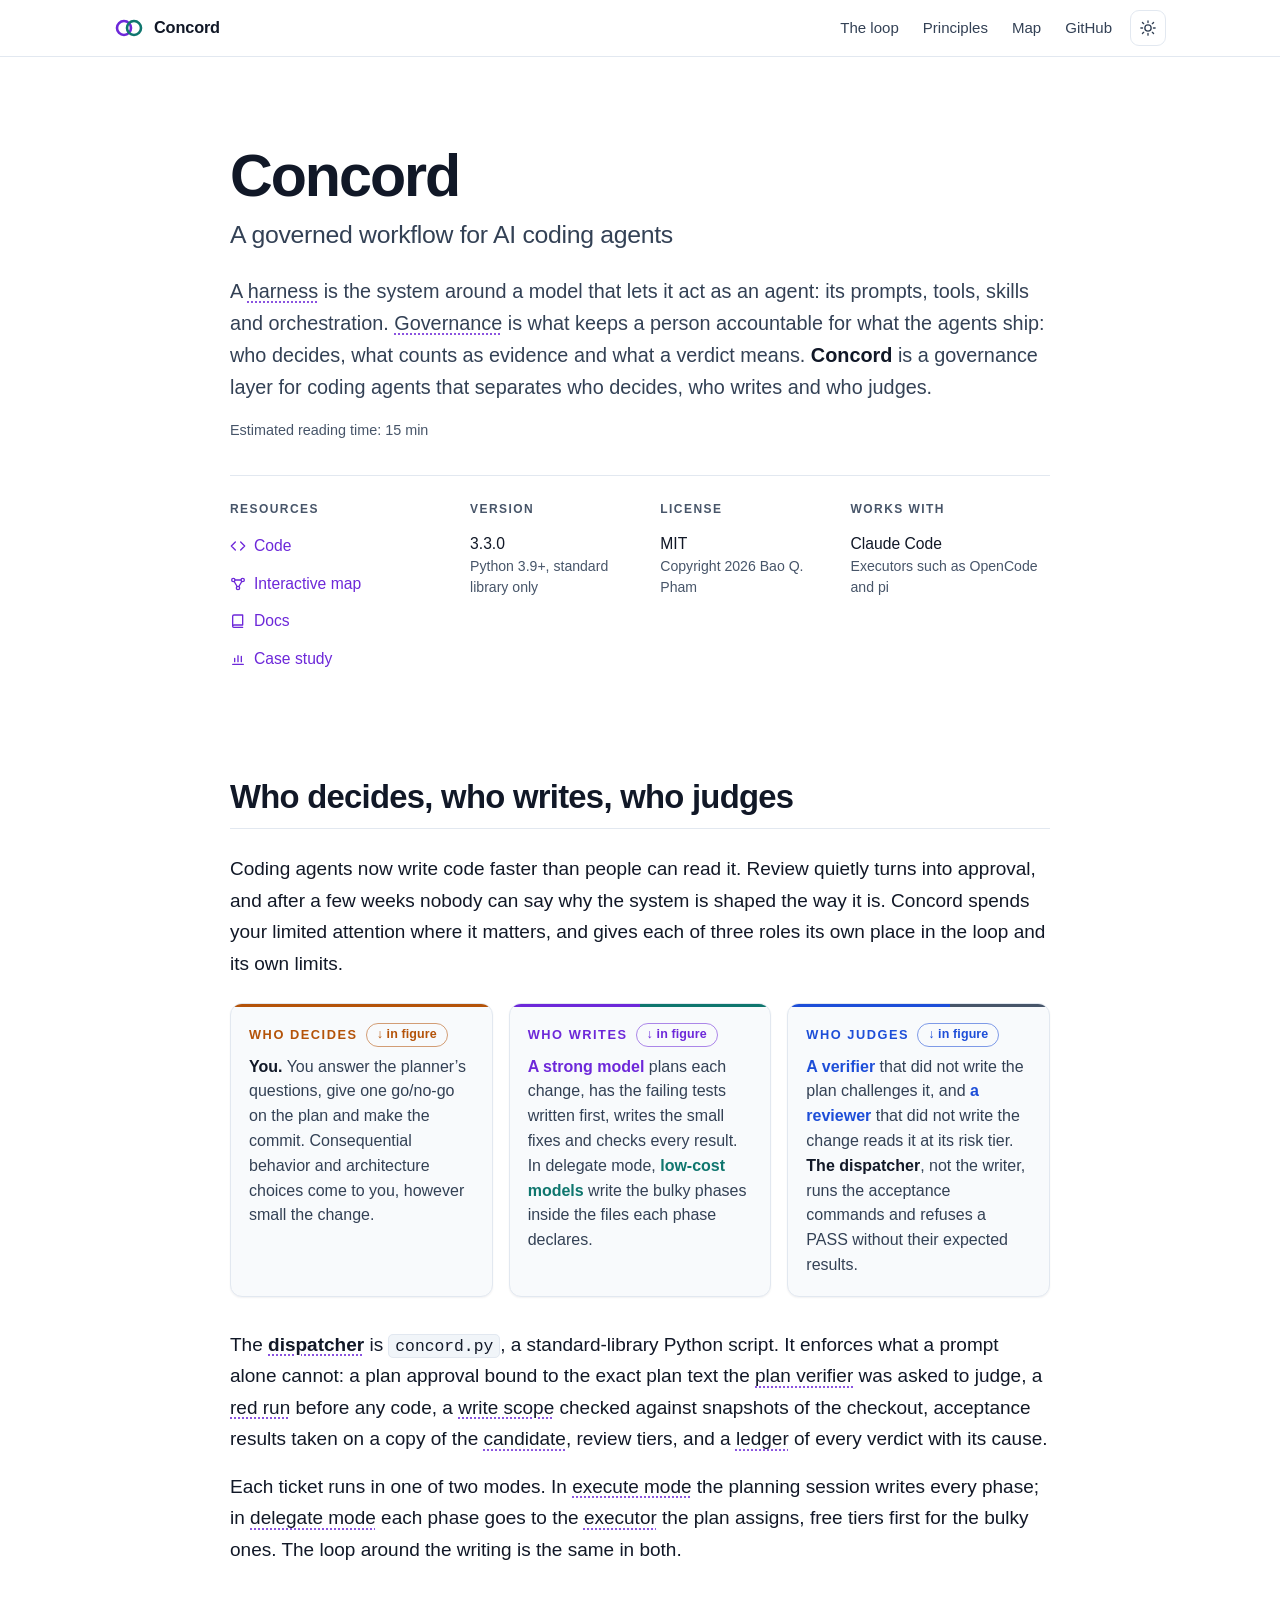
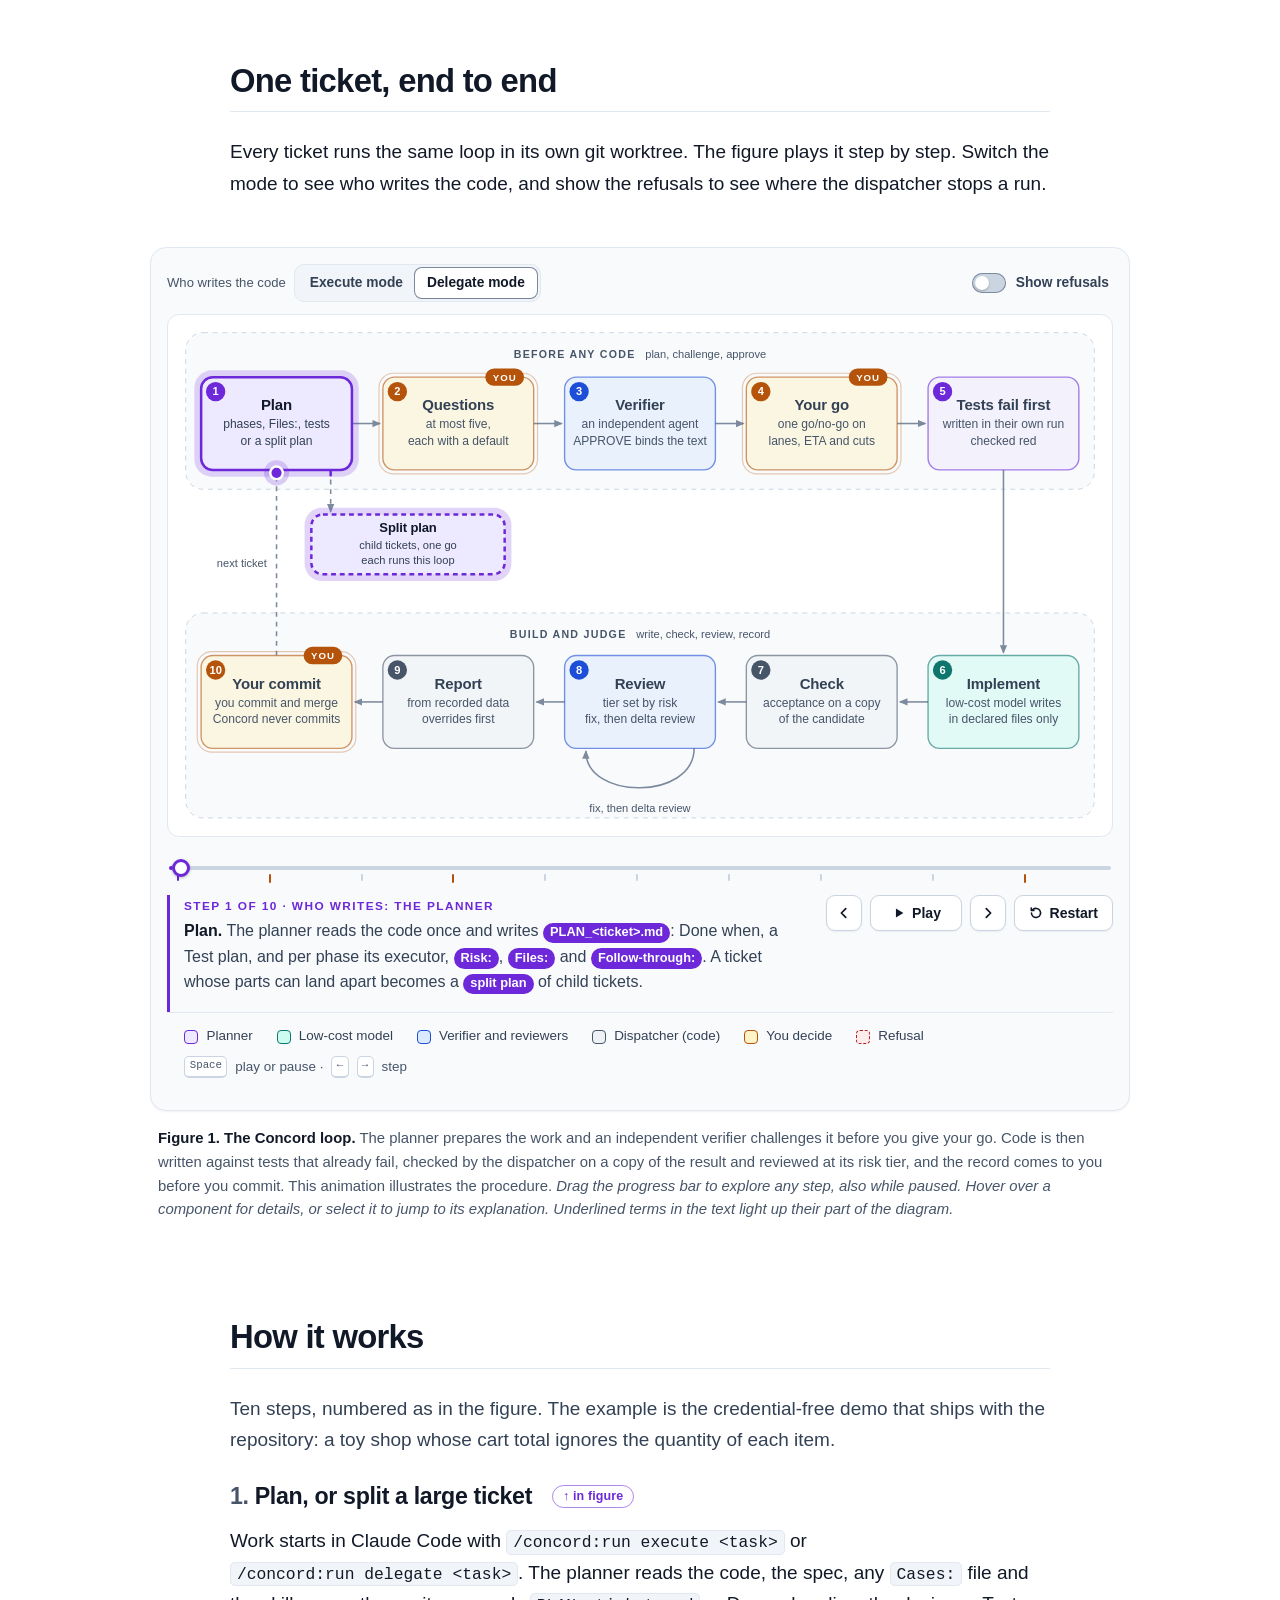
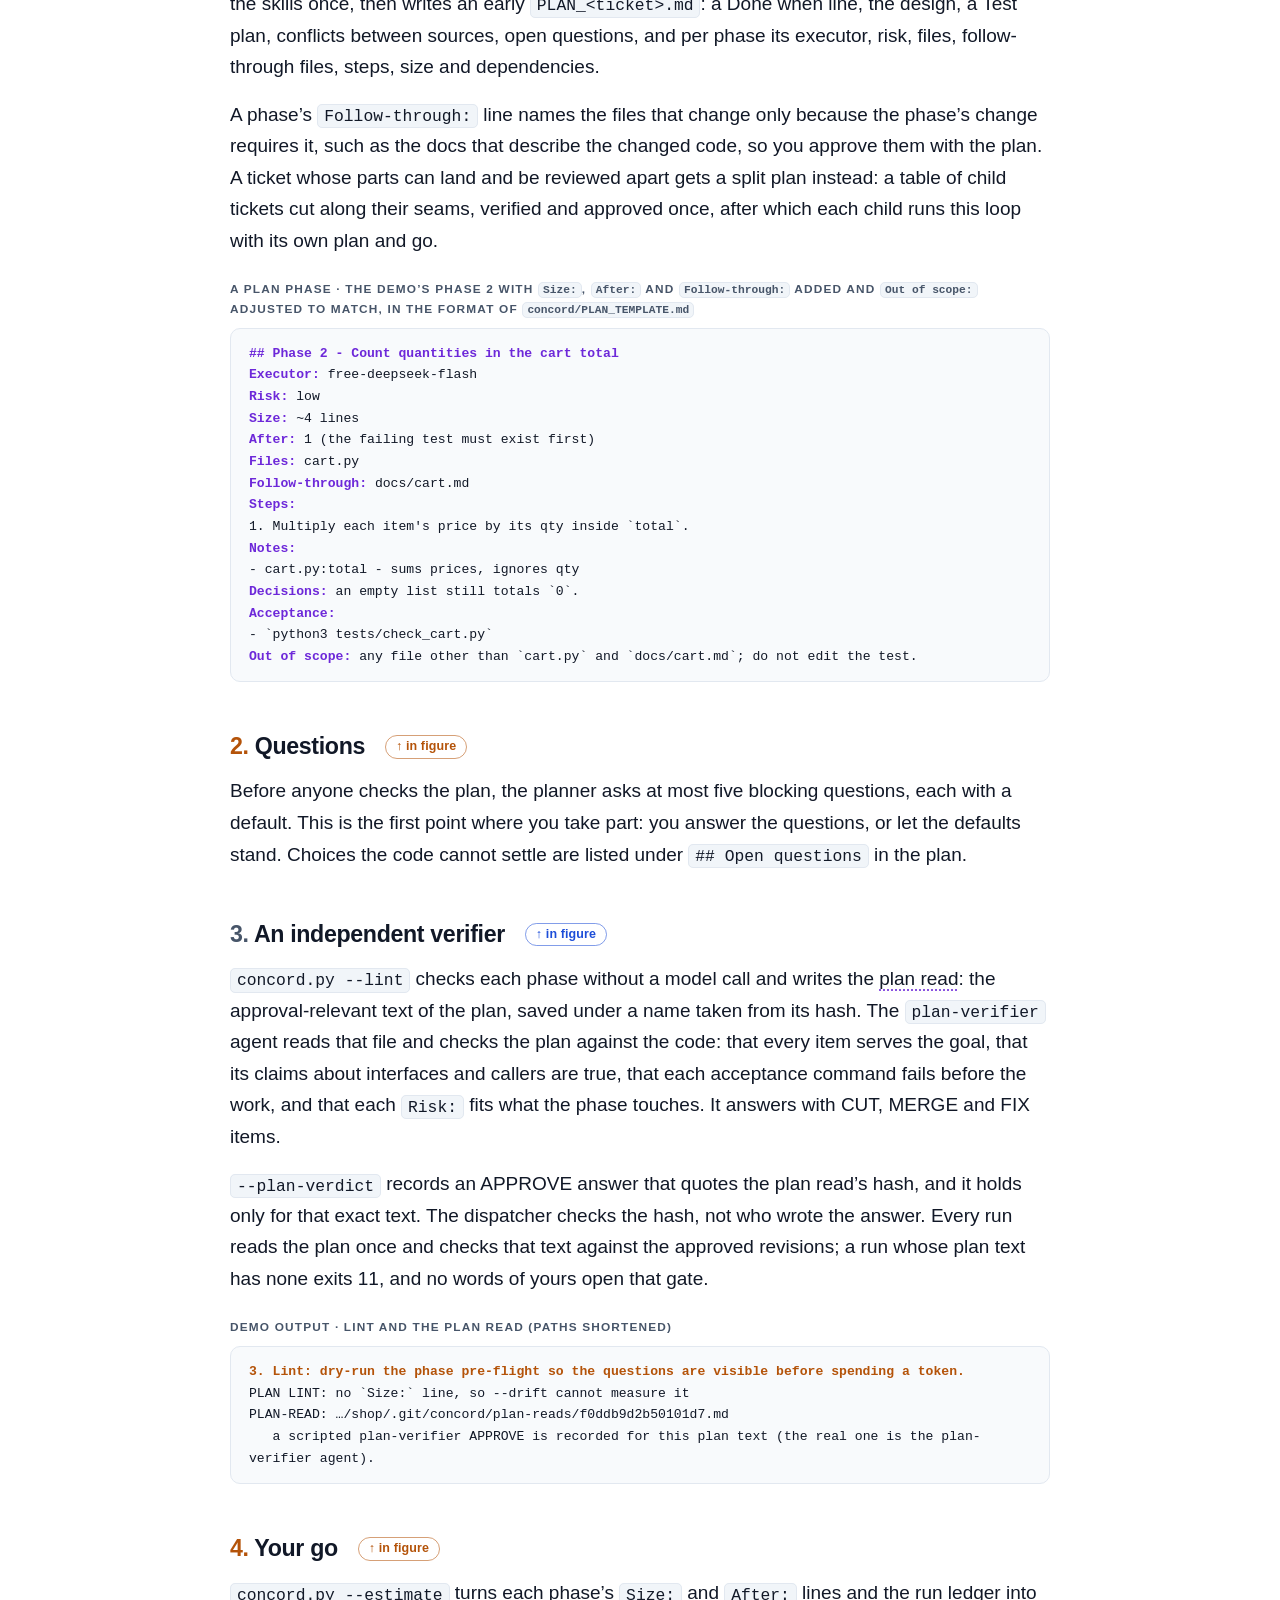
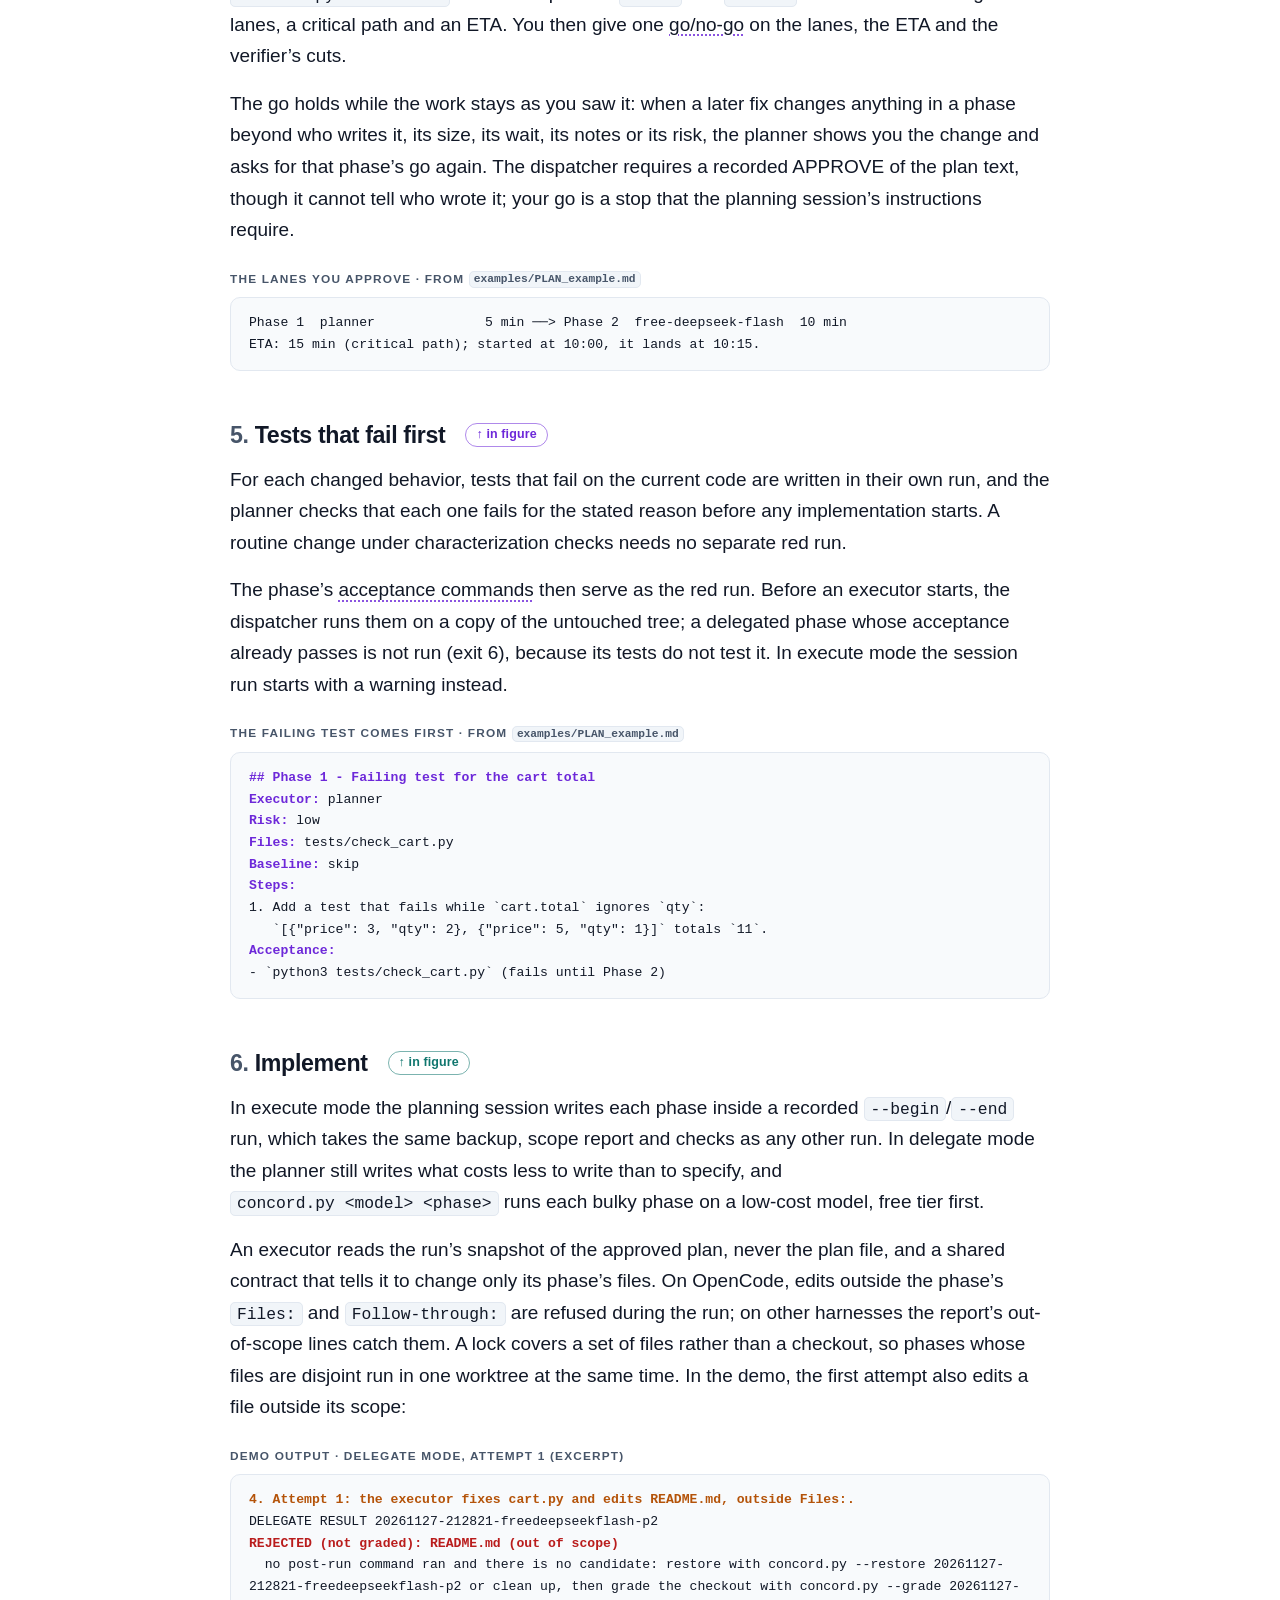
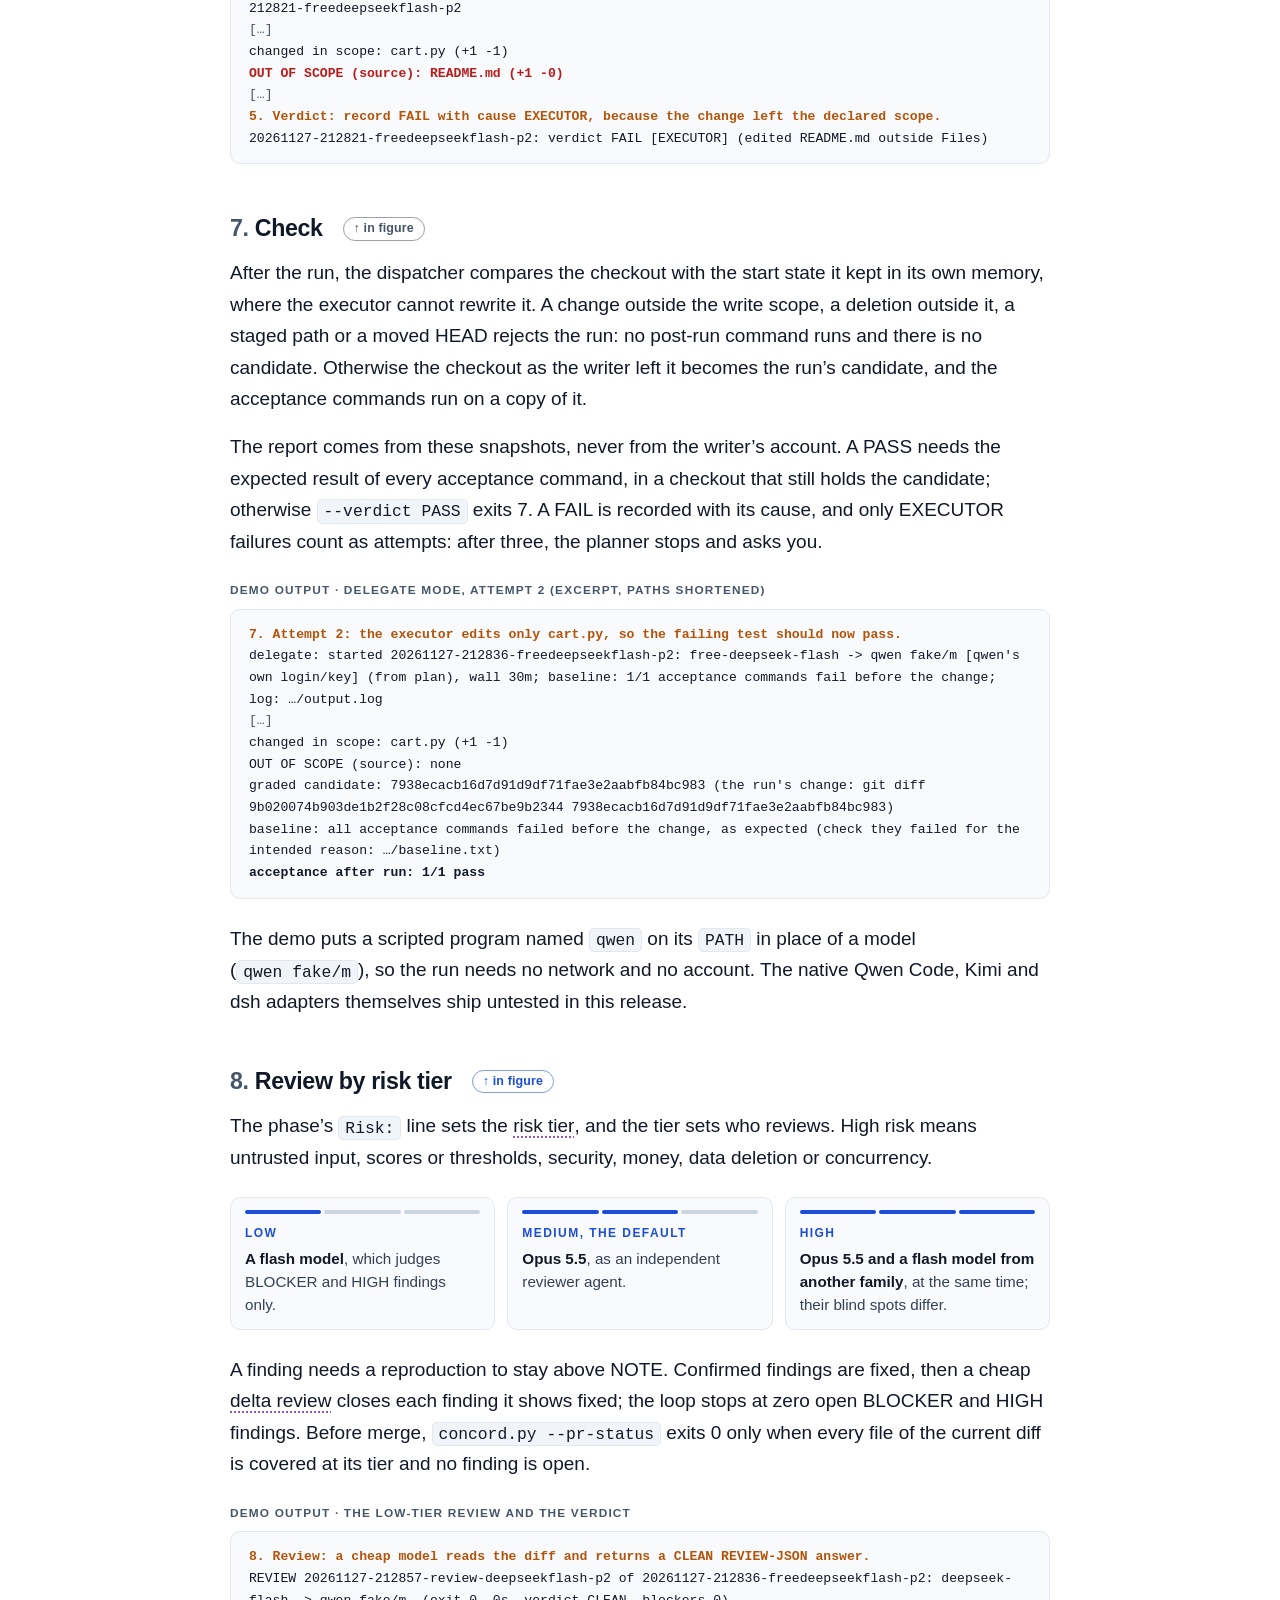
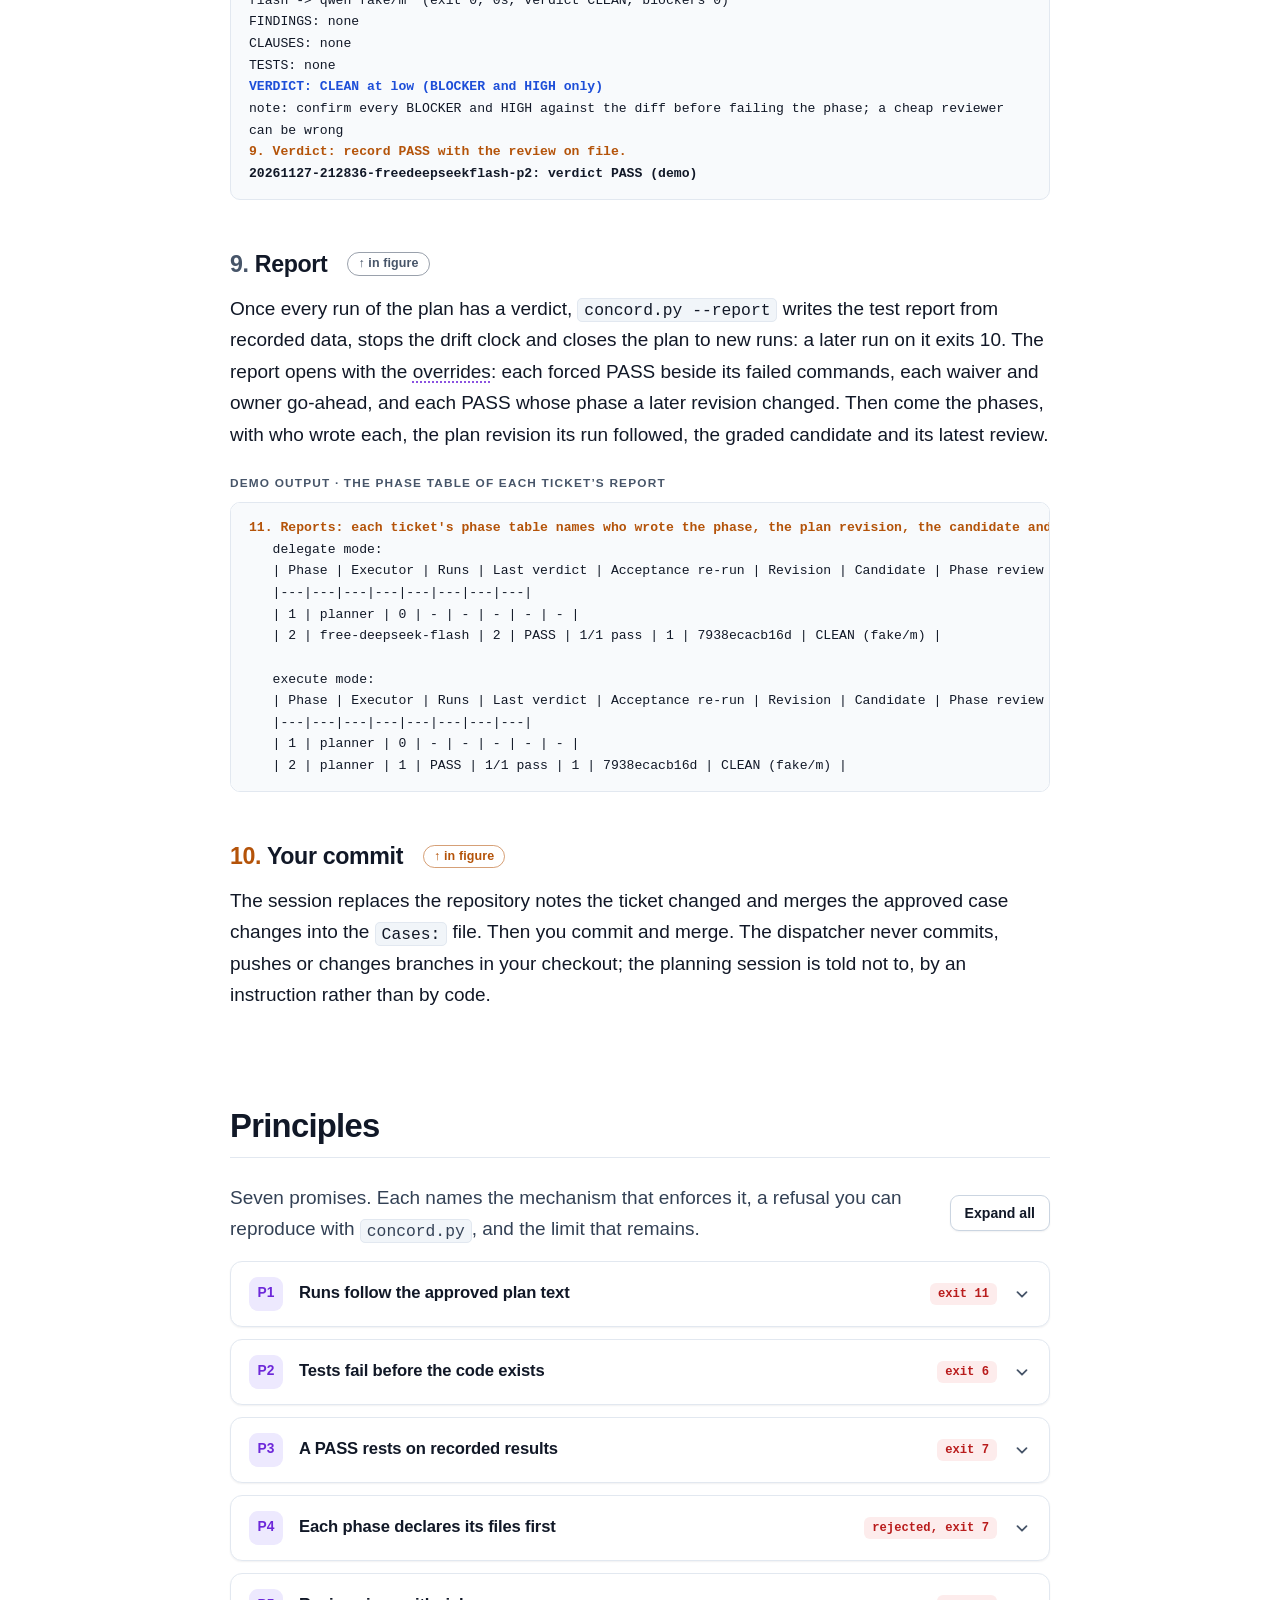
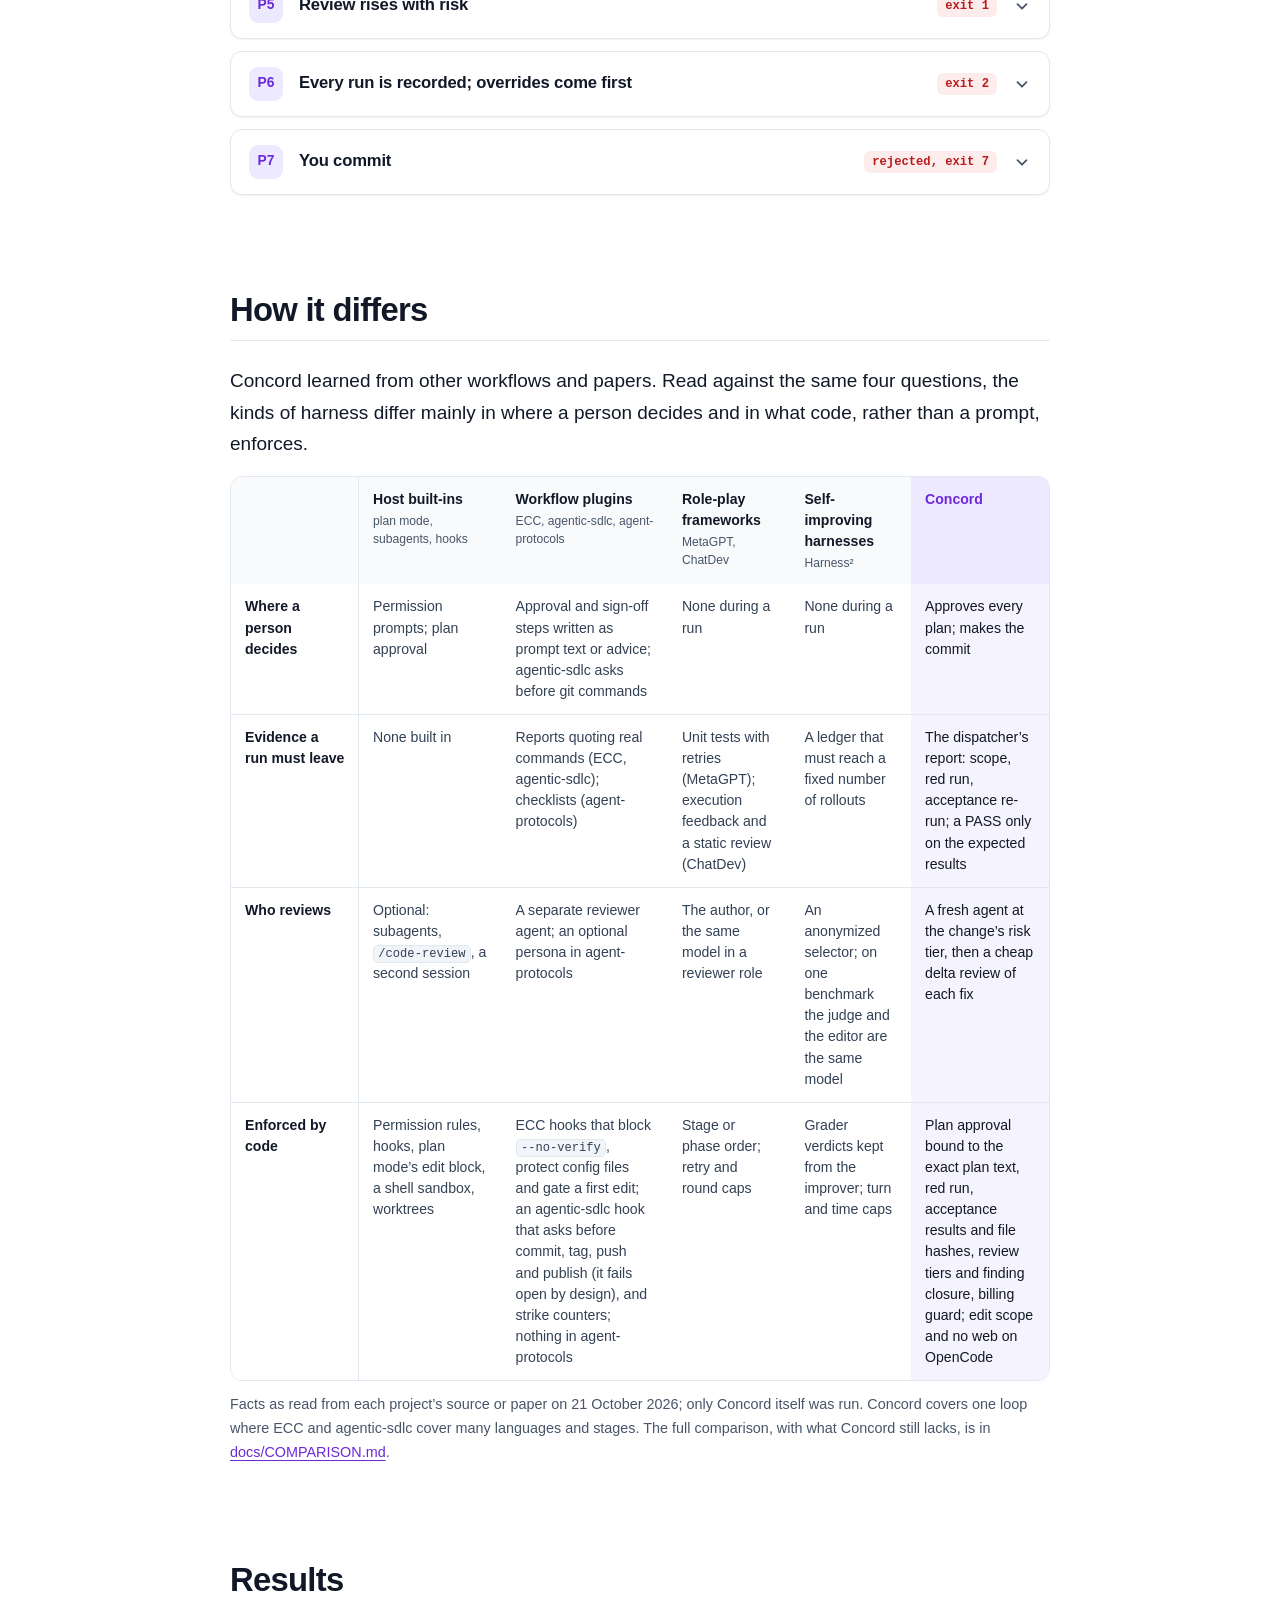
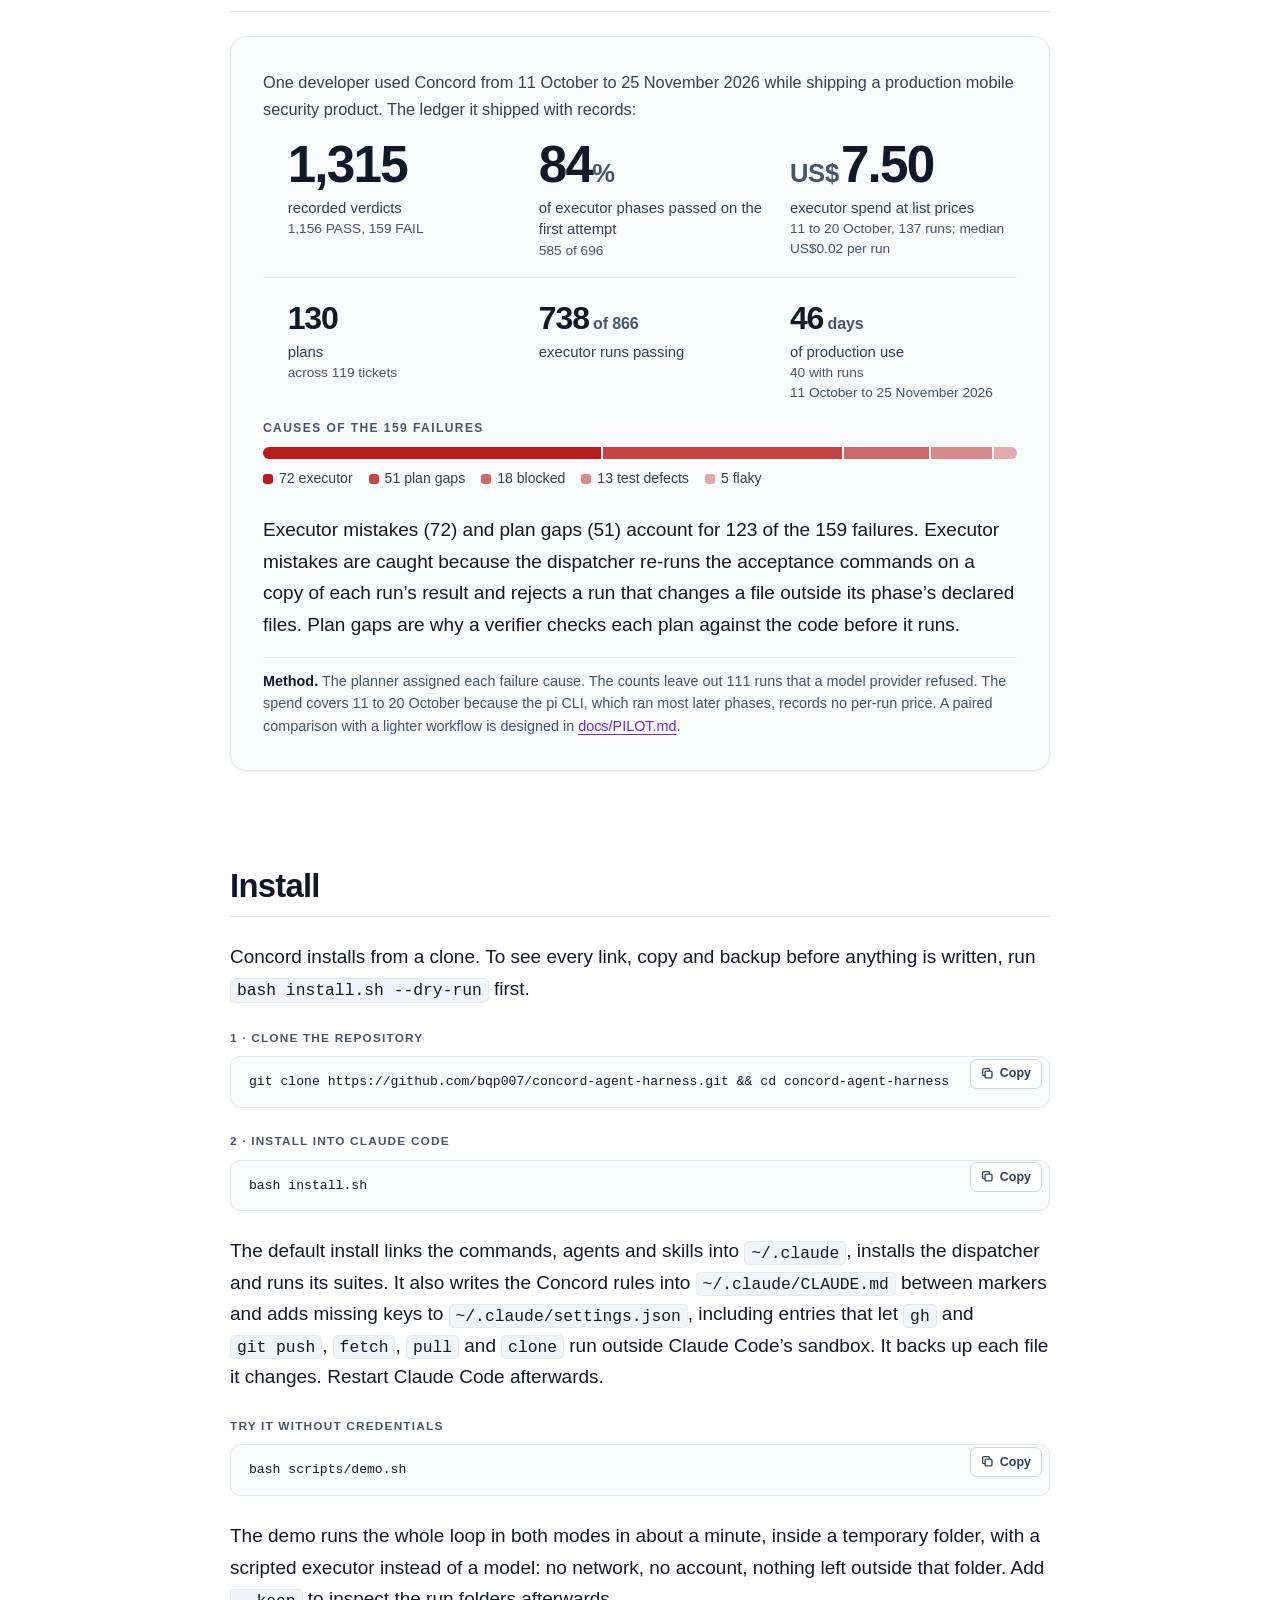
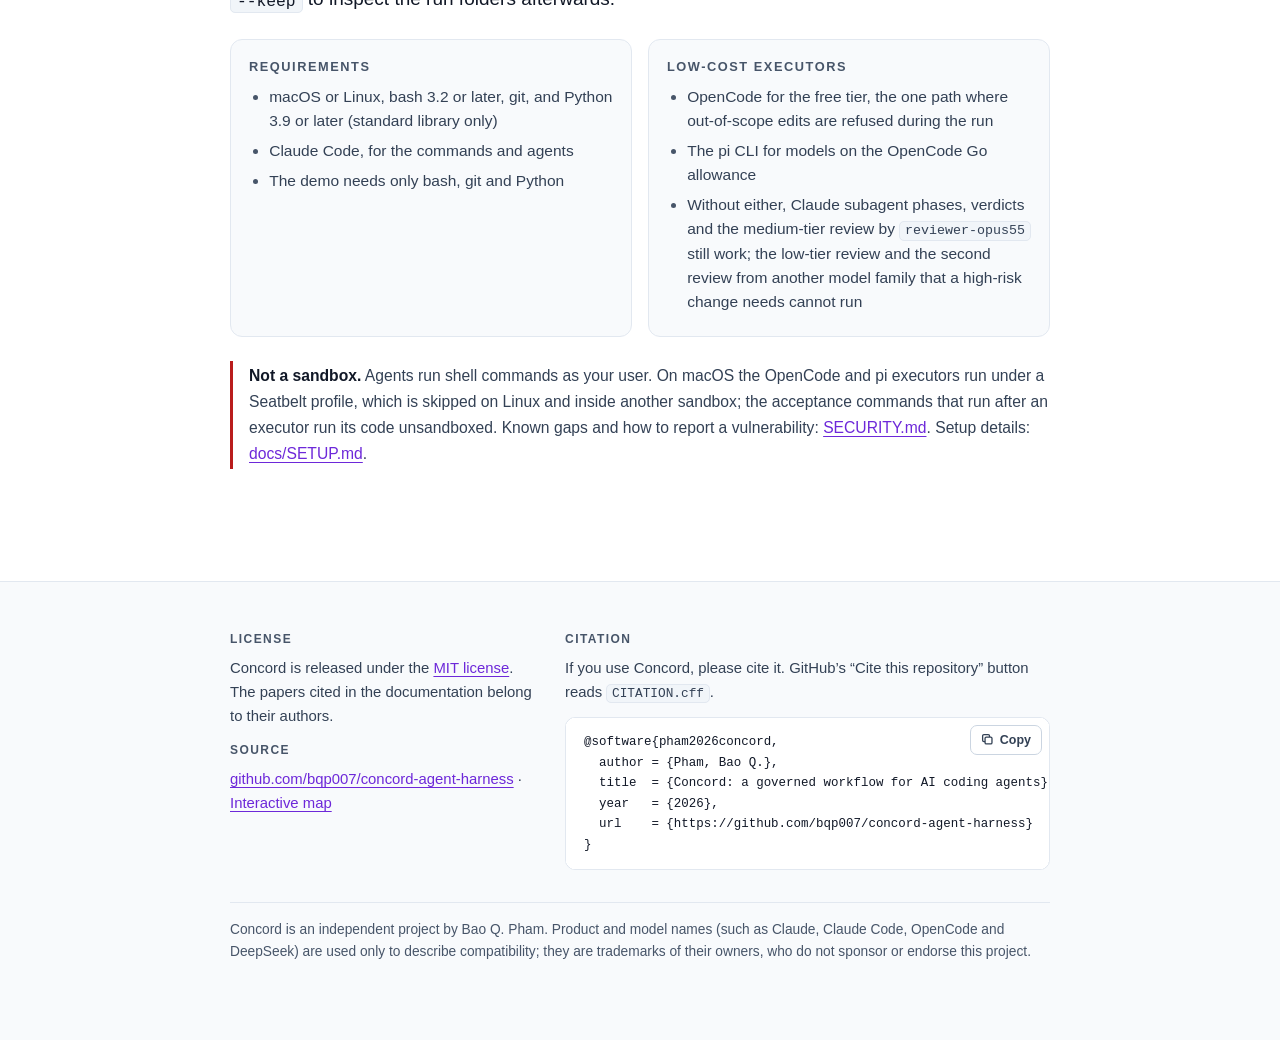
==== site/index.html @ 268e4379 "Report results for the whole recorded period The README, the site and the comparison now give the le" ====
<!doctype html>
<html lang="en">
<head>
<meta charset="utf-8">
<meta name="viewport" content="width=device-width, initial-scale=1">
<title>Concord</title>
<meta name="description" content="Concord is a governed workflow for AI coding agents. It separates who decides, who writes and who judges: you approve the plan and commit, low-cost models write inside a declared scope, and a dispatcher and independent reviewers judge the result.">
<meta name="color-scheme" content="light dark">
<link rel="icon" href="data:image/svg+xml,%3Csvg xmlns='http://www.w3.org/2000/svg' viewBox='0 0 64 44'%3E%3Ccircle cx='22' cy='22' r='15' fill='none' stroke='%237c3aed' stroke-width='6'/%3E%3Ccircle cx='42' cy='22' r='15' fill='none' stroke='%230d9488' stroke-width='6'/%3E%3C/svg%3E">
<script>(function () { try { var t = window.localStorage.getItem('concord-theme'); if (t === 'light' || t === 'dark') { document.documentElement.setAttribute('data-theme', t); } } catch (e) { /* no stored theme */ } })();</script>
<link rel="stylesheet" href="assets/site.css">
<script src="assets/explainer.js" defer></script>
</head>
<body>
<a class="skip-link" href="#main">Skip to the article</a>

<header class="site-header">
  <div class="inner">
    <a class="brand" href="#top" aria-label="Concord, back to the top">
      <svg viewBox="0 0 30 20" aria-hidden="true"><circle class="ring-a" cx="10" cy="10" r="7" fill="none" stroke-width="2.6"/><circle class="ring-b" cx="20" cy="10" r="7" fill="none" stroke-width="2.6"/></svg>
      <span>Concord</span>
    </a>
    <nav class="site-nav" aria-label="Site">
      <a class="hide-sm" href="#figure">The loop</a>
      <a class="hide-sm" href="#principles">Principles</a>
      <a href="map/">Map</a>
      <a href="https://github.com/bqp007/concord-agent-harness">GitHub</a>
      <button type="button" class="icon-btn theme-toggle" aria-label="Switch theme">
        <svg class="sun" viewBox="0 0 24 24" fill="none" stroke="currentColor" stroke-width="1.8" stroke-linecap="round" aria-hidden="true"><circle cx="12" cy="12" r="4.2"/><path d="M12 2.5v2.2M12 19.3v2.2M4.6 4.6l1.6 1.6M17.8 17.8l1.6 1.6M2.5 12h2.2M19.3 12h2.2M4.6 19.4l1.6-1.6M17.8 6.2l1.6-1.6"/></svg>
        <svg class="moon" viewBox="0 0 24 24" fill="none" stroke="currentColor" stroke-width="1.8" stroke-linecap="round" stroke-linejoin="round" aria-hidden="true"><path d="M20 14.6A8.2 8.2 0 0 1 9.4 4a8.2 8.2 0 1 0 10.6 10.6z"/></svg>
      </button>
    </nav>
  </div>
</header>

<main id="main" class="article">

  <header class="hero" id="top">
    <h1>Concord</h1>
    <p class="subtitle">A governed workflow for AI coding agents</p>
    <p class="abstract">A <button type="button" class="term" data-term="harness">harness</button> is the system around a model that lets it act as an agent: its prompts, tools, skills and orchestration. <button type="button" class="term" data-term="governance">Governance</button> is what keeps a person accountable for what the agents ship: who decides, what counts as evidence and what a verdict means. <strong>Concord</strong> is a governance layer for coding agents that separates who decides, who writes and who judges.</p>
    <p class="reading-time">Estimated reading time: <span id="reading-time">12</span> min</p>

    <div class="meta">
      <div>
        <span class="eyebrow">Resources</span>
        <ul class="resources">
          <li><a href="https://github.com/bqp007/concord-agent-harness"><svg viewBox="0 0 24 24" fill="none" stroke="currentColor" stroke-width="2" stroke-linecap="round" stroke-linejoin="round" aria-hidden="true"><path d="m8 6-6 6 6 6M16 6l6 6-6 6"/></svg><span>Code</span></a></li>
          <li><a href="map/"><svg viewBox="0 0 24 24" fill="none" stroke="currentColor" stroke-width="2" stroke-linecap="round" aria-hidden="true"><circle cx="5" cy="6" r="2.5"/><circle cx="19" cy="6" r="2.5"/><circle cx="12" cy="18" r="2.5"/><path d="M7.4 6h9.2M6.3 8.2l4.4 7.6M17.7 8.2l-4.4 7.6"/></svg><span>Interactive map</span></a></li>
          <li><a href="https://github.com/bqp007/concord-agent-harness/blob/main/docs/WORKFLOW.md"><svg viewBox="0 0 24 24" fill="none" stroke="currentColor" stroke-width="2" stroke-linecap="round" stroke-linejoin="round" aria-hidden="true"><path d="M4 19.5V5a2 2 0 0 1 2-2h13v15H6a2 2 0 0 0-2 2 1.5 1.5 0 0 0 1.5 1.5H19"/></svg><span>Docs</span></a></li>
          <li><a href="#results"><svg viewBox="0 0 24 24" fill="none" stroke="currentColor" stroke-width="2" stroke-linecap="round" aria-hidden="true"><path d="M4 20h16M7 16v-5M12 16V7M17 16v-8"/></svg><span>Case study</span></a></li>
        </ul>
      </div>
      <div>
        <span class="eyebrow">Version</span>
        <p>3.3.0</p>
        <p class="note">Python 3.9+, standard library only</p>
      </div>
      <div>
        <span class="eyebrow">License</span>
        <p>MIT</p>
        <p class="note">Copyright 2026 Bao Q. Pham</p>
      </div>
      <div>
        <span class="eyebrow">Works with</span>
        <p>Claude Code</p>
        <p class="note">Executors such as OpenCode and pi</p>
      </div>
    </div>
  </header>

  <!-- ============ Roles ============ -->
  <section class="section" id="roles" aria-labelledby="roles-h">
    <h2 id="roles-h">Who decides, who writes, who judges</h2>
    <p>Coding agents now write code faster than people can read it. Review quietly turns into approval, and after a few weeks nobody can say why the system is shaped the way it is. Concord spends your limited attention where it matters, and gives each of three roles its own place in the loop and its own limits.</p>

    <div class="roles">
      <article class="role-card r-you" data-role="you">
        <header>
          <h3>Who decides</h3>
          <button type="button" class="fig-chip k-you" data-fig-role="you" aria-label="Show who decides in figure">&darr; in figure</button>
        </header>
        <p><span class="who">You.</span> You answer the planner&rsquo;s questions, give one go/no-go on the plan and make the commit. Consequential behavior and architecture choices come to you, however small the change.</p>
      </article>
      <article class="role-card r-write" data-role="write">
        <header>
          <h3>Who writes</h3>
          <button type="button" class="fig-chip k-planner" data-fig-role="write" aria-label="Show who writes in figure">&darr; in figure</button>
        </header>
        <p><span class="t-planner">A strong model</span> plans each change, has the failing tests written first, writes the small fixes and checks every result. In delegate mode, <span class="t-exec">low-cost models</span> write the bulky phases inside the files each phase declares.</p>
      </article>
      <article class="role-card r-judge" data-role="judge">
        <header>
          <h3>Who judges</h3>
          <button type="button" class="fig-chip k-judge" data-fig-role="judge" aria-label="Show who judges in figure">&darr; in figure</button>
        </header>
        <p><span class="t-judge">A verifier</span> that did not write the plan challenges it, and <span class="t-judge">a reviewer</span> that did not write the change reads it at its risk tier. <span class="t-disp">The dispatcher</span>, not the writer, runs the acceptance commands and refuses a PASS without their expected results.</p>
      </article>
    </div>

    <p>The <button type="button" class="term is-strong" data-term="dispatcher">dispatcher</button> is <code>concord.py</code>, a standard-library Python script. It enforces what a prompt alone cannot: a plan approval bound to the exact plan text the <button type="button" class="term" data-term="verifier">plan verifier</button> was asked to judge, a <button type="button" class="term" data-term="red-run">red run</button> before any code, a <button type="button" class="term" data-term="scope">write scope</button> checked against snapshots of the checkout, acceptance results taken on a copy of the <button type="button" class="term" data-term="candidate">candidate</button>, review tiers, and a <button type="button" class="term" data-term="ledger">ledger</button> of every verdict with its cause.</p>
    <p>Each ticket runs in one of two modes. In <button type="button" class="term" data-term="execute-mode">execute mode</button> the planning session writes every phase; in <button type="button" class="term" data-term="delegate-mode">delegate mode</button> each phase goes to the <button type="button" class="term" data-term="executor">executor</button> the plan assigns, free tiers first for the bulky ones. The loop around the writing is the same in both.</p>
  </section>

  <!-- ============ The loop ============ -->
  <section class="section" aria-labelledby="loop-h">
    <h2 id="loop-h">One ticket, end to end</h2>
    <p>Every ticket runs the same loop in its own git worktree. The figure plays it step by step. Switch the mode to see who writes the code, and show the refusals to see where the dispatcher stops a run.</p>

    <figure class="figure wide" id="figure" aria-labelledby="fig-cap">
      <div class="loop" id="loop">
        <div class="loop-toolbar">
          <div class="seg-wrap">
            <span class="toolbar-label" id="mode-label">Who writes the code</span>
            <div class="seg" role="group" aria-labelledby="mode-label">
              <button type="button" data-mode="execute" aria-pressed="false">Execute mode</button>
              <button type="button" data-mode="delegate" aria-pressed="true">Delegate mode</button>
            </div>
          </div>
          <button type="button" class="switch" role="switch" aria-checked="false" data-action="fail"><span class="track" aria-hidden="true"></span>Show refusals</button>
        </div>

        <div class="loop-stage" role="group" tabindex="0" aria-label="The Concord loop. Space plays or pauses the animation; the left and right arrow keys step through it.">
          <svg class="loop-svg" role="group" aria-labelledby="loop-svg-title"></svg>
          <noscript><p class="loop-fallback">The animated figure needs JavaScript. The loop runs: plan, questions, independent verifier, your go, tests that fail first, implement, check, review by risk tier, report, your commit. Each step is described below.</p></noscript>
        </div>

        <div class="scrub">
          <div class="ticks" aria-hidden="true"></div>
          <input type="range" min="0" max="1000" step="1" value="0" aria-label="Animation progress">
        </div>

        <div class="narration-row">
          <div class="narration" aria-live="polite" data-role="planner">
            <p class="nar-kicker">Step 1 of 10</p>
            <p class="nar-text"><strong>Plan.</strong> The planner reads the code once and writes the plan for the ticket.</p>
          </div>
          <div class="controls">
            <button type="button" class="btn square" data-action="prev" aria-label="Previous step"><svg viewBox="0 0 16 16" fill="none" stroke="currentColor" stroke-width="2" stroke-linecap="round" stroke-linejoin="round" aria-hidden="true"><path d="M10 3 5 8l5 5"/></svg></button>
            <button type="button" class="btn primary" data-action="play" aria-label="Play the animation"><svg class="i-play" viewBox="0 0 16 16" fill="currentColor" aria-hidden="true"><path d="M4.5 2.8v10.4L13 8z"/></svg><svg class="i-pause" viewBox="0 0 16 16" fill="currentColor" aria-hidden="true"><rect x="3.5" y="2.8" width="3" height="10.4" rx="0.8"/><rect x="9.5" y="2.8" width="3" height="10.4" rx="0.8"/></svg><span class="label">Play</span></button>
            <button type="button" class="btn square" data-action="next" aria-label="Next step"><svg viewBox="0 0 16 16" fill="none" stroke="currentColor" stroke-width="2" stroke-linecap="round" stroke-linejoin="round" aria-hidden="true"><path d="m6 3 5 5-5 5"/></svg></button>
            <button type="button" class="btn" data-action="restart"><svg viewBox="0 0 16 16" fill="none" stroke="currentColor" stroke-width="1.8" stroke-linecap="round" stroke-linejoin="round" aria-hidden="true"><path d="M2.8 8a5.2 5.2 0 1 0 1.6-3.8"/><path d="M2.6 2.2v3h3"/></svg>Restart</button>
          </div>
        </div>

        <ul class="legend" aria-label="Legend">
          <li><span class="swatch r-planner" aria-hidden="true"></span>Planner</li>
          <li><span class="swatch r-exec" aria-hidden="true"></span>Low-cost model</li>
          <li><span class="swatch r-judge" aria-hidden="true"></span>Verifier and reviewers</li>
          <li><span class="swatch r-disp" aria-hidden="true"></span>Dispatcher (code)</li>
          <li><span class="swatch r-you" aria-hidden="true"></span>You decide</li>
          <li><span class="swatch r-stop" aria-hidden="true"></span>Refusal</li>
          <li class="keys"><kbd>Space</kbd> play or pause &middot; <kbd>&larr;</kbd> <kbd>&rarr;</kbd> step</li>
        </ul>

        <div class="tip" role="tooltip" hidden></div>
      </div>
      <figcaption id="fig-cap"><strong>Figure 1. The Concord loop.</strong> The planner prepares the work and an independent verifier challenges it before you give your go. Code is then written against tests that already fail, checked by the dispatcher on a copy of the result and reviewed at its risk tier, and the record comes to you before you commit. This animation illustrates the procedure. <em>Drag the progress bar to explore any step, also while paused. Hover over a component for details, or select it to jump to its explanation. Underlined terms in the text light up their part of the diagram.</em></figcaption>
    </figure>
  </section>

  <!-- ============ How it works ============ -->
  <section class="section steps" id="how" aria-labelledby="how-h">
    <h2 id="how-h">How it works</h2>
    <p class="section-lede">Ten steps, numbered as in the figure. The example is the credential-free demo that ships with the repository: a toy shop whose cart total ignores the quantity of each item.</p>

    <section class="step" id="step-plan" aria-labelledby="h-plan">
      <div class="step-head">
        <h3 id="h-plan"><span class="num">1.</span> Plan, or split a large ticket</h3>
        <button type="button" class="fig-chip k-planner" data-fig-step="plan" aria-label="Show step 1 in figure">&uarr; in figure</button>
      </div>
      <p>Work starts in Claude Code with <code>/concord:run execute &lt;task&gt;</code> or <code>/concord:run delegate &lt;task&gt;</code>. The planner reads the code, the spec, any <code>Cases:</code> file and the skills once, then writes an early <code>PLAN_&lt;ticket&gt;.md</code>: a Done when line, the design, a Test plan, conflicts between sources, open questions, and per phase its executor, risk, files, follow-through files, steps, size and dependencies.</p>
      <p>A phase&rsquo;s <code>Follow-through:</code> line names the files that change only because the phase&rsquo;s change requires it, such as the docs that describe the changed code, so you approve them with the plan. A ticket whose parts can land and be reviewed apart gets a split plan instead: a table of child tickets cut along their seams, verified and approved once, after which each child runs this loop with its own plan and go.</p>
      <div class="codeblock">
        <span class="code-label">A plan phase &middot; the demo&rsquo;s phase 2 with <code>Size:</code>, <code>After:</code> and <code>Follow-through:</code> added and <code>Out of scope:</code> adjusted to match, in the format of <code>concord/PLAN_TEMPLATE.md</code></span>
<pre><code><span class="k">## Phase 2 - Count quantities in the cart total</span>
<span class="k">Executor:</span> free-deepseek-flash
<span class="k">Risk:</span> low
<span class="k">Size:</span> ~4 lines
<span class="k">After:</span> 1 (the failing test must exist first)
<span class="k">Files:</span> cart.py
<span class="k">Follow-through:</span> docs/cart.md
<span class="k">Steps:</span>
1. Multiply each item's price by its qty inside `total`.
<span class="k">Notes:</span>
- cart.py:total - sums prices, ignores qty
<span class="k">Decisions:</span> an empty list still totals `0`.
<span class="k">Acceptance:</span>
- `python3 tests/check_cart.py`
<span class="k">Out of scope:</span> any file other than `cart.py` and `docs/cart.md`; do not edit the test.</code></pre>
      </div>
    </section>

    <section class="step r-you" id="step-questions" aria-labelledby="h-questions">
      <div class="step-head">
        <h3 id="h-questions"><span class="num">2.</span> Questions</h3>
        <button type="button" class="fig-chip k-you" data-fig-step="questions" aria-label="Show step 2 in figure">&uarr; in figure</button>
      </div>
      <p>Before anyone checks the plan, the planner asks at most five blocking questions, each with a default. This is the first point where you take part: you answer the questions, or let the defaults stand. Choices the code cannot settle are listed under <code>## Open questions</code> in the plan.</p>
    </section>

    <section class="step" id="step-verifier" aria-labelledby="h-verifier">
      <div class="step-head">
        <h3 id="h-verifier"><span class="num">3.</span> An independent verifier</h3>
        <button type="button" class="fig-chip k-judge" data-fig-step="verifier" aria-label="Show step 3 in figure">&uarr; in figure</button>
      </div>
      <p><code>concord.py --lint</code> checks each phase without a model call and writes the <button type="button" class="term" data-term="plan-read">plan read</button>: the approval-relevant text of the plan, saved under a name taken from its hash. The <code>plan-verifier</code> agent reads that file and checks the plan against the code: that every item serves the goal, that its claims about interfaces and callers are true, that each acceptance command fails before the work, and that each <code>Risk:</code> fits what the phase touches. It answers with CUT, MERGE and FIX items.</p>
      <p><code>--plan-verdict</code> records an APPROVE answer that quotes the plan read&rsquo;s hash, and it holds only for that exact text. The dispatcher checks the hash, not who wrote the answer. Every run reads the plan once and checks that text against the approved revisions; a run whose plan text has none exits 11, and no words of yours open that gate.</p>
      <div class="codeblock">
        <span class="code-label">Demo output &middot; lint and the plan read (paths shortened)</span>
<pre class="wrap"><code><span class="head">3. Lint: dry-run the phase pre-flight so the questions are visible before spending a token.</span>
PLAN LINT: no `Size:` line, so --drift cannot measure it
PLAN-READ: &hellip;/shop/.git/concord/plan-reads/f0ddb9d2b50101d7.md
   a scripted plan-verifier APPROVE is recorded for this plan text (the real one is the plan-verifier agent).</code></pre>
      </div>
    </section>

    <section class="step r-you" id="step-go" aria-labelledby="h-go">
      <div class="step-head">
        <h3 id="h-go"><span class="num">4.</span> Your go</h3>
        <button type="button" class="fig-chip k-you" data-fig-step="go" aria-label="Show step 4 in figure">&uarr; in figure</button>
      </div>
      <p><code>concord.py --estimate</code> turns each phase&rsquo;s <code>Size:</code> and <code>After:</code> lines and the run ledger into lanes, a critical path and an ETA. You then give one <button type="button" class="term" data-term="go">go/no-go</button> on the lanes, the ETA and the verifier&rsquo;s cuts.</p>
      <p>The go holds while the work stays as you saw it: when a later fix changes anything in a phase beyond who writes it, its size, its wait, its notes or its risk, the planner shows you the change and asks for that phase&rsquo;s go again. The dispatcher requires a recorded APPROVE of the plan text, though it cannot tell who wrote it; your go is a stop that the planning session&rsquo;s instructions require.</p>
      <div class="codeblock">
        <span class="code-label">The lanes you approve &middot; from <code>examples/PLAN_example.md</code></span>
<pre><code>Phase 1  planner              5 min ──&gt; Phase 2  free-deepseek-flash  10 min
ETA: 15 min (critical path); started at 10:00, it lands at 10:15.</code></pre>
      </div>
    </section>

    <section class="step" id="step-tests" aria-labelledby="h-tests">
      <div class="step-head">
        <h3 id="h-tests"><span class="num">5.</span> Tests that fail first</h3>
        <button type="button" class="fig-chip k-planner" data-fig-step="tests" aria-label="Show step 5 in figure">&uarr; in figure</button>
      </div>
      <p>For each changed behavior, tests that fail on the current code are written in their own run, and the planner checks that each one fails for the stated reason before any implementation starts. A routine change under characterization checks needs no separate red run.</p>
      <p>The phase&rsquo;s <button type="button" class="term" data-term="acceptance">acceptance commands</button> then serve as the red run. Before an executor starts, the dispatcher runs them on a copy of the untouched tree; a delegated phase whose acceptance already passes is not run (exit 6), because its tests do not test it. In execute mode the session run starts with a warning instead.</p>
      <div class="codeblock">
        <span class="code-label">The failing test comes first &middot; from <code>examples/PLAN_example.md</code></span>
<pre><code><span class="k">## Phase 1 - Failing test for the cart total</span>
<span class="k">Executor:</span> planner
<span class="k">Risk:</span> low
<span class="k">Files:</span> tests/check_cart.py
<span class="k">Baseline:</span> skip
<span class="k">Steps:</span>
1. Add a test that fails while `cart.total` ignores `qty`:
   `[{"price": 3, "qty": 2}, {"price": 5, "qty": 1}]` totals `11`.
<span class="k">Acceptance:</span>
- `python3 tests/check_cart.py` (fails until Phase 2)</code></pre>
      </div>
    </section>

    <section class="step" id="step-implement" aria-labelledby="h-implement">
      <div class="step-head">
        <h3 id="h-implement"><span class="num">6.</span> Implement</h3>
        <button type="button" class="fig-chip k-exec" data-fig-step="implement" aria-label="Show step 6 in figure">&uarr; in figure</button>
      </div>
      <p>In execute mode the planning session writes each phase inside a recorded <code>--begin</code>/<code>--end</code> run, which takes the same backup, scope report and checks as any other run. In delegate mode the planner still writes what costs less to write than to specify, and <code>concord.py &lt;model&gt; &lt;phase&gt;</code> runs each bulky phase on a low-cost model, free tier first.</p>
      <p>An executor reads the run&rsquo;s snapshot of the approved plan, never the plan file, and a shared contract that tells it to change only its phase&rsquo;s files. On OpenCode, edits outside the phase&rsquo;s <code>Files:</code> and <code>Follow-through:</code> are refused during the run; on other harnesses the report&rsquo;s out-of-scope lines catch them. A lock covers a set of files rather than a checkout, so phases whose files are disjoint run in one worktree at the same time. In the demo, the first attempt also edits a file outside its scope:</p>
      <div class="codeblock">
        <span class="code-label">Demo output &middot; delegate mode, attempt 1 (excerpt)</span>
<pre class="wrap"><code><span class="head">4. Attempt 1: the executor fixes cart.py and edits README.md, outside Files:.</span>
DELEGATE RESULT 20261127-212821-freedeepseekflash-p2
<span class="bad">REJECTED (not graded): README.md (out of scope)</span>
  no post-run command ran and there is no candidate: restore with concord.py --restore 20261127-212821-freedeepseekflash-p2 or clean up, then grade the checkout with concord.py --grade 20261127-212821-freedeepseekflash-p2
<span class="dim">[&hellip;]</span>
changed in scope: cart.py (+1 -1)
<span class="bad">OUT OF SCOPE (source): README.md (+1 -0)</span>
<span class="dim">[&hellip;]</span>
<span class="head">5. Verdict: record FAIL with cause EXECUTOR, because the change left the declared scope.</span>
20261127-212821-freedeepseekflash-p2: verdict FAIL [EXECUTOR] (edited README.md outside Files)</code></pre>
      </div>
    </section>

    <section class="step" id="step-check" aria-labelledby="h-check">
      <div class="step-head">
        <h3 id="h-check"><span class="num">7.</span> Check</h3>
        <button type="button" class="fig-chip k-disp" data-fig-step="check" aria-label="Show step 7 in figure">&uarr; in figure</button>
      </div>
      <p>After the run, the dispatcher compares the checkout with the start state it kept in its own memory, where the executor cannot rewrite it. A change outside the write scope, a deletion outside it, a staged path or a moved HEAD rejects the run: no post-run command runs and there is no candidate. Otherwise the checkout as the writer left it becomes the run&rsquo;s candidate, and the acceptance commands run on a copy of it.</p>
      <p>The report comes from these snapshots, never from the writer&rsquo;s account. A PASS needs the expected result of every acceptance command, in a checkout that still holds the candidate; otherwise <code>--verdict PASS</code> exits 7. A FAIL is recorded with its cause, and only EXECUTOR failures count as attempts: after three, the planner stops and asks you.</p>
      <div class="codeblock">
        <span class="code-label">Demo output &middot; delegate mode, attempt 2 (excerpt, paths shortened)</span>
<pre class="wrap"><code><span class="head">7. Attempt 2: the executor edits only cart.py, so the failing test should now pass.</span>
delegate: started 20261127-212836-freedeepseekflash-p2: free-deepseek-flash -&gt; qwen fake/m [qwen's own login/key] (from plan), wall 30m; baseline: 1/1 acceptance commands fail before the change; log: &hellip;/output.log
<span class="dim">[&hellip;]</span>
changed in scope: cart.py (+1 -1)
OUT OF SCOPE (source): none
graded candidate: 7938ecacb16d7d91d9df71fae3e2aabfb84bc983 (the run's change: git diff 9b020074b903de1b2f28c08cfcd4ec67be9b2344 7938ecacb16d7d91d9df71fae3e2aabfb84bc983)
baseline: all acceptance commands failed before the change, as expected (check they failed for the intended reason: &hellip;/baseline.txt)
<span class="ok">acceptance after run: 1/1 pass</span></code></pre>
      </div>
      <p>The demo puts a scripted program named <code>qwen</code> on its <code>PATH</code> in place of a model (<code>qwen fake/m</code>), so the run needs no network and no account. The native Qwen Code, Kimi and dsh adapters themselves ship untested in this release.</p>
    </section>

    <section class="step" id="step-review" aria-labelledby="h-review">
      <div class="step-head">
        <h3 id="h-review"><span class="num">8.</span> Review by risk tier</h3>
        <button type="button" class="fig-chip k-judge" data-fig-step="review" aria-label="Show step 8 in figure">&uarr; in figure</button>
      </div>
      <p>The phase&rsquo;s <code>Risk:</code> line sets the <button type="button" class="term" data-term="tier">risk tier</button>, and the tier sets who reviews. High risk means untrusted input, scores or thresholds, security, money, data deletion or concurrency.</p>
      <div class="tiers">
        <div class="tier"><div class="bar" aria-hidden="true"><i class="on"></i><i></i><i></i></div><span class="eyebrow">Low</span><p><strong>A flash model</strong>, which judges BLOCKER and HIGH findings only.</p></div>
        <div class="tier"><div class="bar" aria-hidden="true"><i class="on"></i><i class="on"></i><i></i></div><span class="eyebrow">Medium, the default</span><p><strong>Opus 5.5</strong>, as an independent reviewer agent.</p></div>
        <div class="tier"><div class="bar" aria-hidden="true"><i class="on"></i><i class="on"></i><i class="on"></i></div><span class="eyebrow">High</span><p><strong>Opus 5.5 and a flash model from another family</strong>, at the same time; their blind spots differ.</p></div>
      </div>
      <p>A finding needs a reproduction to stay above NOTE. Confirmed findings are fixed, then a cheap <button type="button" class="term" data-term="delta">delta review</button> closes each finding it shows fixed; the loop stops at zero open BLOCKER and HIGH findings. Before merge, <code>concord.py --pr-status</code> exits 0 only when every file of the current diff is covered at its tier and no finding is open.</p>
      <div class="codeblock">
        <span class="code-label">Demo output &middot; the low-tier review and the verdict</span>
<pre class="wrap"><code><span class="head">8. Review: a cheap model reads the diff and returns a CLEAN REVIEW-JSON answer.</span>
REVIEW 20261127-212857-review-deepseekflash-p2 of 20261127-212836-freedeepseekflash-p2: deepseek-flash -&gt; qwen fake/m  (exit 0, 0s, verdict CLEAN, blockers 0)
FINDINGS: none
CLAUSES: none
TESTS: none
<span class="rev">VERDICT: CLEAN at low (BLOCKER and HIGH only)</span>
note: confirm every BLOCKER and HIGH against the diff before failing the phase; a cheap reviewer can be wrong
<span class="head">9. Verdict: record PASS with the review on file.</span>
<span class="ok">20261127-212836-freedeepseekflash-p2: verdict PASS (demo)</span></code></pre>
      </div>
    </section>

    <section class="step" id="step-report" aria-labelledby="h-report">
      <div class="step-head">
        <h3 id="h-report"><span class="num">9.</span> Report</h3>
        <button type="button" class="fig-chip k-disp" data-fig-step="report" aria-label="Show step 9 in figure">&uarr; in figure</button>
      </div>
      <p>Once every run of the plan has a verdict, <code>concord.py --report</code> writes the test report from recorded data, stops the drift clock and closes the plan to new runs: a later run on it exits 10. The report opens with the <button type="button" class="term" data-term="overrides">overrides</button>: each forced PASS beside its failed commands, each waiver and owner go-ahead, and each PASS whose phase a later revision changed. Then come the phases, with who wrote each, the plan revision its run followed, the graded candidate and its latest review.</p>
      <div class="codeblock">
        <span class="code-label">Demo output &middot; the phase table of each ticket&rsquo;s report</span>
<pre><code><span class="head">11. Reports: each ticket's phase table names who wrote the phase, the plan revision, the candidate and its review.</span>
   delegate mode:
   | Phase | Executor | Runs | Last verdict | Acceptance re-run | Revision | Candidate | Phase review |
   |---|---|---|---|---|---|---|---|
   | 1 | planner | 0 | - | - | - | - | - |
   | 2 | free-deepseek-flash | 2 | PASS | 1/1 pass | 1 | 7938ecacb16d | CLEAN (fake/m) |

   execute mode:
   | Phase | Executor | Runs | Last verdict | Acceptance re-run | Revision | Candidate | Phase review |
   |---|---|---|---|---|---|---|---|
   | 1 | planner | 0 | - | - | - | - | - |
   | 2 | planner | 1 | PASS | 1/1 pass | 1 | 7938ecacb16d | CLEAN (fake/m) |</code></pre>
      </div>
    </section>

    <section class="step r-you" id="step-commit" aria-labelledby="h-commit">
      <div class="step-head">
        <h3 id="h-commit"><span class="num">10.</span> Your commit</h3>
        <button type="button" class="fig-chip k-you" data-fig-step="commit" aria-label="Show step 10 in figure">&uarr; in figure</button>
      </div>
      <p>The session replaces the repository notes the ticket changed and merges the approved case changes into the <code>Cases:</code> file. Then you commit and merge. The dispatcher never commits, pushes or changes branches in your checkout; the planning session is told not to, by an instruction rather than by code.</p>
    </section>
  </section>

  <!-- ============ Principles ============ -->
  <section class="section" id="principles" aria-labelledby="principles-h">
    <h2 id="principles-h">Principles</h2>
    <div class="principles-head">
      <p>Seven promises. Each names the mechanism that enforces it, a refusal you can reproduce with <code>concord.py</code>, and the limit that remains.</p>
      <button type="button" class="btn" id="expand-all" aria-expanded="false">Expand all</button>
    </div>

    <div class="principles">
      <details class="principle">
        <summary><span class="p-num">P1</span><span class="p-title">Runs follow the approved plan text</span><span class="p-exit">exit 11</span><svg class="p-chev" viewBox="0 0 20 20" fill="none" stroke="currentColor" stroke-width="2" stroke-linecap="round" stroke-linejoin="round" aria-hidden="true"><path d="m5 8 5 5 5-5"/></svg></summary>
        <div class="p-body"><dl>
          <dt>Mechanism</dt><dd><code>--lint</code> writes the plan read under a name taken from its hash; the verifier&rsquo;s answer quotes that hash, and <code>--plan-verdict</code> records an APPROVE that quotes it as an approved revision. Each run checks its plan text against those revisions, and the executor reads the run&rsquo;s snapshot of the approved text, never the plan file.</dd>
          <dt class="refusal">Refusal you can reproduce</dt><dd><code>--begin</code> or an executor run exits 11 when the plan text has no APPROVE, or when the stored plan read changed after it. No <code>--user-approved</code> words open this gate.</dd>
          <dt class="limit">Limit</dt><dd>The dispatcher checks that a recorded APPROVE quotes the hash of this plan text; it cannot tell who wrote that APPROVE, and the demo records a scripted one. It does not record your go either: your go/no-go is a stop in the planning session&rsquo;s instructions. The prose under <code>## Open questions</code>, <code>## Handoff</code> and <code>## Passes</code> is left out of the approved text.</dd>
        </dl></div>
      </details>

      <details class="principle">
        <summary><span class="p-num">P2</span><span class="p-title">Tests fail before the code exists</span><span class="p-exit">exit 6</span><svg class="p-chev" viewBox="0 0 20 20" fill="none" stroke="currentColor" stroke-width="2" stroke-linecap="round" stroke-linejoin="round" aria-hidden="true"><path d="m5 8 5 5 5-5"/></svg></summary>
        <div class="p-body"><dl>
          <dt>Mechanism</dt><dd>Before an executor starts, the dispatcher runs the phase&rsquo;s acceptance commands on a copy of the untouched tree: the red run. A command marked <code>(characterization)</code> guards existing behavior and is expected to pass.</dd>
          <dt class="refusal">Refusal you can reproduce</dt><dd>A delegated phase whose acceptance already passes is not run: the dispatcher prints <code>NOT RUN</code> and exits 6.</dd>
          <dt class="limit">Limit</dt><dd>The red run shows that a command fails, not why; the planner checks the reason. In execute mode a session run warns instead of refusing, and <code>--force</code> runs a delegated phase anyway, with the run noting it.</dd>
        </dl></div>
      </details>

      <details class="principle">
        <summary><span class="p-num">P3</span><span class="p-title">A PASS rests on recorded results</span><span class="p-exit">exit 7</span><svg class="p-chev" viewBox="0 0 20 20" fill="none" stroke="currentColor" stroke-width="2" stroke-linecap="round" stroke-linejoin="round" aria-hidden="true"><path d="m5 8 5 5 5-5"/></svg></summary>
        <div class="p-body"><dl>
          <dt>Mechanism</dt><dd>The dispatcher takes the checkout the writer left as the run&rsquo;s candidate, runs the acceptance commands on a copy of it and writes the report from snapshots of the tree.</dd>
          <dt class="refusal">Refusal you can reproduce</dt><dd><code>--verdict PASS</code> exits 7 when an acceptance result is missing or not the expected one, when a post-run command changed the tree, or when the checkout no longer holds the graded candidate.</dd>
          <dt class="limit">Limit</dt><dd>The acceptance commands are only as strong as the tests the plan names. <code>--force</code> records a PASS (forced), and the report lists it first, under Overrides.</dd>
        </dl></div>
      </details>

      <details class="principle">
        <summary><span class="p-num">P4</span><span class="p-title">Each phase declares its files first</span><span class="p-exit">rejected, exit 7</span><svg class="p-chev" viewBox="0 0 20 20" fill="none" stroke="currentColor" stroke-width="2" stroke-linecap="round" stroke-linejoin="round" aria-hidden="true"><path d="m5 8 5 5 5-5"/></svg></summary>
        <div class="p-body"><dl>
          <dt>Mechanism</dt><dd>Each phase lists its <code>Files:</code> and <code>Follow-through:</code> in the approved plan. The run lock covers those files; after the run, a change outside them, a deletion outside them, a staged path or a moved HEAD rejects the run, which then has no candidate. On OpenCode, edits outside the scope are refused during the run.</dd>
          <dt class="refusal">Refusal you can reproduce</dt><dd>The run report prints <code>REJECTED (not graded)</code>, and a PASS on that run exits 7. <code>bash scripts/demo.sh</code> shows it.</dd>
          <dt class="limit">Limit</dt><dd>During a run, scope is enforced only by OpenCode&rsquo;s edit tools, not shell redirection. On other executors an out-of-scope edit is caught after the run, and the backup of in-scope files is the safety net.</dd>
        </dl></div>
      </details>

      <details class="principle">
        <summary><span class="p-num">P5</span><span class="p-title">Review rises with risk</span><span class="p-exit">exit 1</span><svg class="p-chev" viewBox="0 0 20 20" fill="none" stroke="currentColor" stroke-width="2" stroke-linecap="round" stroke-linejoin="round" aria-hidden="true"><path d="m5 8 5 5 5-5"/></svg></summary>
        <div class="p-body"><dl>
          <dt>Mechanism</dt><dd>The phase&rsquo;s <code>Risk:</code> picks the tier: a flash model at low, Opus 5.5 at medium, Opus 5.5 and a flash model from another family at high. At the merge gate every file needs a review at its tier, and a finding stays open until a review of a later head shows it fixed.</dd>
          <dt class="refusal">Refusal you can reproduce</dt><dd><code>concord.py --pr-status</code> exits 1 until the current diff is REVIEWED; <code>--review-pr --tier</code> below a file&rsquo;s needed tier is refused (exit 2).</dd>
          <dt class="limit">Limit</dt><dd>A review covers only what its reviewer could read, and a binary file needs your words naming it. At the low tier the reviewer may run on the same low-cost model as the executor, in a fresh context.</dd>
        </dl></div>
      </details>

      <details class="principle">
        <summary><span class="p-num">P6</span><span class="p-title">Every run is recorded; overrides come first</span><span class="p-exit">exit 2</span><svg class="p-chev" viewBox="0 0 20 20" fill="none" stroke="currentColor" stroke-width="2" stroke-linecap="round" stroke-linejoin="round" aria-hidden="true"><path d="m5 8 5 5 5-5"/></svg></summary>
        <div class="p-body"><dl>
          <dt>Mechanism</dt><dd>Every run and verdict goes to a ledger, a FAIL with its cause: EXECUTOR, PLAN_GAP, TEST_DEFECT, FLAKY, PROVIDER or BLOCKED; only EXECUTOR counts as an attempt. <code>--report</code> writes the test report from recorded data and opens with the overrides: each forced PASS beside its failed commands, each waiver and owner go-ahead.</dd>
          <dt class="refusal">Refusal you can reproduce</dt><dd><code>--report</code> refuses while a run of the plan has no verdict (exit 2). Once the report is written, a new run or <code>--begin</code> on that plan exits 10.</dd>
          <dt class="limit">Limit</dt><dd>The planner alone assigns the failure causes. A FAIL recorded without a cause gets only a reminder.</dd>
        </dl></div>
      </details>

      <details class="principle">
        <summary><span class="p-num">P7</span><span class="p-title">You commit</span><span class="p-exit">rejected, exit 7</span><svg class="p-chev" viewBox="0 0 20 20" fill="none" stroke="currentColor" stroke-width="2" stroke-linecap="round" stroke-linejoin="round" aria-hidden="true"><path d="m5 8 5 5 5-5"/></svg></summary>
        <div class="p-body"><dl>
          <dt>Mechanism</dt><dd>The dispatcher never commits, pushes or changes branches in your checkout, and the planning session is told not to. A run that stages a path, moves HEAD or changes the branch is rejected, and OpenCode&rsquo;s rules deny an executor <code>git commit</code>, <code>git push</code> and similar commands.</dd>
          <dt class="refusal">Refusal you can reproduce</dt><dd>The run report lists the staged path or the moved HEAD as a rejection, and a PASS on that run exits 7.</dd>
          <dt class="limit">Limit</dt><dd>No code stops the planning session from committing outside a run: that rule is an instruction in Concord&rsquo;s Claude Code rules and the run command, and the dispatcher sees a moved HEAD only inside a run. Outside OpenCode, the git rules in the executor contract are instructions a model can ignore too: a commit during a run is caught after the run, not prevented. <code>wt.py new</code> creates a branch and a worktree per ticket when you ask.</dd>
        </dl></div>
      </details>
    </div>
  </section>

  <!-- ============ How it differs ============ -->
  <section class="section" id="differs" aria-labelledby="differs-h">
    <h2 id="differs-h">How it differs</h2>
    <p>Concord learned from other workflows and papers. Read against the same four questions, the kinds of harness differ mainly in where a person decides and in what code, rather than a prompt, enforces.</p>
    <p class="table-hint" aria-hidden="true">Swipe the table sideways; Concord is the last column.</p>
    <div class="table-wrap" role="region" aria-labelledby="differs-h" tabindex="0">
      <table class="compare">
        <thead>
          <tr>
            <th scope="col"><span class="visually-hidden">Question</span></th>
            <th scope="col">Host built-ins<small>plan mode, subagents, hooks</small></th>
            <th scope="col">Workflow plugins<small>ECC, agentic-sdlc, agent-protocols</small></th>
            <th scope="col">Role-play frameworks<small>MetaGPT, ChatDev</small></th>
            <th scope="col">Self-improving harnesses<small>Harness&sup2;</small></th>
            <th scope="col" class="us">Concord</th>
          </tr>
        </thead>
        <tbody>
          <tr>
            <th scope="row">Where a person decides</th>
            <td>Permission prompts; plan approval</td>
            <td>Approval and sign-off steps written as prompt text or advice; agentic-sdlc asks before git commands</td>
            <td>None during a run</td>
            <td>None during a run</td>
            <td class="us">Approves every plan; makes the commit</td>
          </tr>
          <tr>
            <th scope="row">Evidence a run must leave</th>
            <td>None built in</td>
            <td>Reports quoting real commands (ECC, agentic-sdlc); checklists (agent-protocols)</td>
            <td>Unit tests with retries (MetaGPT); execution feedback and a static review (ChatDev)</td>
            <td>A ledger that must reach a fixed number of rollouts</td>
            <td class="us">The dispatcher&rsquo;s report: scope, red run, acceptance re-run; a PASS only on the expected results</td>
          </tr>
          <tr>
            <th scope="row">Who reviews</th>
            <td>Optional: subagents, <code>/code-review</code>, a second session</td>
            <td>A separate reviewer agent; an optional persona in agent-protocols</td>
            <td>The author, or the same model in a reviewer role</td>
            <td>An anonymized selector; on one benchmark the judge and the editor are the same model</td>
            <td class="us">A fresh agent at the change&rsquo;s risk tier, then a cheap delta review of each fix</td>
          </tr>
          <tr>
            <th scope="row">Enforced by code</th>
            <td>Permission rules, hooks, plan mode&rsquo;s edit block, a shell sandbox, worktrees</td>
            <td>ECC hooks that block <code>--no-verify</code>, protect config files and gate a first edit; an agentic-sdlc hook that asks before commit, tag, push and publish (it fails open by design), and strike counters; nothing in agent-protocols</td>
            <td>Stage or phase order; retry and round caps</td>
            <td>Grader verdicts kept from the improver; turn and time caps</td>
            <td class="us">Plan approval bound to the exact plan text, red run, acceptance results and file hashes, review tiers and finding closure, billing guard; edit scope and no web on OpenCode</td>
          </tr>
        </tbody>
      </table>
    </div>
    <p class="table-note">Facts as read from each project&rsquo;s source or paper on 21 October 2026; only Concord itself was run. Concord covers one loop where ECC and agentic-sdlc cover many languages and stages. The full comparison, with what Concord still lacks, is in <a href="https://github.com/bqp007/concord-agent-harness/blob/main/docs/COMPARISON.md">docs/COMPARISON.md</a>.</p>
  </section>

  <!-- ============ Results ============ -->
  <section class="section" id="results" aria-labelledby="results-h">
    <h2 id="results-h">Results</h2>
    <div class="results">
      <p class="results-intro">One developer used Concord from 11 October to 25 November 2026 while shipping a production mobile security product. The ledger it shipped with records:</p>
      <ul class="stats">
        <li><span class="stat-value">1,315</span><span class="stat-label">recorded verdicts<span class="sub">1,156 PASS, 159 FAIL</span></span></li>
        <li><span class="stat-value">84<span class="unit">%</span></span><span class="stat-label">of executor phases passed on the first attempt<span class="sub">585 of 696</span></span></li>
        <li><span class="stat-value"><span class="unit">US$</span>7.50</span><span class="stat-label">executor spend at list prices<span class="sub">11 to 20 October, 137 runs; median US$0.02 per run</span></span></li>
      </ul>
      <ul class="stats small">
        <li><span class="stat-value">130</span><span class="stat-label">plans<span class="sub">across 119 tickets</span></span></li>
        <li><span class="stat-value">738<span class="unit"> of 866</span></span><span class="stat-label">executor runs passing</span></li>
        <li><span class="stat-value">46<span class="unit"> days</span></span><span class="stat-label">of production use<span class="sub">40 with runs</span><span class="sub">11 October to 25 November 2026</span></span></li>
      </ul>
      <div class="causes">
        <span class="eyebrow">Causes of the 159 failures</span>
        <div class="cause-bar" role="img" aria-label="72 executor, 51 plan gaps, 18 blocked, 13 test defects, 5 flaky">
          <span style="flex: 72"></span><span style="flex: 51"></span><span style="flex: 18"></span><span style="flex: 13"></span><span style="flex: 5"></span>
        </div>
        <ul class="cause-keys">
          <li><i aria-hidden="true"></i>72 executor</li>
          <li><i aria-hidden="true"></i>51 plan gaps</li>
          <li><i aria-hidden="true"></i>18 blocked</li>
          <li><i aria-hidden="true"></i>13 test defects</li>
          <li><i aria-hidden="true"></i>5 flaky</li>
        </ul>
      </div>
      <p>Executor mistakes (72) and plan gaps (51) account for 123 of the 159 failures. Executor mistakes are caught because the dispatcher re-runs the acceptance commands on a copy of each run&rsquo;s result and rejects a run that changes a file outside its phase&rsquo;s declared files. Plan gaps are why a verifier checks each plan against the code before it runs.</p>
      <p class="setting-note"><strong>Method.</strong> The planner assigned each failure cause. The counts leave out 111 runs that a model provider refused. The spend covers 11 to 20 October because the pi CLI, which ran most later phases, records no per-run price. A paired comparison with a lighter workflow is designed in <a href="https://github.com/bqp007/concord-agent-harness/blob/main/docs/PILOT.md">docs/PILOT.md</a>.</p>
    </div>
  </section>

  <!-- ============ Install ============ -->
  <section class="section" id="install" aria-labelledby="install-h">
    <h2 id="install-h">Install</h2>
    <p>Concord installs from a clone. To see every link, copy and backup before anything is written, run <code>bash install.sh --dry-run</code> first.</p>
    <div class="codeblock has-copy">
      <span class="code-label">1 &middot; Clone the repository</span>
      <pre><code id="cmd-clone">git clone https://github.com/bqp007/concord-agent-harness.git &amp;&amp; cd concord-agent-harness</code></pre>
      <button type="button" class="copy-btn" data-copy-from="cmd-clone" aria-label="Copy the clone command"><svg viewBox="0 0 16 16" fill="none" stroke="currentColor" stroke-width="1.6" aria-hidden="true"><rect x="5" y="5" width="8.5" height="8.5" rx="1.6"/><path d="M10.5 5V3.6A1.6 1.6 0 0 0 8.9 2H3.6A1.6 1.6 0 0 0 2 3.6v5.3a1.6 1.6 0 0 0 1.6 1.6H5"/></svg><span class="label">Copy</span></button>
    </div>
    <div class="codeblock has-copy">
      <span class="code-label">2 &middot; Install into Claude Code</span>
      <pre><code id="cmd-install">bash install.sh</code></pre>
      <button type="button" class="copy-btn" data-copy-from="cmd-install" aria-label="Copy the install command"><svg viewBox="0 0 16 16" fill="none" stroke="currentColor" stroke-width="1.6" aria-hidden="true"><rect x="5" y="5" width="8.5" height="8.5" rx="1.6"/><path d="M10.5 5V3.6A1.6 1.6 0 0 0 8.9 2H3.6A1.6 1.6 0 0 0 2 3.6v5.3a1.6 1.6 0 0 0 1.6 1.6H5"/></svg><span class="label">Copy</span></button>
    </div>
    <p>The default install links the commands, agents and skills into <code>~/.claude</code>, installs the dispatcher and runs its suites. It also writes the Concord rules into <code>~/.claude/CLAUDE.md</code> between markers and adds missing keys to <code>~/.claude/settings.json</code>, including entries that let <code>gh</code> and <code>git push</code>, <code>fetch</code>, <code>pull</code> and <code>clone</code> run outside Claude Code&rsquo;s sandbox. It backs up each file it changes. Restart Claude Code afterwards.</p>

    <div class="codeblock has-copy">
      <span class="code-label">Try it without credentials</span>
      <pre><code id="cmd-demo">bash scripts/demo.sh</code></pre>
      <button type="button" class="copy-btn" data-copy-from="cmd-demo" aria-label="Copy the demo command"><svg viewBox="0 0 16 16" fill="none" stroke="currentColor" stroke-width="1.6" aria-hidden="true"><rect x="5" y="5" width="8.5" height="8.5" rx="1.6"/><path d="M10.5 5V3.6A1.6 1.6 0 0 0 8.9 2H3.6A1.6 1.6 0 0 0 2 3.6v5.3a1.6 1.6 0 0 0 1.6 1.6H5"/></svg><span class="label">Copy</span></button>
    </div>
    <p>The demo runs the whole loop in both modes in about a minute, inside a temporary folder, with a scripted executor instead of a model: no network, no account, nothing left outside that folder. Add <code>--keep</code> to inspect the run folders afterwards.</p>

    <div class="req">
      <div>
        <h3>Requirements</h3>
        <ul>
          <li>macOS or Linux, bash 3.2 or later, git, and Python 3.9 or later (standard library only)</li>
          <li>Claude Code, for the commands and agents</li>
          <li>The demo needs only bash, git and Python</li>
        </ul>
      </div>
      <div>
        <h3>Low-cost executors</h3>
        <ul>
          <li>OpenCode for the free tier, the one path where out-of-scope edits are refused during the run</li>
          <li>The pi CLI for models on the OpenCode Go allowance</li>
          <li>Without either, Claude subagent phases, verdicts and the medium-tier review by <code>reviewer-opus55</code> still work; the low-tier review and the second review from another model family that a high-risk change needs cannot run</li>
        </ul>
      </div>
    </div>
    <p class="notice"><strong>Not a sandbox.</strong> Agents run shell commands as your user. On macOS the OpenCode and pi executors run under a Seatbelt profile, which is skipped on Linux and inside another sandbox; the acceptance commands that run after an executor run its code unsandboxed. Known gaps and how to report a vulnerability: <a href="https://github.com/bqp007/concord-agent-harness/blob/main/SECURITY.md">SECURITY.md</a>. Setup details: <a href="https://github.com/bqp007/concord-agent-harness/blob/main/docs/SETUP.md">docs/SETUP.md</a>.</p>
  </section>

</main>

<footer class="site-footer">
  <div class="inner">
    <div class="footer-grid">
      <div>
        <span class="eyebrow">License</span>
        <p>Concord is released under the <a href="https://github.com/bqp007/concord-agent-harness/blob/main/LICENSE">MIT license</a>. The papers cited in the documentation belong to their authors.</p>
        <span class="eyebrow">Source</span>
        <p><a href="https://github.com/bqp007/concord-agent-harness">github.com/bqp007/concord-agent-harness</a> &middot; <a href="map/">Interactive map</a></p>
      </div>
      <div>
        <span class="eyebrow">Citation</span>
        <p>If you use Concord, please cite it. GitHub&rsquo;s &ldquo;Cite this repository&rdquo; button reads <code>CITATION.cff</code>.</p>
        <div class="codeblock has-copy no-label">
<pre><code id="cite-bib">@software{pham2026concord,
  author = {Pham, Bao Q.},
  title  = {Concord: a governed workflow for AI coding agents},
  year   = {2026},
  url    = {https://github.com/bqp007/concord-agent-harness}
}</code></pre>
          <button type="button" class="copy-btn" data-copy-from="cite-bib" aria-label="Copy the BibTeX citation"><svg viewBox="0 0 16 16" fill="none" stroke="currentColor" stroke-width="1.6" aria-hidden="true"><rect x="5" y="5" width="8.5" height="8.5" rx="1.6"/><path d="M10.5 5V3.6A1.6 1.6 0 0 0 8.9 2H3.6A1.6 1.6 0 0 0 2 3.6v5.3a1.6 1.6 0 0 0 1.6 1.6H5"/></svg><span class="label">Copy</span></button>
        </div>
      </div>
    </div>
    <p class="fineprint">Concord is an independent project by Bao Q. Pham. Product and model names (such as Claude, Claude Code, OpenCode and DeepSeek) are used only to describe compatibility; they are trademarks of their owners, who do not sponsor or endorse this project.</p>
  </div>
</footer>

<span class="pop" id="term-pop" hidden><span class="pop-name"></span><span class="pop-def"></span><span class="pop-actions"><button type="button" class="fig-chip pop-show">&uarr; Show in figure</button></span></span>
<div id="live" class="visually-hidden" aria-live="polite"></div>
</body>
</html>
---- site/assets/site.css ----
/* Concord explainer: one set of tokens for light and dark, one type scale, one spacing scale. */

:root {
  color-scheme: light;
  --paper: #ffffff;
  --ink: #111827;
  --line: #cbd5e1;
  --muted: #475569;
  --planner: #6d28d9;
  --planner-soft: #ede9fe;
  --you: #b45309;
  --you-soft: #fef3c7;
  --exec: #0f766e;
  --exec-soft: #ccfbf1;
  --judge: #1d4ed8;
  --judge-soft: #dbeafe;
  --disp: #475569;
  --disp-soft: #eef2f6;
  --stop: #b91c1c;
  --stop-soft: #fdecec;

  --surface: #f8fafc;
  --surface-2: #f1f5f9;
  --line-soft: #e2e8f0;
  --ink-2: #334155;
  --edge: #7c8a9e;
  --on-solid: #ffffff;
  --seg-on-bg: #ffffff;
  --seg-on-ink: #111827;
  --accent: var(--planner);
  --accent-soft: var(--planner-soft);
  --header-bg: rgba(255, 255, 255, 0.84);
  --shadow-sm: 0 1px 2px rgba(15, 23, 42, 0.06);
  --shadow-md: 0 1px 2px rgba(15, 23, 42, 0.05), 0 10px 28px -14px rgba(15, 23, 42, 0.22);
  --shadow-lg: 0 2px 6px rgba(15, 23, 42, 0.08), 0 18px 40px -16px rgba(15, 23, 42, 0.3);

  --sans: -apple-system, BlinkMacSystemFont, "Segoe UI Variable Text", "Segoe UI", Roboto, "Helvetica Neue", Arial, sans-serif;
  --mono: ui-monospace, SFMono-Regular, "SF Mono", Menlo, Consolas, "Liberation Mono", monospace;

  --s1: 4px;
  --s2: 8px;
  --s3: 12px;
  --s4: 16px;
  --s5: 24px;
  --s6: 32px;
  --s7: 48px;
  --s8: 64px;
  --s9: 96px;

  --col: 820px;
  --gutter: 24px;
  --radius: 12px;
  --ease: cubic-bezier(0.2, 0.7, 0.2, 1);
}

@media (prefers-color-scheme: dark) {
  :root:not([data-theme="light"]) {
    color-scheme: dark;
    --paper: #0d1117;
    --ink: #e6edf3;
    --line: #30363d;
    --muted: #9198a1;
    --planner: #a78bfa;
    --planner-soft: #2e1f5e;
    --you: #f0b429;
    --you-soft: #3d2e00;
    --exec: #2dd4bf;
    --exec-soft: #0b3d38;
    --judge: #60a5fa;
    --judge-soft: #172554;
    --disp: #9198a1;
    --disp-soft: #1c232d;
    --stop: #f87171;
    --stop-soft: #3a1517;
    --surface: #151b23;
    --surface-2: #1c232d;
    --line-soft: #21262d;
    --ink-2: #c9d1d9;
    --edge: #6e7681;
    --on-solid: #0d1117;
    --seg-on-bg: #e6edf3;
    --seg-on-ink: #0d1117;
    --header-bg: rgba(13, 17, 23, 0.82);
    --shadow-sm: 0 1px 2px rgba(0, 0, 0, 0.4);
    --shadow-md: 0 1px 2px rgba(0, 0, 0, 0.35), 0 10px 28px -14px rgba(0, 0, 0, 0.7);
    --shadow-lg: 0 2px 6px rgba(0, 0, 0, 0.45), 0 18px 40px -16px rgba(0, 0, 0, 0.8);
  }
}

:root[data-theme="dark"] {
  color-scheme: dark;
  --paper: #0d1117;
  --ink: #e6edf3;
  --line: #30363d;
  --muted: #9198a1;
  --planner: #a78bfa;
  --planner-soft: #2e1f5e;
  --you: #f0b429;
  --you-soft: #3d2e00;
  --exec: #2dd4bf;
  --exec-soft: #0b3d38;
  --judge: #60a5fa;
  --judge-soft: #172554;
  --disp: #9198a1;
  --disp-soft: #1c232d;
  --stop: #f87171;
  --stop-soft: #3a1517;
  --surface: #151b23;
  --surface-2: #1c232d;
  --line-soft: #21262d;
  --ink-2: #c9d1d9;
  --edge: #6e7681;
  --on-solid: #0d1117;
  --seg-on-bg: #e6edf3;
  --seg-on-ink: #0d1117;
  --header-bg: rgba(13, 17, 23, 0.82);
  --shadow-sm: 0 1px 2px rgba(0, 0, 0, 0.4);
  --shadow-md: 0 1px 2px rgba(0, 0, 0, 0.35), 0 10px 28px -14px rgba(0, 0, 0, 0.7);
  --shadow-lg: 0 2px 6px rgba(0, 0, 0, 0.45), 0 18px 40px -16px rgba(0, 0, 0, 0.8);
}

/* ---------- Base ---------- */

*, *::before, *::after { box-sizing: border-box; }

html {
  -webkit-text-size-adjust: 100%;
  text-size-adjust: 100%;
  scroll-padding-top: 84px;
  background: var(--paper);
}

body {
  margin: 0;
  background: var(--paper);
  color: var(--ink);
  font: 400 1.1875rem/1.66 var(--sans);
  -webkit-font-smoothing: antialiased;
  -moz-osx-font-smoothing: grayscale;
  text-rendering: optimizeLegibility;
  font-kerning: normal;
}

a { color: var(--accent); text-decoration-thickness: 1px; text-underline-offset: 3px; }
a:hover { text-decoration-thickness: 2px; }

:focus { outline: none; }
:focus-visible {
  outline: 2.5px solid var(--accent);
  outline-offset: 3px;
  border-radius: 4px;
}

code, kbd, pre { font-family: var(--mono); }
code {
  font-size: 0.86em;
  padding: 0.1em 0.36em;
  border-radius: 5px;
  background: var(--surface-2);
  border: 1px solid var(--line-soft);
  white-space: nowrap;
}
kbd {
  font-size: 0.8em;
  padding: 0.05em 0.4em;
  border: 1px solid var(--line);
  border-bottom-width: 2px;
  border-radius: 5px;
  background: var(--paper);
}

strong { font-weight: 650; }

.visually-hidden {
  position: absolute !important;
  width: 1px; height: 1px;
  padding: 0; margin: -1px;
  overflow: hidden; clip: rect(0 0 0 0);
  white-space: nowrap; border: 0;
}

.skip-link {
  position: absolute;
  left: var(--s4);
  top: -60px;
  z-index: 100;
  padding: var(--s2) var(--s4);
  background: var(--paper);
  border: 1px solid var(--line);
  border-radius: 8px;
  font-size: 0.95rem;
}
.skip-link:focus-visible { top: var(--s3); }

/* ---------- Sticky header ---------- */

.site-header {
  position: sticky;
  top: 0;
  z-index: 40;
  background: var(--header-bg);
  -webkit-backdrop-filter: saturate(1.4) blur(12px);
  backdrop-filter: saturate(1.4) blur(12px);
  border-bottom: 1px solid var(--line-soft);
}
.site-header .inner {
  max-width: 1100px;
  margin: 0 auto;
  padding: 0 var(--gutter);
  height: 56px;
  display: flex;
  align-items: center;
  justify-content: space-between;
  gap: var(--s4);
}
.brand {
  display: inline-flex;
  align-items: center;
  gap: 10px;
  color: var(--ink);
  text-decoration: none;
  font-weight: 680;
  font-size: 1.02rem;
  letter-spacing: -0.01em;
}
.brand svg { width: 30px; height: 20px; flex: none; }
.brand .ring-a { stroke: var(--planner); }
.brand .ring-b { stroke: var(--exec); }
.site-nav { display: flex; align-items: center; gap: var(--s1); }
.site-nav a {
  color: var(--ink-2);
  text-decoration: none;
  font-size: 0.94rem;
  font-weight: 520;
  padding: 6px 10px;
  border-radius: 8px;
}
.site-nav a:hover { background: var(--surface-2); color: var(--ink); }
.icon-btn {
  display: inline-grid;
  place-items: center;
  width: 36px;
  height: 36px;
  margin-left: var(--s1);
  border-radius: 9px;
  border: 1px solid var(--line-soft);
  background: var(--paper);
  color: var(--ink-2);
  cursor: pointer;
}
.icon-btn:hover { color: var(--ink); border-color: var(--line); }
.icon-btn svg { width: 18px; height: 18px; }
.theme-toggle .moon { display: none; }
.theme-toggle[data-current="dark"] .sun { display: none; }
.theme-toggle[data-current="dark"] .moon { display: block; }

/* ---------- Article column ---------- */

.article {
  max-width: calc(var(--col) + 2 * var(--gutter));
  margin: 0 auto;
  padding: 0 var(--gutter) var(--s9);
}

.article p { margin: 0 0 var(--s4); }
.article ul, .article ol { margin: 0 0 var(--s4); padding-left: 1.3em; }
.article li { margin: 0 0 var(--s2); }
.article li::marker { color: var(--muted); }

h1, h2, h3, h4 { color: var(--ink); margin: 0; }

.section { margin-top: var(--s9); }
.section > h2 {
  font-size: clamp(1.7rem, 1.25rem + 1.4vw, 2.05rem);
  line-height: 1.15;
  font-weight: 720;
  letter-spacing: -0.022em;
  padding-bottom: var(--s3);
  margin-bottom: var(--s5);
  border-bottom: 1px solid var(--line-soft);
}
.section-lede { color: var(--ink-2); }

.eyebrow {
  display: block;
  font-size: 0.75rem;
  font-weight: 650;
  letter-spacing: 0.12em;
  text-transform: uppercase;
  color: var(--muted);
}

/* ---------- Hero ---------- */

.hero { padding-top: clamp(40px, 7vw, 88px); }
.hero h1 {
  font-size: clamp(2.6rem, 1.7rem + 4vw, 3.7rem);
  line-height: 1.04;
  font-weight: 760;
  letter-spacing: -0.034em;
}
.hero .subtitle {
  margin: var(--s3) 0 var(--s5);
  font-size: clamp(1.25rem, 1.05rem + 0.8vw, 1.55rem);
  line-height: 1.3;
  font-weight: 450;
  letter-spacing: -0.012em;
  color: var(--ink-2);
}
.hero .abstract {
  font-size: clamp(1.1rem, 1.02rem + 0.35vw, 1.24rem);
  line-height: 1.62;
  color: var(--ink-2);
  margin-bottom: var(--s4);
}
.hero .abstract strong { color: var(--ink); }
.reading-time { font-size: 0.9rem; color: var(--muted); margin: 0; }

.meta {
  display: grid;
  grid-template-columns: 1.3fr 1fr 1fr 1.2fr;
  gap: var(--s5);
  margin-top: var(--s6);
  padding-top: var(--s5);
  border-top: 1px solid var(--line-soft);
}
.meta .eyebrow { margin-bottom: var(--s3); }
.meta p { margin: 0; font-size: 0.98rem; line-height: 1.5; }
.meta .note { color: var(--muted); font-size: 0.88rem; }
.resources { list-style: none; padding: 0 !important; margin: 0 !important; }
.resources li { margin: 0 0 6px !important; }
.resources a {
  display: inline-flex;
  align-items: center;
  gap: 8px;
  font-size: 0.98rem;
  font-weight: 540;
  text-decoration: none;
}
.resources a:hover span { text-decoration: underline; text-underline-offset: 3px; }
.resources svg { width: 16px; height: 16px; flex: none; }

/* ---------- Chips ---------- */

.chip {
  display: inline-block;
  padding: 0.06em 0.55em 0.1em;
  border-radius: 999px;
  font-size: 0.84em;
  font-weight: 620;
  line-height: 1.45;
  white-space: nowrap;
  color: var(--on-solid);
  background: var(--planner);
}
.chip.c-you { background: var(--you); }
.chip.c-exec { background: var(--exec); }
.chip.c-judge { background: var(--judge); }
.chip.c-disp { background: var(--disp); }
.chip.c-stop { background: var(--stop); }
.chip.c-plain { background: var(--surface-2); color: var(--ink); border: 1px solid var(--line); }
.chip code, .chip { font-family: inherit; }

.fig-chip {
  display: inline-flex;
  align-items: center;
  gap: 4px;
  font: 600 0.78rem/1 var(--sans);
  letter-spacing: 0.01em;
  color: var(--c, var(--accent));
  background: transparent;
  border: 1px solid color-mix(in srgb, var(--c, var(--accent)) 55%, transparent);
  border-radius: 999px;
  padding: 4px 10px 5px;
  cursor: pointer;
  white-space: nowrap;
  vertical-align: middle;
  transition: background-color 0.15s var(--ease), border-color 0.15s var(--ease);
}
.fig-chip:hover { background: color-mix(in srgb, var(--c, var(--accent)) 12%, transparent); border-color: var(--c, var(--accent)); }
.fig-chip.k-planner { --c: var(--planner); }
.fig-chip.k-exec { --c: var(--exec); }
.fig-chip.k-judge { --c: var(--judge); }
.fig-chip.k-disp { --c: var(--disp); }
.fig-chip.k-you { --c: var(--you); }

.t-planner, .t-exec, .t-judge, .t-disp { font-weight: 640; }
.t-planner { color: var(--planner); }
.t-exec { color: var(--exec); }
.t-judge { color: var(--judge); }
.t-disp { color: var(--ink); }

/* ---------- Role cards ---------- */

.roles {
  display: grid;
  grid-template-columns: repeat(3, minmax(0, 1fr));
  gap: var(--s4);
  margin: var(--s5) 0 var(--s6);
}
.role-card {
  --c: var(--accent);
  --bar: var(--c);
  position: relative;
  overflow: hidden;
  background: var(--surface);
  border: 1px solid var(--line-soft);
  border-radius: var(--radius);
  padding: 19px 18px 18px;
  box-shadow: var(--shadow-sm);
  transition: box-shadow 0.2s var(--ease);
}
.role-card::before {
  content: "";
  position: absolute;
  inset: 0 0 auto 0;
  height: 3px;
  background: var(--bar);
}
.role-card:hover { box-shadow: var(--shadow-md); }
.role-card.r-you { --c: var(--you); }
.role-card.r-write { --c: var(--planner); --bar: linear-gradient(90deg, var(--planner) 0 50%, var(--exec) 50% 100%); }
.role-card.r-judge { --c: var(--judge); --bar: linear-gradient(90deg, var(--judge) 0 62%, var(--disp) 62% 100%); }
.role-card header {
  display: flex;
  align-items: center;
  flex-wrap: wrap;
  gap: var(--s2);
  margin-bottom: var(--s2);
}
.role-card h3 {
  font-size: 0.8rem;
  font-weight: 720;
  letter-spacing: 0.12em;
  text-transform: uppercase;
  color: var(--c);
}
.role-card p { font-size: 1rem; line-height: 1.55; margin: 0; color: var(--ink-2); }
.role-card p + p { margin-top: var(--s2); }
.role-card .who { color: var(--ink); font-weight: 600; }

/* ---------- Terms and popovers ---------- */

.term {
  font: inherit;
  color: inherit;
  background: none;
  border: 0;
  padding: 0;
  margin: 0;
  cursor: help;
  text-decoration: underline dotted;
  text-decoration-color: color-mix(in srgb, var(--accent) 80%, transparent);
  text-decoration-thickness: 1.5px;
  text-underline-offset: 4px;
  border-radius: 3px;
}
.term:hover, .term[aria-expanded="true"] {
  text-decoration-style: solid;
  background: color-mix(in srgb, var(--accent) 9%, transparent);
}
.term.is-strong { font-weight: 650; }

.pop, .tip {
  position: fixed;
  z-index: 60;
  max-width: min(340px, calc(100vw - 24px));
  background: var(--paper);
  color: var(--ink);
  border: 1px solid var(--line);
  border-radius: 10px;
  box-shadow: var(--shadow-lg);
  font-size: 0.93rem;
  line-height: 1.5;
}
.pop { padding: 12px 14px 12px; }
.pop[hidden], .tip[hidden] { display: none; }
.pop .pop-name { display: block; font-weight: 680; margin-bottom: 2px; }
.pop { display: block; }
.pop .pop-def { display: block; margin: 0; color: var(--ink-2); }
.pop .pop-actions { display: block; margin-top: 10px; }
.tip {
  position: absolute;
  pointer-events: none;
  max-width: 260px;
  padding: 8px 11px;
  font-size: 0.86rem;
  line-height: 1.45;
}
.tip .tip-name { display: block; font-weight: 680; font-size: 0.82rem; color: var(--c, var(--ink)); margin-bottom: 1px; }

/* ---------- The loop figure ---------- */

.figure { margin: var(--s7) 0 var(--s6); }
@media (min-width: 1100px) {
  .figure.wide { width: 980px; margin-left: calc(50% - 490px); }
}

.loop {
  position: relative;
  background: var(--surface);
  border: 1px solid var(--line-soft);
  border-radius: 16px;
  padding: var(--s4);
  box-shadow: var(--shadow-sm);
}

.loop-toolbar {
  display: flex;
  flex-wrap: wrap;
  align-items: center;
  justify-content: space-between;
  gap: var(--s3);
  margin-bottom: var(--s3);
}
.seg-wrap { display: inline-flex; align-items: center; flex-wrap: wrap; gap: 6px 0; }
.toolbar-label { font-size: 0.82rem; color: var(--muted); margin-right: var(--s2); }
.seg {
  display: inline-flex;
  padding: 3px;
  background: var(--surface-2);
  border: 1px solid var(--line-soft);
  border-radius: 10px;
}
.seg button {
  font: 560 0.86rem/1 var(--sans);
  color: var(--ink-2);
  background: transparent;
  border: 0;
  border-radius: 7px;
  padding: 8px 12px;
  cursor: pointer;
  transition: background-color 0.15s var(--ease), color 0.15s var(--ease), box-shadow 0.15s var(--ease);
}
.seg button[aria-pressed="true"] {
  background: var(--seg-on-bg);
  color: var(--seg-on-ink);
  box-shadow: var(--shadow-sm), 0 0 0 1px var(--edge);
}
.switch {
  display: inline-flex;
  align-items: center;
  gap: 10px;
  font: 560 0.86rem/1 var(--sans);
  color: var(--ink-2);
  background: none;
  border: 0;
  padding: 6px 4px;
  cursor: pointer;
  border-radius: 8px;
}
.switch .track {
  position: relative;
  width: 34px;
  height: 20px;
  border-radius: 999px;
  background: var(--line);
  box-shadow: inset 0 0 0 1px var(--edge);
  transition: background-color 0.2s var(--ease), box-shadow 0.2s var(--ease);
  flex: none;
}
.switch .track::after {
  content: "";
  position: absolute;
  top: 3px; left: 3px;
  width: 14px; height: 14px;
  border-radius: 50%;
  background: var(--paper);
  box-shadow: 0 1px 2px rgba(0, 0, 0, 0.25);
  transition: transform 0.2s var(--ease);
}
.switch[aria-checked="true"] .track { background: var(--stop); box-shadow: inset 0 0 0 1px var(--stop); }
.switch[aria-checked="true"] .track::after { transform: translateX(14px); }

.loop-stage {
  position: relative;
  border-radius: 12px;
  background: var(--paper);
  border: 1px solid var(--line-soft);
  padding: var(--s2);
}
.loop-stage:focus-visible { outline-offset: 2px; }
.loop-svg { display: block; width: 100%; height: auto; margin: 0 auto; overflow: visible; }
.loop-stage.is-narrow .loop-svg { max-width: 460px; }
.loop-fallback { font-size: 0.95rem; color: var(--ink-2); padding: var(--s3); }

/* SVG parts */
.loop-svg text { font-family: var(--sans); }
.region rect { fill: var(--surface); stroke: var(--line); stroke-width: 1; stroke-dasharray: 5 5; }
.region .region-label { font-size: 11px; font-weight: 720; letter-spacing: 0.12em; fill: var(--muted); }
.region .region-note { font-size: 11.5px; fill: var(--muted); }

.edge { fill: none; stroke: var(--edge); stroke-width: 1.6; }
.edge.dashed { stroke-dasharray: 5 5; }
.edge.fail { stroke: var(--stop); stroke-dasharray: 5 4; }
.edge-label { font-size: 11.5px; fill: var(--muted); }
.edge-label.fail { fill: var(--stop); }
.prog { fill: none; stroke-width: 2.6; stroke-linecap: round; }
.prog.r-planner { stroke: var(--planner); }
.prog.r-exec { stroke: var(--exec); }
.prog.r-judge { stroke: var(--judge); }
.prog.r-disp { stroke: var(--disp); }
.prog.r-you { stroke: var(--you); }
.prog.r-stop { stroke: var(--stop); }
.marker-base { fill: var(--edge); }
.marker-planner { fill: var(--planner); }
.marker-exec { fill: var(--exec); }
.marker-judge { fill: var(--judge); }
.marker-disp { fill: var(--disp); }
.marker-you { fill: var(--you); }
.marker-stop { fill: var(--stop); }

.node { cursor: pointer; transition: opacity 0.3s var(--ease); }
.node.r-planner { --c: var(--planner); --cs: var(--planner-soft); }
.node.r-exec { --c: var(--exec); --cs: var(--exec-soft); }
.node.r-judge { --c: var(--judge); --cs: var(--judge-soft); }
.node.r-disp { --c: var(--disp); --cs: var(--disp-soft); }
.node.r-you { --c: var(--you); --cs: var(--you-soft); }
.node.r-stop { --c: var(--stop); --cs: var(--stop-soft); }
.node .body { fill: var(--cs); stroke: var(--c); stroke-width: 1.4; transition: stroke-width 0.2s var(--ease), fill-opacity 0.3s var(--ease), stroke-opacity 0.3s var(--ease); }
.node.r-stop .body, .node.is-aux .body { stroke-dasharray: 5 4; }
.node .gate { fill: none; stroke: var(--c); stroke-width: 1.2; opacity: 0.55; }
.node .halo { fill: var(--c); opacity: 0; transition: opacity 0.3s var(--ease); }
.node .ring { fill: none; stroke: var(--accent); stroke-width: 2.5; opacity: 0; }
.node:focus-visible .ring { opacity: 1; }
.node:focus-visible { outline: none; }
.node .title { fill: var(--ink); font-weight: 700; letter-spacing: -0.01em; }
.node .sub { fill: var(--ink-2); }
.node .badge circle { fill: var(--c); }
.node .badge text { fill: var(--on-solid); font-size: 11.5px; font-weight: 750; }
.node .you-tag rect { fill: var(--you); }
.node .you-tag text { fill: var(--on-solid); font-size: 10px; font-weight: 780; letter-spacing: 0.1em; }
/* A step not reached yet: lighter box, text kept at AA contrast. */
.node.future .body { fill-opacity: 0.5; stroke-opacity: 0.6; }
.node.future .gate { opacity: 0.3; }
.node.future .title { fill: var(--ink-2); }
.node.future .sub { fill: var(--muted); }
.node.active .body { stroke-width: 2.6; }
.node.active .halo { opacity: 0.2; animation: halo 1.9s ease-in-out infinite; }
.node:hover .body { stroke-width: 2.4; }

.loop-svg.has-hl .node:not(.hl) { opacity: 0.26; }
.loop-svg.has-hl .edge, .loop-svg.has-hl .prog, .loop-svg.has-hl .edge-label { opacity: 0.35; }
.node.hl { opacity: 1; }
.node.hl .body { stroke-width: 2.8; }
.node.hl .halo { opacity: 0.24; }

.fail-part { transition: opacity 0.3s var(--ease); }
.loop-svg:not(.show-fail) .fail-part { opacity: 0; visibility: hidden; pointer-events: none; }

.token-halo { fill: var(--tc, var(--planner)); opacity: 0.22; }
.token-core { fill: var(--tc, var(--planner)); stroke: var(--paper); stroke-width: 2.5; }
.ghost { fill: var(--judge); stroke: var(--paper); stroke-width: 2; }

@keyframes halo {
  0%, 100% { opacity: 0.12; }
  50% { opacity: 0.3; }
}

/* Scrubber */
.scrub { position: relative; margin: var(--s4) 2px 0; height: 30px; }
.scrub input[type="range"] {
  -webkit-appearance: none;
  appearance: none;
  position: relative;
  z-index: 2;
  display: block;
  width: 100%;
  height: 30px;
  margin: 0;
  background: transparent;
  cursor: pointer;
  touch-action: none;
  --p: 0%;
}
.scrub input[type="range"]::-webkit-slider-runnable-track {
  height: 4px;
  border-radius: 4px;
  background: linear-gradient(to right, var(--accent) 0, var(--accent) var(--p), var(--line) var(--p), var(--line) 100%);
}
.scrub input[type="range"]::-webkit-slider-thumb {
  -webkit-appearance: none;
  appearance: none;
  width: 18px;
  height: 18px;
  margin-top: -7px;
  border-radius: 50%;
  background: var(--paper);
  border: 3.5px solid var(--accent);
  box-shadow: 0 1px 3px rgba(0, 0, 0, 0.25);
  transition: transform 0.15s var(--ease);
}
.scrub input[type="range"]:active::-webkit-slider-thumb { transform: scale(1.12); }
.scrub input[type="range"]::-moz-range-track { height: 4px; border-radius: 4px; background: var(--line); }
.scrub input[type="range"]::-moz-range-progress { height: 4px; border-radius: 4px; background: var(--accent); }
.scrub input[type="range"]::-moz-range-thumb {
  width: 12px;
  height: 12px;
  border-radius: 50%;
  background: var(--paper);
  border: 3.5px solid var(--accent);
  box-shadow: 0 1px 3px rgba(0, 0, 0, 0.25);
}
.scrub input[type="range"]:focus-visible { outline: none; }
.scrub input[type="range"]:focus-visible::-webkit-slider-thumb { box-shadow: 0 0 0 4px color-mix(in srgb, var(--accent) 35%, transparent); }
.scrub input[type="range"]:focus-visible::-moz-range-thumb { box-shadow: 0 0 0 4px color-mix(in srgb, var(--accent) 35%, transparent); }
.ticks { position: absolute; inset: 0 9px; pointer-events: none; z-index: 1; }
.tick {
  position: absolute;
  top: 21px;
  width: 2px;
  height: 7px;
  margin-left: -1px;
  border-radius: 2px;
  background: var(--line);
}
.tick.done { background: var(--accent); }
.tick.t-you { background: var(--you); height: 9px; }
.tick.t-stop { background: var(--stop); height: 9px; }

/* Narration and controls */
.narration-row {
  display: grid;
  grid-template-columns: minmax(0, 1fr) auto;
  align-items: start;
  gap: var(--s4);
  margin-top: var(--s3);
}
.narration {
  --c: var(--planner);
  border-left: 3px solid var(--c);
  padding: 2px 0 2px 14px;
  min-height: 6.2em;
  transition: border-color 0.25s var(--ease);
}
.narration[data-role="exec"] { --c: var(--exec); }
.narration[data-role="judge"] { --c: var(--judge); }
.narration[data-role="disp"] { --c: var(--disp); }
.narration[data-role="you"] { --c: var(--you); }
.narration[data-role="stop"] { --c: var(--stop); }
.nar-kicker {
  margin: 0 0 2px !important;
  font-size: 0.74rem;
  font-weight: 700;
  letter-spacing: 0.12em;
  text-transform: uppercase;
  color: var(--c);
}
.nar-text { margin: 0 !important; font-size: 1rem; line-height: 1.6; color: var(--ink-2); }
.nar-text strong { color: var(--ink); }
.nar-text .chip { font-size: 0.8em; }

.controls { display: flex; gap: var(--s2); flex-wrap: nowrap; }
.btn {
  display: inline-flex;
  align-items: center;
  justify-content: center;
  gap: 6px;
  min-height: 36px;
  padding: 0 14px;
  font: 600 0.88rem/1 var(--sans);
  color: var(--ink);
  background: var(--paper);
  border: 1px solid var(--line);
  border-radius: 9px;
  cursor: pointer;
  box-shadow: var(--shadow-sm);
  transition: border-color 0.15s var(--ease), background-color 0.15s var(--ease);
}
.btn:hover { border-color: var(--edge); background: var(--surface); }
.btn svg { width: 14px; height: 14px; flex: none; }
.btn.square { width: 36px; padding: 0; }
.btn.primary { min-width: 92px; }
.btn .i-pause { display: none; }
.btn.is-playing .i-pause { display: block; }
.btn.is-playing .i-play { display: none; }

.legend {
  display: flex;
  flex-wrap: wrap;
  gap: var(--s2) var(--s5);
  margin: var(--s4) 0 0;
  padding: var(--s3) 0 0;
  border-top: 1px solid var(--line-soft);
  list-style: none;
  font-size: 0.84rem;
  color: var(--ink-2);
}
.legend li { display: inline-flex; align-items: center; gap: 8px; margin: 0 !important; }
.swatch { width: 14px; height: 14px; border-radius: 4px; border: 1.5px solid var(--c); background: var(--cs); flex: none; }
.swatch.r-planner { --c: var(--planner); --cs: var(--planner-soft); }
.swatch.r-exec { --c: var(--exec); --cs: var(--exec-soft); }
.swatch.r-judge { --c: var(--judge); --cs: var(--judge-soft); }
.swatch.r-disp { --c: var(--disp); --cs: var(--disp-soft); }
.swatch.r-you { --c: var(--you); --cs: var(--you-soft); }
.swatch.r-stop { --c: var(--stop); --cs: var(--stop-soft); border-style: dashed; }
.legend .keys { margin-left: auto; color: var(--muted); }

.figure figcaption {
  margin-top: var(--s4);
  padding: 0 var(--s2);
  font-size: 0.93rem;
  line-height: 1.6;
  color: var(--muted);
}
.figure figcaption strong { color: var(--ink); }
.figure figcaption em { font-style: italic; }

/* ---------- How it works ---------- */

.steps { counter-reset: none; }
.step { margin-top: var(--s7); scroll-margin-top: 84px; }
.step:first-of-type { margin-top: var(--s5); }
.step-head {
  display: flex;
  align-items: center;
  flex-wrap: wrap;
  gap: var(--s2) var(--s3);
  margin-bottom: var(--s3);
}
.step h3 {
  font-size: clamp(1.25rem, 1.1rem + 0.5vw, 1.45rem);
  line-height: 1.25;
  font-weight: 700;
  letter-spacing: -0.015em;
  padding: 2px 8px 2px 0;
  border-radius: 8px;
  transition: background-color 0.6s var(--ease), box-shadow 0.6s var(--ease);
}
.step h3 .num { color: var(--muted); font-weight: 650; font-variant-numeric: tabular-nums; }
.step h3:focus { outline: none; }
.step h3.flash { background: var(--accent-soft); box-shadow: -10px 0 0 var(--accent-soft); }
.step.r-you h3 .num { color: var(--you); }

.codeblock { margin: var(--s5) 0; }
.code-label {
  display: block;
  margin-bottom: var(--s2);
  font-size: 0.74rem;
  font-weight: 680;
  letter-spacing: 0.1em;
  text-transform: uppercase;
  color: var(--muted);
}
.code-label code { text-transform: none; letter-spacing: 0; font-size: 0.95em; font-weight: 560; }
.codeblock pre {
  margin: 0;
  padding: 14px 18px;
  background: var(--surface);
  border: 1px solid var(--line-soft);
  border-radius: 10px;
  font-size: 0.82rem;
  line-height: 1.65;
  overflow-x: auto;
  tab-size: 2;
  color: var(--ink);
}
.codeblock pre.wrap { white-space: pre-wrap; overflow-wrap: anywhere; }
.codeblock pre code { all: unset; font: inherit; white-space: inherit; }
.codeblock .k { color: var(--planner); font-weight: 600; }
.codeblock .ok { color: var(--ink); font-weight: 700; }
.codeblock .rev { color: var(--judge); font-weight: 600; }
.codeblock .bad { color: var(--stop); font-weight: 600; }
.codeblock .dim { color: var(--muted); }
.codeblock .head { color: var(--you); font-weight: 600; }
.codeblock.has-copy { position: relative; }
.copy-btn {
  position: absolute;
  top: 30px;
  right: 8px;
  display: inline-flex;
  align-items: center;
  gap: 6px;
  min-height: 30px;
  padding: 0 10px;
  font: 600 0.78rem/1 var(--sans);
  color: var(--ink-2);
  background: var(--paper);
  border: 1px solid var(--line);
  border-radius: 7px;
  cursor: pointer;
}
.copy-btn:hover { color: var(--ink); border-color: var(--edge); }
.copy-btn.copied { color: var(--accent); border-color: var(--accent); }
.copy-btn svg { width: 13px; height: 13px; }
.has-copy pre { padding-right: 92px; }
.codeblock.no-label .copy-btn { top: 8px; }

.tiers {
  display: grid;
  grid-template-columns: repeat(3, minmax(0, 1fr));
  gap: var(--s3);
  margin: var(--s5) 0;
}
.tier {
  border: 1px solid var(--line-soft);
  border-radius: 10px;
  padding: 12px 14px;
  background: var(--surface);
}
.tier .eyebrow { color: var(--judge); margin-bottom: 4px; }
.tier p { margin: 0 !important; font-size: 0.95rem; line-height: 1.5; color: var(--ink-2); }
.tier p strong { color: var(--ink); }
.tier .bar { display: flex; gap: 3px; margin-bottom: 10px; }
.tier .bar i { display: block; height: 4px; flex: 1; border-radius: 4px; background: var(--line); }
.tier .bar i.on { background: var(--judge); }

/* ---------- Principles ---------- */

.principles-head { display: flex; align-items: center; justify-content: space-between; gap: var(--s3); flex-wrap: wrap; margin-bottom: var(--s4); }
.principles-head p { margin: 0 !important; flex: 1 1 360px; color: var(--ink-2); }
.principles { display: grid; gap: var(--s3); }
.principle {
  border: 1px solid var(--line-soft);
  border-radius: var(--radius);
  background: var(--paper);
  box-shadow: var(--shadow-sm);
  transition: border-color 0.2s var(--ease), box-shadow 0.2s var(--ease);
}
.principle[open] { border-color: var(--line); box-shadow: var(--shadow-md); }
.principle summary {
  display: grid;
  grid-template-columns: auto minmax(0, 1fr) auto auto;
  align-items: center;
  gap: var(--s4);
  padding: 15px 18px;
  cursor: pointer;
  list-style: none;
  border-radius: var(--radius);
}
.principle summary::-webkit-details-marker { display: none; }
.principle summary:hover { background: var(--surface); }
.p-num {
  display: inline-grid;
  place-items: center;
  width: 34px;
  height: 34px;
  border-radius: 9px;
  background: var(--accent-soft);
  color: var(--accent);
  font-weight: 760;
  font-size: 0.86rem;
  font-variant-numeric: tabular-nums;
}
.p-title { font-weight: 640; font-size: 1.04rem; line-height: 1.35; letter-spacing: -0.01em; }
.p-exit {
  font: 600 0.76rem/1 var(--mono);
  color: var(--stop);
  background: var(--stop-soft);
  border-radius: 6px;
  padding: 5px 8px;
  white-space: nowrap;
}
.p-chev { width: 18px; height: 18px; color: var(--muted); transition: transform 0.2s var(--ease); }
.principle[open] .p-chev { transform: rotate(180deg); }
.p-body { padding: 2px 18px 18px 68px; }
.principle[open] .p-body { animation: reveal 0.28s var(--ease); }
.p-body dl { margin: 0; display: grid; gap: var(--s3); }
.p-body dt {
  font-size: 0.72rem;
  font-weight: 720;
  letter-spacing: 0.12em;
  text-transform: uppercase;
  color: var(--planner);
}
.p-body dt.refusal { color: var(--stop); }
.p-body dt.limit { color: var(--muted); }
.p-body dd { margin: 2px 0 0; font-size: 0.98rem; line-height: 1.58; color: var(--ink-2); }
@keyframes reveal { from { opacity: 0; transform: translateY(-4px); } to { opacity: 1; transform: none; } }

/* ---------- Comparison table ---------- */

.table-wrap {
  overflow-x: auto;
  border: 1px solid var(--line-soft);
  border-radius: var(--radius);
  background: var(--paper);
  -webkit-overflow-scrolling: touch;
}
.table-wrap:focus-visible { outline-offset: 2px; }
.compare {
  width: 100%;
  min-width: 800px;
  border-collapse: separate;
  border-spacing: 0;
  font-size: 0.88rem;
  line-height: 1.5;
}
.compare th, .compare td {
  text-align: left;
  vertical-align: top;
  padding: 12px 14px;
  border-bottom: 1px solid var(--line-soft);
}
.compare tr:last-child th, .compare tr:last-child td { border-bottom: 0; }
.compare thead th {
  font-weight: 680;
  color: var(--ink);
  background: var(--surface);
  border-bottom: 1px solid var(--line);
}
.compare thead th small { display: block; font-weight: 450; color: var(--muted); font-size: 0.86em; margin-top: 2px; }
.compare tbody th {
  font-weight: 650;
  color: var(--ink);
  width: 128px;
  position: sticky;
  left: 0;
  background: var(--paper);
  z-index: 1;
}
.compare thead th:first-child { position: sticky; left: 0; z-index: 2; }
.compare td { color: var(--ink-2); }
.compare .us { background: color-mix(in srgb, var(--accent-soft) 55%, var(--paper)); color: var(--ink); }
.compare thead .us { background: var(--accent-soft); color: var(--accent); }
.table-note { font-size: 0.9rem; color: var(--muted); margin-top: var(--s3) !important; }
.table-hint { display: none; font-size: 0.86rem; color: var(--muted); margin: 0 0 var(--s2) !important; }
.compare tbody th, .compare thead th:first-child { box-shadow: inset -1px 0 0 var(--line-soft); }
@media (max-width: 640px) {
  .table-hint { display: block; }
  .compare { min-width: 720px; }
  .compare tbody th { width: 96px; padding-right: 10px; }
}

/* ---------- Results ---------- */

.results {
  border: 1px solid var(--line-soft);
  border-radius: 16px;
  background: var(--surface);
  padding: var(--s6);
  box-shadow: var(--shadow-sm);
}
.results-intro { color: var(--ink-2); font-size: 1.02rem; }
.stats {
  display: grid;
  grid-template-columns: repeat(3, minmax(0, 1fr));
  gap: var(--s5) var(--s5);
  margin: var(--s5) 0;
  padding: 0;
  list-style: none;
}
.stats li { margin: 0 !important; }
.stat-value {
  display: block;
  font-size: clamp(2.3rem, 1.6rem + 2.4vw, 3.2rem);
  line-height: 1;
  font-weight: 760;
  letter-spacing: -0.035em;
  font-variant-numeric: tabular-nums;
  color: var(--ink);
}
.stat-value .unit { font-size: 0.5em; font-weight: 650; letter-spacing: -0.01em; color: var(--muted); margin-right: 2px; }
.stat-label { display: block; margin-top: var(--s2); font-size: 0.93rem; line-height: 1.45; color: var(--ink-2); }
.stat-label .sub { display: block; color: var(--muted); font-size: 0.92em; }
.stats.small { grid-template-columns: repeat(3, minmax(0, 1fr)); margin-top: 0; padding-top: var(--s5); border-top: 1px solid var(--line-soft); }
.stats.small .stat-value { font-size: clamp(1.6rem, 1.3rem + 1vw, 2rem); }

.causes { margin: var(--s2) 0 var(--s5); }
.causes .eyebrow { margin-bottom: var(--s2); }
.cause-bar { display: flex; height: 12px; border-radius: 6px; overflow: hidden; gap: 2px; }
.cause-bar span { display: block; background: var(--stop); }
.cause-bar span:nth-child(2) { opacity: 0.82; }
.cause-bar span:nth-child(3) { opacity: 0.66; }
.cause-bar span:nth-child(4) { opacity: 0.5; }
.cause-bar span:nth-child(5) { opacity: 0.36; }
.cause-keys { display: flex; flex-wrap: wrap; gap: 4px var(--s4); margin: var(--s2) 0 0 !important; padding: 0 !important; list-style: none; font-size: 0.88rem; color: var(--ink-2); }
.cause-keys li { margin: 0 !important; display: inline-flex; align-items: center; gap: 6px; }
.cause-keys i { width: 10px; height: 10px; border-radius: 3px; background: var(--stop); display: inline-block; }
.cause-keys li:nth-child(2) i { opacity: 0.82; }
.cause-keys li:nth-child(3) i { opacity: 0.66; }
.cause-keys li:nth-child(4) i { opacity: 0.5; }
.cause-keys li:nth-child(5) i { opacity: 0.36; }

.setting-note {
  margin: 0 !important;
  padding-top: var(--s3);
  border-top: 1px solid var(--line-soft);
  color: var(--muted);
  font-size: 0.9rem;
  line-height: 1.58;
}
.setting-note strong { color: var(--ink); font-weight: 650; }

/* ---------- Install ---------- */

.req { display: grid; grid-template-columns: repeat(2, minmax(0, 1fr)); gap: var(--s4); margin: var(--s5) 0; }
.req > div { border: 1px solid var(--line-soft); border-radius: var(--radius); padding: var(--s4) 18px; background: var(--surface); }
.req h3 { font-size: 0.8rem; font-weight: 720; letter-spacing: 0.12em; text-transform: uppercase; color: var(--muted); margin-bottom: var(--s2); }
.req ul { margin: 0 !important; font-size: 0.97rem; line-height: 1.55; color: var(--ink-2); }
.req li { margin-bottom: 6px !important; }
.notice {
  border-left: 3px solid var(--stop);
  padding: 2px 0 2px var(--s4);
  font-size: 0.98rem;
  color: var(--ink-2);
}
.notice strong { color: var(--ink); }

/* ---------- Footer ---------- */

.site-footer {
  border-top: 1px solid var(--line-soft);
  background: var(--surface);
}
.site-footer .inner {
  max-width: calc(var(--col) + 2 * var(--gutter));
  margin: 0 auto;
  padding: var(--s7) var(--gutter) var(--s8);
  font-size: 0.93rem;
  line-height: 1.6;
  color: var(--ink-2);
}
.site-footer .eyebrow { margin-bottom: var(--s2); }
.footer-grid { display: grid; grid-template-columns: 1fr 1.6fr; gap: var(--s6); }
.site-footer p { margin: 0 0 var(--s3); }
.site-footer .codeblock { margin: 0; }
.site-footer .codeblock pre { font-size: 0.78rem; background: var(--paper); }
.fineprint { margin-top: var(--s6) !important; padding-top: var(--s4); border-top: 1px solid var(--line-soft); color: var(--muted); font-size: 0.86rem; }

/* Grid and flex children may shrink below their content; long code scrolls inside its own box. */
.meta > *, .roles > *, .req > *, .footer-grid > *, .narration-row > *, .stats > *, .tiers > * { min-width: 0; }
.site-footer a, .meta a { overflow-wrap: anywhere; }

/* ---------- Responsive ---------- */

@media (max-width: 860px) {
  .meta { grid-template-columns: 1fr 1fr; }
  .roles { grid-template-columns: 1fr; }
  .tiers { grid-template-columns: 1fr; }
  .footer-grid { grid-template-columns: 1fr; gap: var(--s5); }
}

@media (max-width: 640px) {
  :root { --gutter: 16px; }
  body { font-size: 1.0625rem; line-height: 1.64; }
  .section { margin-top: var(--s8); }
  .site-nav a.hide-sm { display: none; }
  .loop { padding: var(--s3) 10px; border-radius: 14px; }
  .loop-stage { padding: 4px; }
  .narration-row { grid-template-columns: 1fr; }
  .narration { min-height: 8.6em; }
  .controls { justify-content: flex-start; flex-wrap: wrap; }
  .legend .keys { display: none; }
  .stats, .stats.small { grid-template-columns: 1fr 1fr; }
  .results { padding: var(--s5) var(--s4); }
  .req { grid-template-columns: 1fr; }
  .p-body { padding: 0 16px 16px 16px; }
  .principle summary { grid-template-columns: auto minmax(0, 1fr) auto; gap: var(--s3); padding: 14px; }
  .principle summary .p-exit { grid-column: 2; justify-self: start; }
  .principle summary .p-chev { grid-row: 1; grid-column: 3; }
  .codeblock pre { font-size: 0.78rem; padding: 12px 14px; }
  .has-copy pre { padding-right: 14px; padding-top: 44px; }
  .copy-btn { top: 32px; }
  .codeblock.no-label .copy-btn { top: 8px; }
}

@media (max-width: 420px) {
  .meta { grid-template-columns: 1fr; gap: var(--s4); }
  .stats, .stats.small { grid-template-columns: 1fr; }
  .toolbar-label { display: none; }
}

@media (prefers-reduced-motion: reduce) {
  html { scroll-behavior: auto; }
  *, *::before, *::after {
    animation-duration: 0.01ms !important;
    animation-iteration-count: 1 !important;
    transition-duration: 0.01ms !important;
  }
  .node.active .halo { animation: none; opacity: 0.2; }
}

@media print {
  .site-header, .loop-toolbar, .scrub, .controls, .copy-btn, .fig-chip { display: none !important; }
  .principle .p-body { display: block; }
}
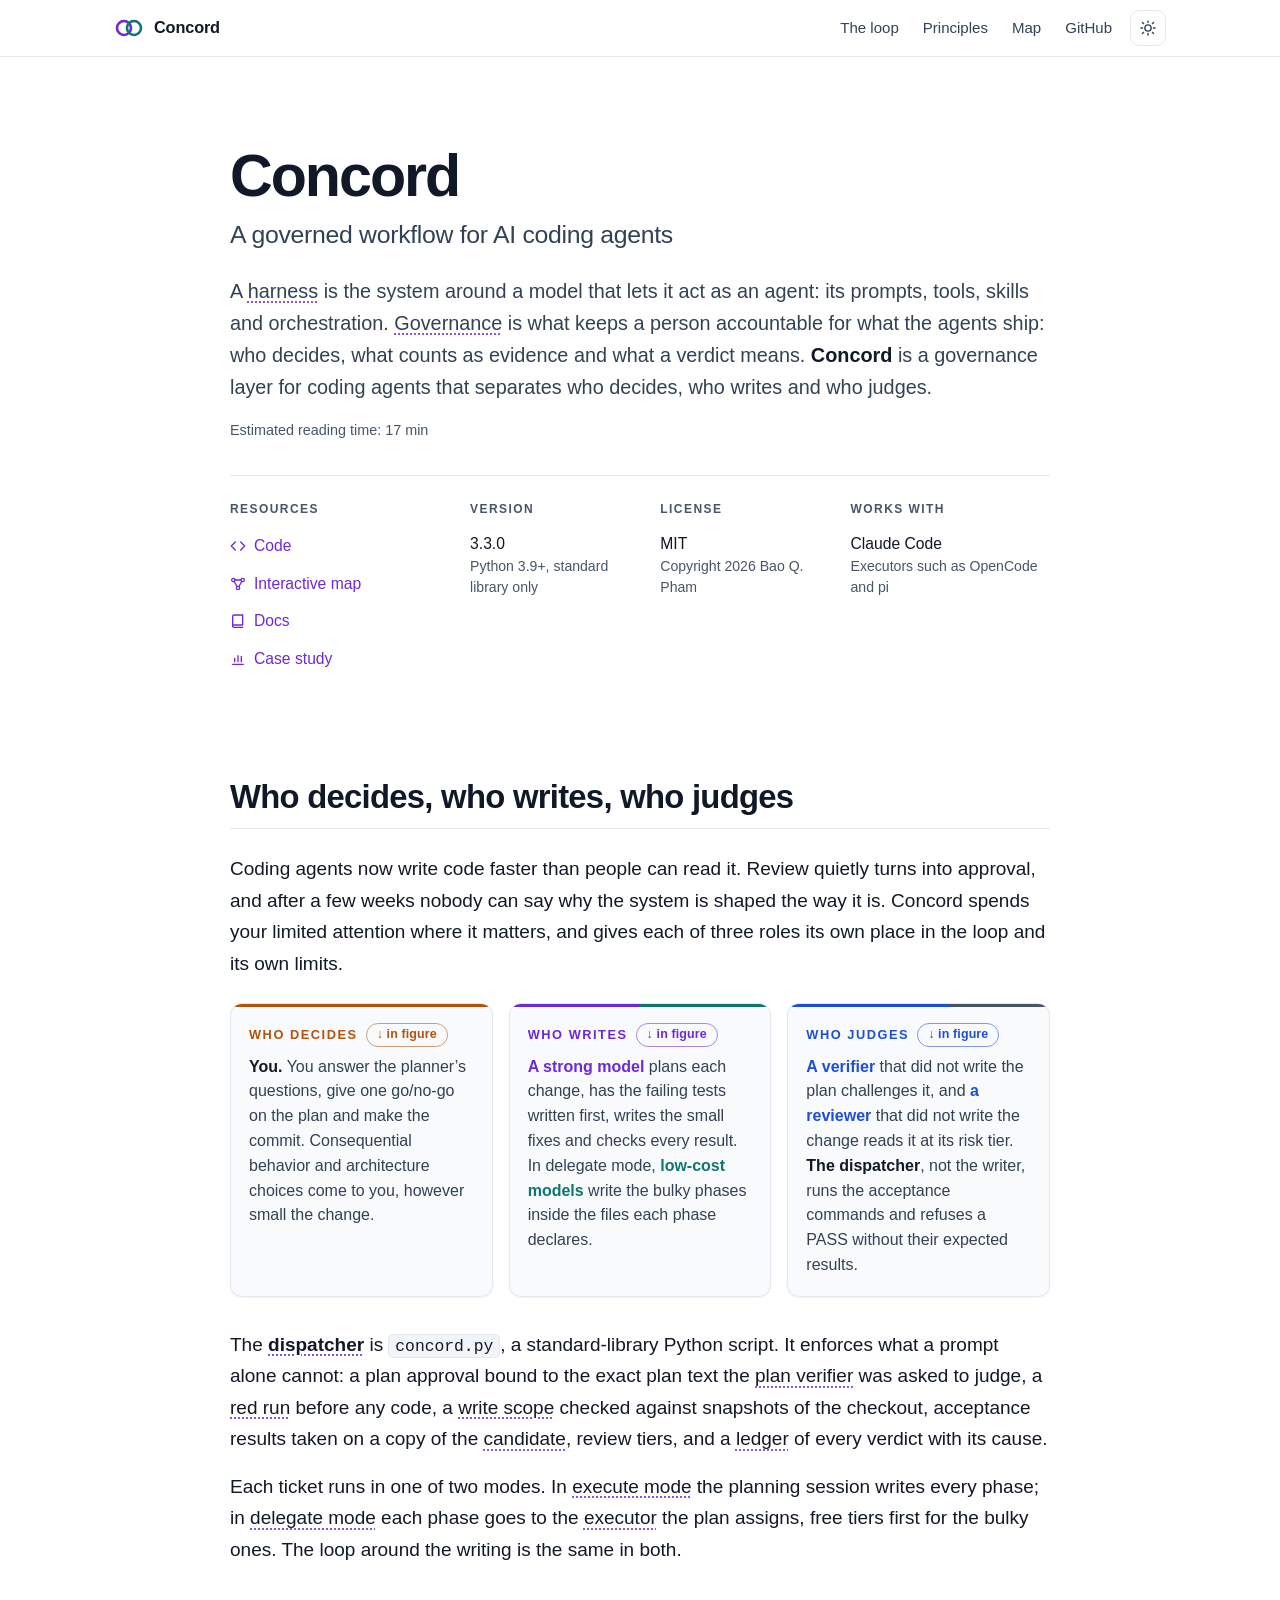
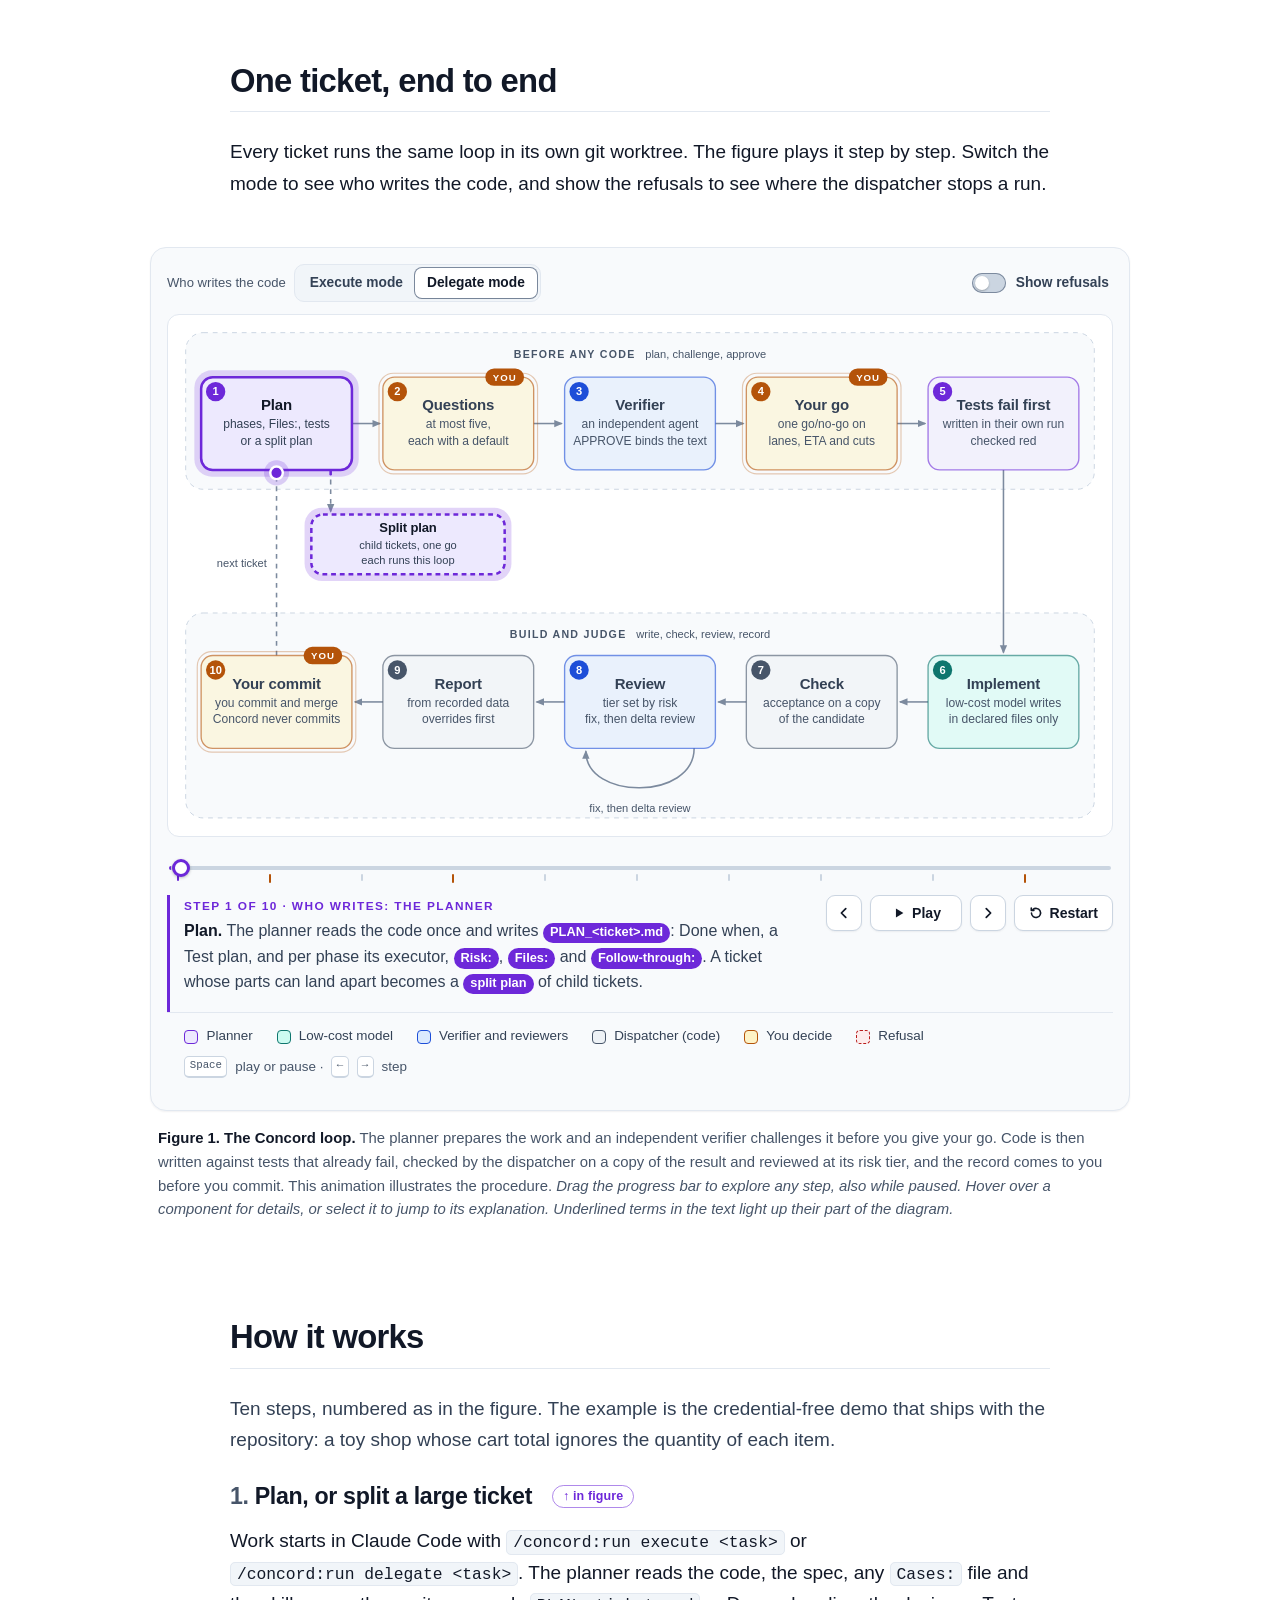
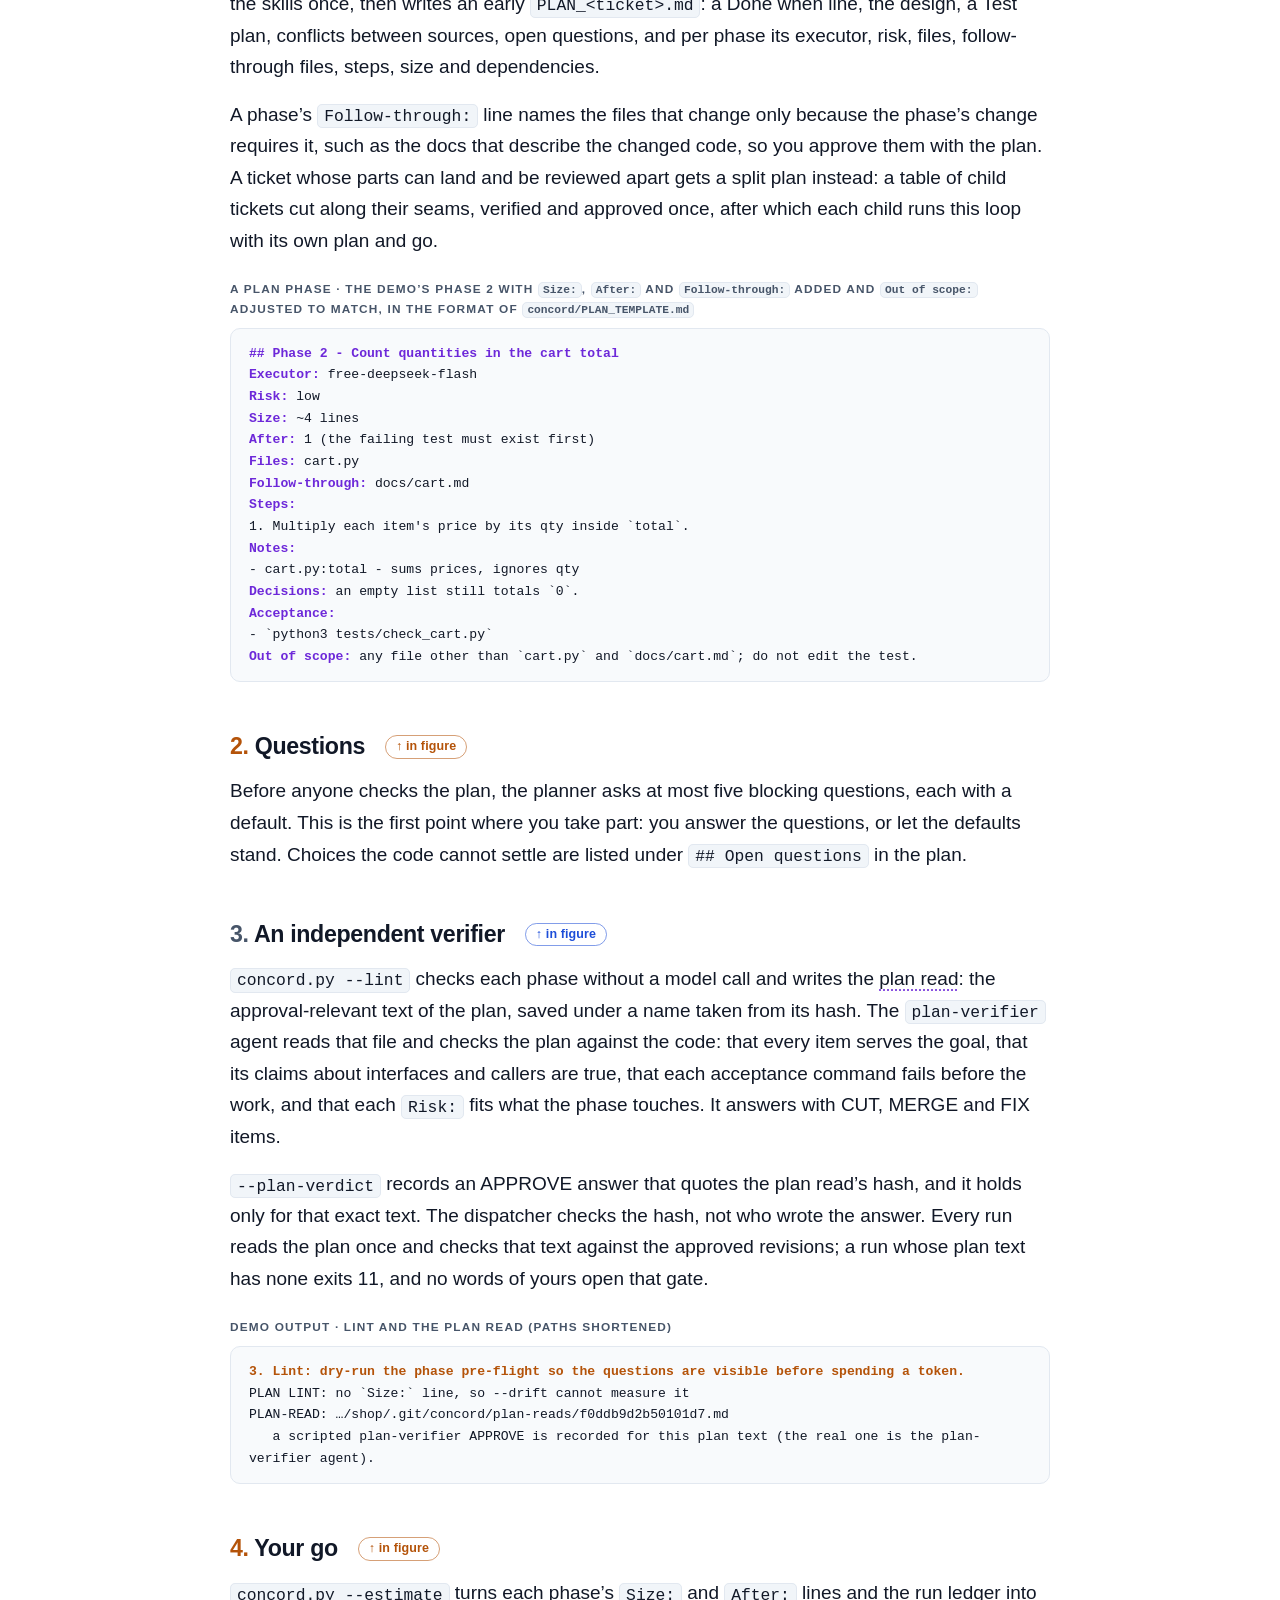
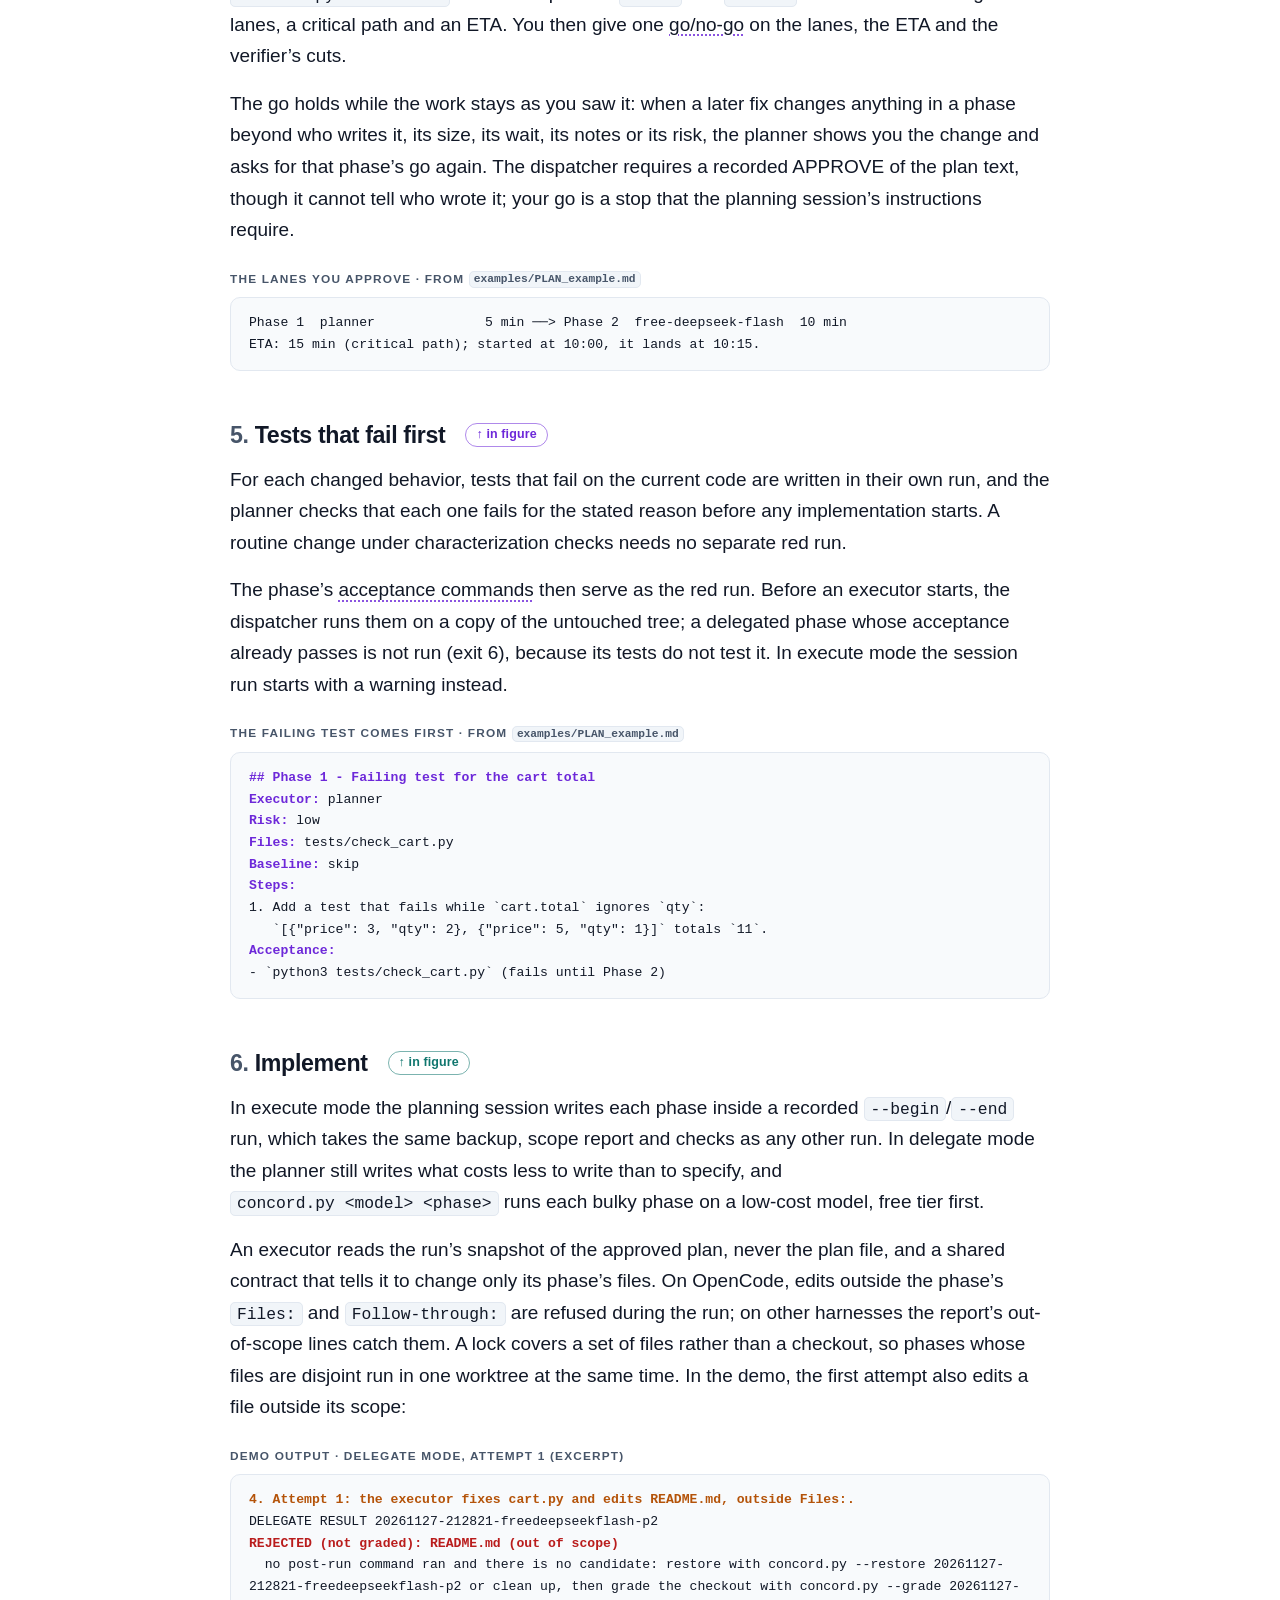
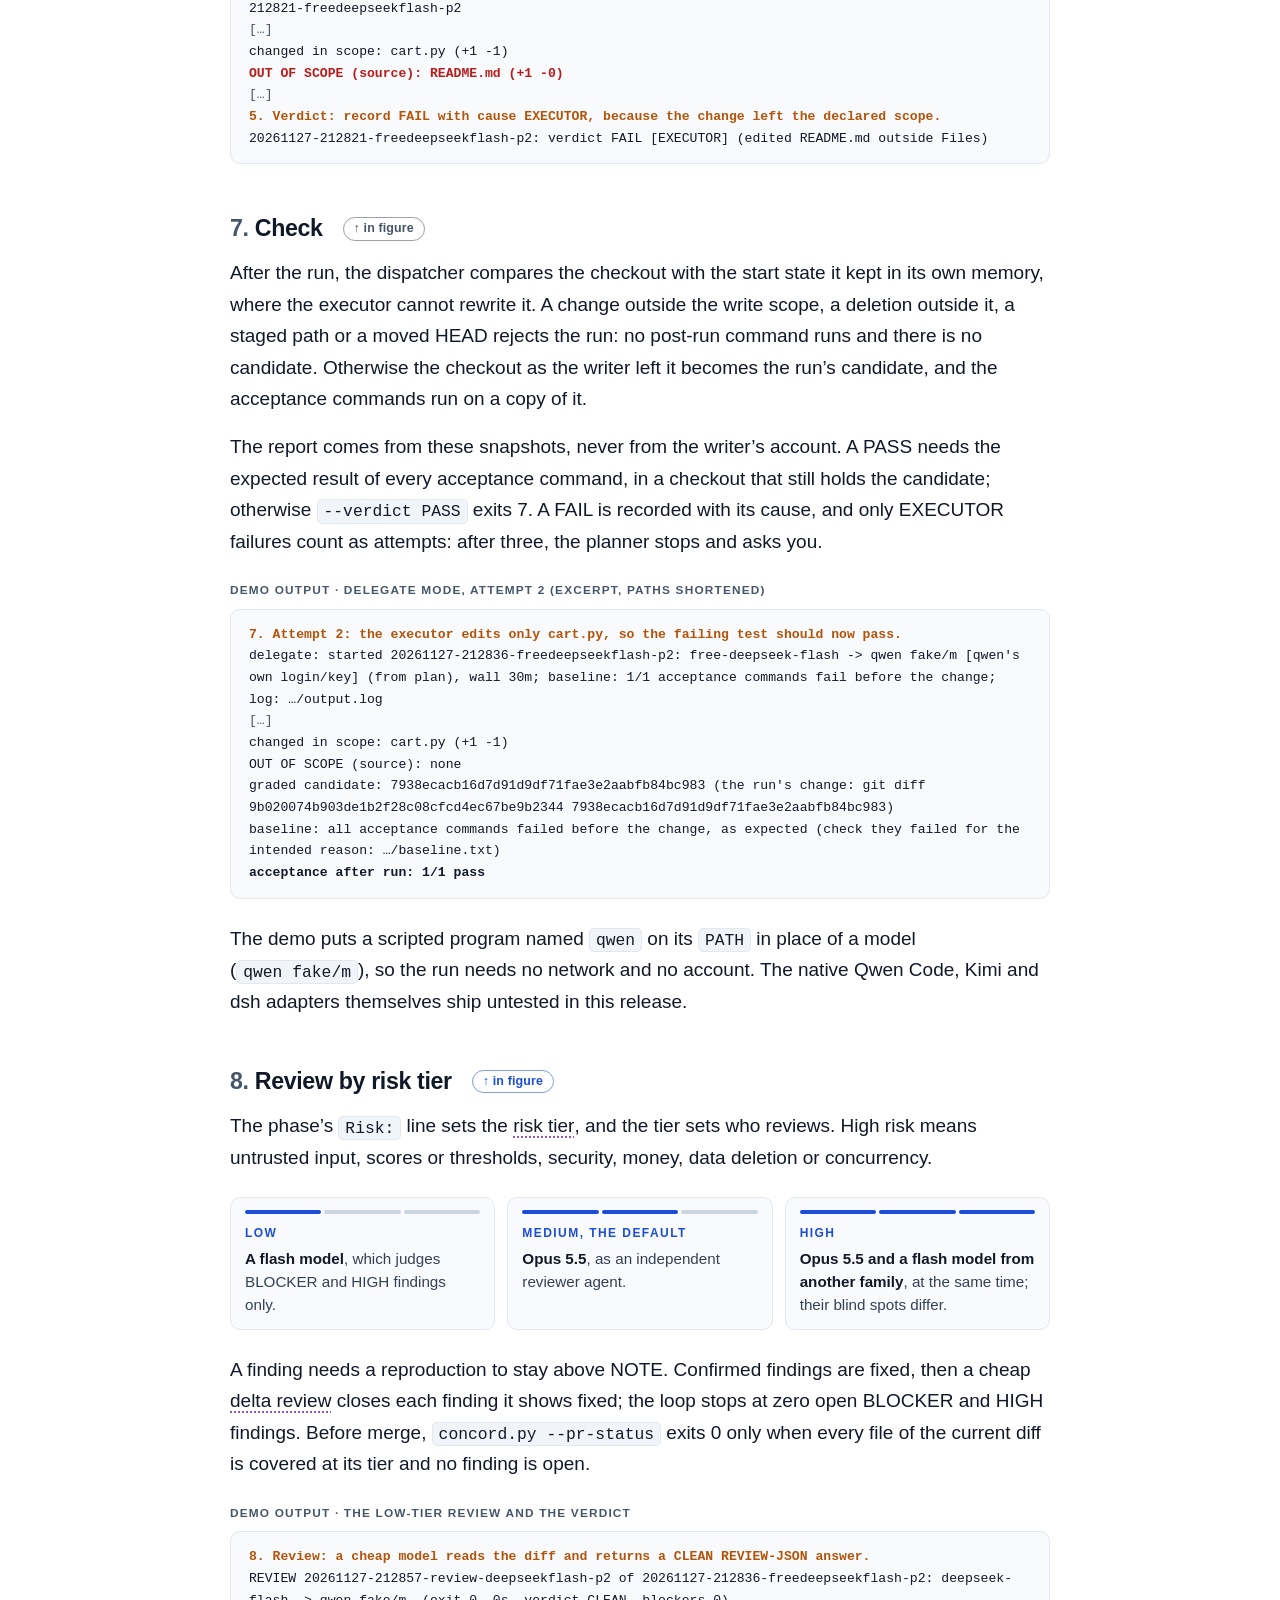
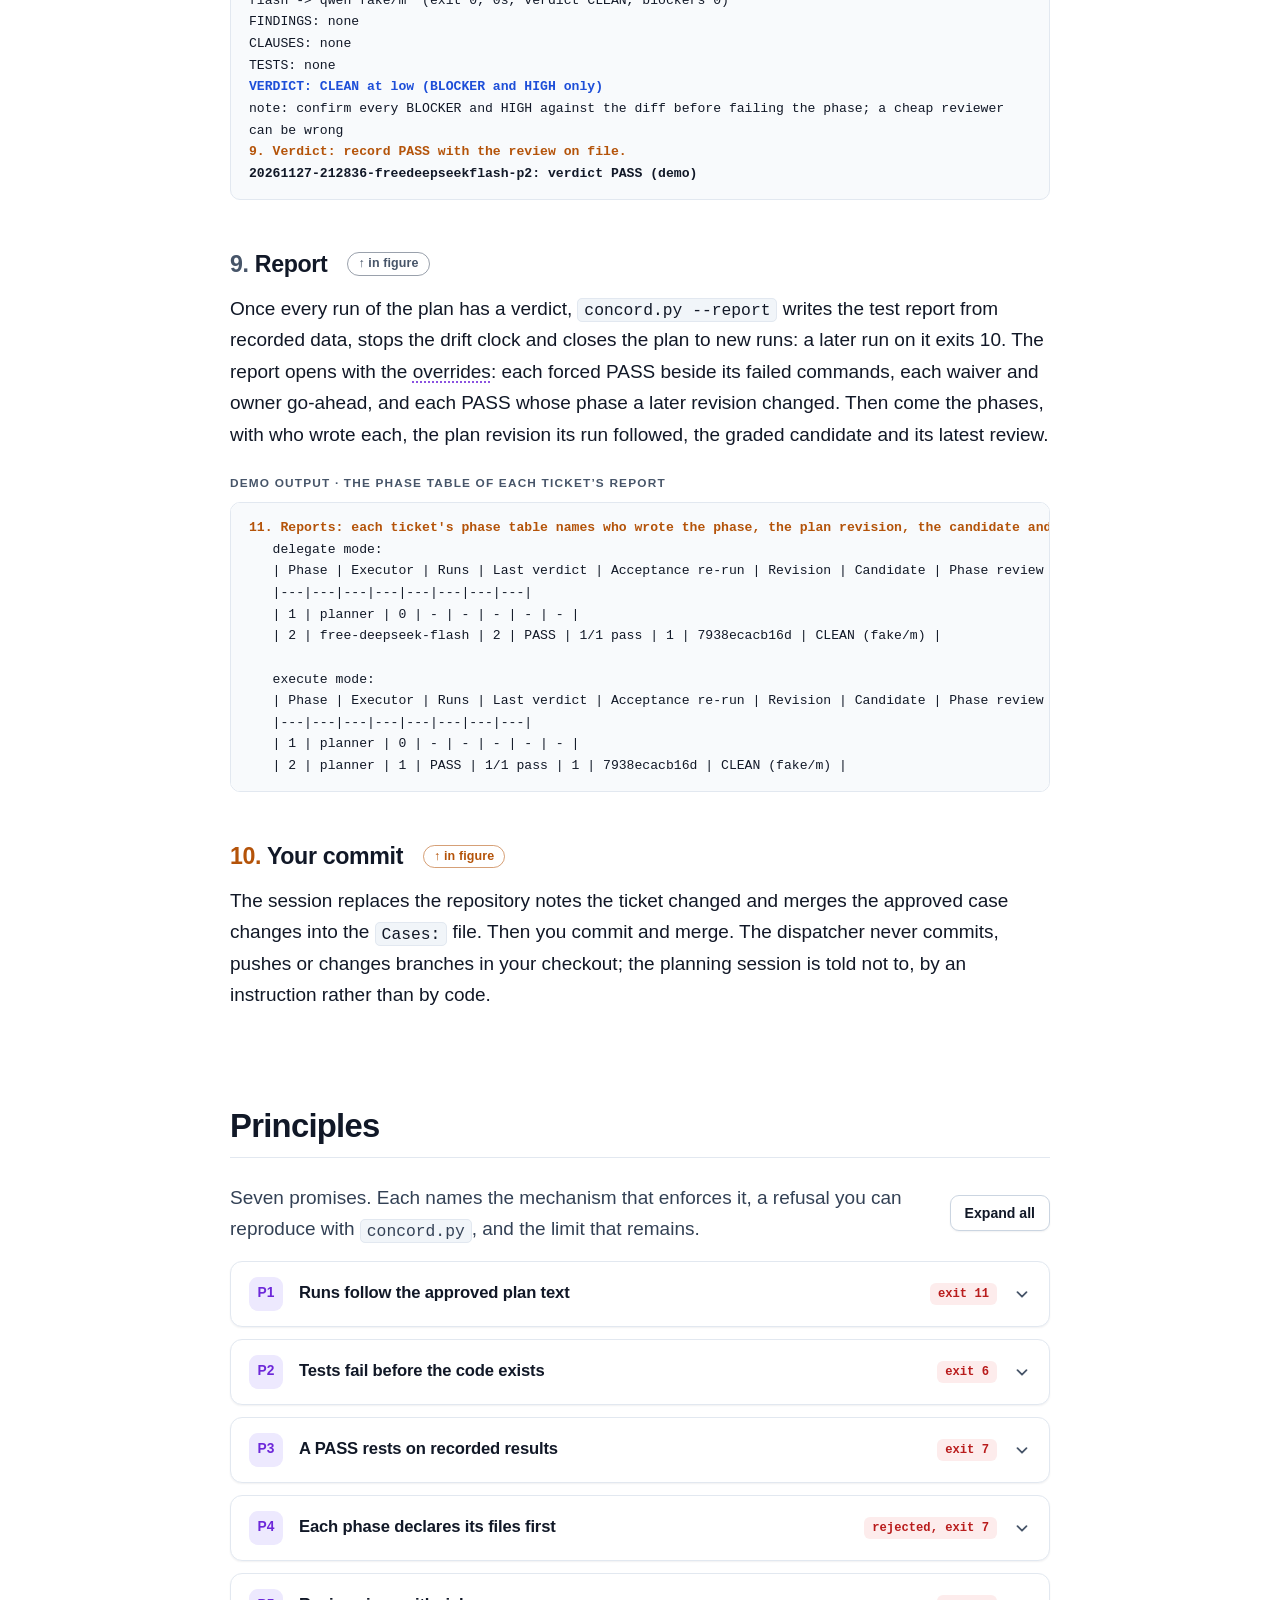
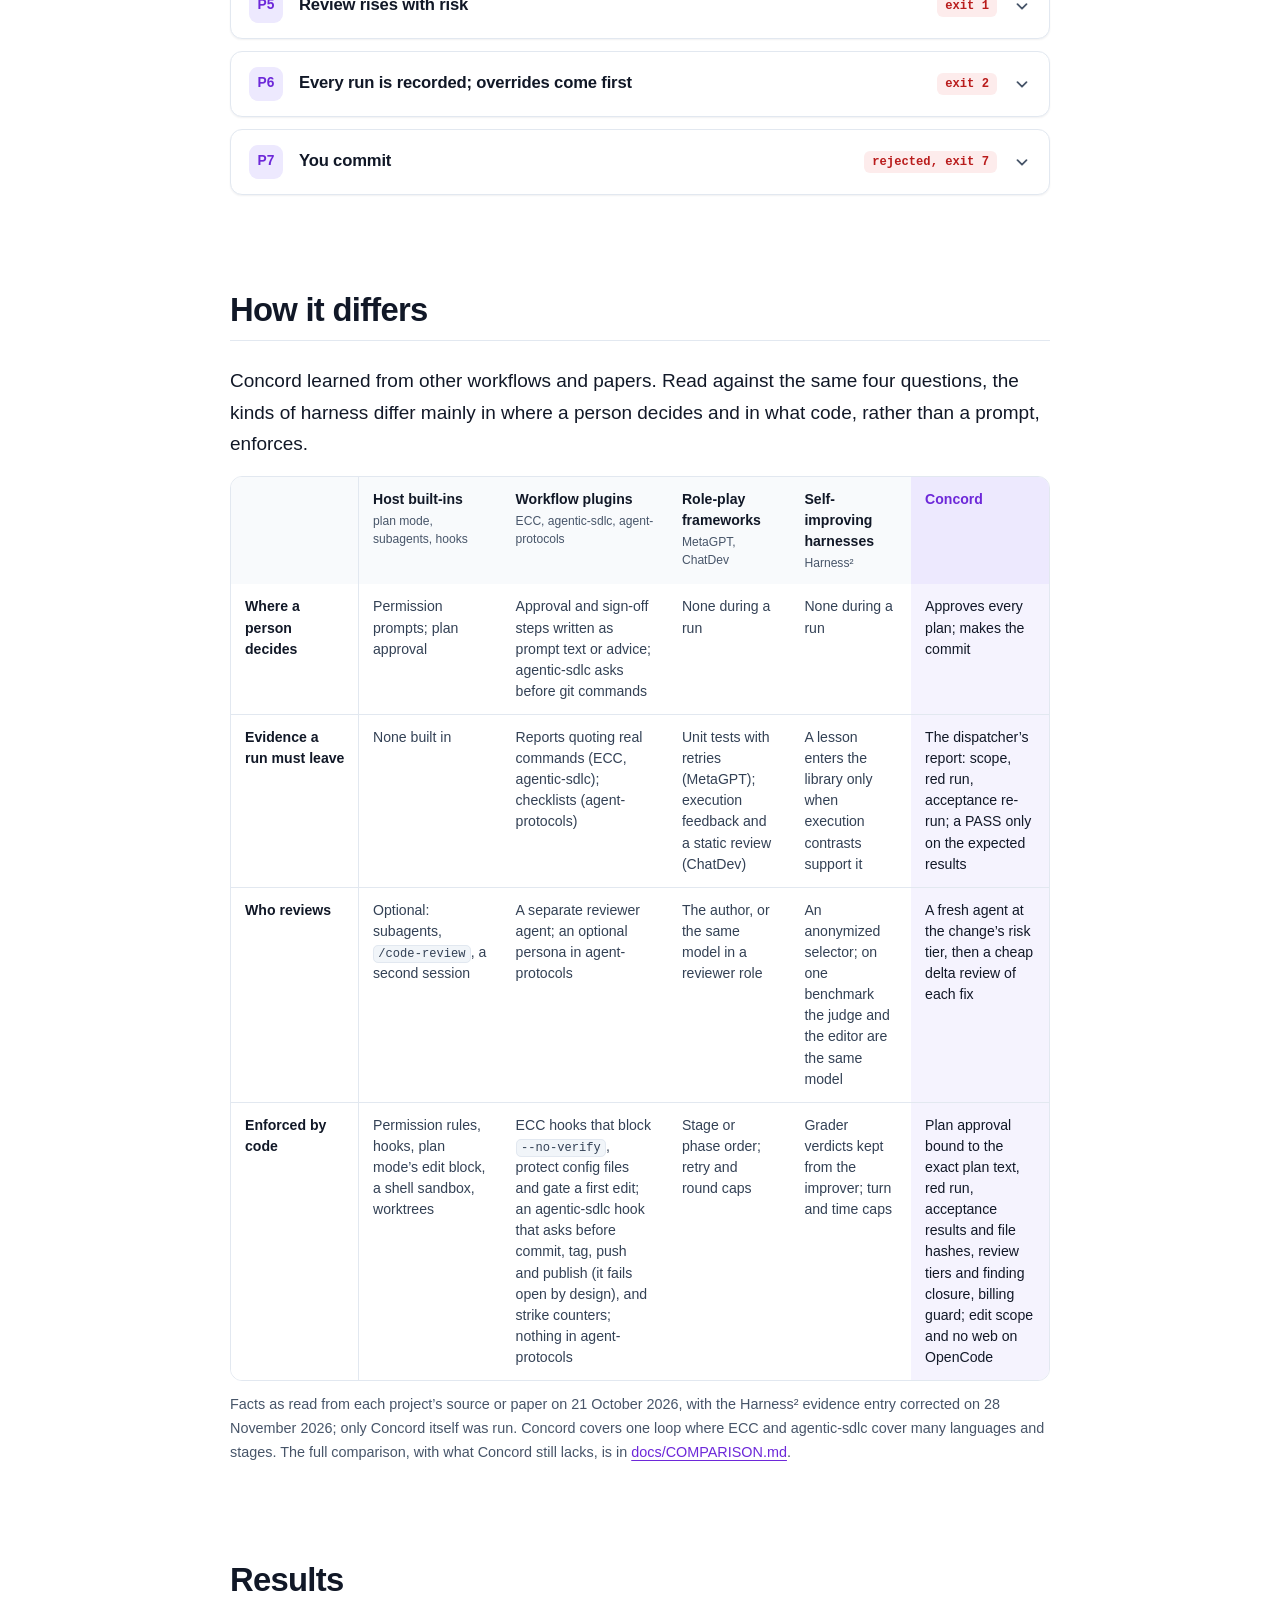
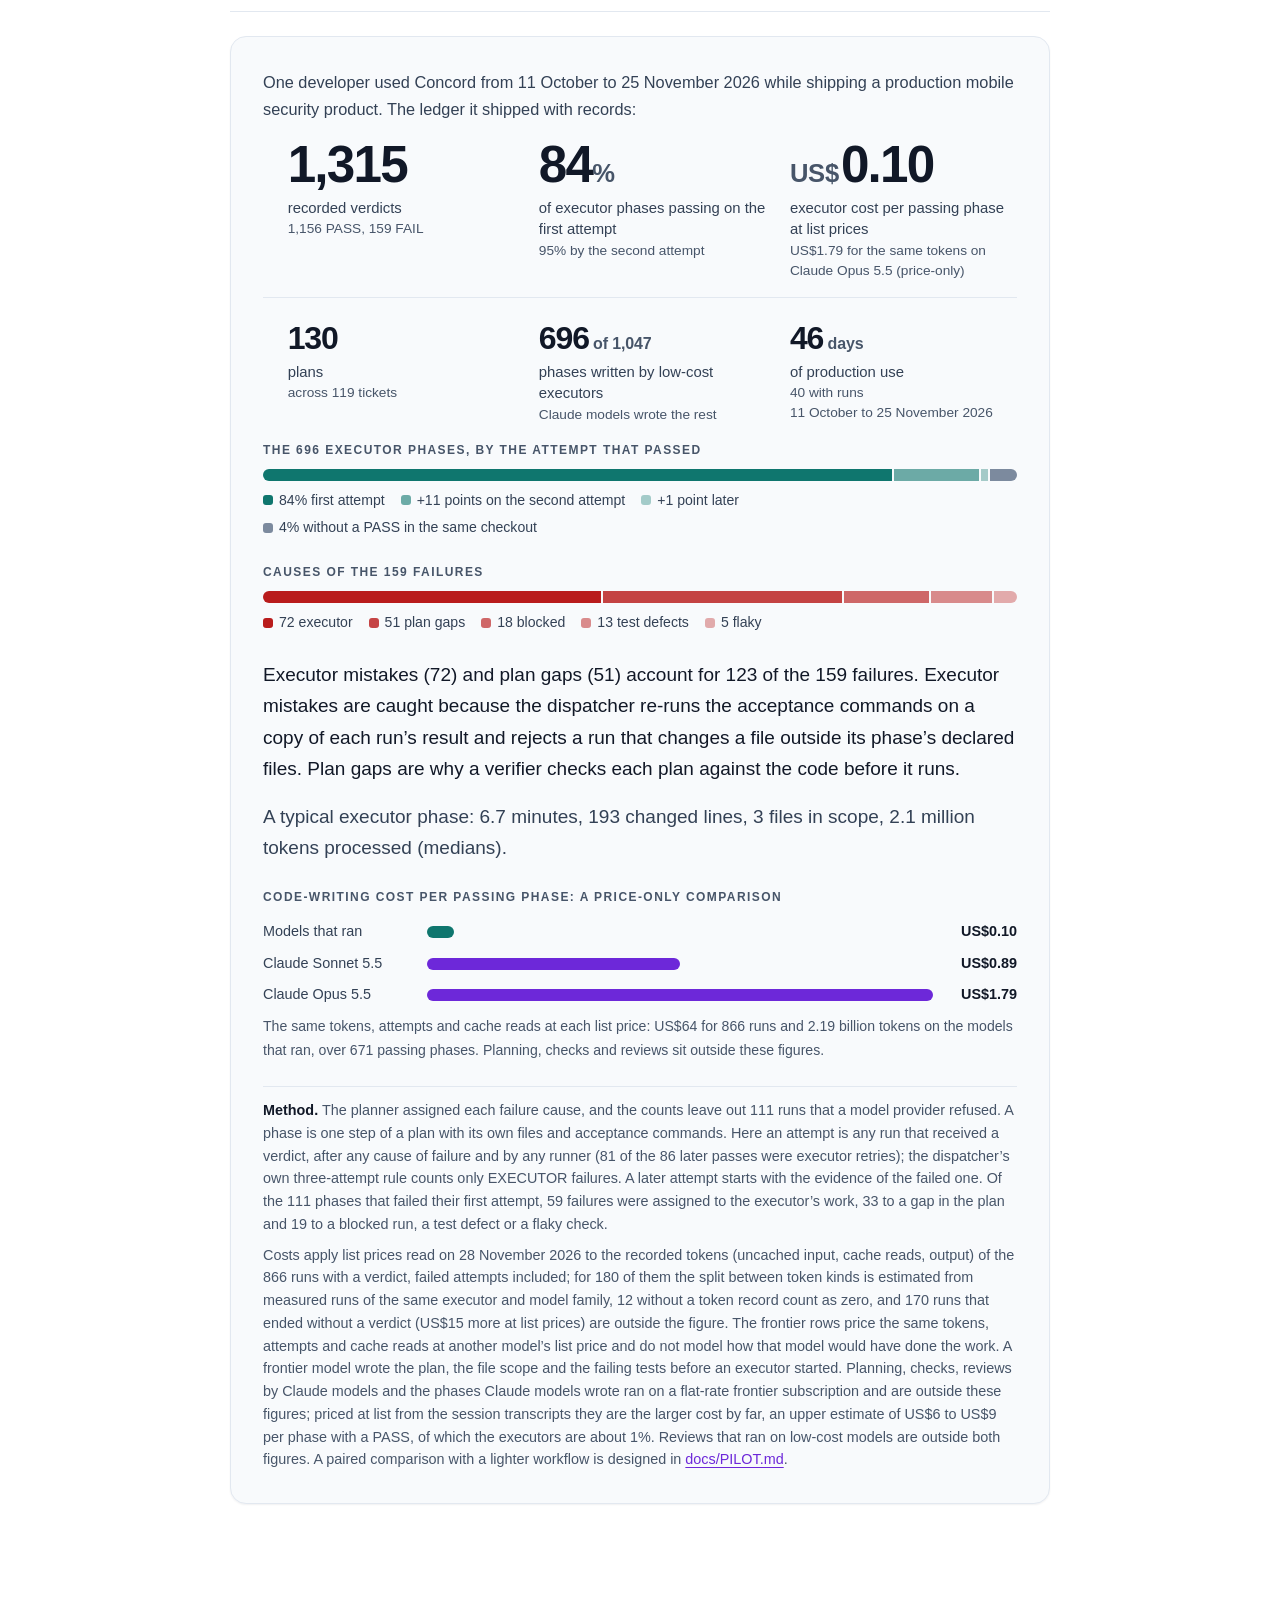
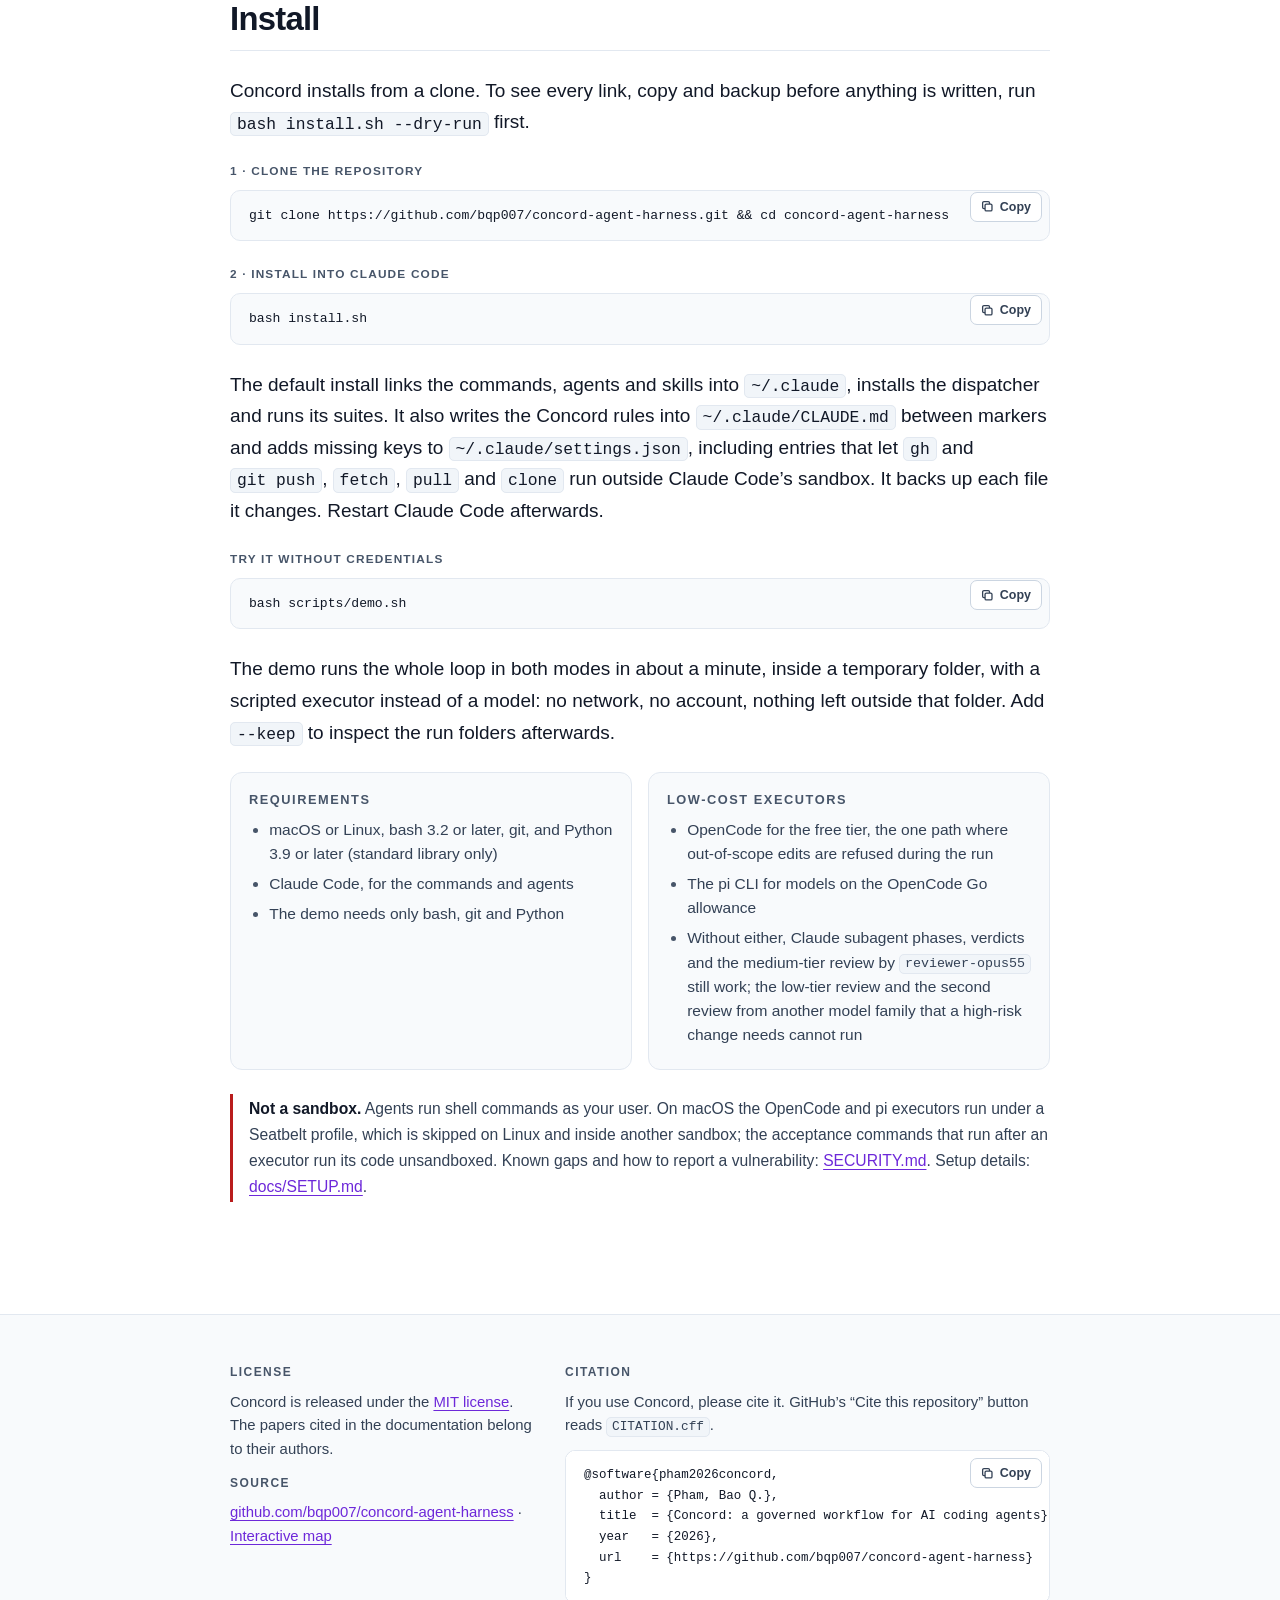
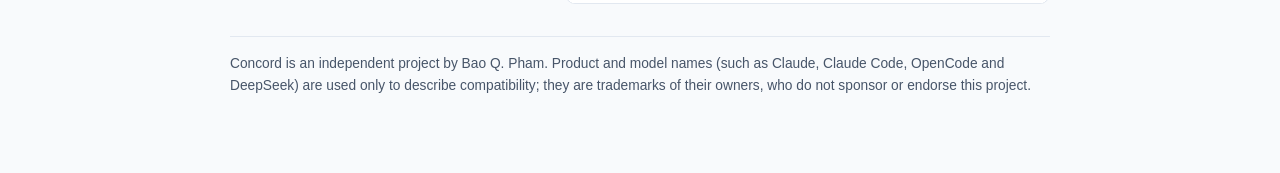
==== commit 1d7ff697: "Answer the reader's questions in Results: attempts, run size, cost of pass The README and the explai" ====
--- a/site/index.html
+++ b/site/index.html
@@ -457,7 +457,7 @@
             <td>None built in</td>
             <td>Reports quoting real commands (ECC, agentic-sdlc); checklists (agent-protocols)</td>
             <td>Unit tests with retries (MetaGPT); execution feedback and a static review (ChatDev)</td>
-            <td>A ledger that must reach a fixed number of rollouts</td>
+            <td>A lesson enters the library only when execution contrasts support it</td>
             <td class="us">The dispatcher&rsquo;s report: scope, red run, acceptance re-run; a PASS only on the expected results</td>
           </tr>
           <tr>
@@ -479,7 +479,7 @@
         </tbody>
       </table>
     </div>
-    <p class="table-note">Facts as read from each project&rsquo;s source or paper on 21 October 2026; only Concord itself was run. Concord covers one loop where ECC and agentic-sdlc cover many languages and stages. The full comparison, with what Concord still lacks, is in <a href="https://github.com/bqp007/concord-agent-harness/blob/main/docs/COMPARISON.md">docs/COMPARISON.md</a>.</p>
+    <p class="table-note">Facts as read from each project&rsquo;s source or paper on 21 October 2026, with the Harness&sup2; evidence entry corrected on 28 November 2026; only Concord itself was run. Concord covers one loop where ECC and agentic-sdlc cover many languages and stages. The full comparison, with what Concord still lacks, is in <a href="https://github.com/bqp007/concord-agent-harness/blob/main/docs/COMPARISON.md">docs/COMPARISON.md</a>.</p>
   </section>
 
   <!-- ============ Results ============ -->
@@ -489,14 +489,26 @@
       <p class="results-intro">One developer used Concord from 11 October to 25 November 2026 while shipping a production mobile security product. The ledger it shipped with records:</p>
       <ul class="stats">
         <li><span class="stat-value">1,315</span><span class="stat-label">recorded verdicts<span class="sub">1,156 PASS, 159 FAIL</span></span></li>
-        <li><span class="stat-value">84<span class="unit">%</span></span><span class="stat-label">of executor phases passed on the first attempt<span class="sub">585 of 696</span></span></li>
-        <li><span class="stat-value"><span class="unit">US$</span>7.50</span><span class="stat-label">executor spend at list prices<span class="sub">11 to 20 October, 137 runs; median US$0.02 per run</span></span></li>
+        <li><span class="stat-value">84<span class="unit">%</span></span><span class="stat-label">of executor phases passing on the first attempt<span class="sub">95% by the second attempt</span></span></li>
+        <li><span class="stat-value"><span class="unit">US$</span>0.10</span><span class="stat-label">executor cost per passing phase at list prices<span class="sub">US$1.79 for the same tokens on Claude Opus 5.5 (price-only)</span></span></li>
       </ul>
       <ul class="stats small">
         <li><span class="stat-value">130</span><span class="stat-label">plans<span class="sub">across 119 tickets</span></span></li>
-        <li><span class="stat-value">738<span class="unit"> of 866</span></span><span class="stat-label">executor runs passing</span></li>
+        <li><span class="stat-value">696<span class="unit"> of 1,047</span></span><span class="stat-label">phases written by low-cost executors<span class="sub">Claude models wrote the rest</span></span></li>
         <li><span class="stat-value">46<span class="unit"> days</span></span><span class="stat-label">of production use<span class="sub">40 with runs</span><span class="sub">11 October to 25 November 2026</span></span></li>
       </ul>
+      <div class="attempts">
+        <span class="eyebrow">The 696 executor phases, by the attempt that passed</span>
+        <div class="attempt-bar" role="img" aria-label="Of 696 executor phases, 585 passed on the first attempt (84%), 79 more on the second (11 points), 7 more on a later attempt (1 point), and 25 had no PASS in the same checkout (4%; 13 of them passed in another checkout of the same ticket)">
+          <span style="flex: 585"></span><span style="flex: 79"></span><span style="flex: 7"></span><span style="flex: 25"></span>
+        </div>
+        <ul class="cause-keys attempt-keys">
+          <li><i aria-hidden="true"></i>84% first attempt</li>
+          <li><i aria-hidden="true"></i>+11 points on the second attempt</li>
+          <li><i aria-hidden="true"></i>+1 point later</li>
+          <li><i aria-hidden="true"></i>4% without a PASS in the same checkout</li>
+        </ul>
+      </div>
       <div class="causes">
         <span class="eyebrow">Causes of the 159 failures</span>
         <div class="cause-bar" role="img" aria-label="72 executor, 51 plan gaps, 18 blocked, 13 test defects, 5 flaky">
@@ -511,7 +523,20 @@
         </ul>
       </div>
       <p>Executor mistakes (72) and plan gaps (51) account for 123 of the 159 failures. Executor mistakes are caught because the dispatcher re-runs the acceptance commands on a copy of each run&rsquo;s result and rejects a run that changes a file outside its phase&rsquo;s declared files. Plan gaps are why a verifier checks each plan against the code before it runs.</p>
-      <p class="setting-note"><strong>Method.</strong> The planner assigned each failure cause. The counts leave out 111 runs that a model provider refused. The spend covers 11 to 20 October because the pi CLI, which ran most later phases, records no per-run price. A paired comparison with a lighter workflow is designed in <a href="https://github.com/bqp007/concord-agent-harness/blob/main/docs/PILOT.md">docs/PILOT.md</a>.</p>
+      <p class="run-size">A typical executor phase: 6.7 minutes, 193 changed lines, 3 files in scope, 2.1 million tokens processed (medians).</p>
+      <div class="cost">
+        <span class="eyebrow">Code-writing cost per passing phase: a price-only comparison</span>
+        <div class="cost-rows" role="img" aria-label="US$ per passing phase for the same tokens, attempts and cache reads at each list price: the models that ran 0.10, Claude Sonnet 5.5 0.89, Claude Opus 5.5 1.79">
+          <div class="cost-row is-ran"><span class="cost-name">Models that ran</span><span class="cost-track"><span class="cost-fill" style="width: 5.4%"></span></span><span class="cost-value">US$0.10</span></div>
+          <div class="cost-row"><span class="cost-name">Claude Sonnet 5.5</span><span class="cost-track"><span class="cost-fill" style="width: 50%"></span></span><span class="cost-value">US$0.89</span></div>
+          <div class="cost-row"><span class="cost-name">Claude Opus 5.5</span><span class="cost-track"><span class="cost-fill" style="width: 100%"></span></span><span class="cost-value">US$1.79</span></div>
+        </div>
+        <p class="cost-caption">The same tokens, attempts and cache reads at each list price: US$64 for 866 runs and 2.19 billion tokens on the models that ran, over 671 passing phases. Planning, checks and reviews sit outside these figures.</p>
+      </div>
+      <div class="setting-note">
+        <p><strong>Method.</strong> The planner assigned each failure cause, and the counts leave out 111 runs that a model provider refused. A phase is one step of a plan with its own files and acceptance commands. Here an attempt is any run that received a verdict, after any cause of failure and by any runner (81 of the 86 later passes were executor retries); the dispatcher&rsquo;s own three-attempt rule counts only EXECUTOR failures. A later attempt starts with the evidence of the failed one. Of the 111 phases that failed their first attempt, 59 failures were assigned to the executor&rsquo;s work, 33 to a gap in the plan and 19 to a blocked run, a test defect or a flaky check.</p>
+        <p>Costs apply list prices read on 28 November 2026 to the recorded tokens (uncached input, cache reads, output) of the 866 runs with a verdict, failed attempts included; for 180 of them the split between token kinds is estimated from measured runs of the same executor and model family, 12 without a token record count as zero, and 170 runs that ended without a verdict (US$15 more at list prices) are outside the figure. The frontier rows price the same tokens, attempts and cache reads at another model&rsquo;s list price and do not model how that model would have done the work. A frontier model wrote the plan, the file scope and the failing tests before an executor started. Planning, checks, reviews by Claude models and the phases Claude models wrote ran on a flat-rate frontier subscription and are outside these figures; priced at list from the session transcripts they are the larger cost by far, an upper estimate of US$6 to US$9 per phase with a PASS, of which the executors are about 1%. Reviews that ran on low-cost models are outside both figures. A paired comparison with a lighter workflow is designed in <a href="https://github.com/bqp007/concord-agent-harness/blob/main/docs/PILOT.md">docs/PILOT.md</a>.</p>
+      </div>
     </div>
   </section>
 
--- a/site/assets/site.css
+++ b/site/assets/site.css
@@ -1072,6 +1072,35 @@
 .cause-keys li:nth-child(4) i { opacity: 0.5; }
 .cause-keys li:nth-child(5) i { opacity: 0.36; }
 
+/* Attempts bar: the cause bar's shape in the executor color; the last segment is neutral. */
+.attempts { margin: var(--s2) 0 var(--s5); }
+.attempts .eyebrow { margin-bottom: var(--s2); }
+.attempt-bar { display: flex; height: 12px; border-radius: 6px; overflow: hidden; gap: 2px; }
+.attempt-bar span { display: block; min-width: 3px; background: var(--exec); }
+.attempt-keys i { background: var(--exec); }
+.attempt-bar span:nth-child(2), .attempt-keys li:nth-child(2) i { opacity: 0.6; }
+.attempt-bar span:nth-child(3), .attempt-keys li:nth-child(3) i { opacity: 0.36; }
+.attempt-bar span:nth-child(4), .attempt-keys li:nth-child(4) i { opacity: 1; background: var(--edge); }
+
+.run-size { color: var(--ink-2); }
+
+/* Cost rows: bar length in proportion to US$ per passing phase; low-cost models teal, frontier models purple. */
+.cost { margin: var(--s5) 0; }
+.cost .eyebrow { margin-bottom: var(--s3); }
+.cost-rows { display: grid; gap: var(--s2); }
+.cost-row {
+  display: grid;
+  grid-template-columns: 9.5rem minmax(0, 1fr) 4.5rem;
+  align-items: center;
+  gap: var(--s3);
+  font-size: 0.9rem;
+  color: var(--ink-2);
+}
+.cost-fill { display: block; height: 12px; min-width: 4px; border-radius: 6px; background: var(--planner); }
+.cost-row.is-ran .cost-fill { background: var(--exec); }
+.cost-value { text-align: right; font-weight: 650; font-variant-numeric: tabular-nums; color: var(--ink); }
+.cost-caption { margin: var(--s2) 0 0 !important; font-size: 0.88rem; color: var(--muted); }
+
 .setting-note {
   margin: 0 !important;
   padding-top: var(--s3);
@@ -1081,6 +1110,8 @@
   line-height: 1.58;
 }
 .setting-note strong { color: var(--ink); font-weight: 650; }
+.setting-note p { margin: 0 0 var(--s2) !important; }
+.setting-note p:last-child { margin-bottom: 0 !important; }
 
 /* ---------- Install ---------- */
 
@@ -1144,6 +1175,8 @@
   .legend .keys { display: none; }
   .stats, .stats.small { grid-template-columns: 1fr 1fr; }
   .results { padding: var(--s5) var(--s4); }
+  .cost-row { grid-template-columns: minmax(0, 1fr) auto; row-gap: 4px; }
+  .cost-track { grid-column: 1 / -1; grid-row: 2; }
   .req { grid-template-columns: 1fr; }
   .p-body { padding: 0 16px 16px 16px; }
   .principle summary { grid-template-columns: auto minmax(0, 1fr) auto; gap: var(--s3); padding: 14px; }
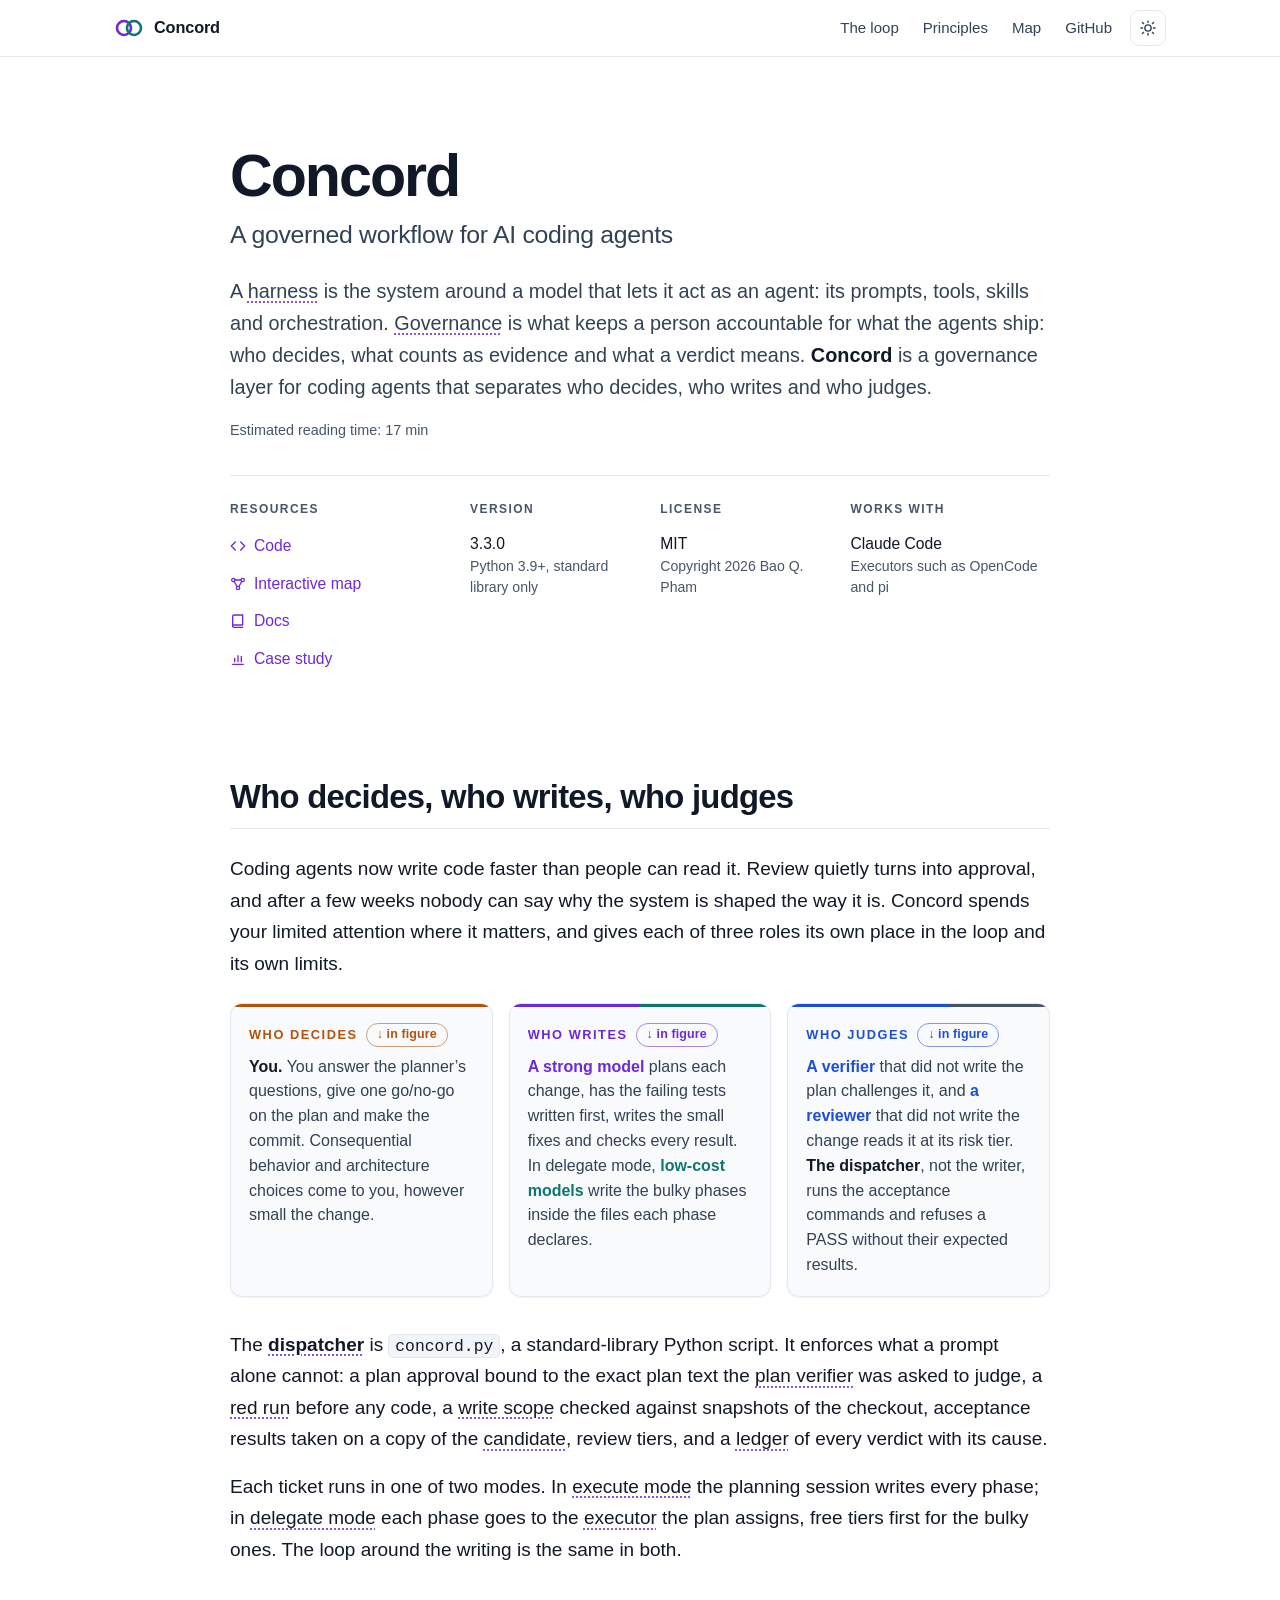
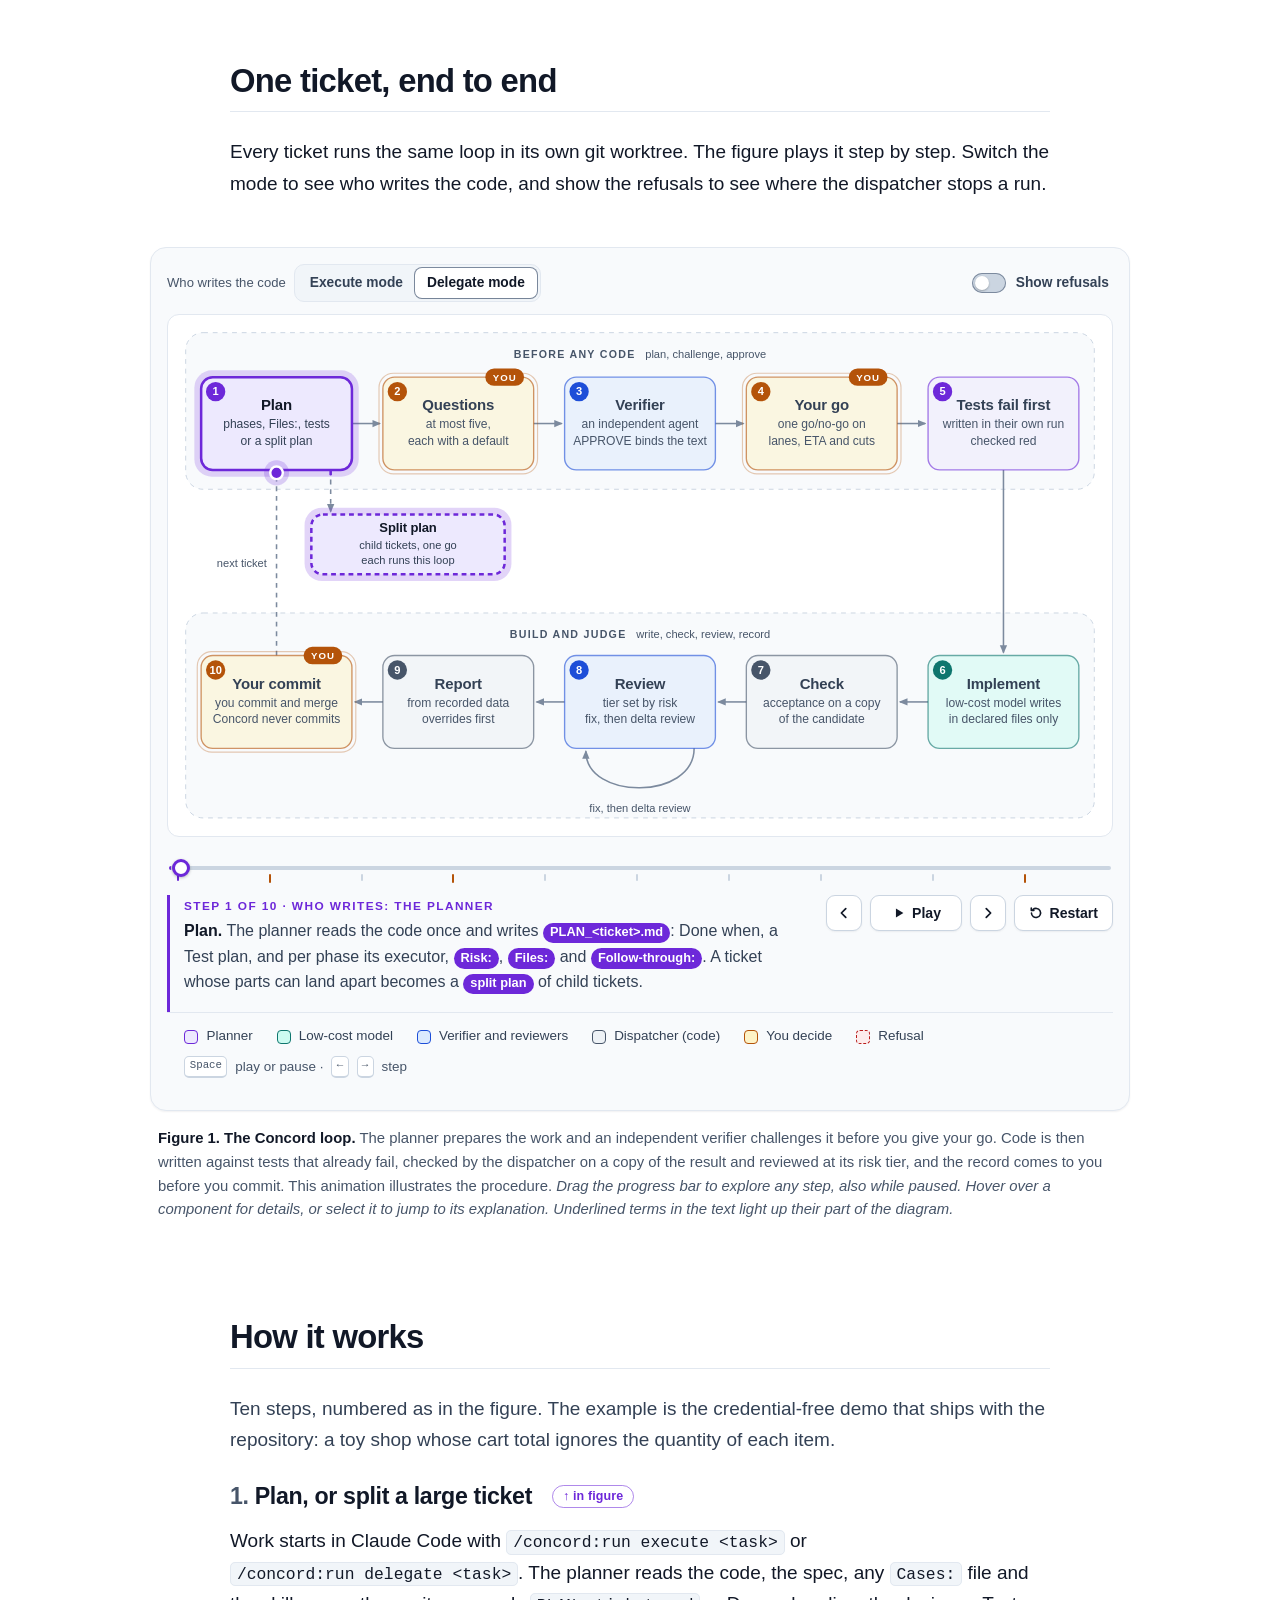
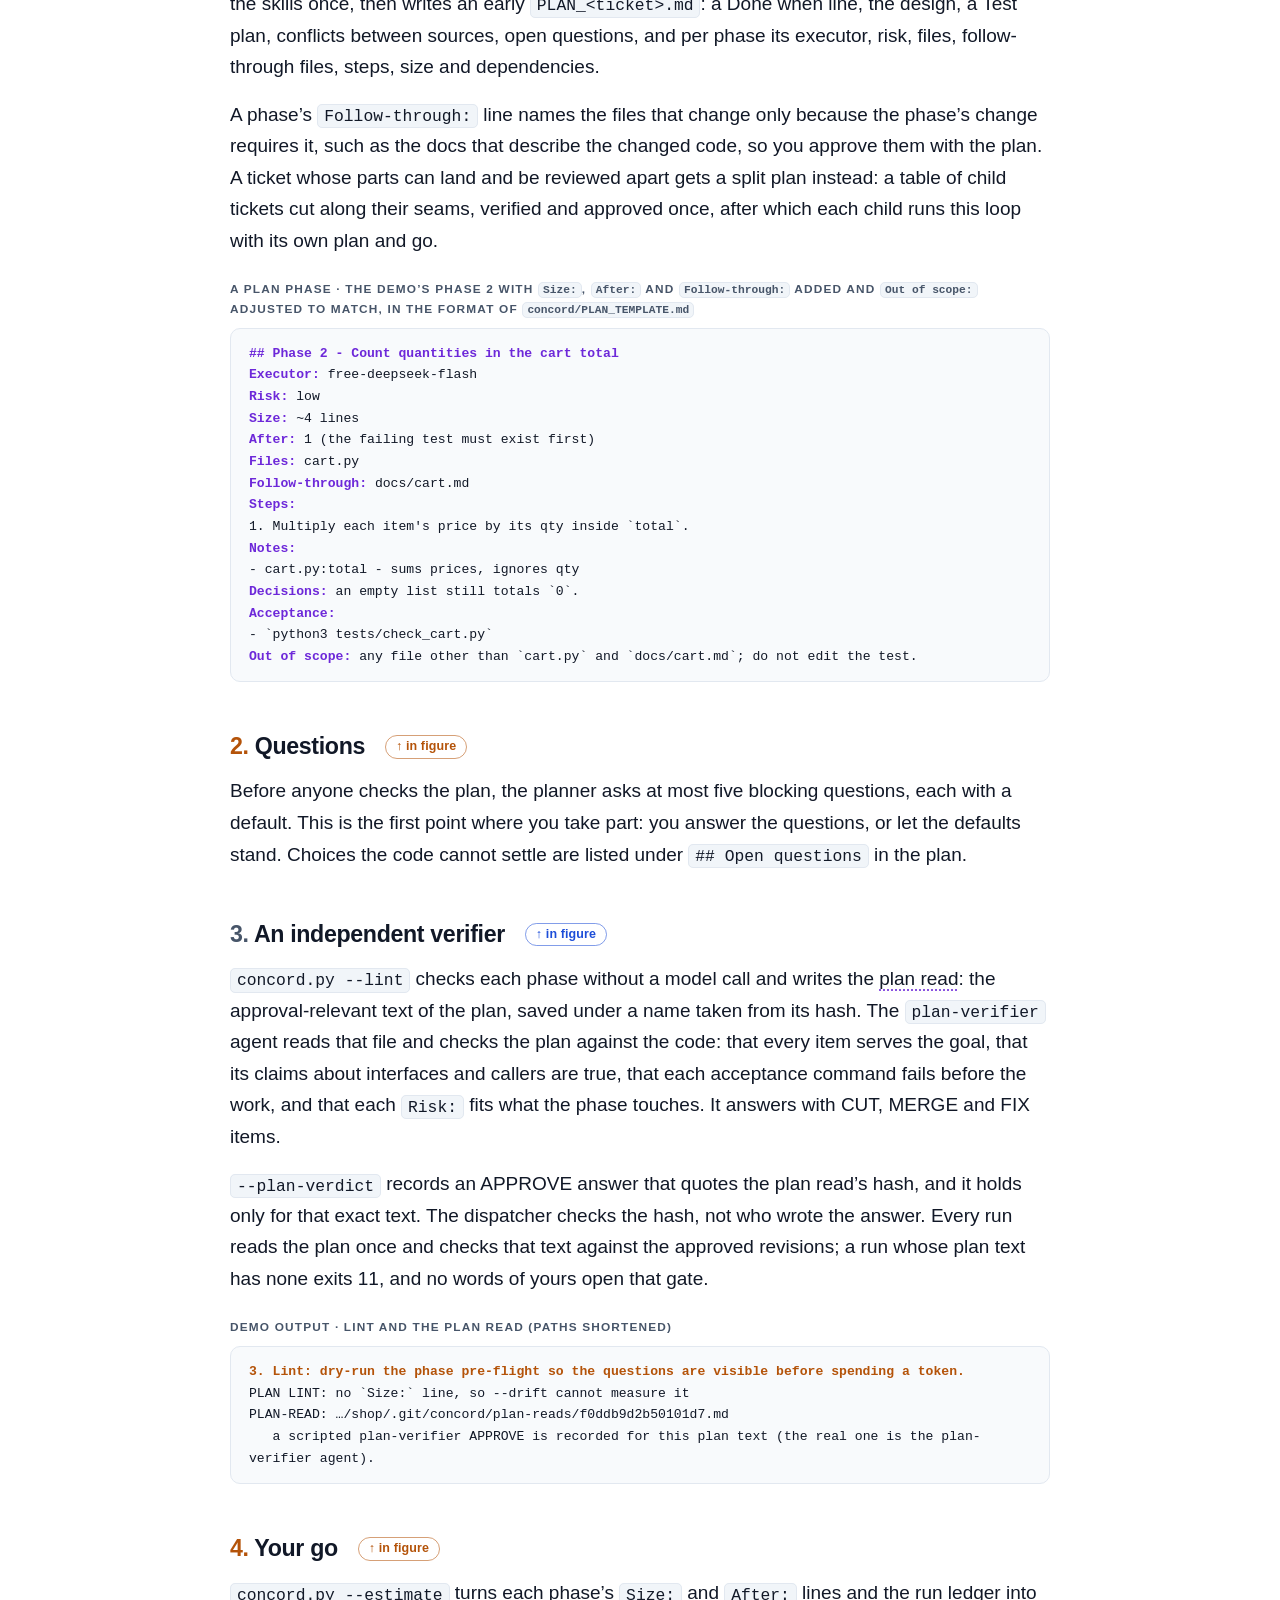
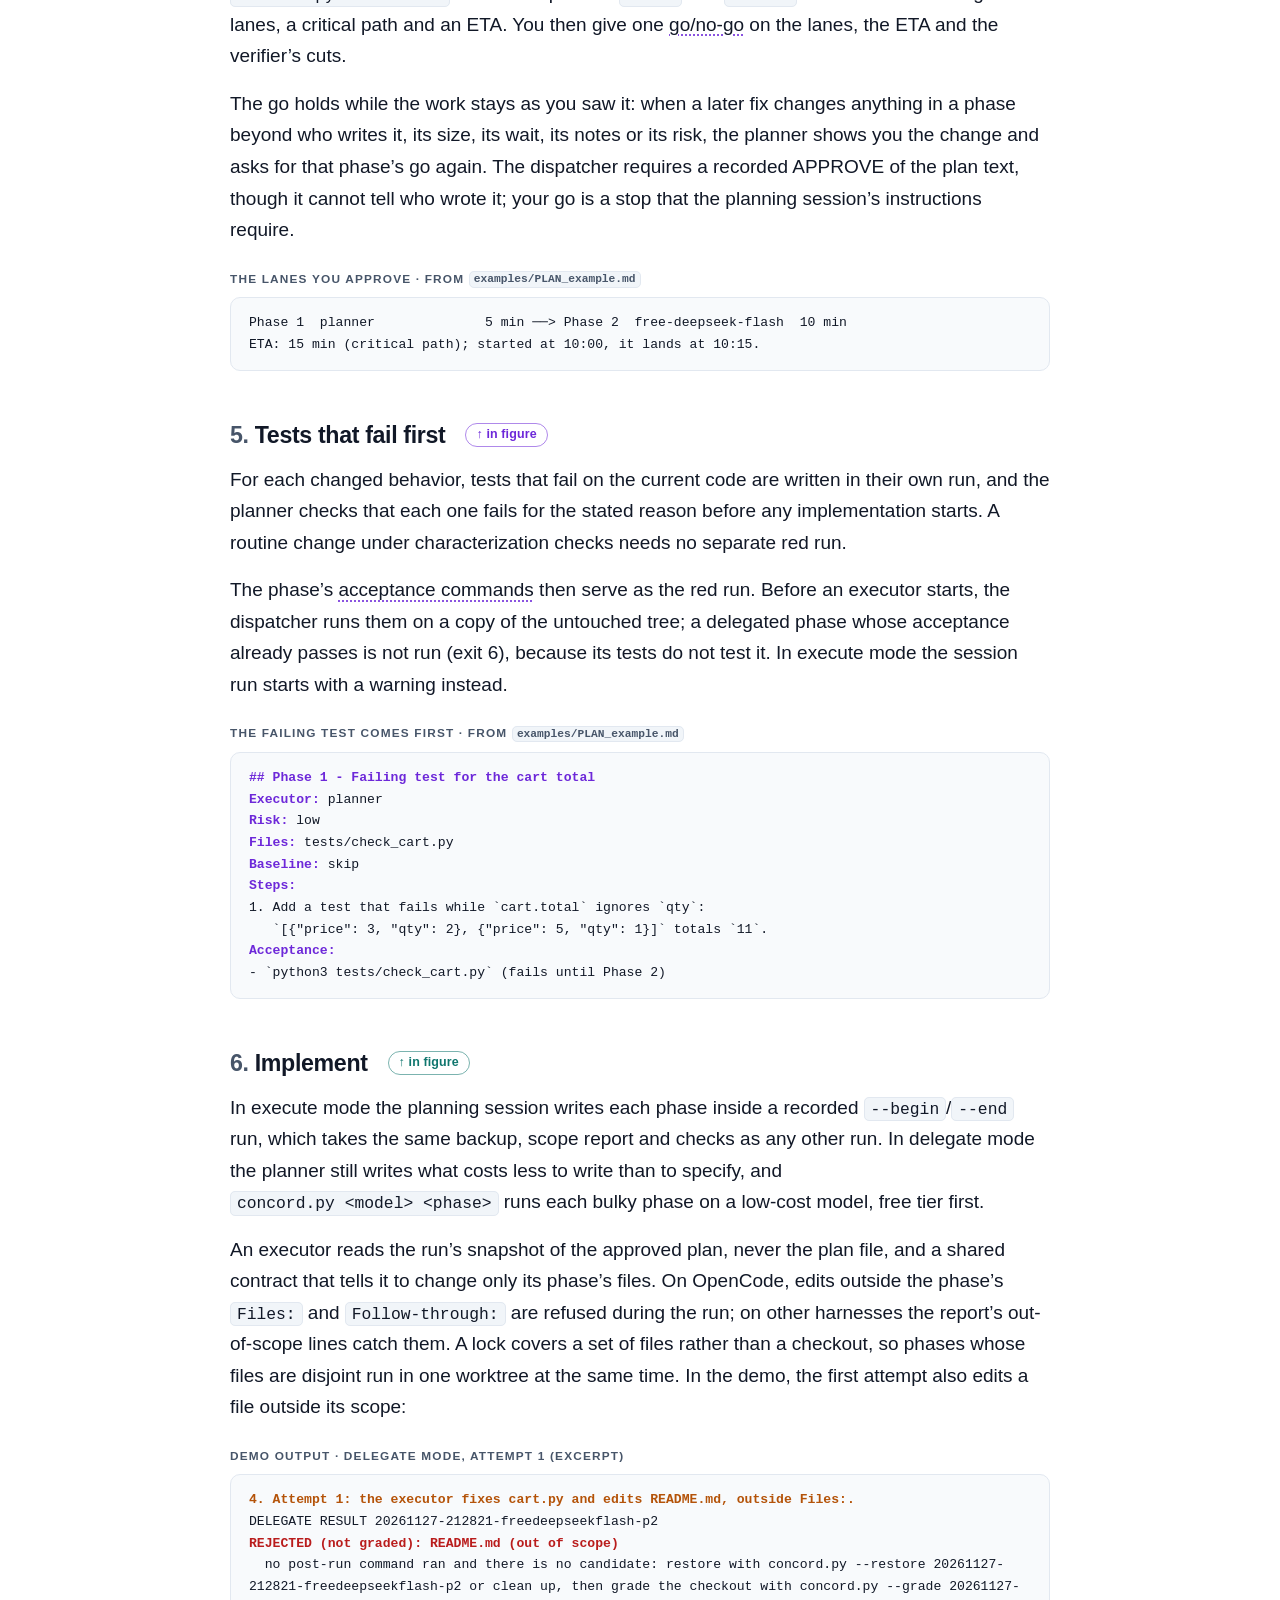
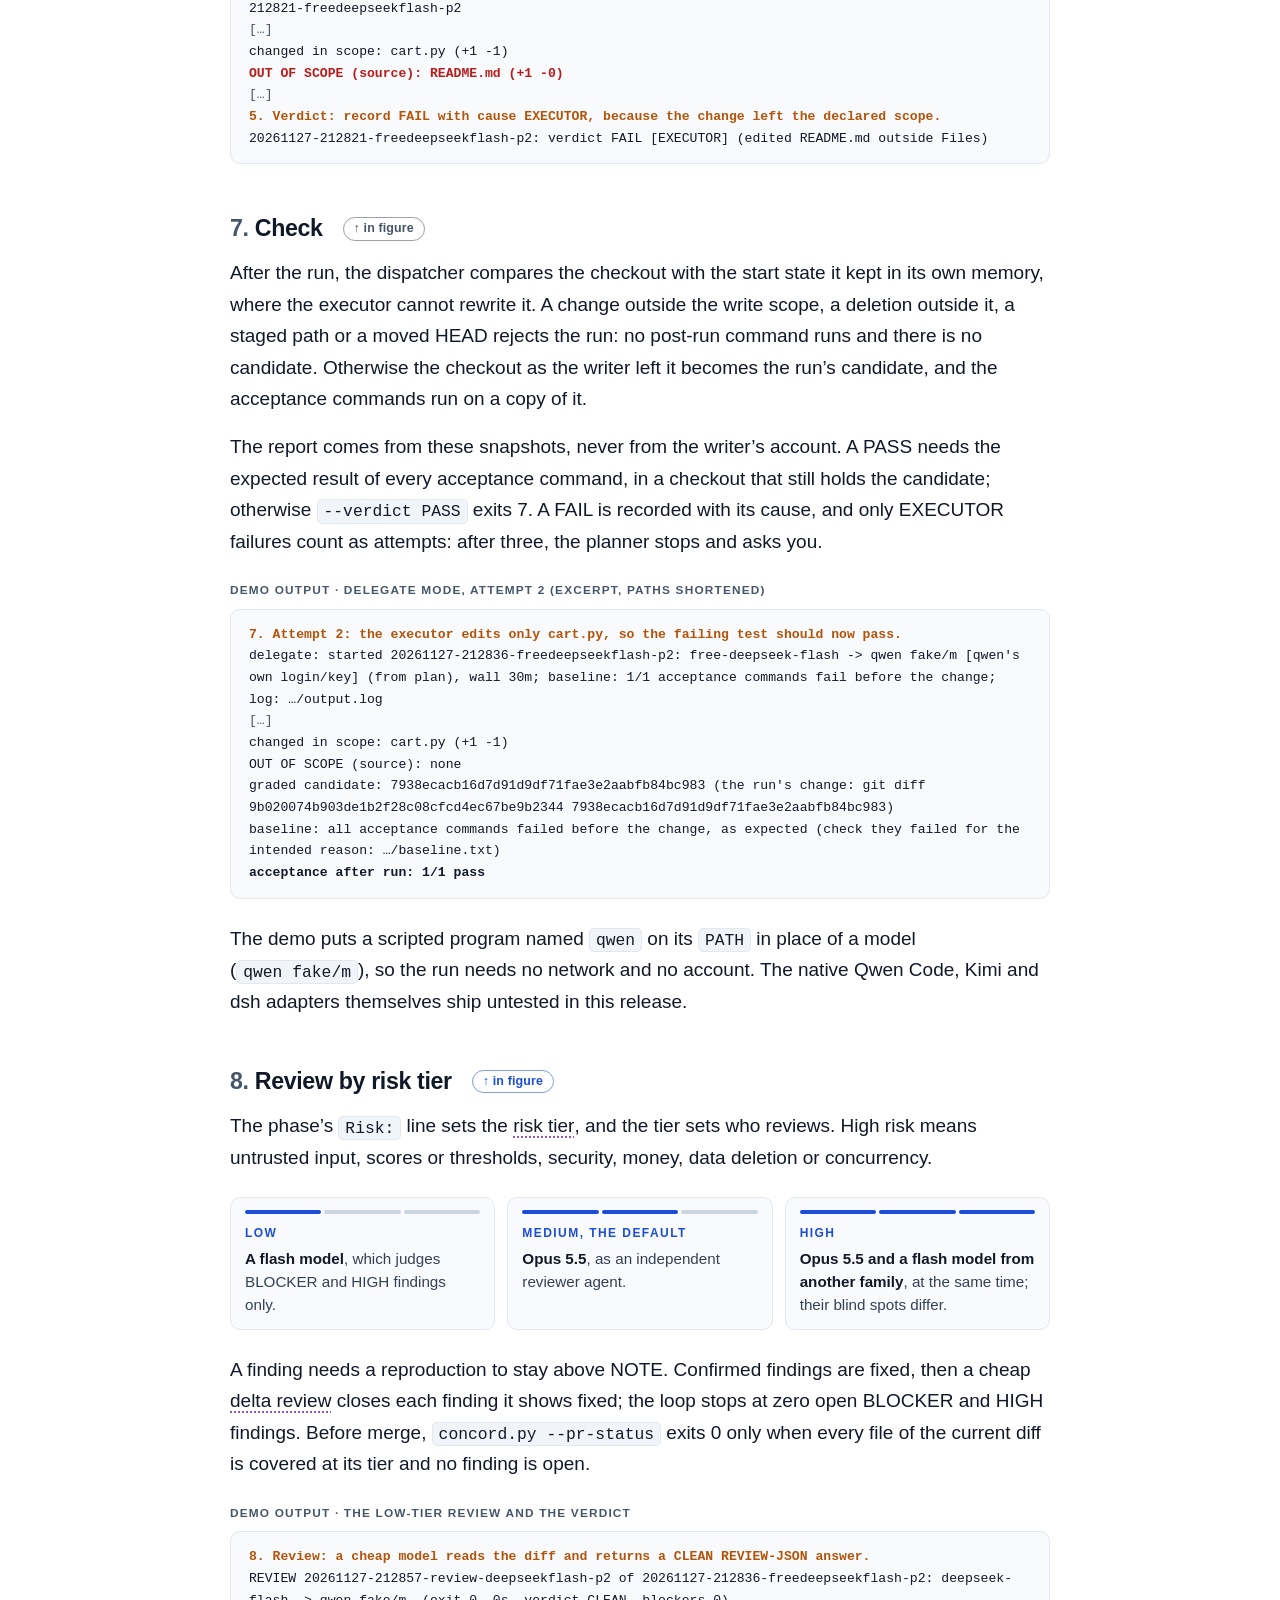
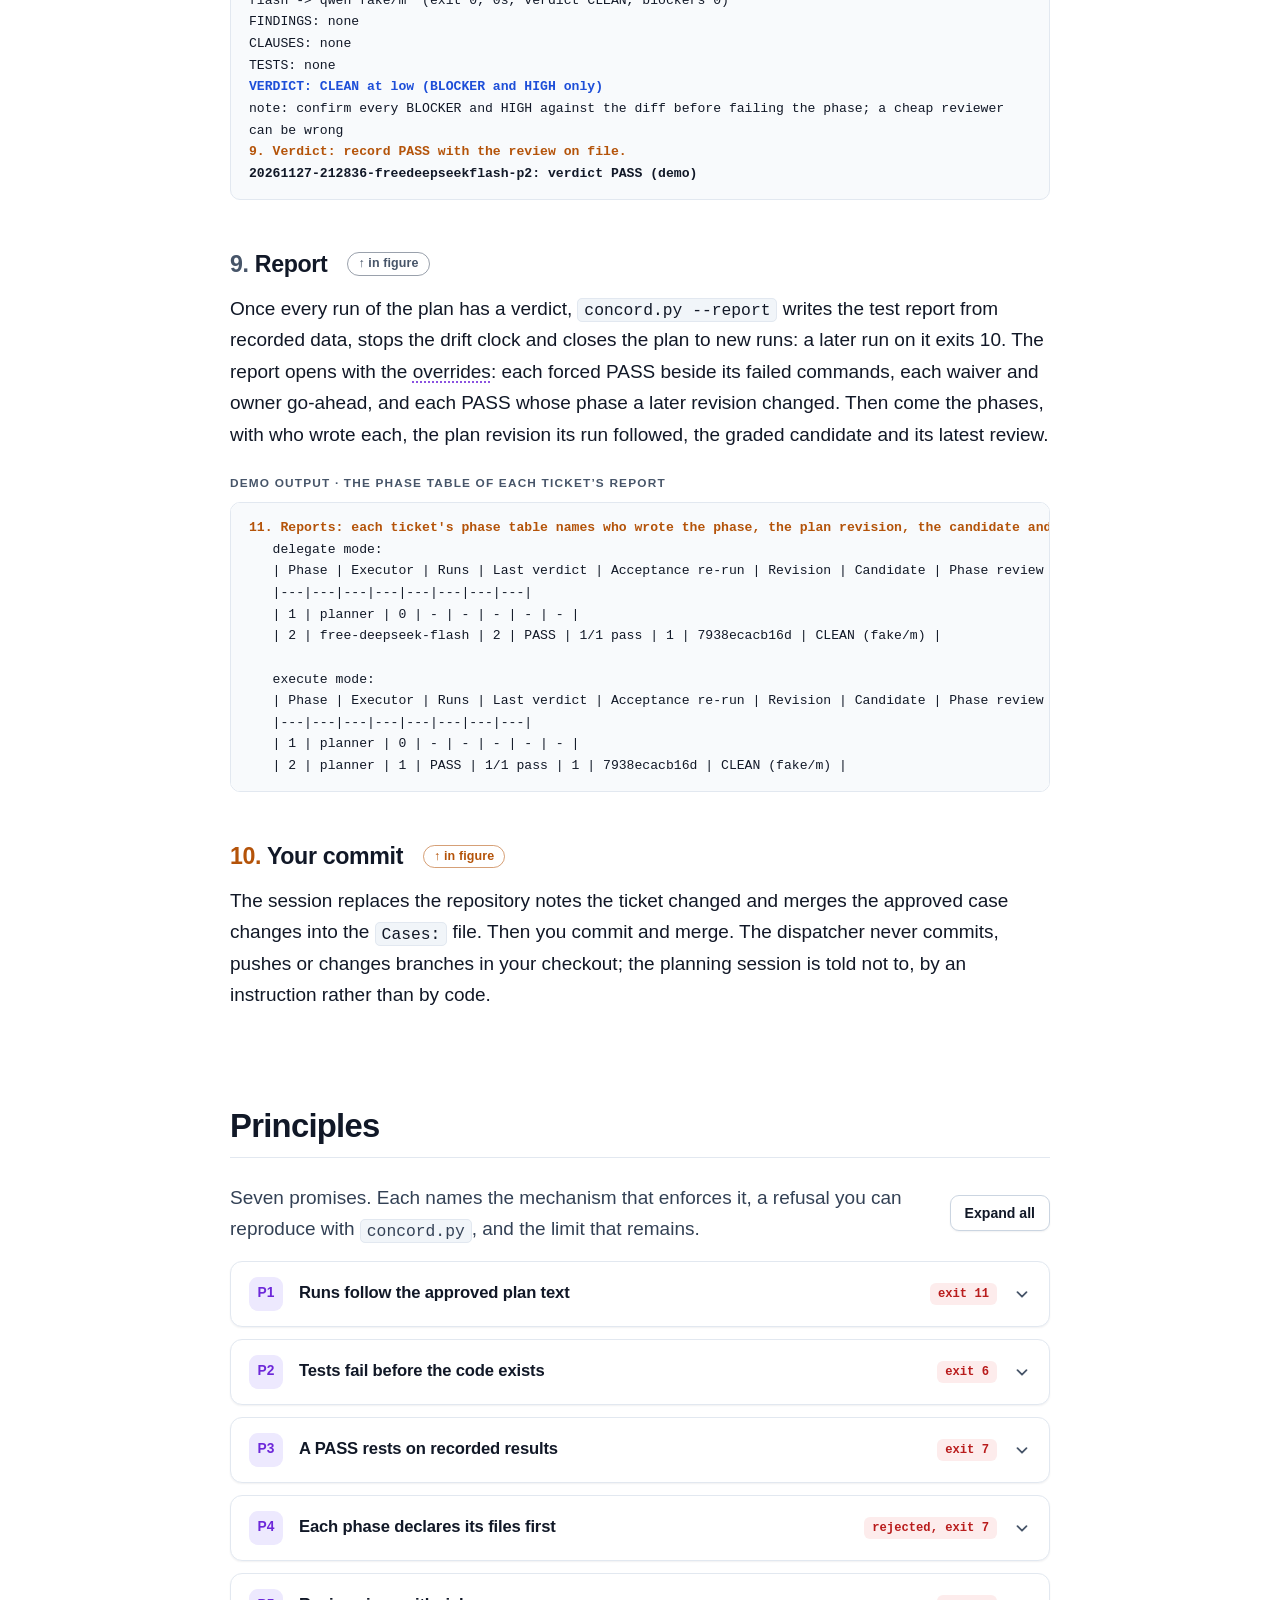
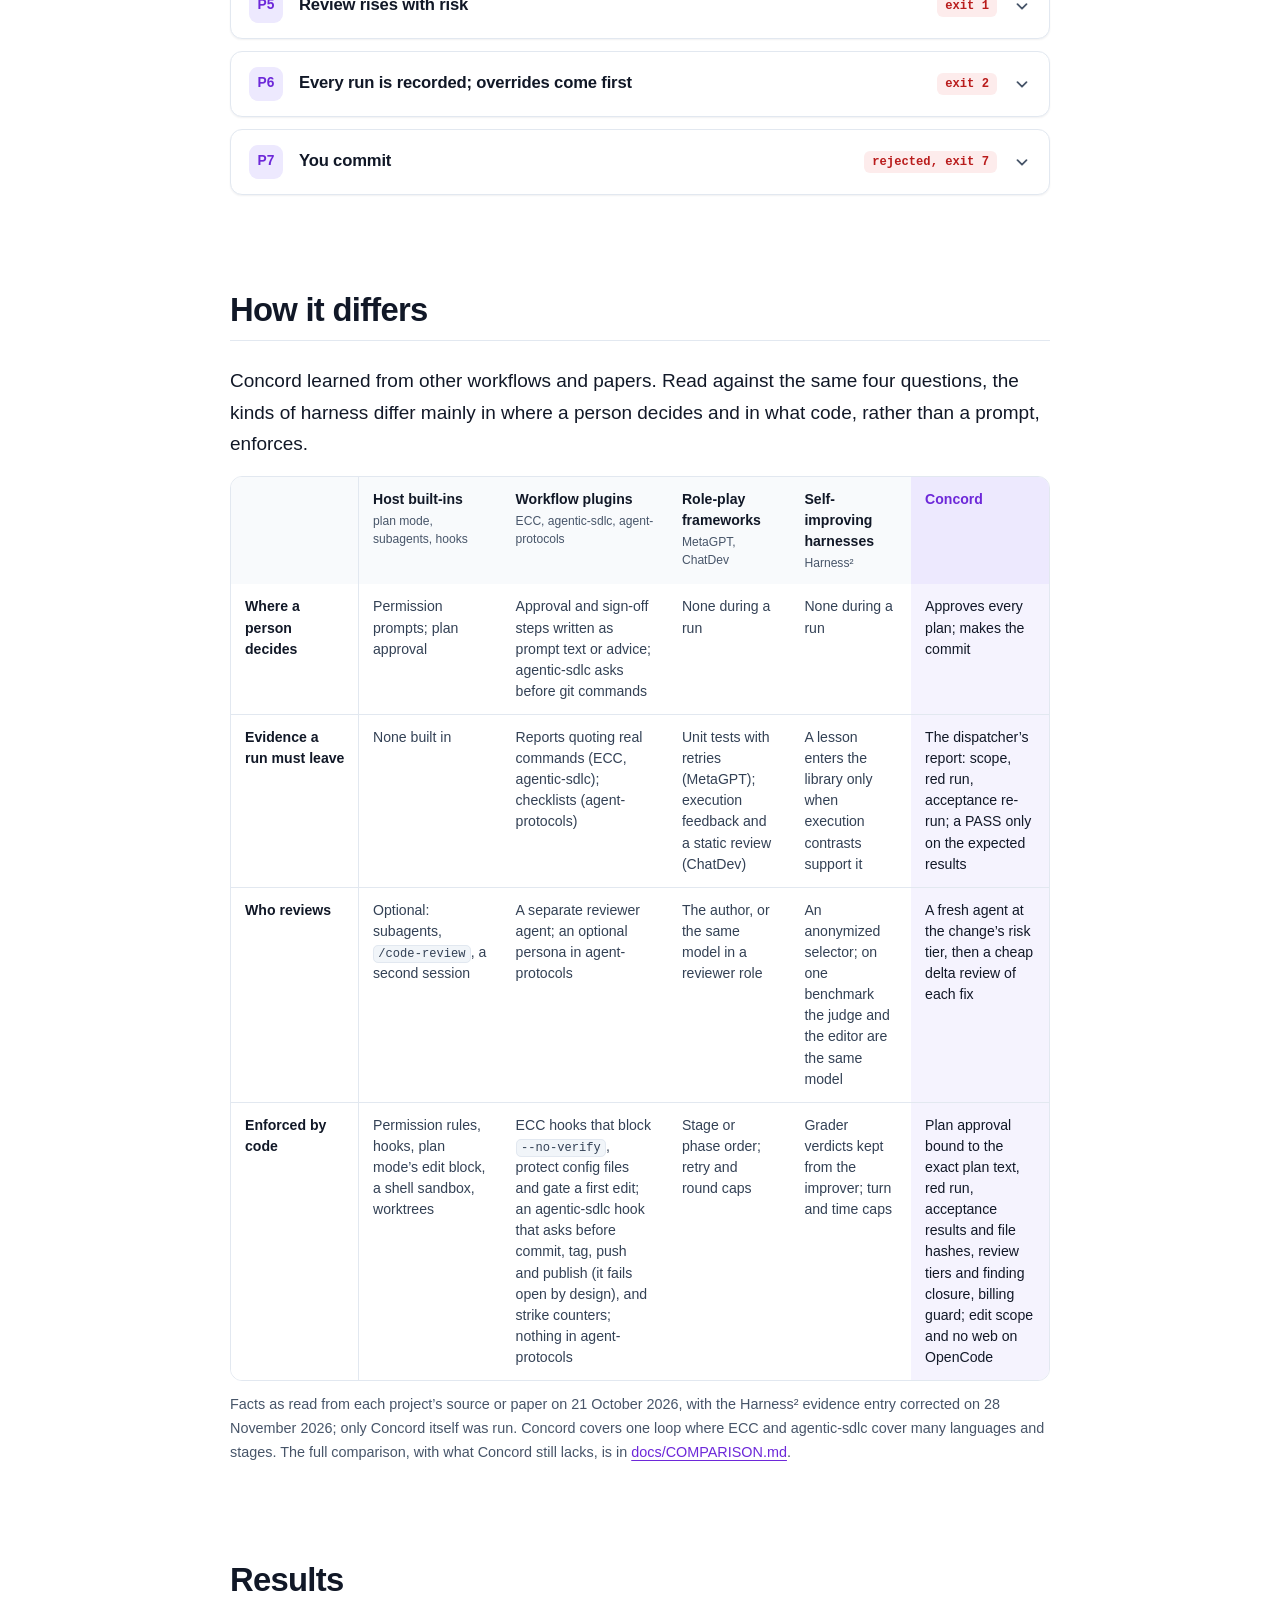
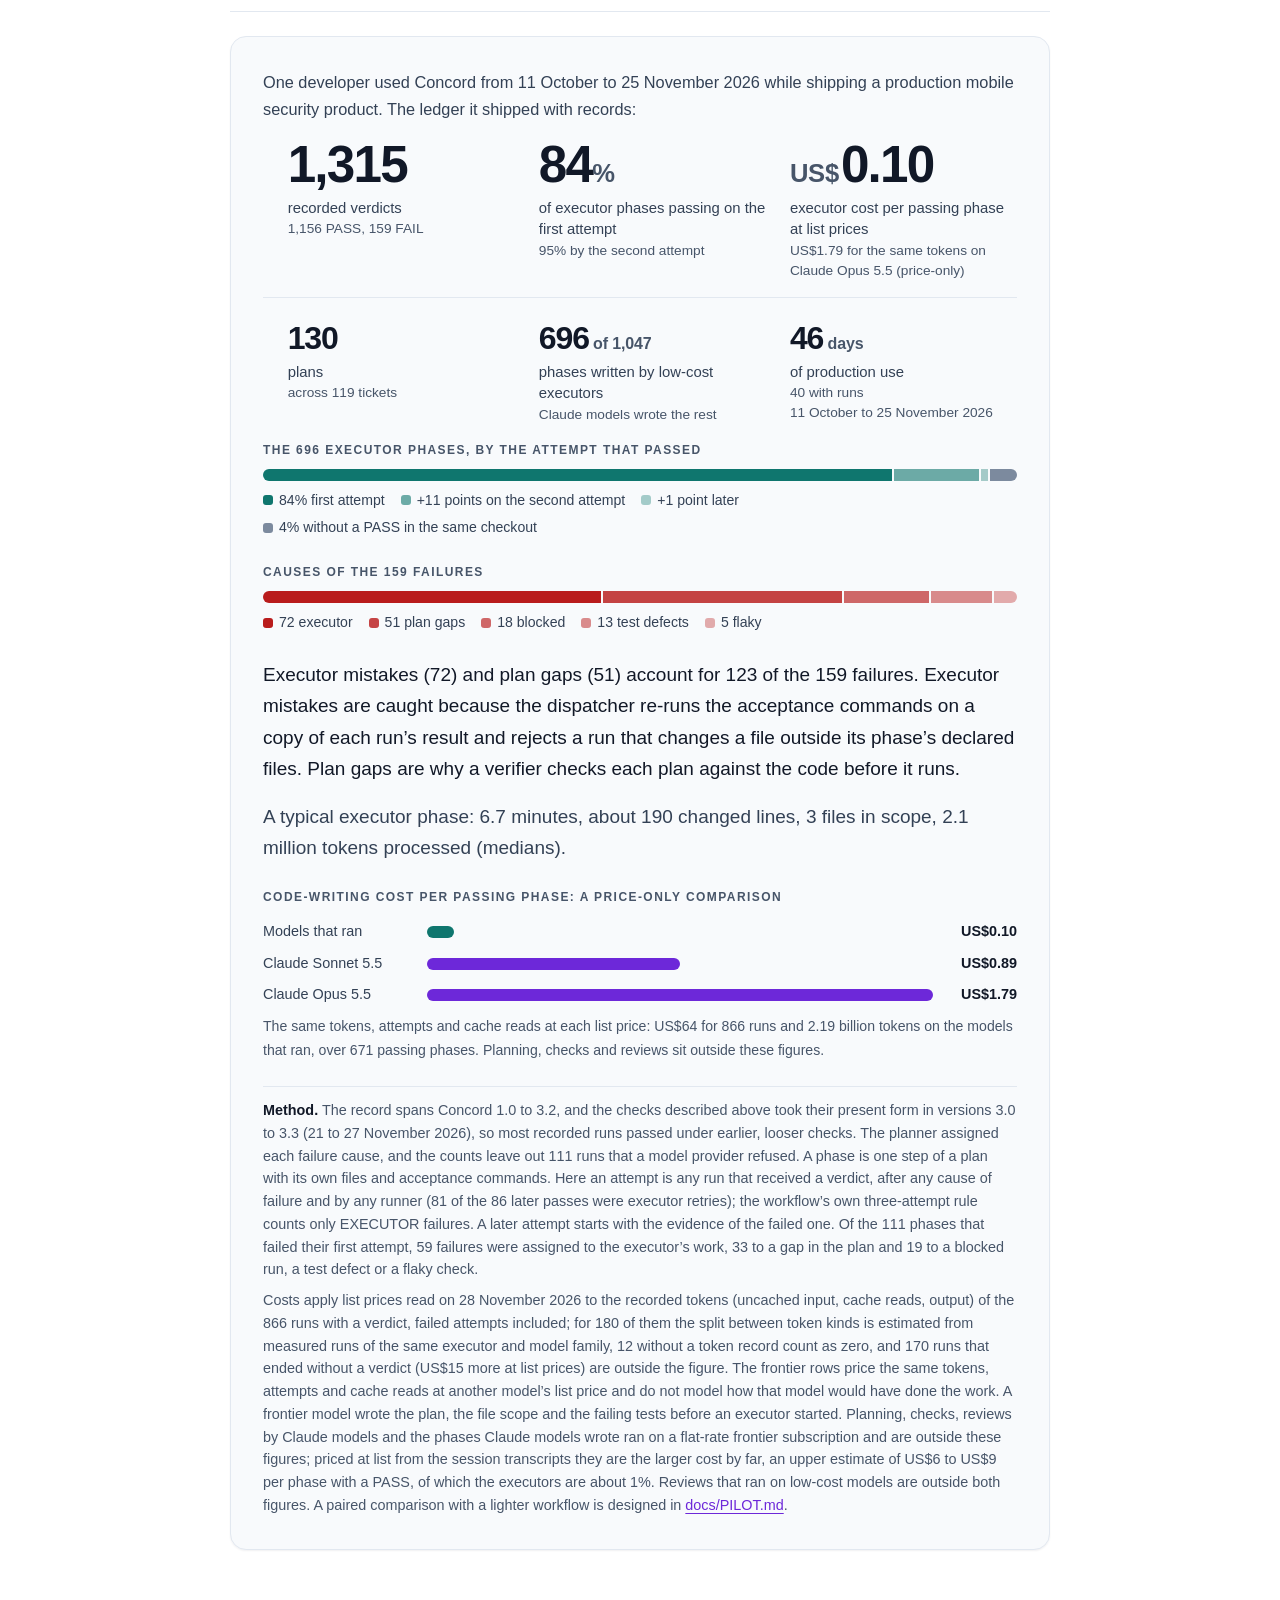
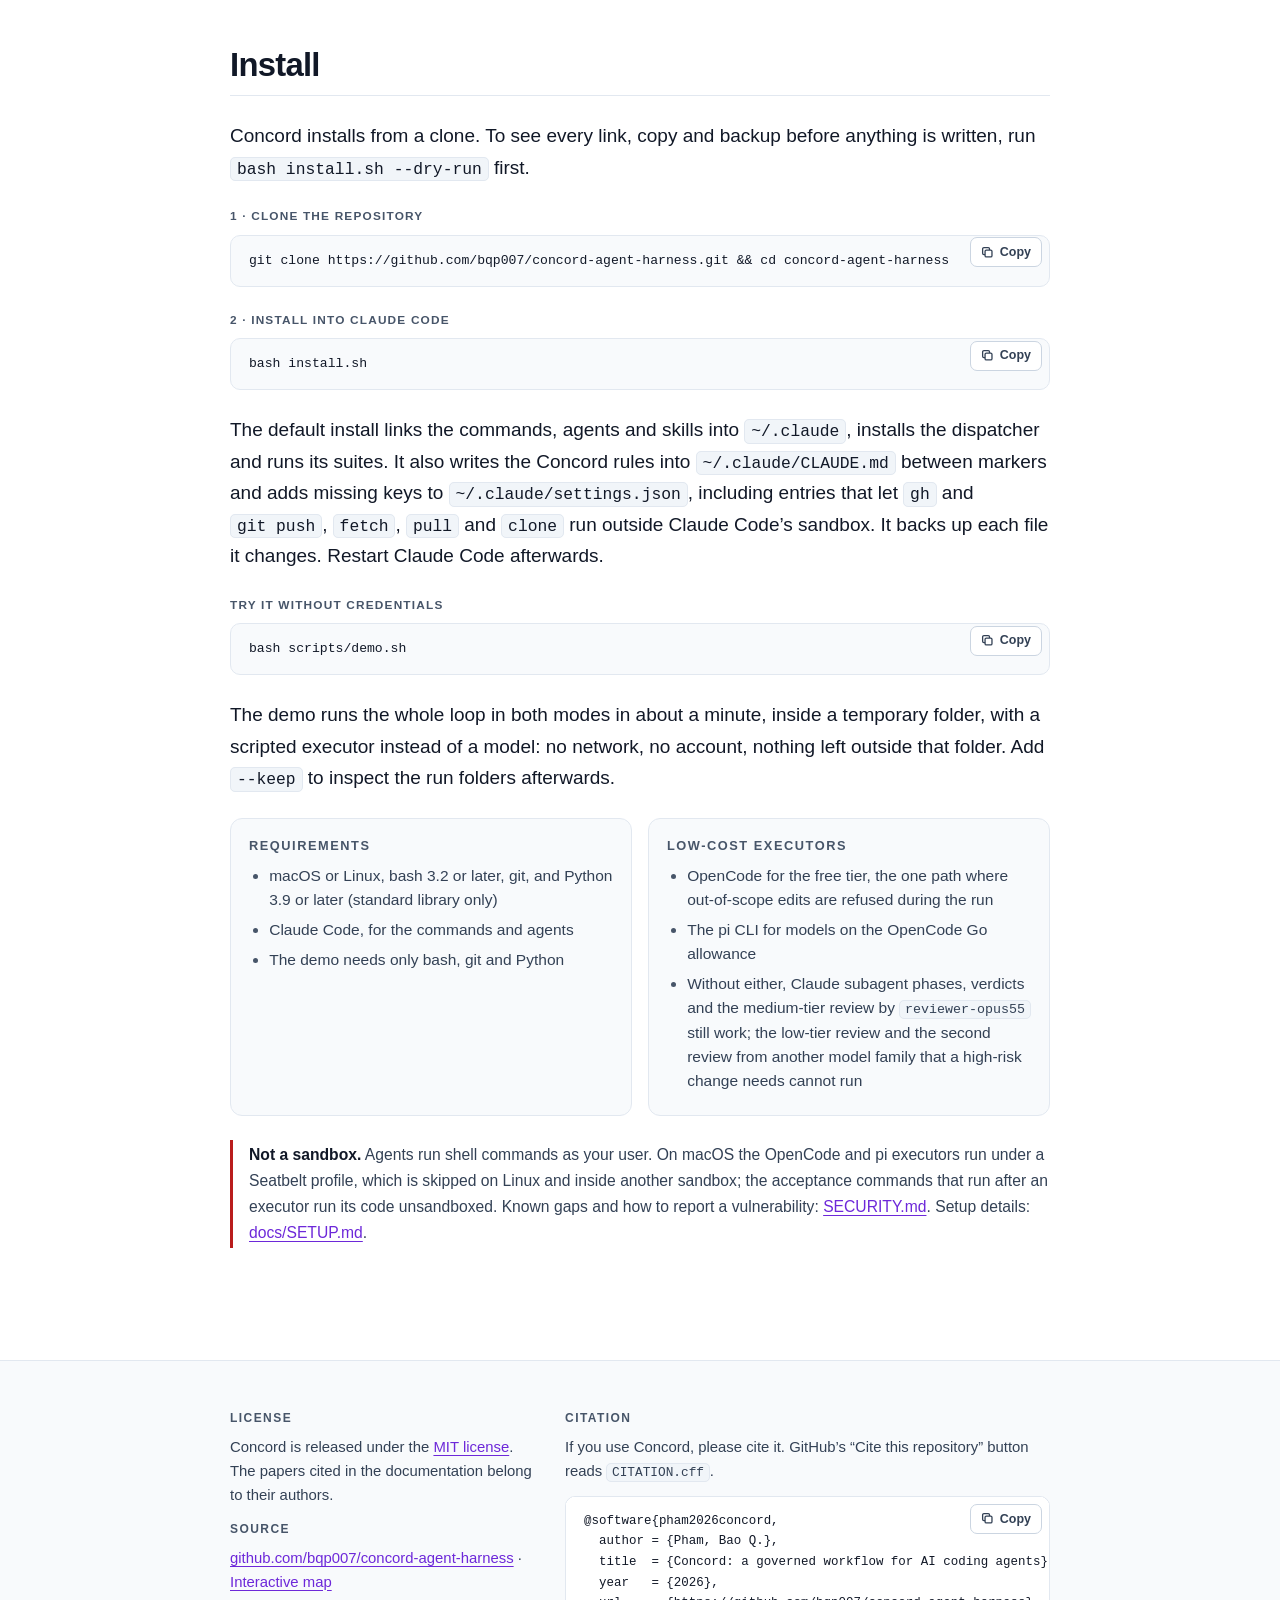
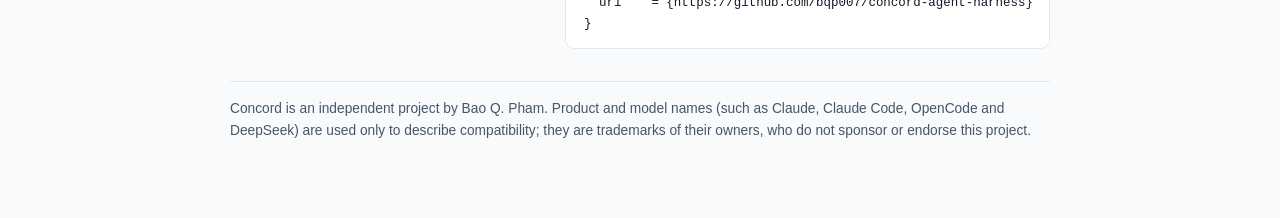
==== commit 9b4aa9b4: "State the versions behind the record and qualify two method details The record spans Concord 1.0 to " ====
--- a/site/index.html
+++ b/site/index.html
@@ -523,7 +523,7 @@
         </ul>
       </div>
       <p>Executor mistakes (72) and plan gaps (51) account for 123 of the 159 failures. Executor mistakes are caught because the dispatcher re-runs the acceptance commands on a copy of each run&rsquo;s result and rejects a run that changes a file outside its phase&rsquo;s declared files. Plan gaps are why a verifier checks each plan against the code before it runs.</p>
-      <p class="run-size">A typical executor phase: 6.7 minutes, 193 changed lines, 3 files in scope, 2.1 million tokens processed (medians).</p>
+      <p class="run-size">A typical executor phase: 6.7 minutes, about 190 changed lines, 3 files in scope, 2.1 million tokens processed (medians).</p>
       <div class="cost">
         <span class="eyebrow">Code-writing cost per passing phase: a price-only comparison</span>
         <div class="cost-rows" role="img" aria-label="US$ per passing phase for the same tokens, attempts and cache reads at each list price: the models that ran 0.10, Claude Sonnet 5.5 0.89, Claude Opus 5.5 1.79">
@@ -534,7 +534,7 @@
         <p class="cost-caption">The same tokens, attempts and cache reads at each list price: US$64 for 866 runs and 2.19 billion tokens on the models that ran, over 671 passing phases. Planning, checks and reviews sit outside these figures.</p>
       </div>
       <div class="setting-note">
-        <p><strong>Method.</strong> The planner assigned each failure cause, and the counts leave out 111 runs that a model provider refused. A phase is one step of a plan with its own files and acceptance commands. Here an attempt is any run that received a verdict, after any cause of failure and by any runner (81 of the 86 later passes were executor retries); the dispatcher&rsquo;s own three-attempt rule counts only EXECUTOR failures. A later attempt starts with the evidence of the failed one. Of the 111 phases that failed their first attempt, 59 failures were assigned to the executor&rsquo;s work, 33 to a gap in the plan and 19 to a blocked run, a test defect or a flaky check.</p>
+        <p><strong>Method.</strong> The record spans Concord 1.0 to 3.2, and the checks described above took their present form in versions 3.0 to 3.3 (21 to 27 November 2026), so most recorded runs passed under earlier, looser checks. The planner assigned each failure cause, and the counts leave out 111 runs that a model provider refused. A phase is one step of a plan with its own files and acceptance commands. Here an attempt is any run that received a verdict, after any cause of failure and by any runner (81 of the 86 later passes were executor retries); the workflow&rsquo;s own three-attempt rule counts only EXECUTOR failures. A later attempt starts with the evidence of the failed one. Of the 111 phases that failed their first attempt, 59 failures were assigned to the executor&rsquo;s work, 33 to a gap in the plan and 19 to a blocked run, a test defect or a flaky check.</p>
         <p>Costs apply list prices read on 28 November 2026 to the recorded tokens (uncached input, cache reads, output) of the 866 runs with a verdict, failed attempts included; for 180 of them the split between token kinds is estimated from measured runs of the same executor and model family, 12 without a token record count as zero, and 170 runs that ended without a verdict (US$15 more at list prices) are outside the figure. The frontier rows price the same tokens, attempts and cache reads at another model&rsquo;s list price and do not model how that model would have done the work. A frontier model wrote the plan, the file scope and the failing tests before an executor started. Planning, checks, reviews by Claude models and the phases Claude models wrote ran on a flat-rate frontier subscription and are outside these figures; priced at list from the session transcripts they are the larger cost by far, an upper estimate of US$6 to US$9 per phase with a PASS, of which the executors are about 1%. Reviews that ran on low-cost models are outside both figures. A paired comparison with a lighter workflow is designed in <a href="https://github.com/bqp007/concord-agent-harness/blob/main/docs/PILOT.md">docs/PILOT.md</a>.</p>
       </div>
     </div>
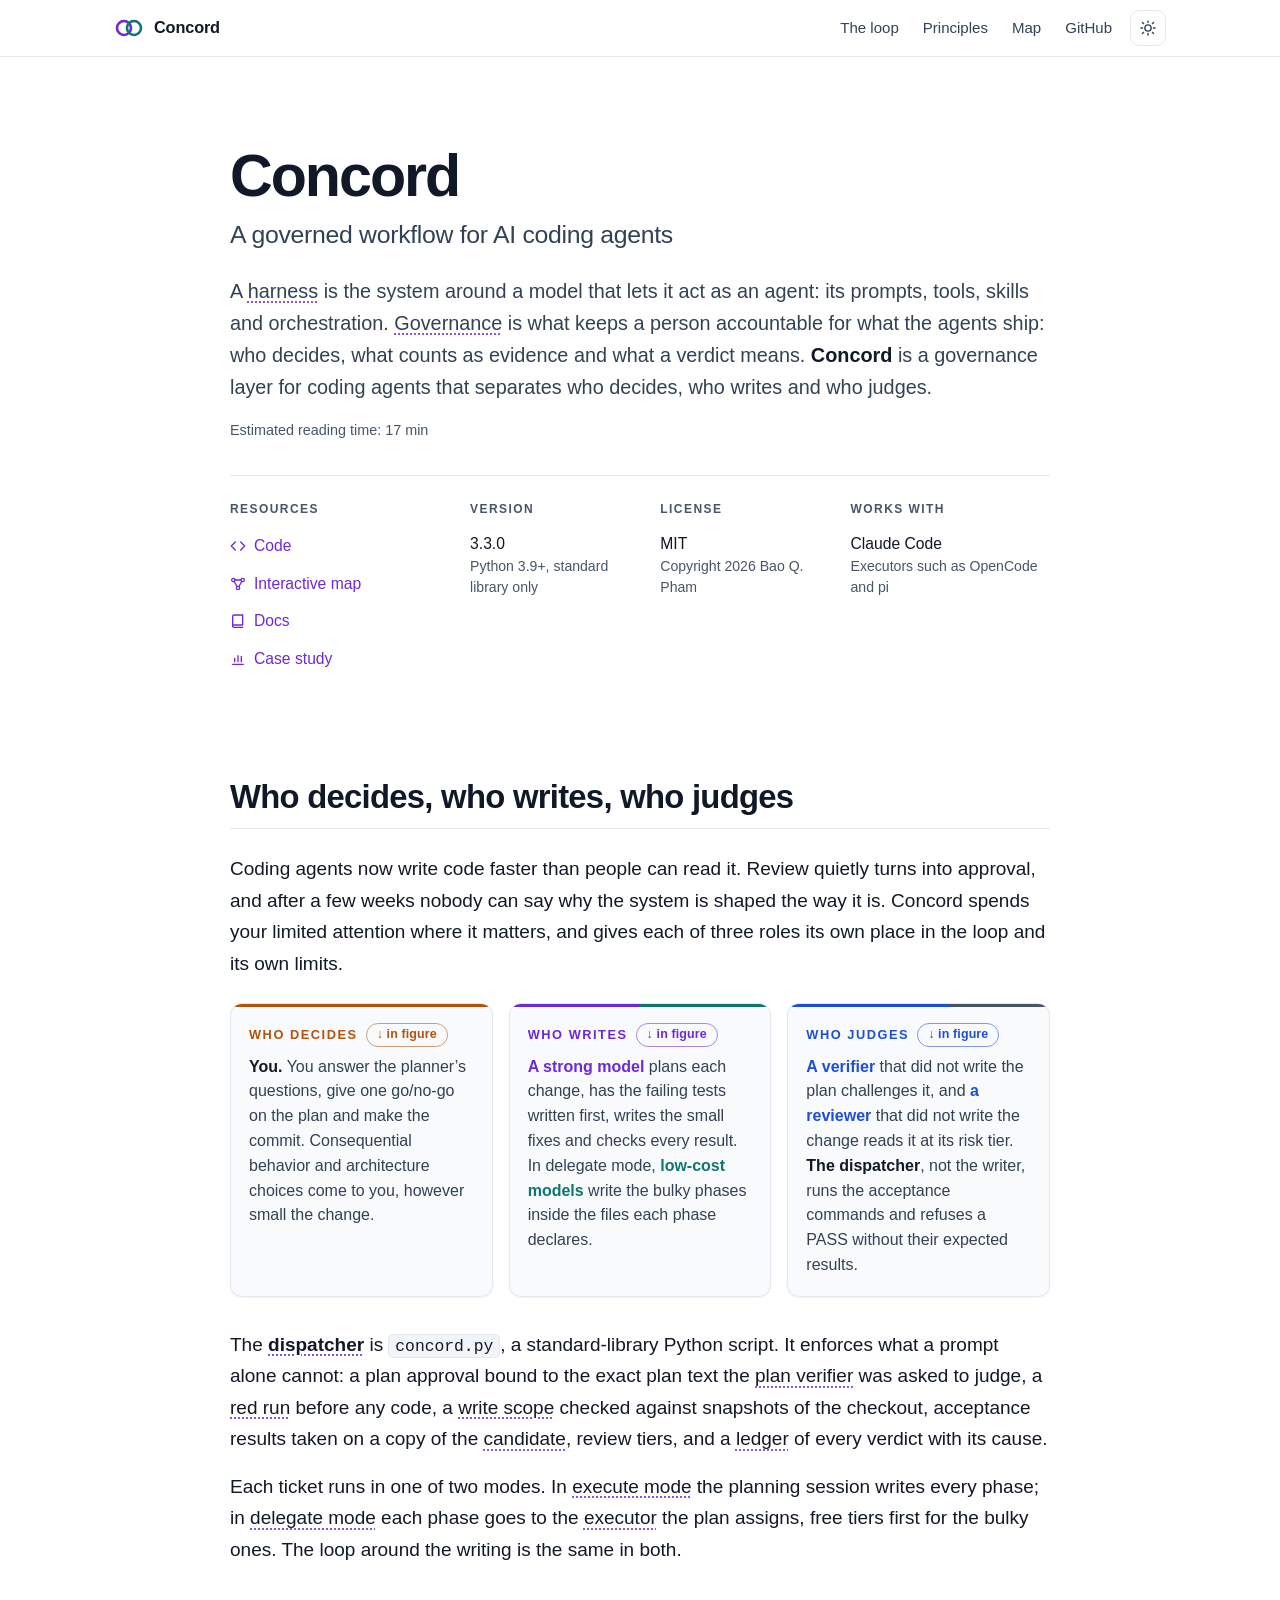
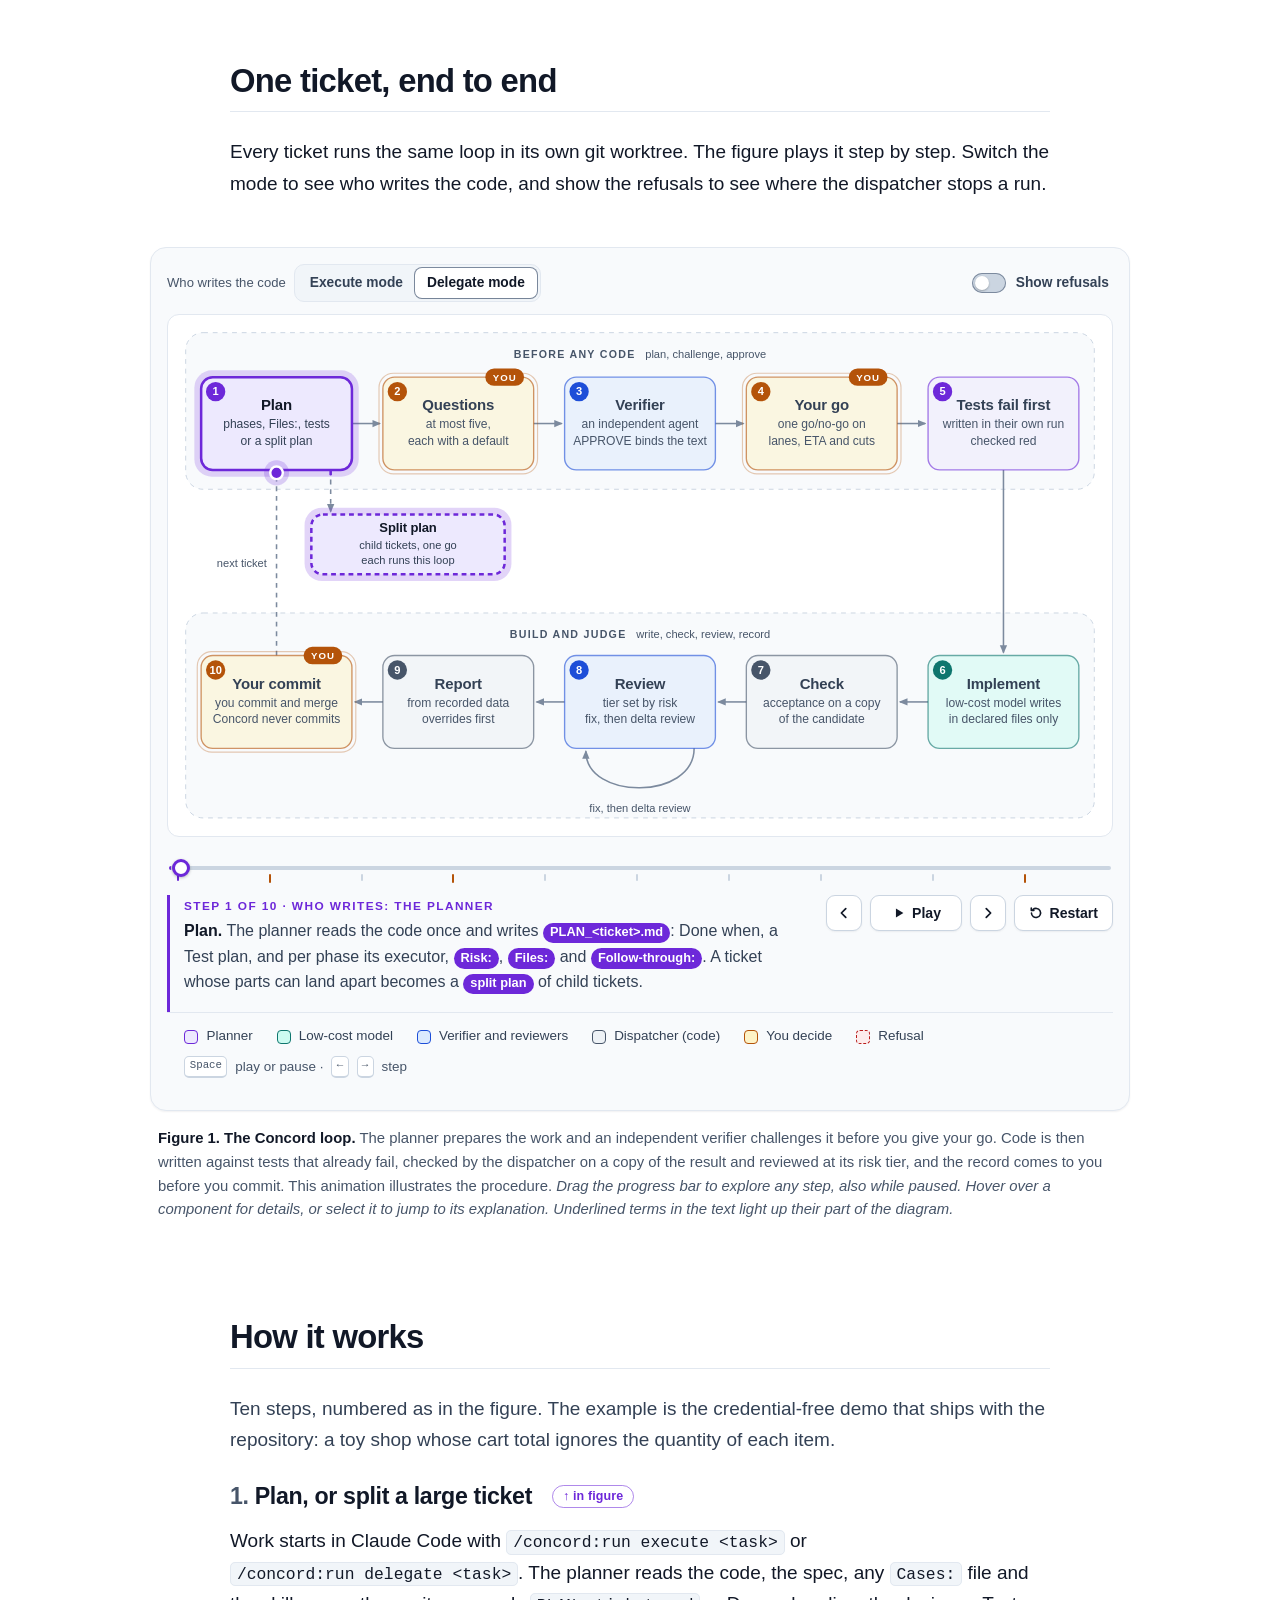
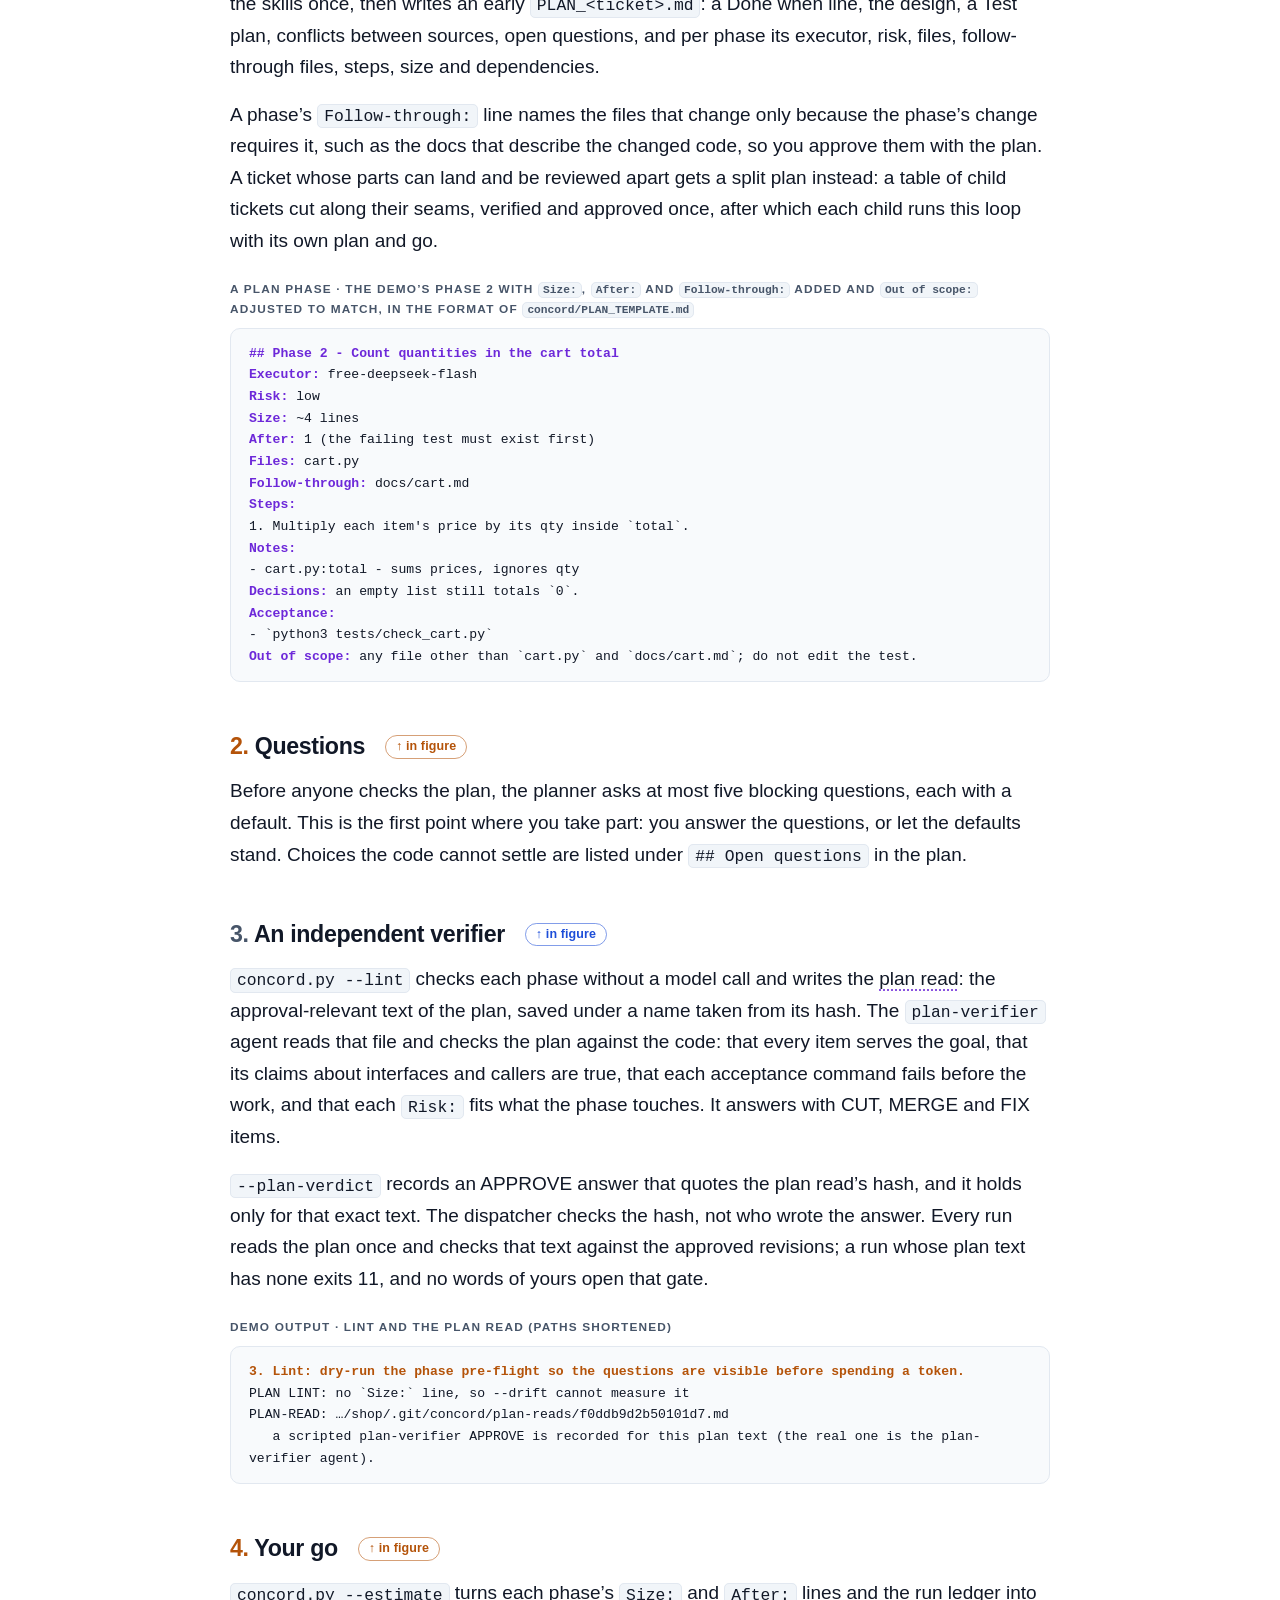
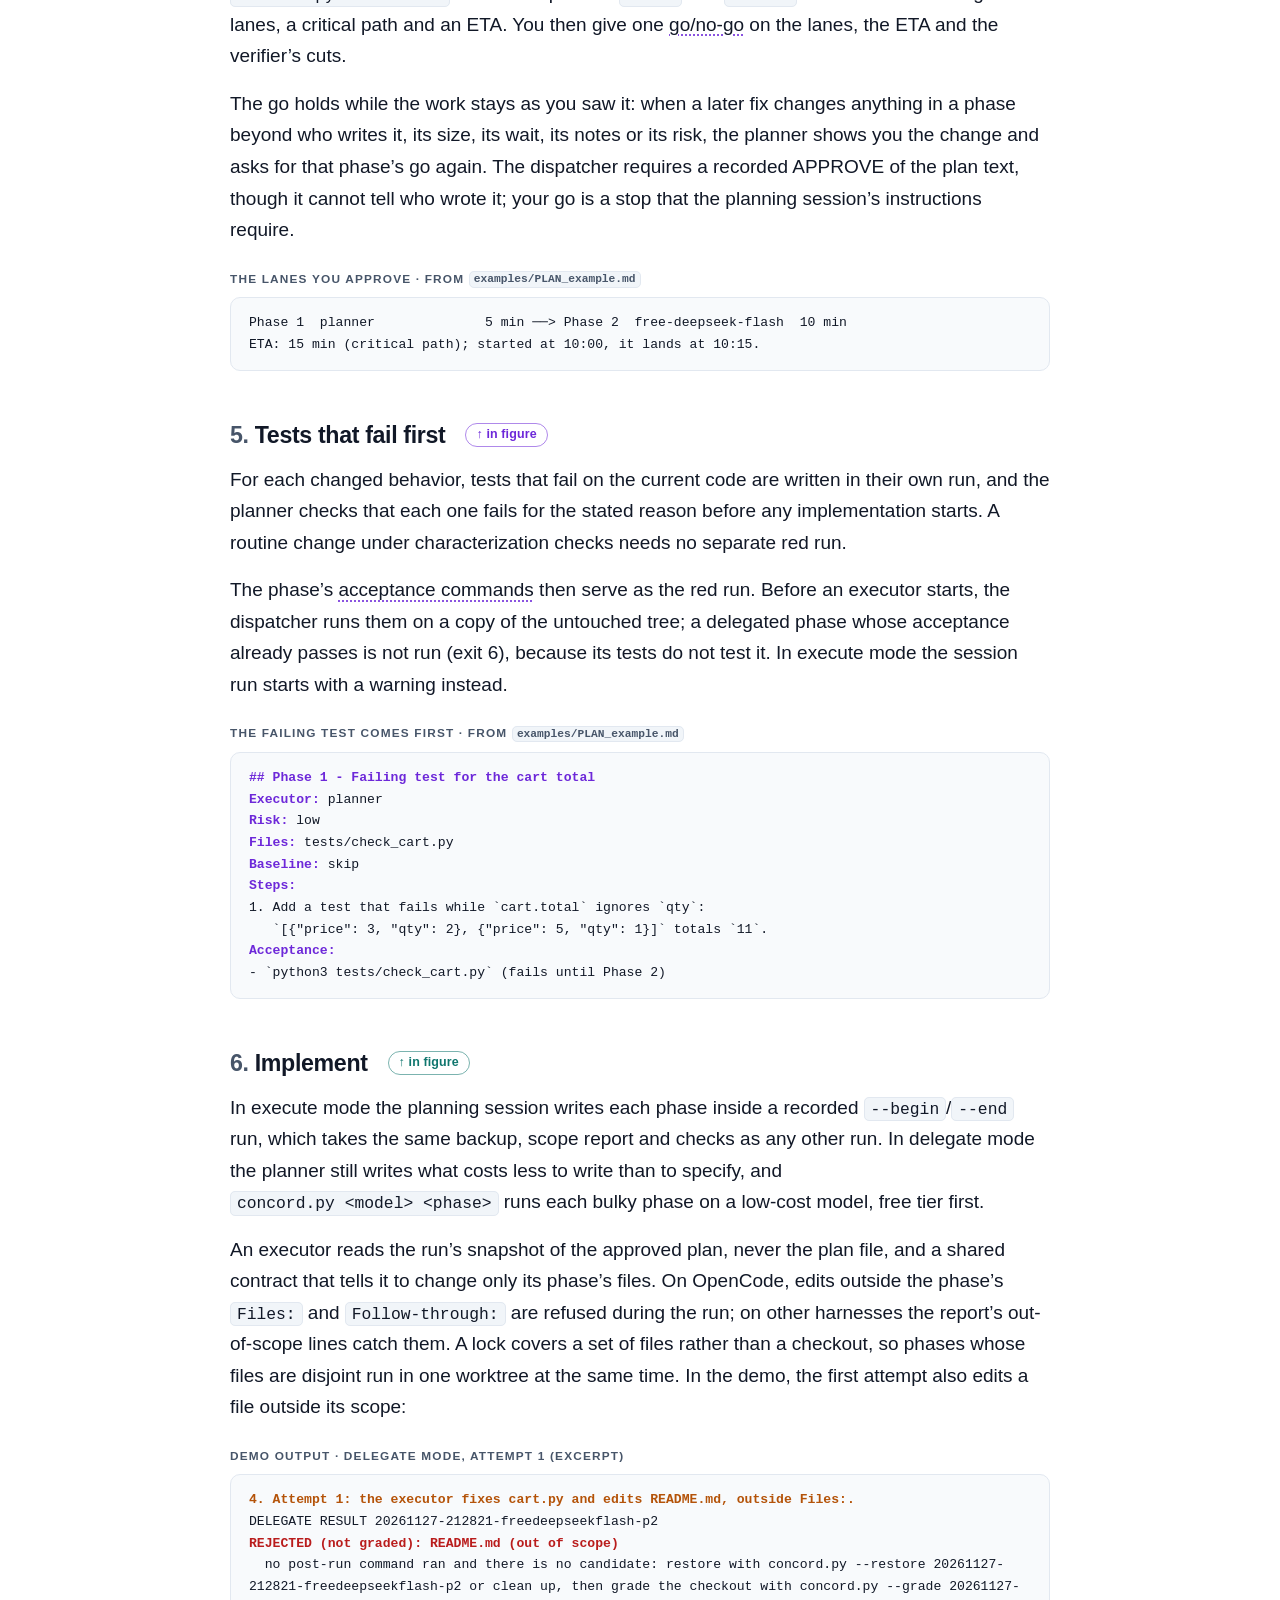
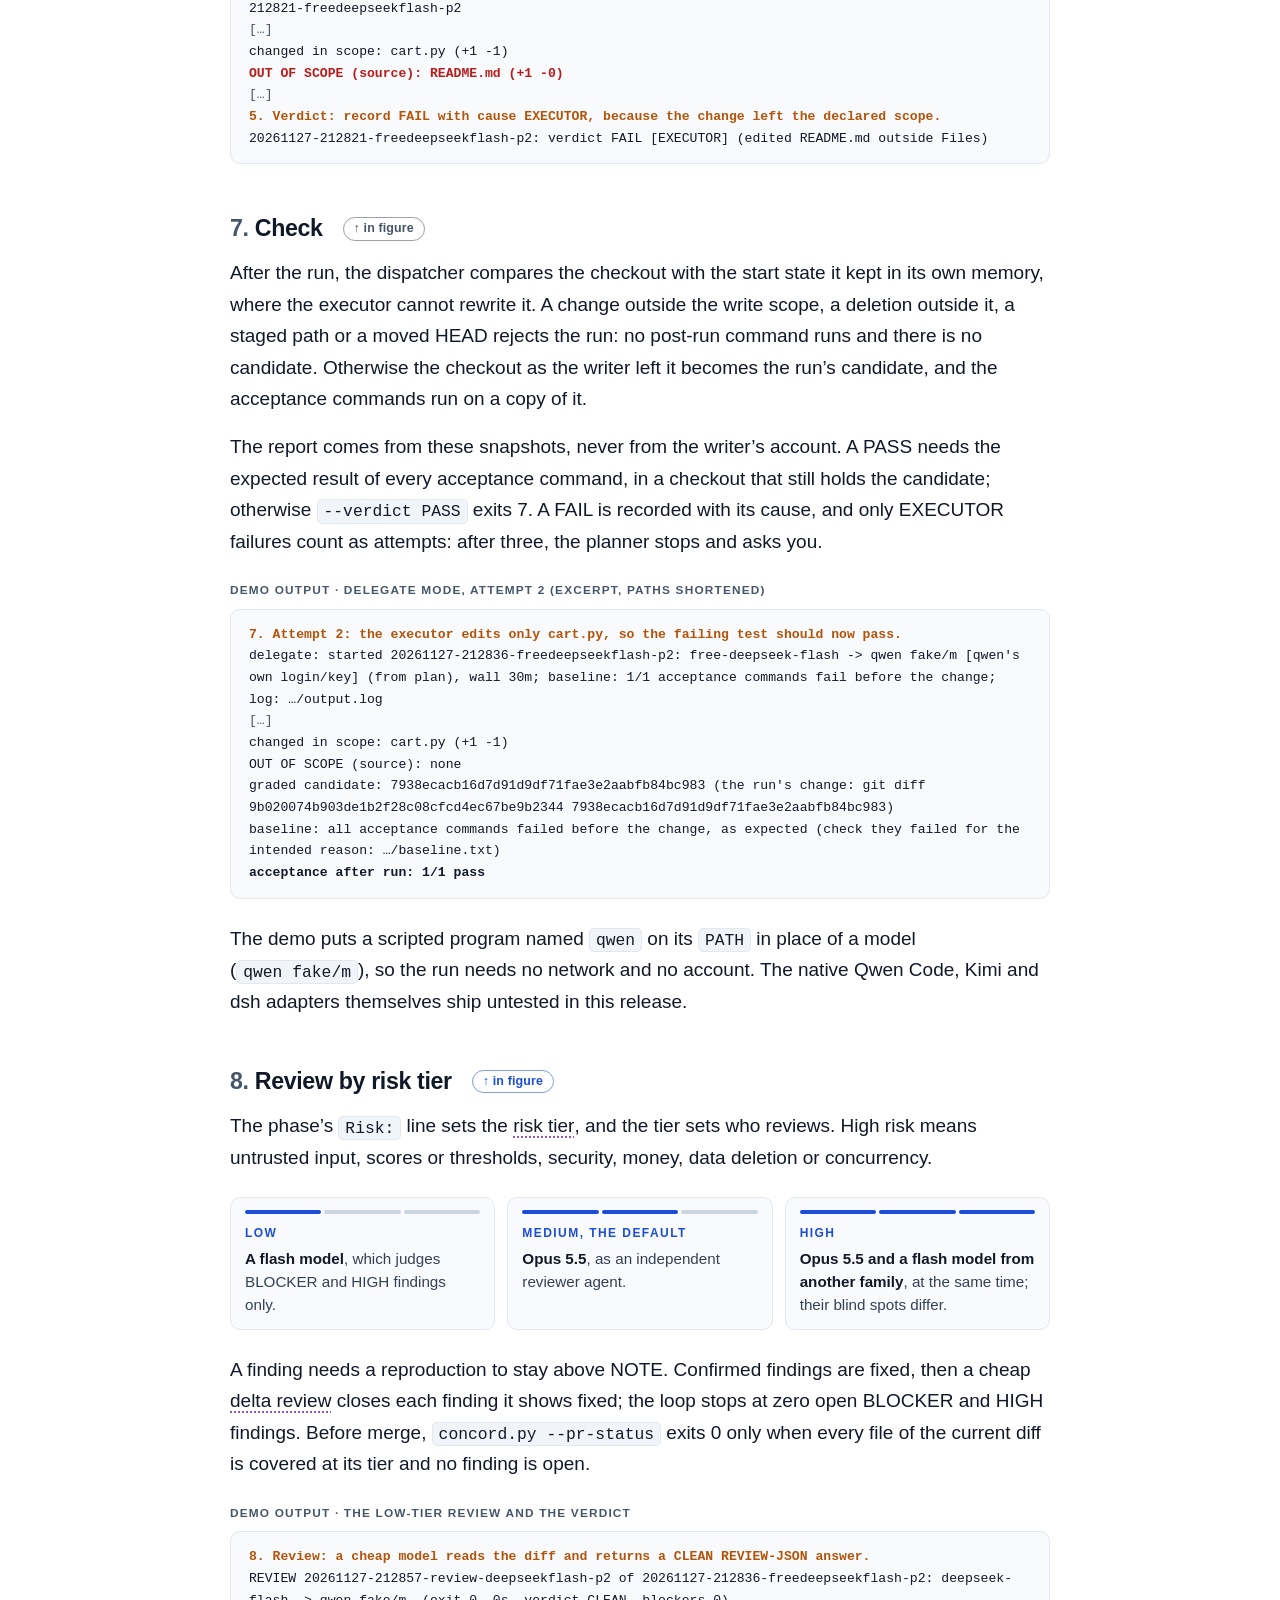
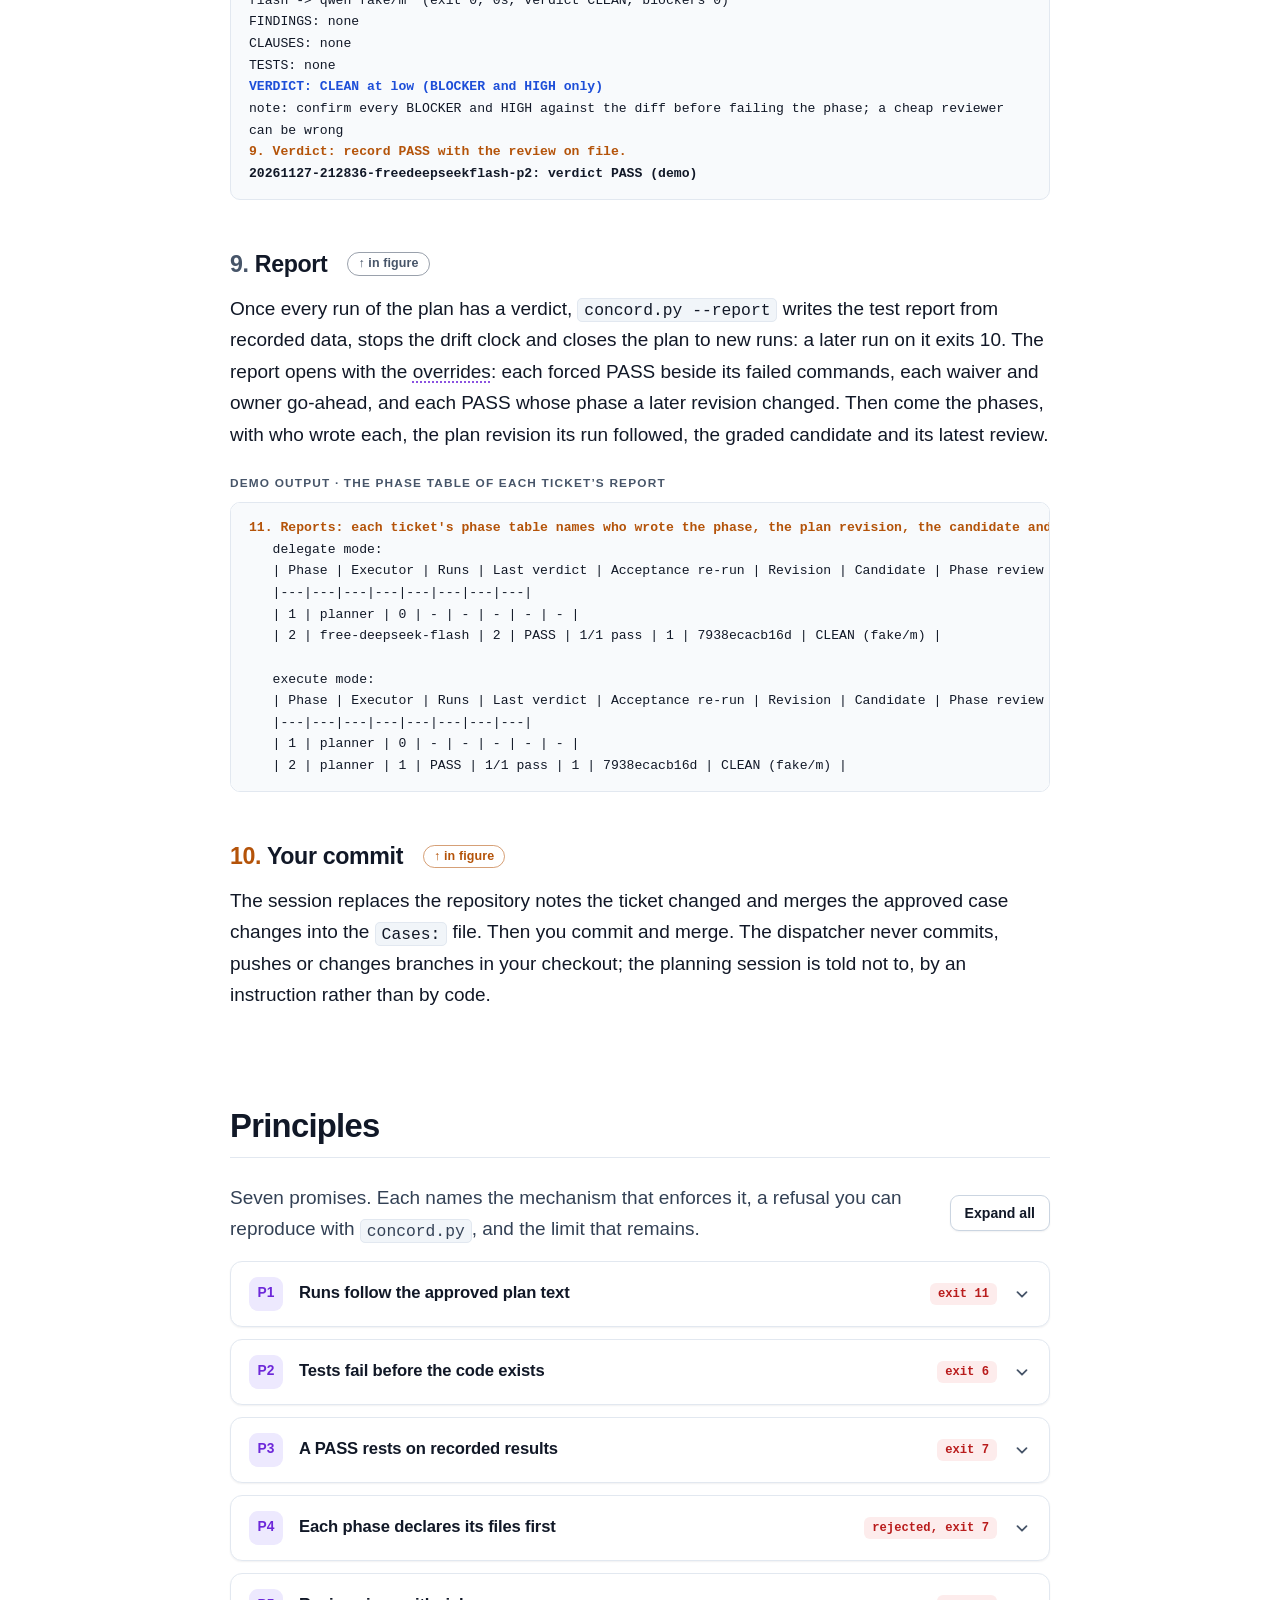
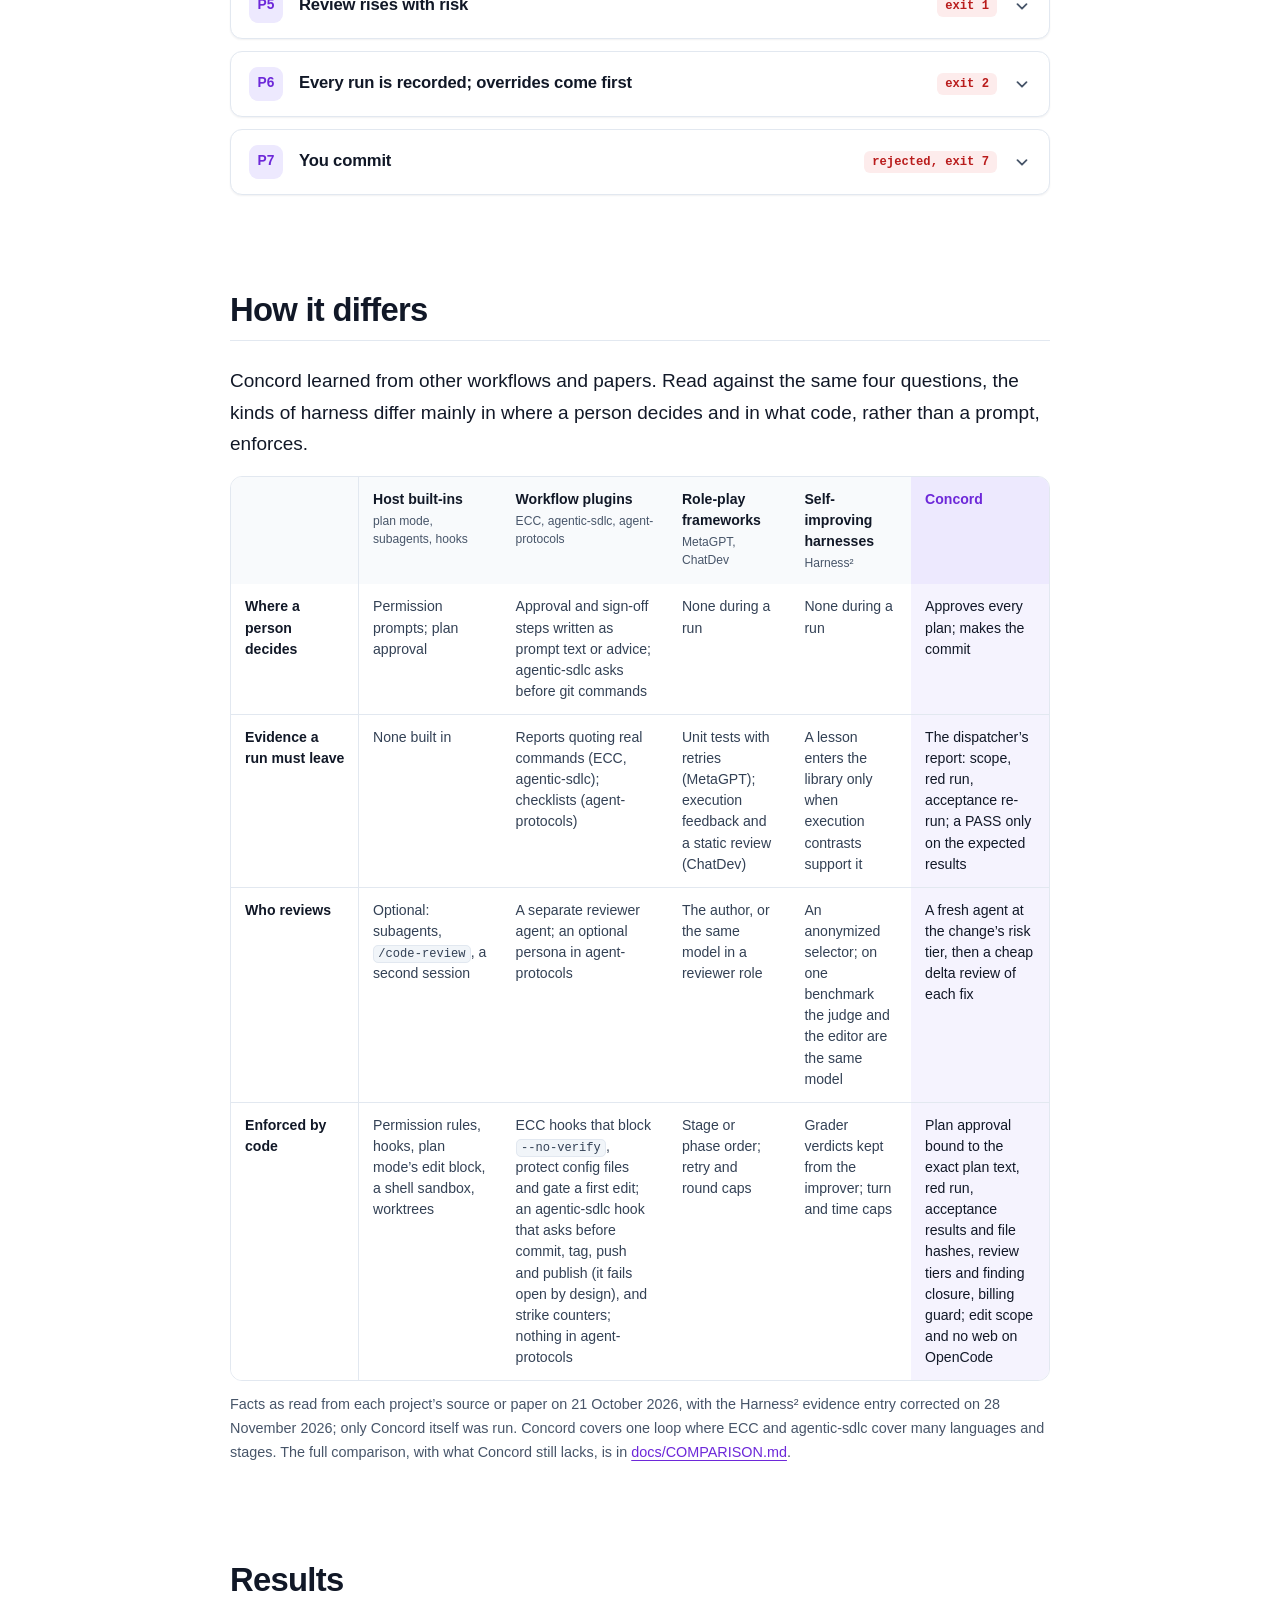
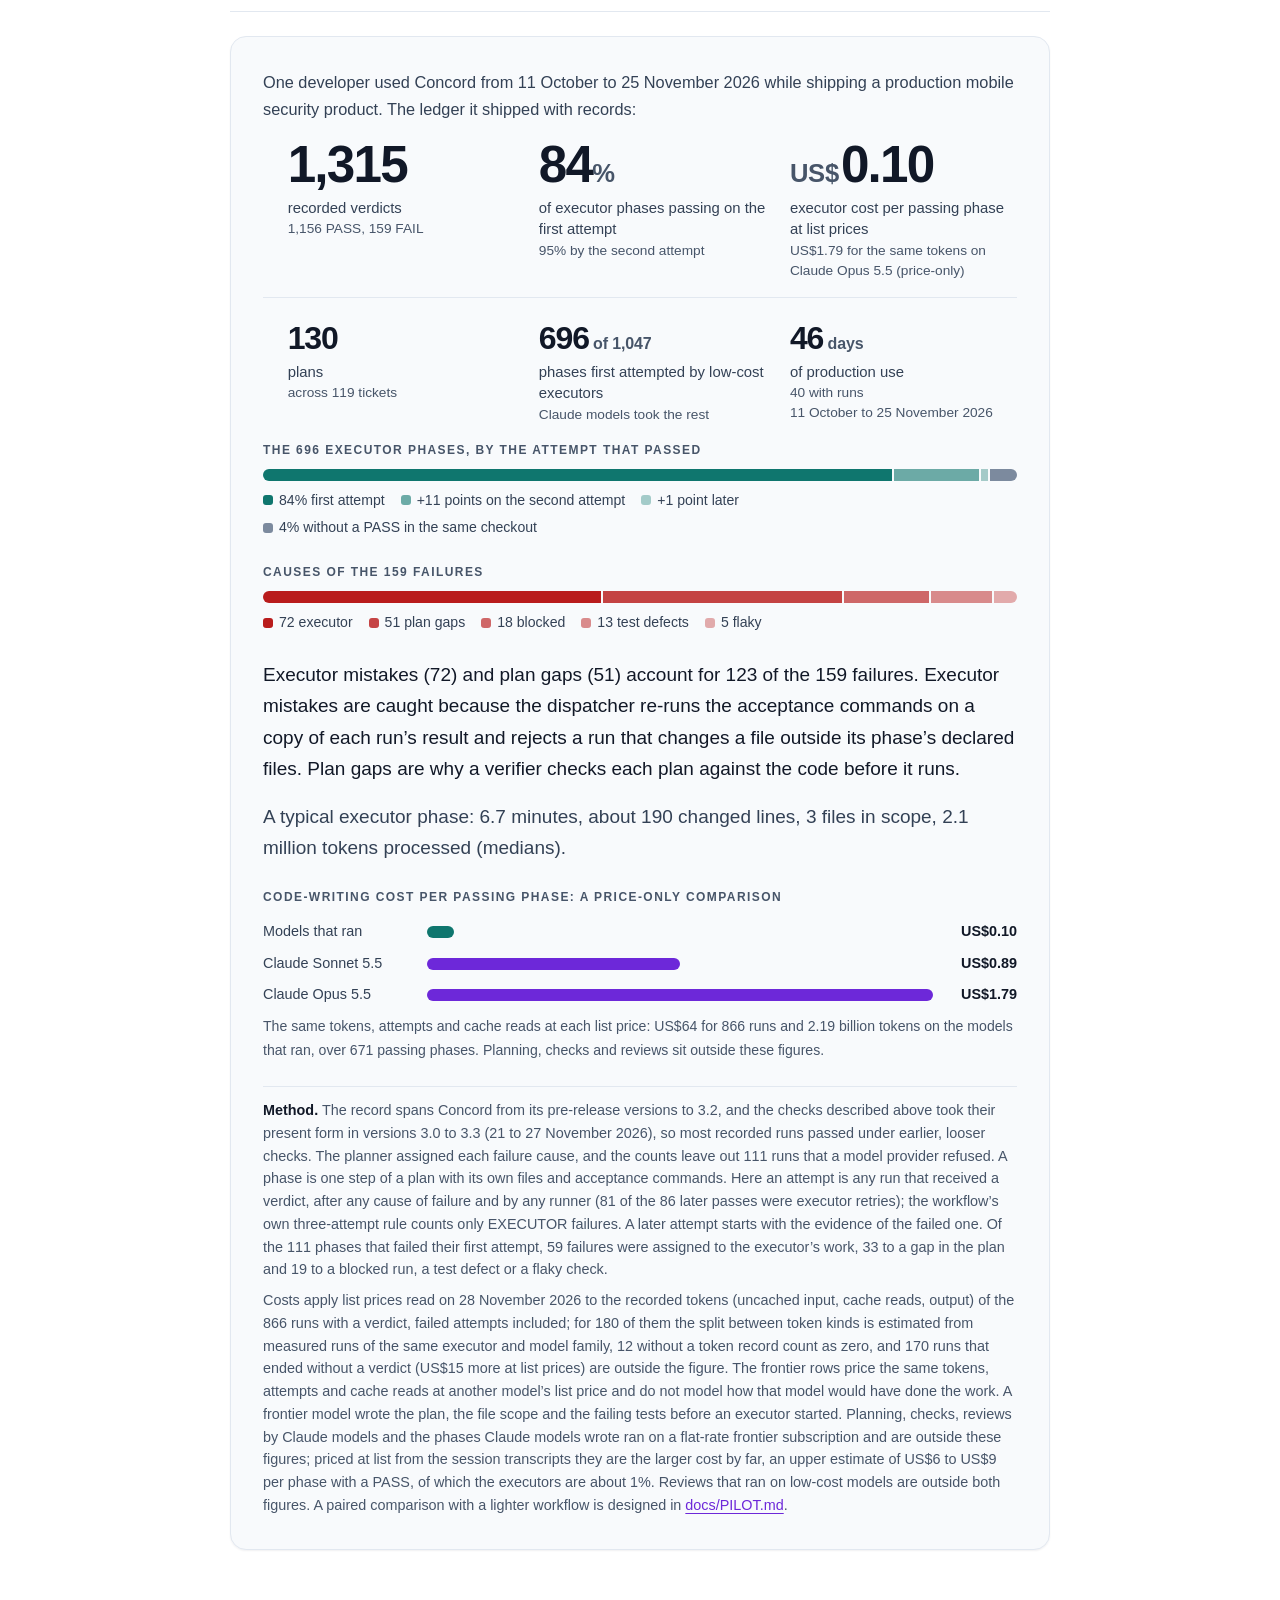
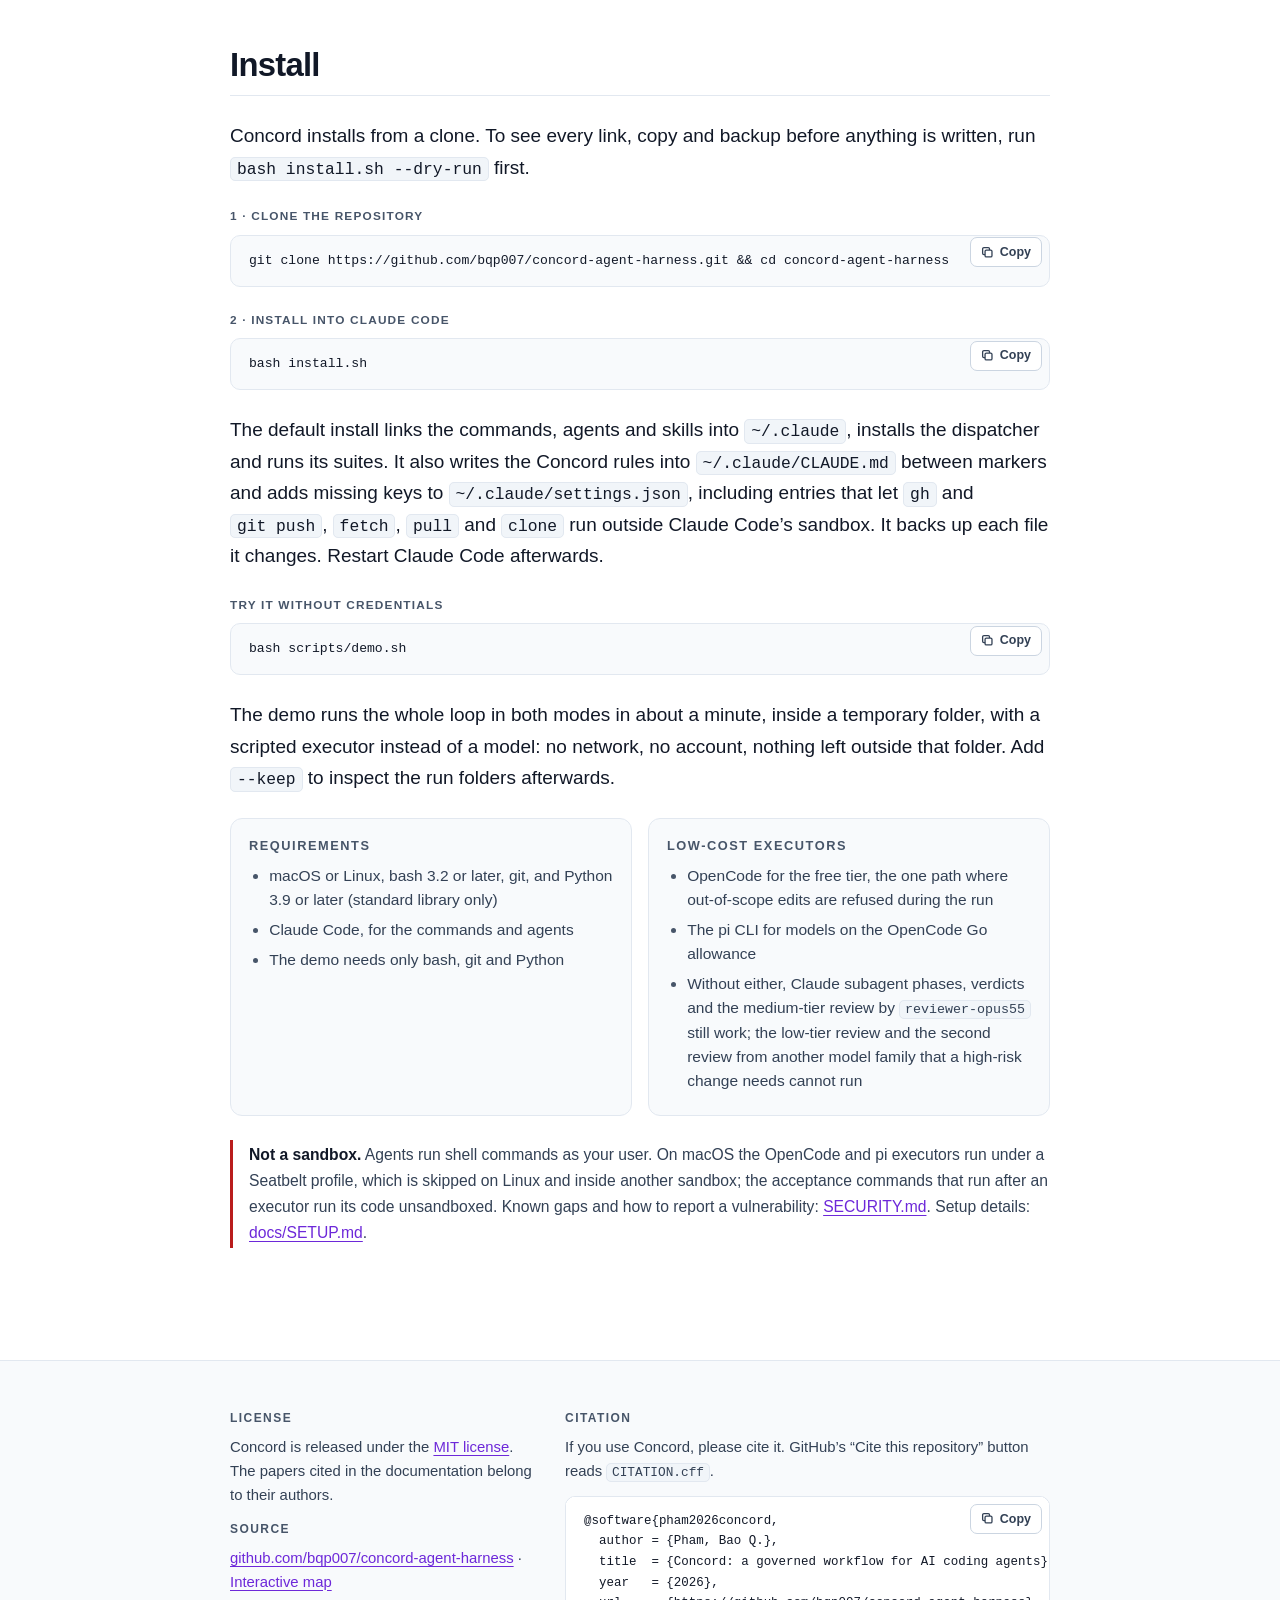
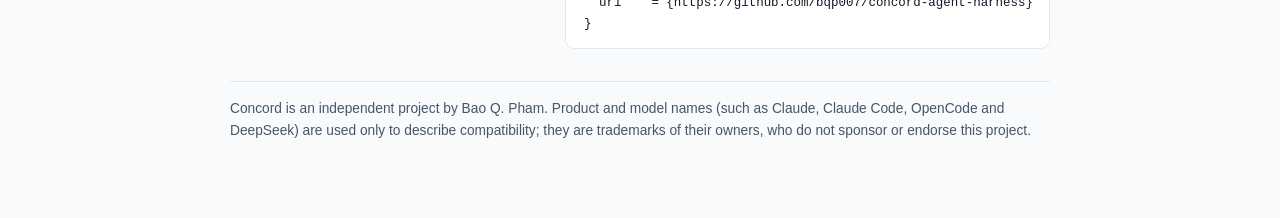
==== commit 6bbcbdf7: "Say "first attempted by" and name the pre-release versions Executors made the first attempt on 696 o" ====
--- a/site/index.html
+++ b/site/index.html
@@ -494,7 +494,7 @@
       </ul>
       <ul class="stats small">
         <li><span class="stat-value">130</span><span class="stat-label">plans<span class="sub">across 119 tickets</span></span></li>
-        <li><span class="stat-value">696<span class="unit"> of 1,047</span></span><span class="stat-label">phases written by low-cost executors<span class="sub">Claude models wrote the rest</span></span></li>
+        <li><span class="stat-value">696<span class="unit"> of 1,047</span></span><span class="stat-label">phases first attempted by low-cost executors<span class="sub">Claude models took the rest</span></span></li>
         <li><span class="stat-value">46<span class="unit"> days</span></span><span class="stat-label">of production use<span class="sub">40 with runs</span><span class="sub">11 October to 25 November 2026</span></span></li>
       </ul>
       <div class="attempts">
@@ -534,7 +534,7 @@
         <p class="cost-caption">The same tokens, attempts and cache reads at each list price: US$64 for 866 runs and 2.19 billion tokens on the models that ran, over 671 passing phases. Planning, checks and reviews sit outside these figures.</p>
       </div>
       <div class="setting-note">
-        <p><strong>Method.</strong> The record spans Concord 1.0 to 3.2, and the checks described above took their present form in versions 3.0 to 3.3 (21 to 27 November 2026), so most recorded runs passed under earlier, looser checks. The planner assigned each failure cause, and the counts leave out 111 runs that a model provider refused. A phase is one step of a plan with its own files and acceptance commands. Here an attempt is any run that received a verdict, after any cause of failure and by any runner (81 of the 86 later passes were executor retries); the workflow&rsquo;s own three-attempt rule counts only EXECUTOR failures. A later attempt starts with the evidence of the failed one. Of the 111 phases that failed their first attempt, 59 failures were assigned to the executor&rsquo;s work, 33 to a gap in the plan and 19 to a blocked run, a test defect or a flaky check.</p>
+        <p><strong>Method.</strong> The record spans Concord from its pre-release versions to 3.2, and the checks described above took their present form in versions 3.0 to 3.3 (21 to 27 November 2026), so most recorded runs passed under earlier, looser checks. The planner assigned each failure cause, and the counts leave out 111 runs that a model provider refused. A phase is one step of a plan with its own files and acceptance commands. Here an attempt is any run that received a verdict, after any cause of failure and by any runner (81 of the 86 later passes were executor retries); the workflow&rsquo;s own three-attempt rule counts only EXECUTOR failures. A later attempt starts with the evidence of the failed one. Of the 111 phases that failed their first attempt, 59 failures were assigned to the executor&rsquo;s work, 33 to a gap in the plan and 19 to a blocked run, a test defect or a flaky check.</p>
         <p>Costs apply list prices read on 28 November 2026 to the recorded tokens (uncached input, cache reads, output) of the 866 runs with a verdict, failed attempts included; for 180 of them the split between token kinds is estimated from measured runs of the same executor and model family, 12 without a token record count as zero, and 170 runs that ended without a verdict (US$15 more at list prices) are outside the figure. The frontier rows price the same tokens, attempts and cache reads at another model&rsquo;s list price and do not model how that model would have done the work. A frontier model wrote the plan, the file scope and the failing tests before an executor started. Planning, checks, reviews by Claude models and the phases Claude models wrote ran on a flat-rate frontier subscription and are outside these figures; priced at list from the session transcripts they are the larger cost by far, an upper estimate of US$6 to US$9 per phase with a PASS, of which the executors are about 1%. Reviews that ran on low-cost models are outside both figures. A paired comparison with a lighter workflow is designed in <a href="https://github.com/bqp007/concord-agent-harness/blob/main/docs/PILOT.md">docs/PILOT.md</a>.</p>
       </div>
     </div>
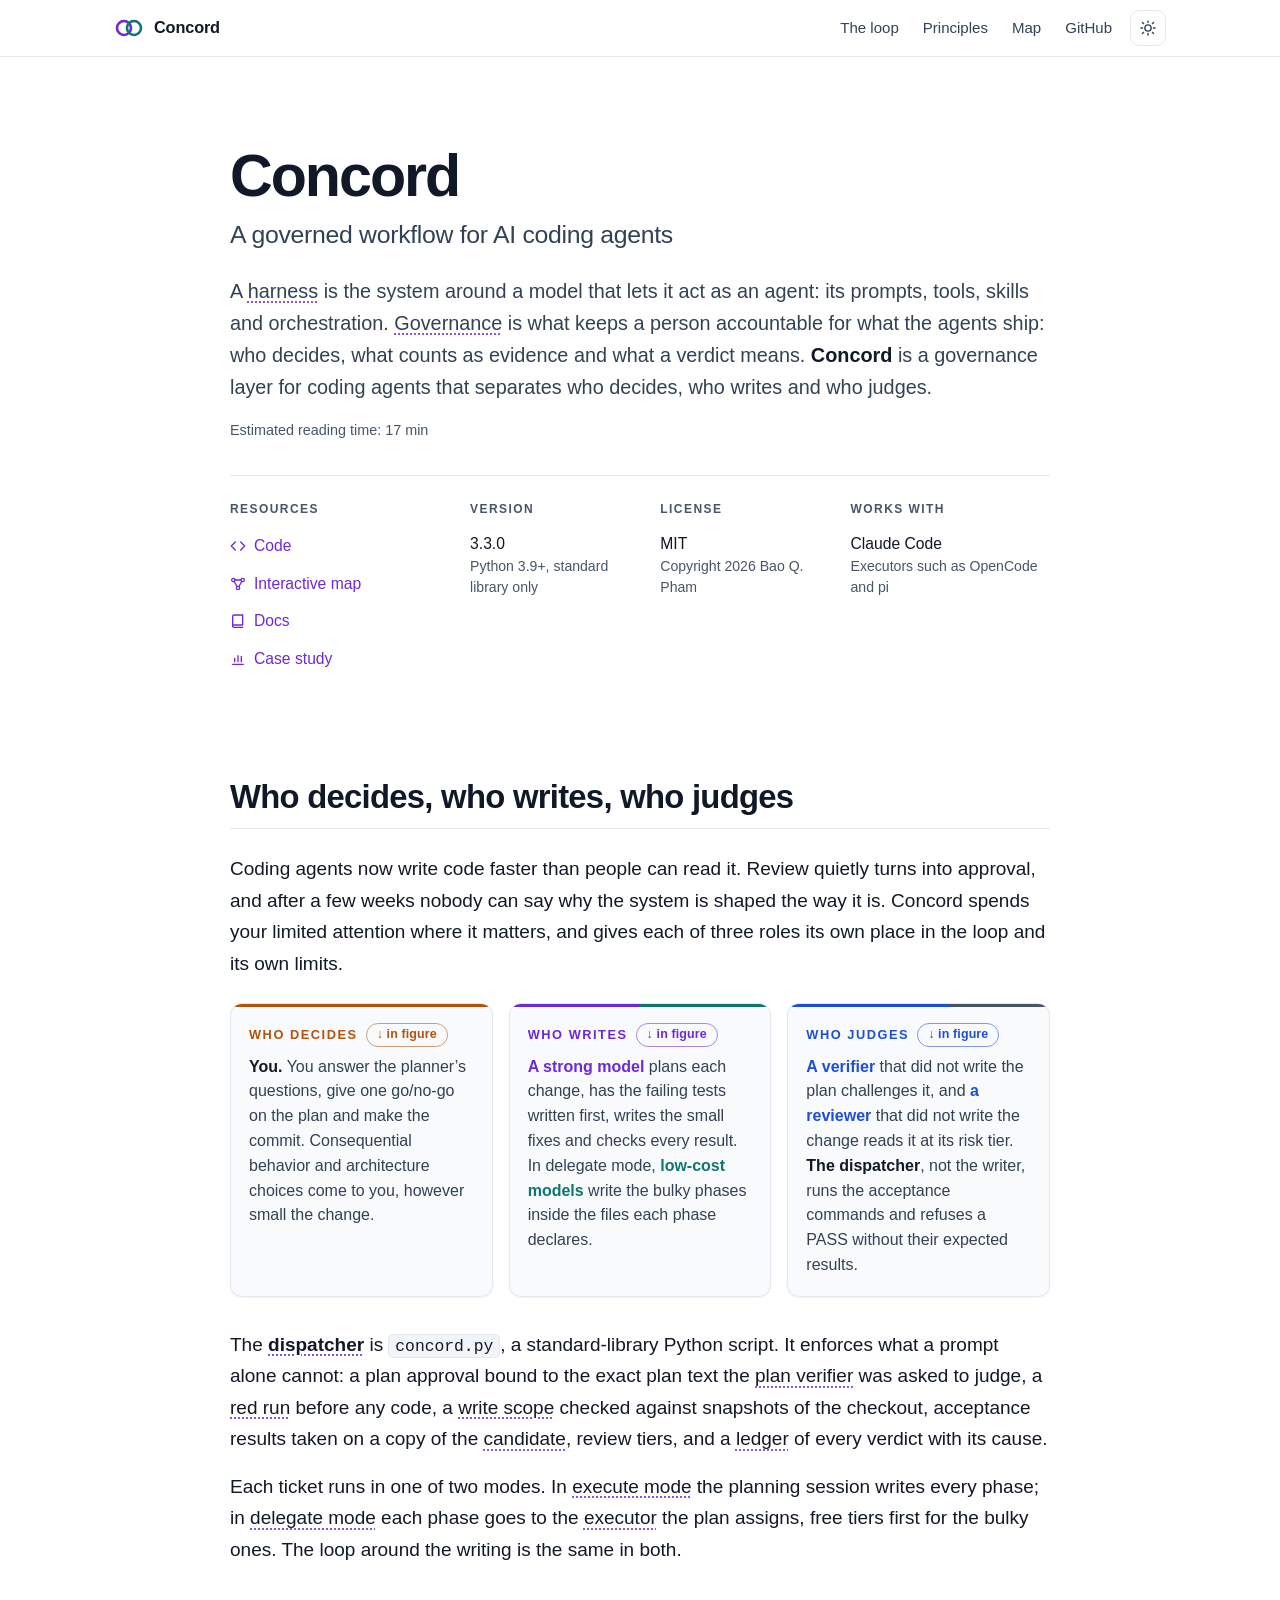
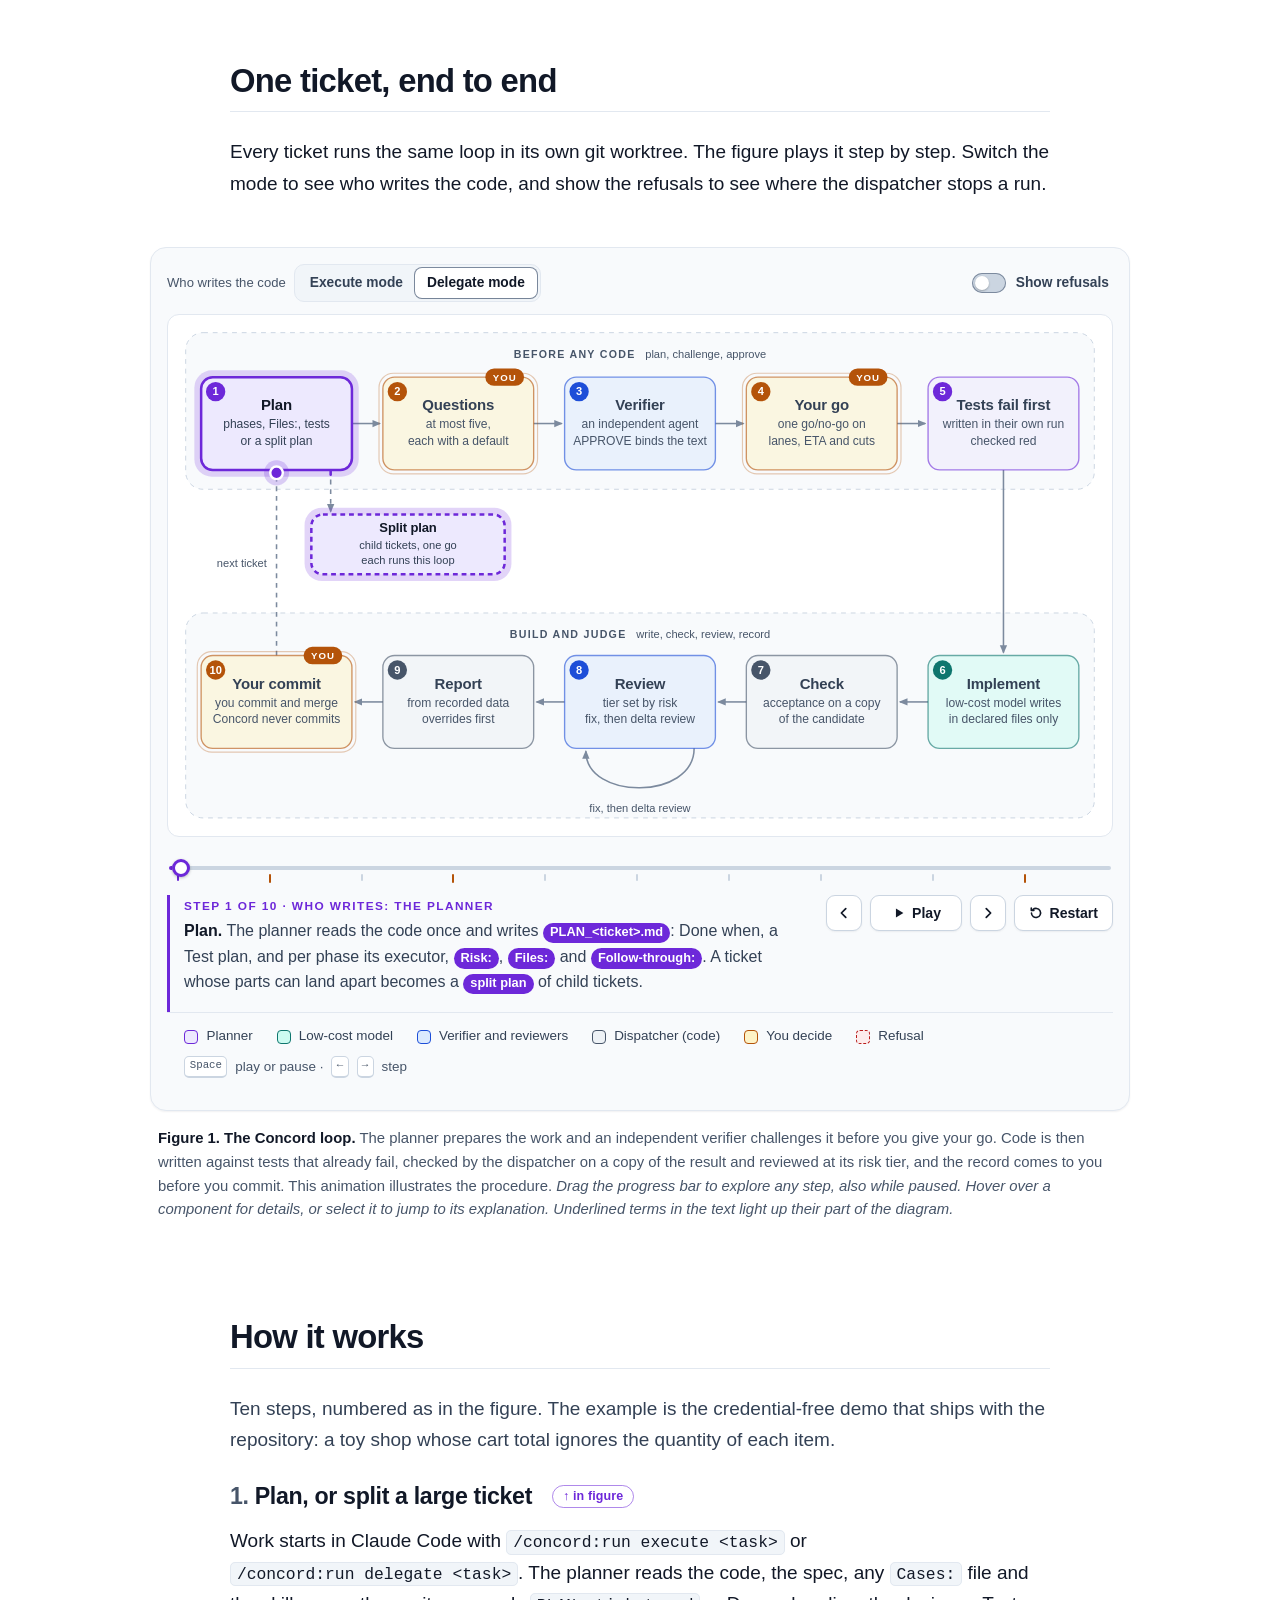
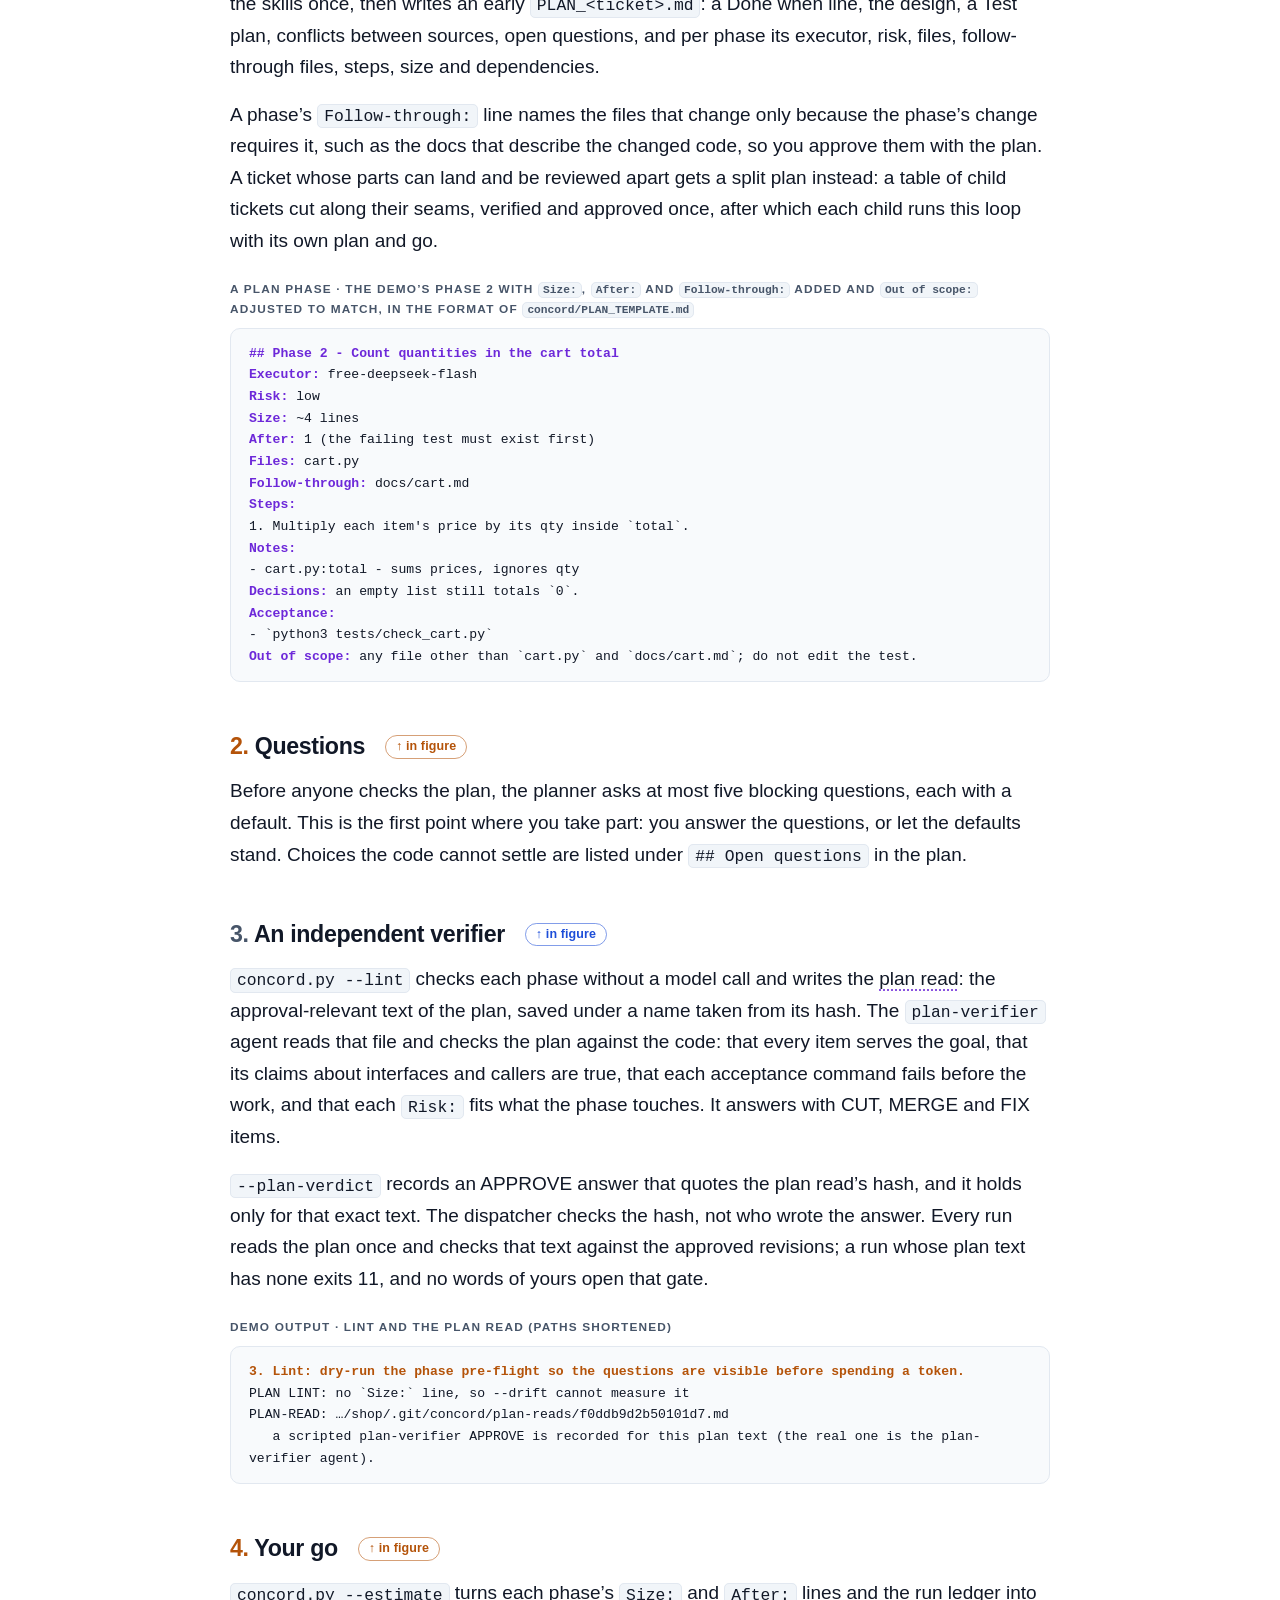
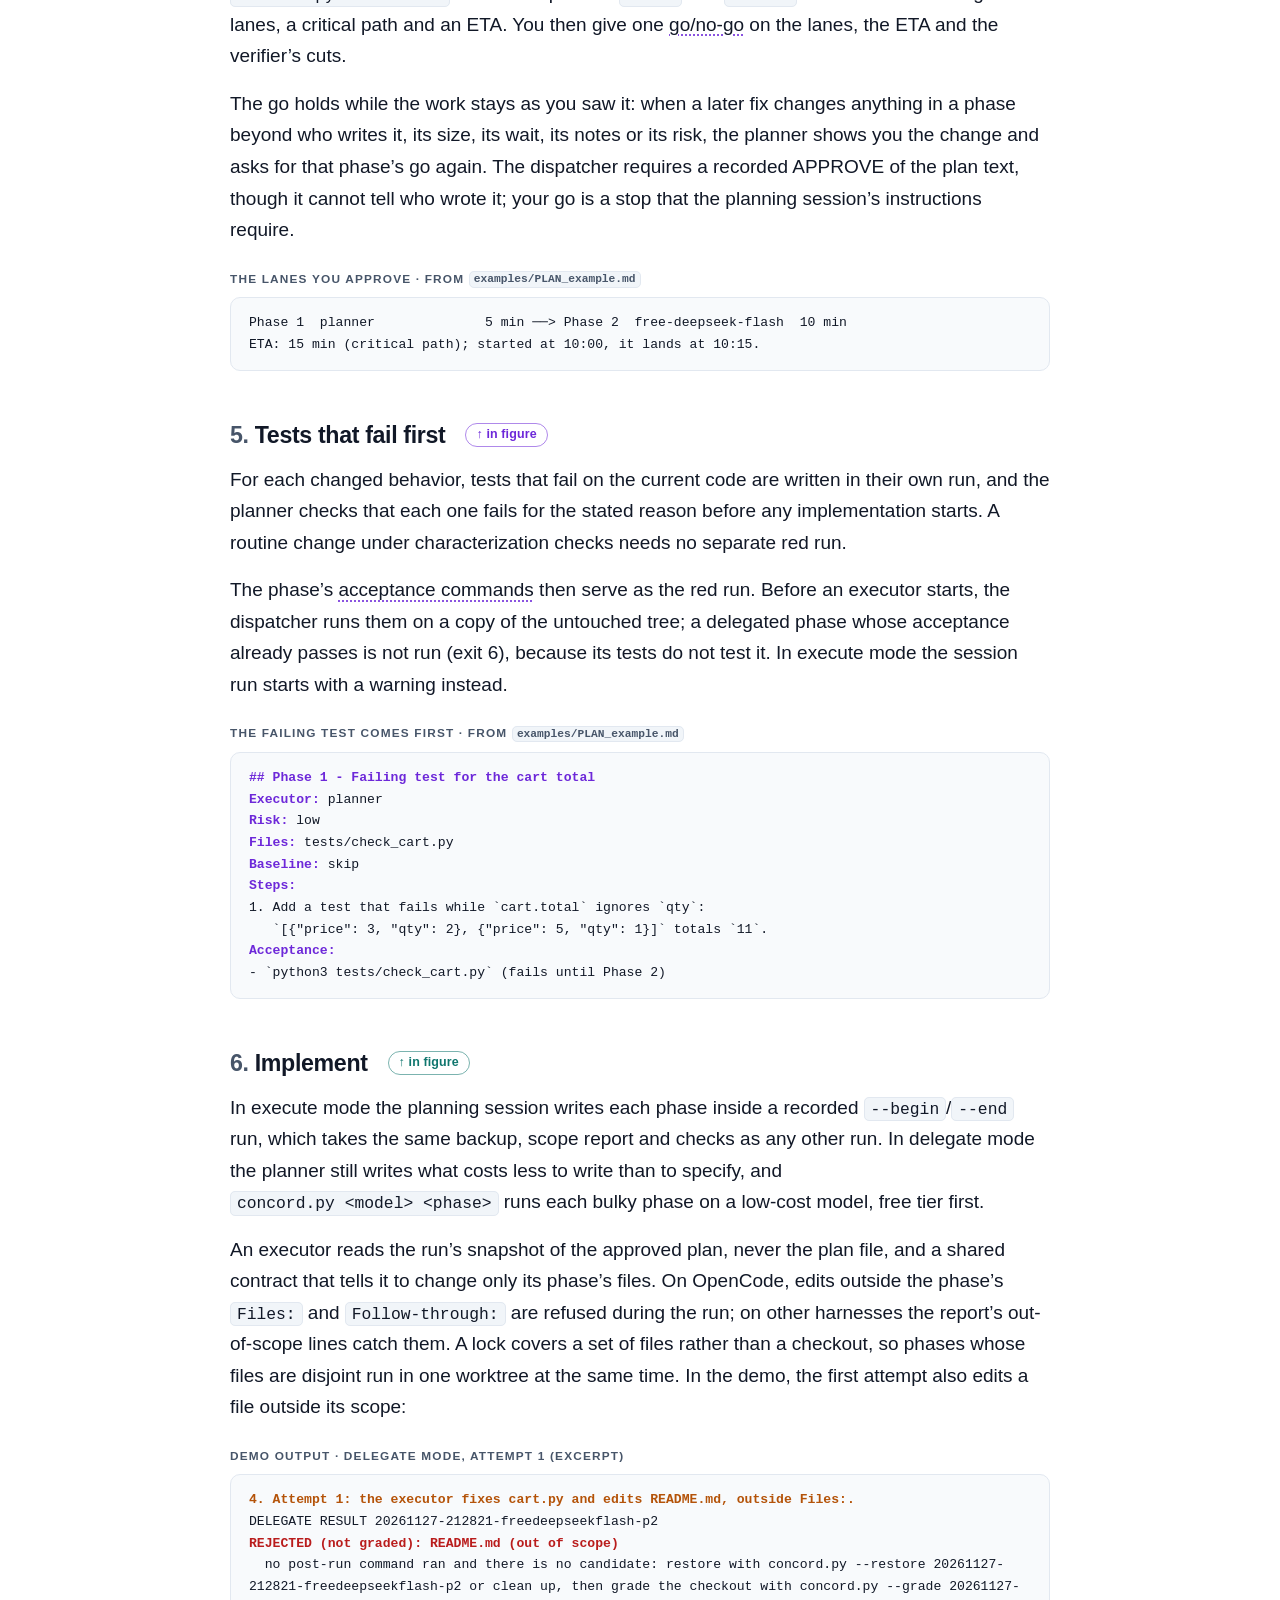
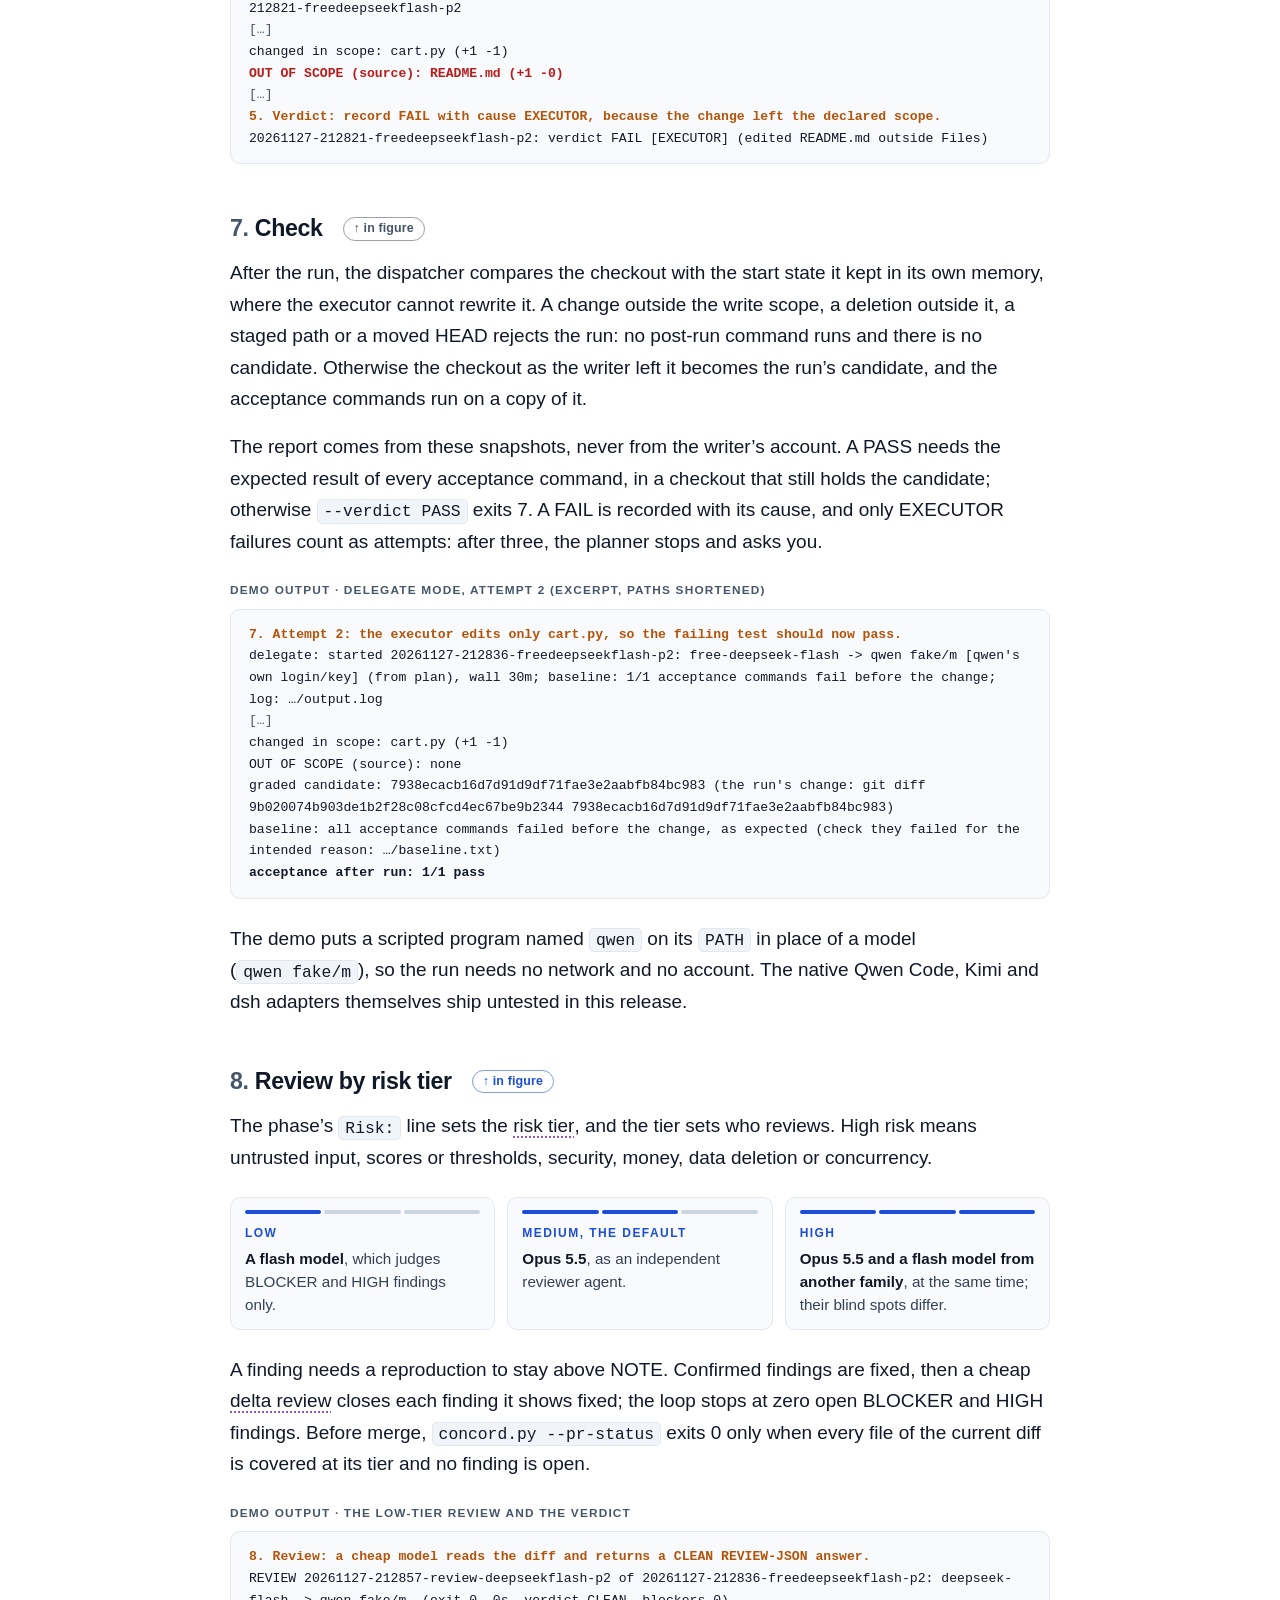
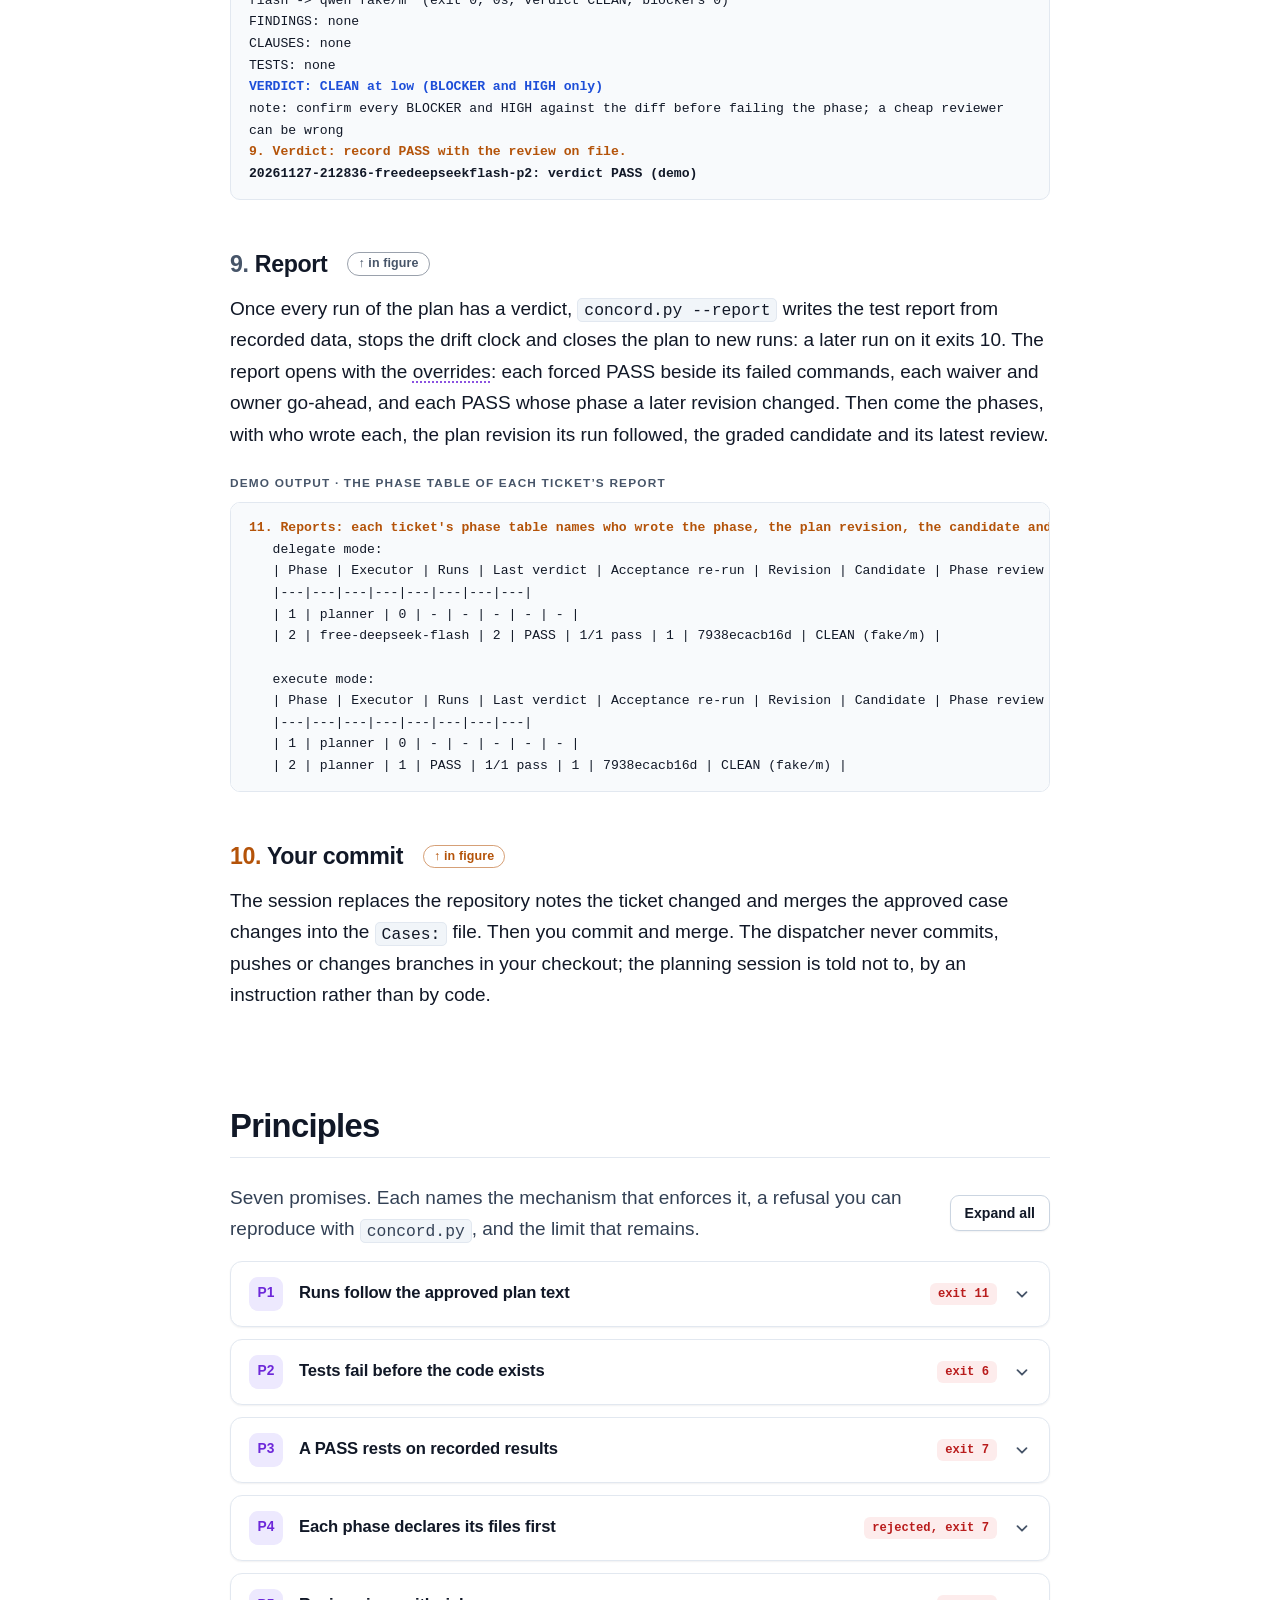
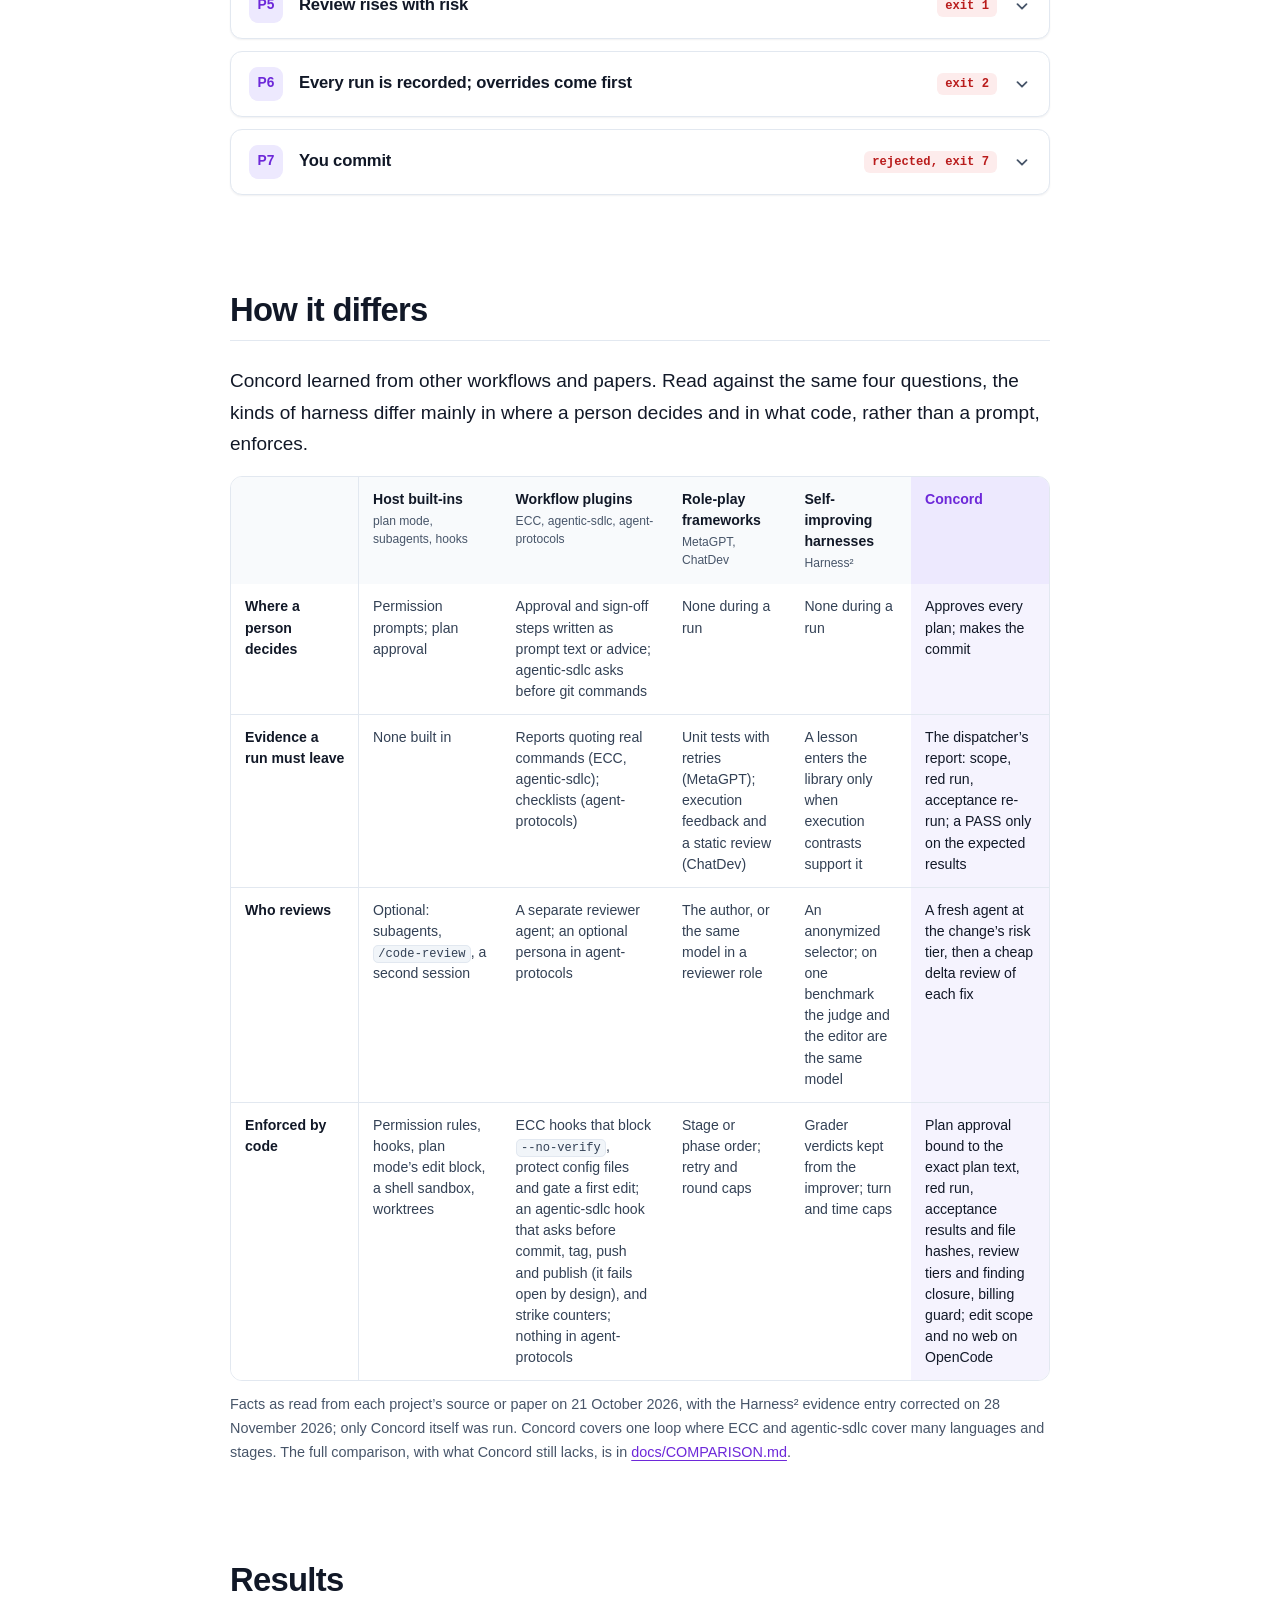
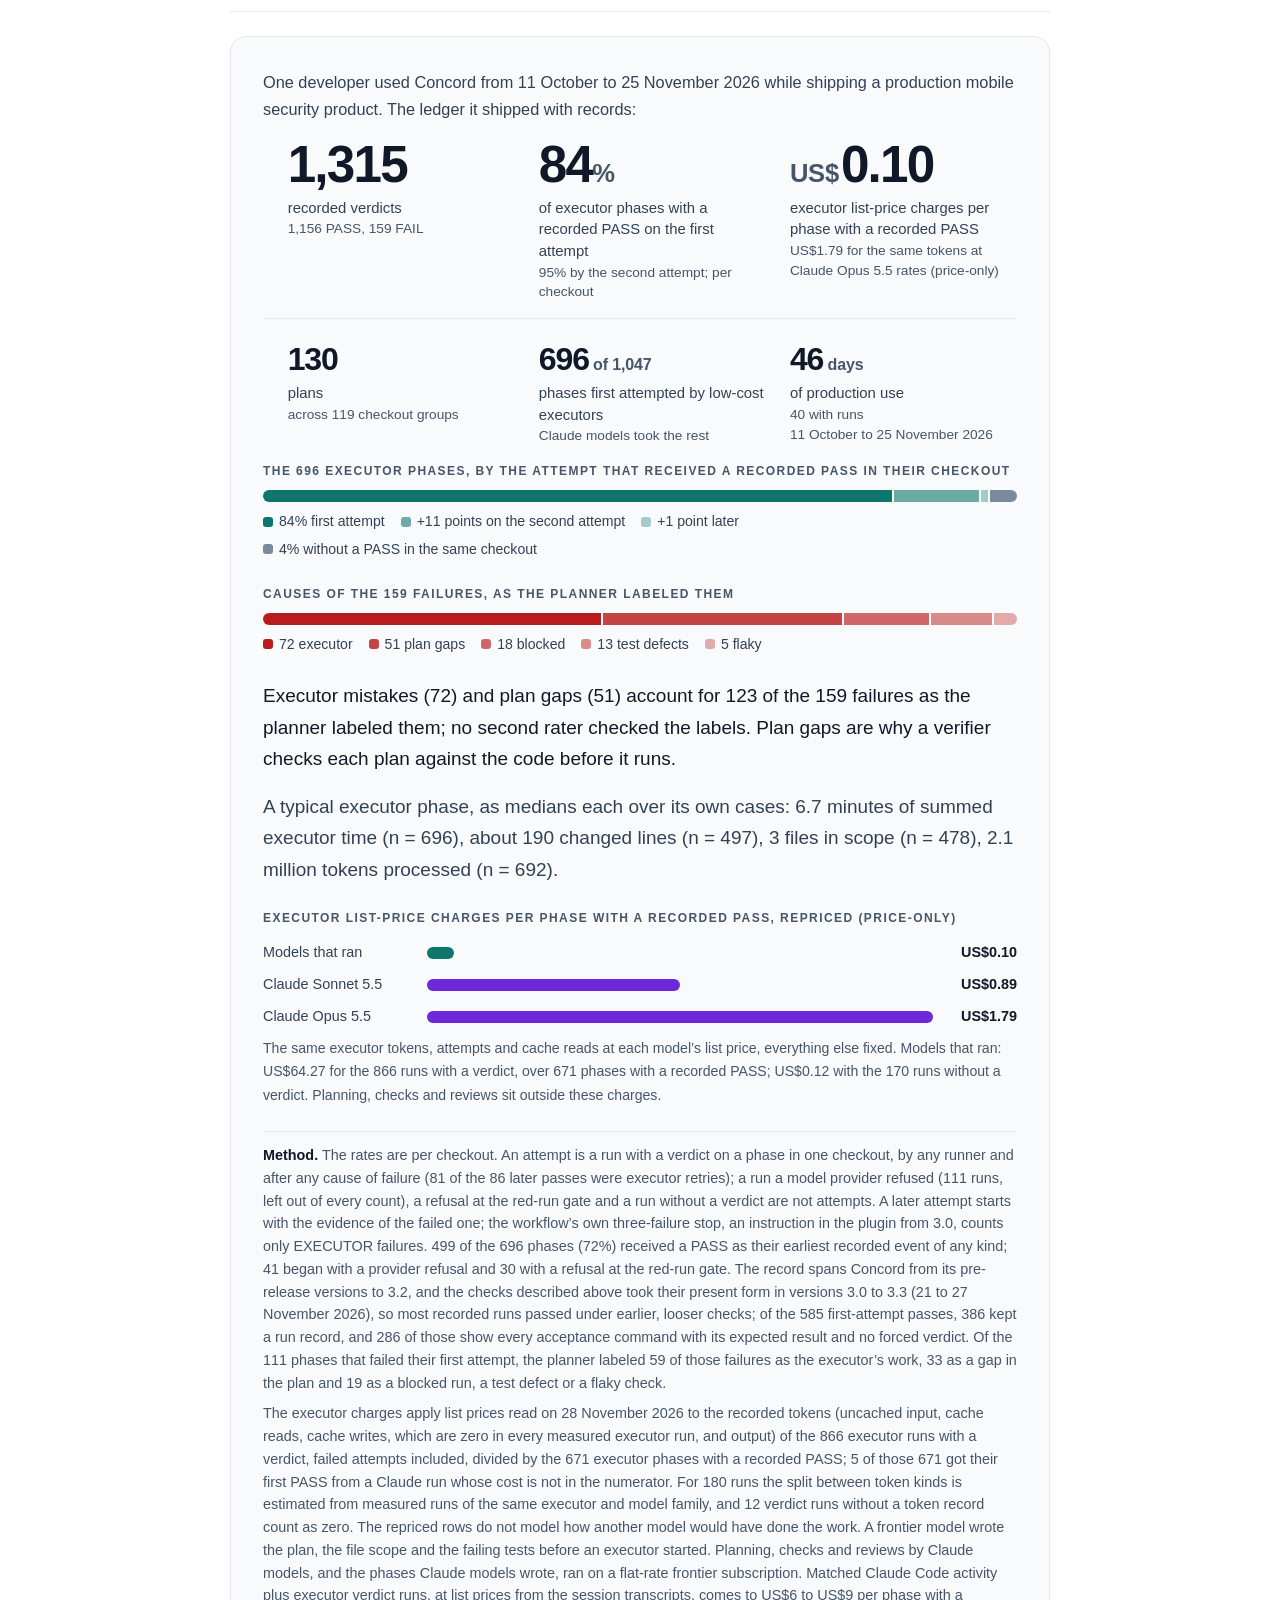
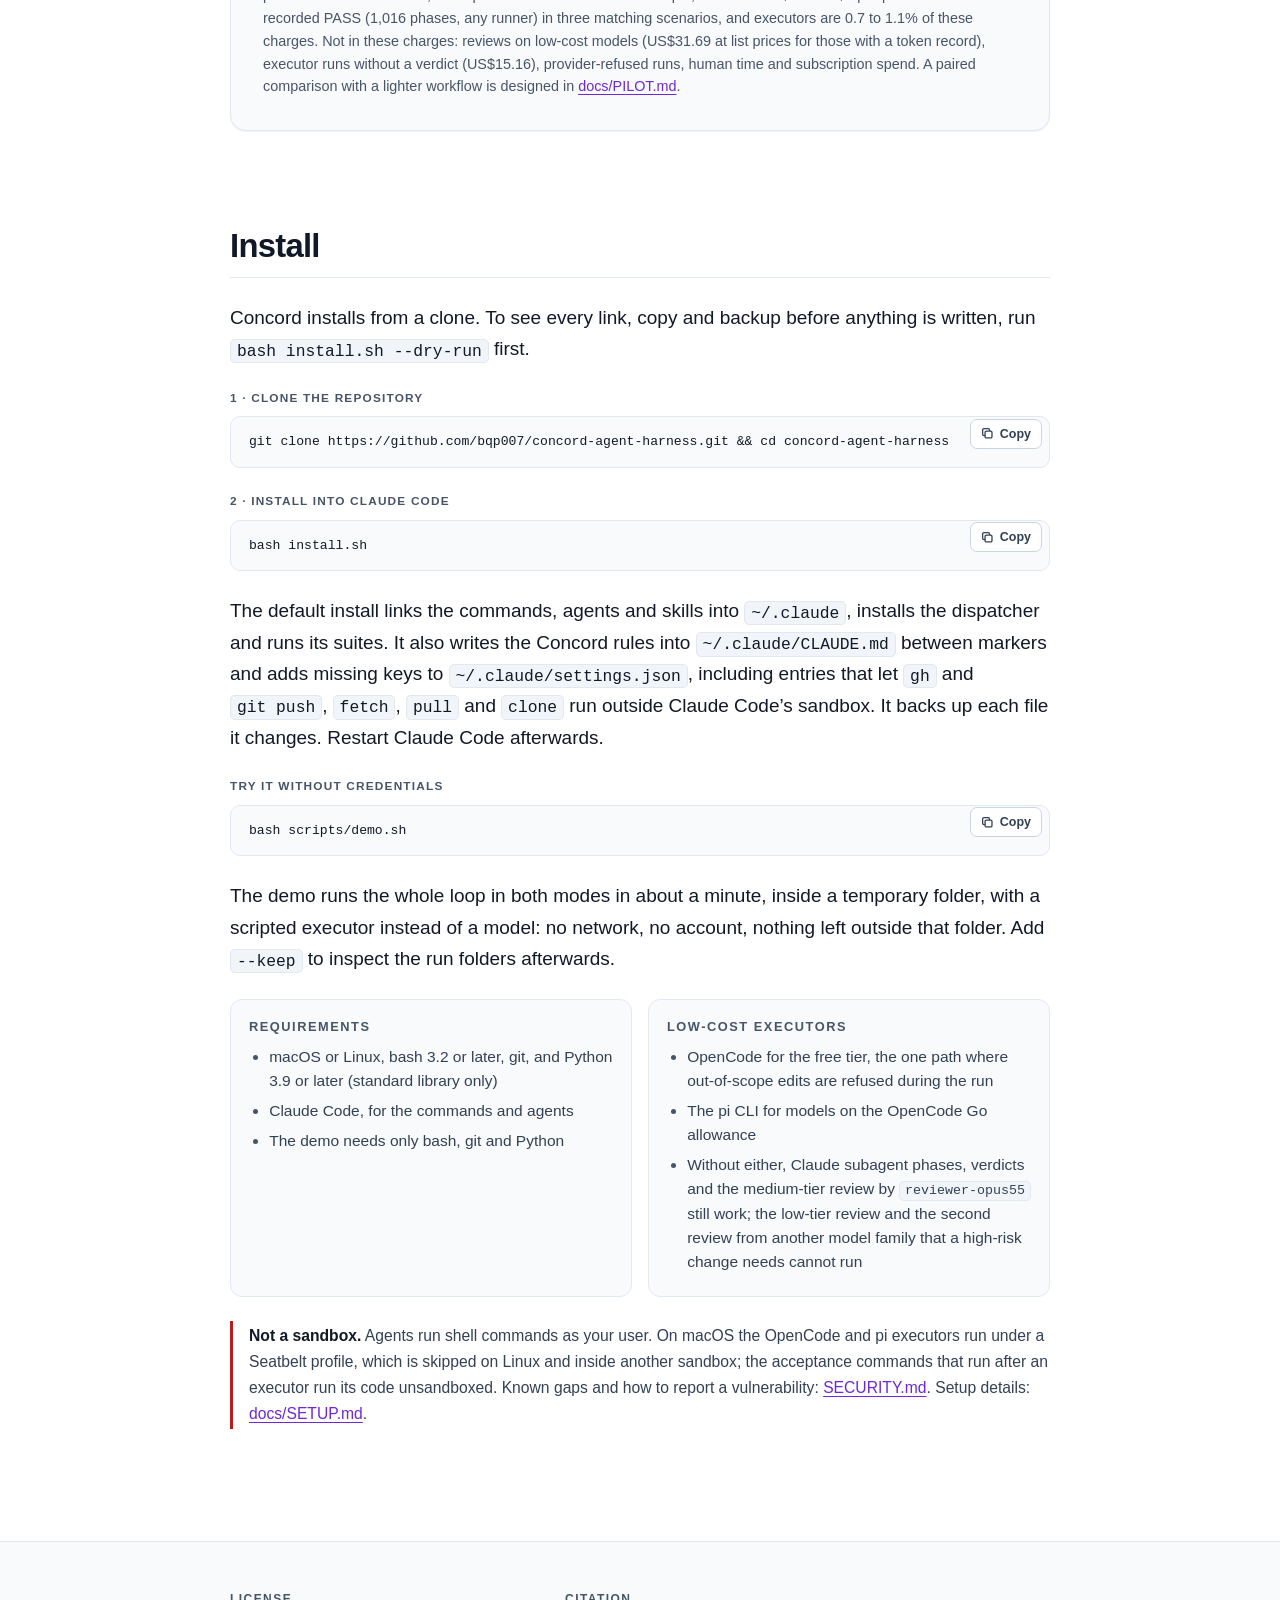
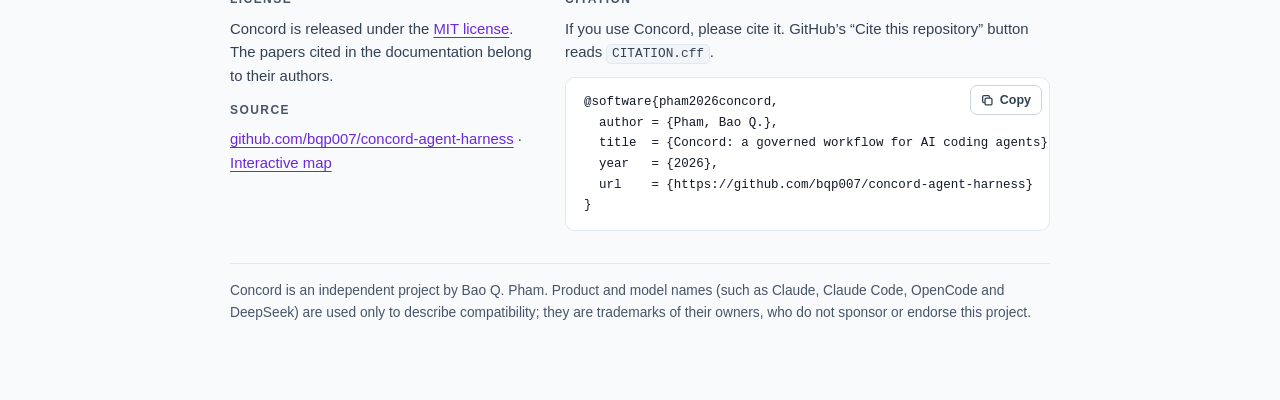
==== commit 804402b6: "Results: state the unit, the evidence behind a PASS and what each cost figure covers The Results in " ====
--- a/site/index.html
+++ b/site/index.html
@@ -489,17 +489,17 @@
       <p class="results-intro">One developer used Concord from 11 October to 25 November 2026 while shipping a production mobile security product. The ledger it shipped with records:</p>
       <ul class="stats">
         <li><span class="stat-value">1,315</span><span class="stat-label">recorded verdicts<span class="sub">1,156 PASS, 159 FAIL</span></span></li>
-        <li><span class="stat-value">84<span class="unit">%</span></span><span class="stat-label">of executor phases passing on the first attempt<span class="sub">95% by the second attempt</span></span></li>
-        <li><span class="stat-value"><span class="unit">US$</span>0.10</span><span class="stat-label">executor cost per passing phase at list prices<span class="sub">US$1.79 for the same tokens on Claude Opus 5.5 (price-only)</span></span></li>
+        <li><span class="stat-value">84<span class="unit">%</span></span><span class="stat-label">of executor phases with a recorded PASS on the first attempt<span class="sub">95% by the second attempt; per checkout</span></span></li>
+        <li><span class="stat-value"><span class="unit">US$</span>0.10</span><span class="stat-label">executor list-price charges per phase with a recorded PASS<span class="sub">US$1.79 for the same tokens at Claude Opus 5.5 rates (price-only)</span></span></li>
       </ul>
       <ul class="stats small">
-        <li><span class="stat-value">130</span><span class="stat-label">plans<span class="sub">across 119 tickets</span></span></li>
+        <li><span class="stat-value">130</span><span class="stat-label">plans<span class="sub">across 119 checkout groups</span></span></li>
         <li><span class="stat-value">696<span class="unit"> of 1,047</span></span><span class="stat-label">phases first attempted by low-cost executors<span class="sub">Claude models took the rest</span></span></li>
         <li><span class="stat-value">46<span class="unit"> days</span></span><span class="stat-label">of production use<span class="sub">40 with runs</span><span class="sub">11 October to 25 November 2026</span></span></li>
       </ul>
       <div class="attempts">
-        <span class="eyebrow">The 696 executor phases, by the attempt that passed</span>
-        <div class="attempt-bar" role="img" aria-label="Of 696 executor phases, 585 passed on the first attempt (84%), 79 more on the second (11 points), 7 more on a later attempt (1 point), and 25 had no PASS in the same checkout (4%; 13 of them passed in another checkout of the same ticket)">
+        <span class="eyebrow">The 696 executor phases, by the attempt that received a recorded PASS in their checkout</span>
+        <div class="attempt-bar" role="img" aria-label="Of 696 executor phases, per checkout: 585 received a recorded PASS on the first attempt (84%), 79 more on the second (11 points), 7 more on a later attempt (1 point), and 25 had no PASS in the same checkout (4%; 13 of them passed in another checkout of the same ticket)">
           <span style="flex: 585"></span><span style="flex: 79"></span><span style="flex: 7"></span><span style="flex: 25"></span>
         </div>
         <ul class="cause-keys attempt-keys">
@@ -510,7 +510,7 @@
         </ul>
       </div>
       <div class="causes">
-        <span class="eyebrow">Causes of the 159 failures</span>
+        <span class="eyebrow">Causes of the 159 failures, as the planner labeled them</span>
         <div class="cause-bar" role="img" aria-label="72 executor, 51 plan gaps, 18 blocked, 13 test defects, 5 flaky">
           <span style="flex: 72"></span><span style="flex: 51"></span><span style="flex: 18"></span><span style="flex: 13"></span><span style="flex: 5"></span>
         </div>
@@ -522,20 +522,20 @@
           <li><i aria-hidden="true"></i>5 flaky</li>
         </ul>
       </div>
-      <p>Executor mistakes (72) and plan gaps (51) account for 123 of the 159 failures. Executor mistakes are caught because the dispatcher re-runs the acceptance commands on a copy of each run&rsquo;s result and rejects a run that changes a file outside its phase&rsquo;s declared files. Plan gaps are why a verifier checks each plan against the code before it runs.</p>
-      <p class="run-size">A typical executor phase: 6.7 minutes, about 190 changed lines, 3 files in scope, 2.1 million tokens processed (medians).</p>
+      <p>Executor mistakes (72) and plan gaps (51) account for 123 of the 159 failures as the planner labeled them; no second rater checked the labels. Plan gaps are why a verifier checks each plan against the code before it runs.</p>
+      <p class="run-size">A typical executor phase, as medians each over its own cases: 6.7 minutes of summed executor time (n = 696), about 190 changed lines (n = 497), 3 files in scope (n = 478), 2.1 million tokens processed (n = 692).</p>
       <div class="cost">
-        <span class="eyebrow">Code-writing cost per passing phase: a price-only comparison</span>
-        <div class="cost-rows" role="img" aria-label="US$ per passing phase for the same tokens, attempts and cache reads at each list price: the models that ran 0.10, Claude Sonnet 5.5 0.89, Claude Opus 5.5 1.79">
+        <span class="eyebrow">Executor list-price charges per phase with a recorded PASS, repriced (price-only)</span>
+        <div class="cost-rows" role="img" aria-label="US$ per phase with a recorded PASS for the same executor tokens, attempts and cache reads at each list price: the models that ran 0.10, Claude Sonnet 5.5 rates 0.89, Claude Opus 5.5 rates 1.79">
           <div class="cost-row is-ran"><span class="cost-name">Models that ran</span><span class="cost-track"><span class="cost-fill" style="width: 5.4%"></span></span><span class="cost-value">US$0.10</span></div>
           <div class="cost-row"><span class="cost-name">Claude Sonnet 5.5</span><span class="cost-track"><span class="cost-fill" style="width: 50%"></span></span><span class="cost-value">US$0.89</span></div>
           <div class="cost-row"><span class="cost-name">Claude Opus 5.5</span><span class="cost-track"><span class="cost-fill" style="width: 100%"></span></span><span class="cost-value">US$1.79</span></div>
         </div>
-        <p class="cost-caption">The same tokens, attempts and cache reads at each list price: US$64 for 866 runs and 2.19 billion tokens on the models that ran, over 671 passing phases. Planning, checks and reviews sit outside these figures.</p>
+        <p class="cost-caption">The same executor tokens, attempts and cache reads at each model&rsquo;s list price, everything else fixed. Models that ran: US$64.27 for the 866 runs with a verdict, over 671 phases with a recorded PASS; US$0.12 with the 170 runs without a verdict. Planning, checks and reviews sit outside these charges.</p>
       </div>
       <div class="setting-note">
-        <p><strong>Method.</strong> The record spans Concord from its pre-release versions to 3.2, and the checks described above took their present form in versions 3.0 to 3.3 (21 to 27 November 2026), so most recorded runs passed under earlier, looser checks. The planner assigned each failure cause, and the counts leave out 111 runs that a model provider refused. A phase is one step of a plan with its own files and acceptance commands. Here an attempt is any run that received a verdict, after any cause of failure and by any runner (81 of the 86 later passes were executor retries); the workflow&rsquo;s own three-attempt rule counts only EXECUTOR failures. A later attempt starts with the evidence of the failed one. Of the 111 phases that failed their first attempt, 59 failures were assigned to the executor&rsquo;s work, 33 to a gap in the plan and 19 to a blocked run, a test defect or a flaky check.</p>
-        <p>Costs apply list prices read on 28 November 2026 to the recorded tokens (uncached input, cache reads, output) of the 866 runs with a verdict, failed attempts included; for 180 of them the split between token kinds is estimated from measured runs of the same executor and model family, 12 without a token record count as zero, and 170 runs that ended without a verdict (US$15 more at list prices) are outside the figure. The frontier rows price the same tokens, attempts and cache reads at another model&rsquo;s list price and do not model how that model would have done the work. A frontier model wrote the plan, the file scope and the failing tests before an executor started. Planning, checks, reviews by Claude models and the phases Claude models wrote ran on a flat-rate frontier subscription and are outside these figures; priced at list from the session transcripts they are the larger cost by far, an upper estimate of US$6 to US$9 per phase with a PASS, of which the executors are about 1%. Reviews that ran on low-cost models are outside both figures. A paired comparison with a lighter workflow is designed in <a href="https://github.com/bqp007/concord-agent-harness/blob/main/docs/PILOT.md">docs/PILOT.md</a>.</p>
+        <p><strong>Method.</strong> The rates are per checkout. An attempt is a run with a verdict on a phase in one checkout, by any runner and after any cause of failure (81 of the 86 later passes were executor retries); a run a model provider refused (111 runs, left out of every count), a refusal at the red-run gate and a run without a verdict are not attempts. A later attempt starts with the evidence of the failed one; the workflow&rsquo;s own three-failure stop, an instruction in the plugin from 3.0, counts only EXECUTOR failures. 499 of the 696 phases (72%) received a PASS as their earliest recorded event of any kind; 41 began with a provider refusal and 30 with a refusal at the red-run gate. The record spans Concord from its pre-release versions to 3.2, and the checks described above took their present form in versions 3.0 to 3.3 (21 to 27 November 2026), so most recorded runs passed under earlier, looser checks; of the 585 first-attempt passes, 386 kept a run record, and 286 of those show every acceptance command with its expected result and no forced verdict. Of the 111 phases that failed their first attempt, the planner labeled 59 of those failures as the executor&rsquo;s work, 33 as a gap in the plan and 19 as a blocked run, a test defect or a flaky check.</p>
+        <p>The executor charges apply list prices read on 28 November 2026 to the recorded tokens (uncached input, cache reads, cache writes, which are zero in every measured executor run, and output) of the 866 executor runs with a verdict, failed attempts included, divided by the 671 executor phases with a recorded PASS; 5 of those 671 got their first PASS from a Claude run whose cost is not in the numerator. For 180 runs the split between token kinds is estimated from measured runs of the same executor and model family, and 12 verdict runs without a token record count as zero. The repriced rows do not model how another model would have done the work. A frontier model wrote the plan, the file scope and the failing tests before an executor started. Planning, checks and reviews by Claude models, and the phases Claude models wrote, ran on a flat-rate frontier subscription. Matched Claude Code activity plus executor verdict runs, at list prices from the session transcripts, comes to US$6 to US$9 per phase with a recorded PASS (1,016 phases, any runner) in three matching scenarios, and executors are 0.7 to 1.1% of these charges. Not in these charges: reviews on low-cost models (US$31.69 at list prices for those with a token record), executor runs without a verdict (US$15.16), provider-refused runs, human time and subscription spend. A paired comparison with a lighter workflow is designed in <a href="https://github.com/bqp007/concord-agent-harness/blob/main/docs/PILOT.md">docs/PILOT.md</a>.</p>
       </div>
     </div>
   </section>
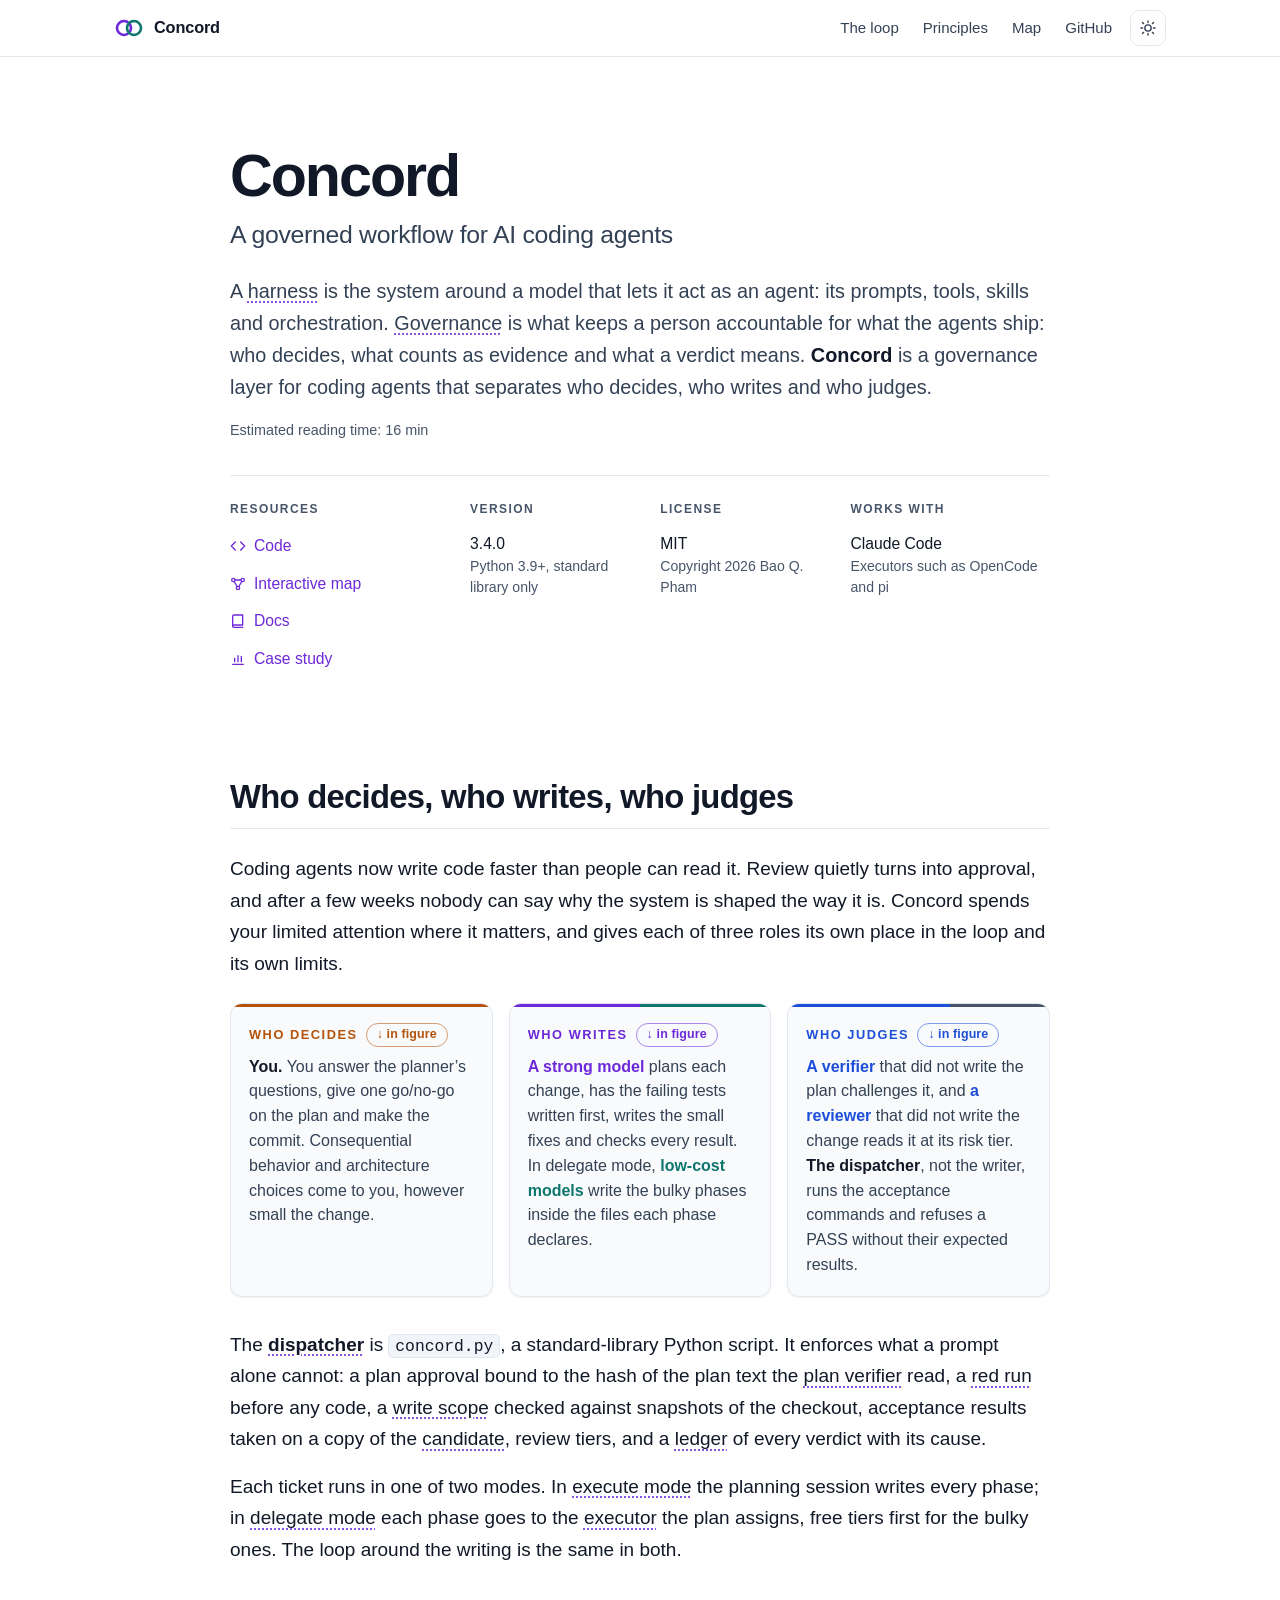
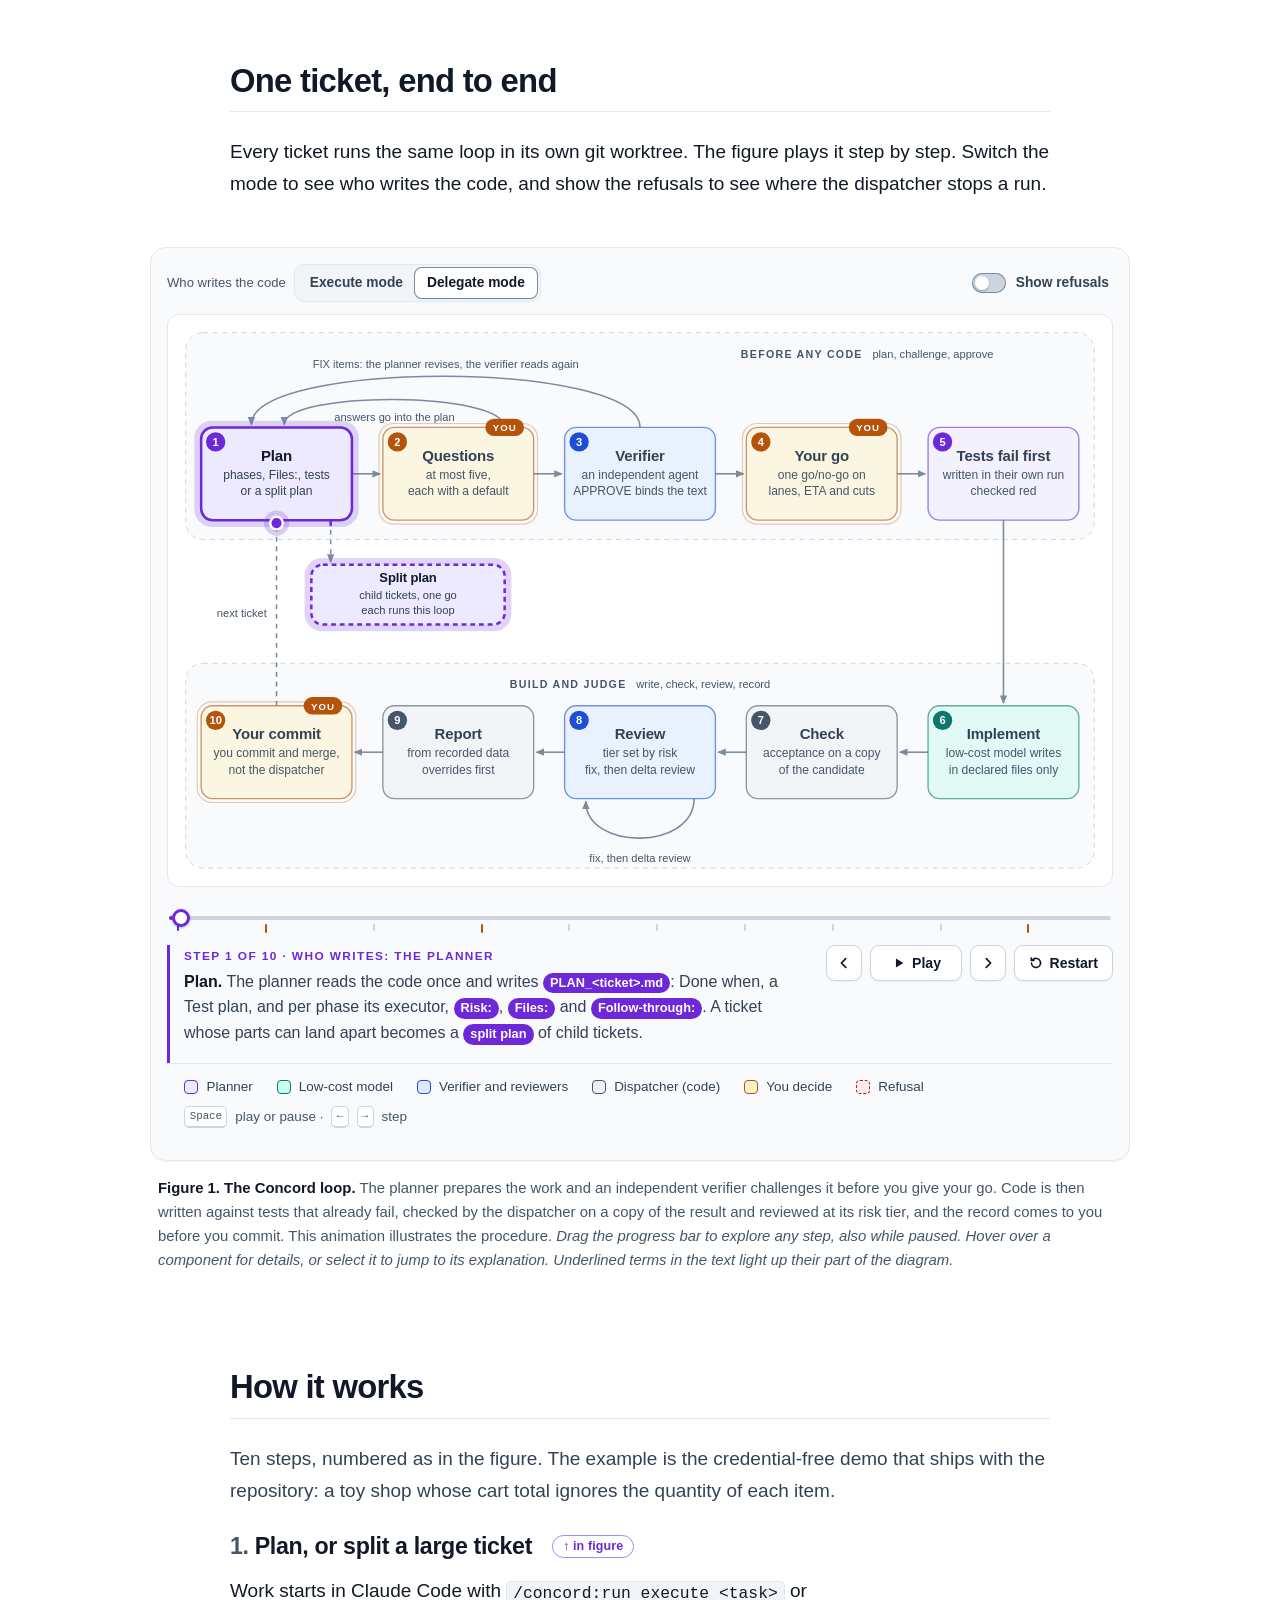
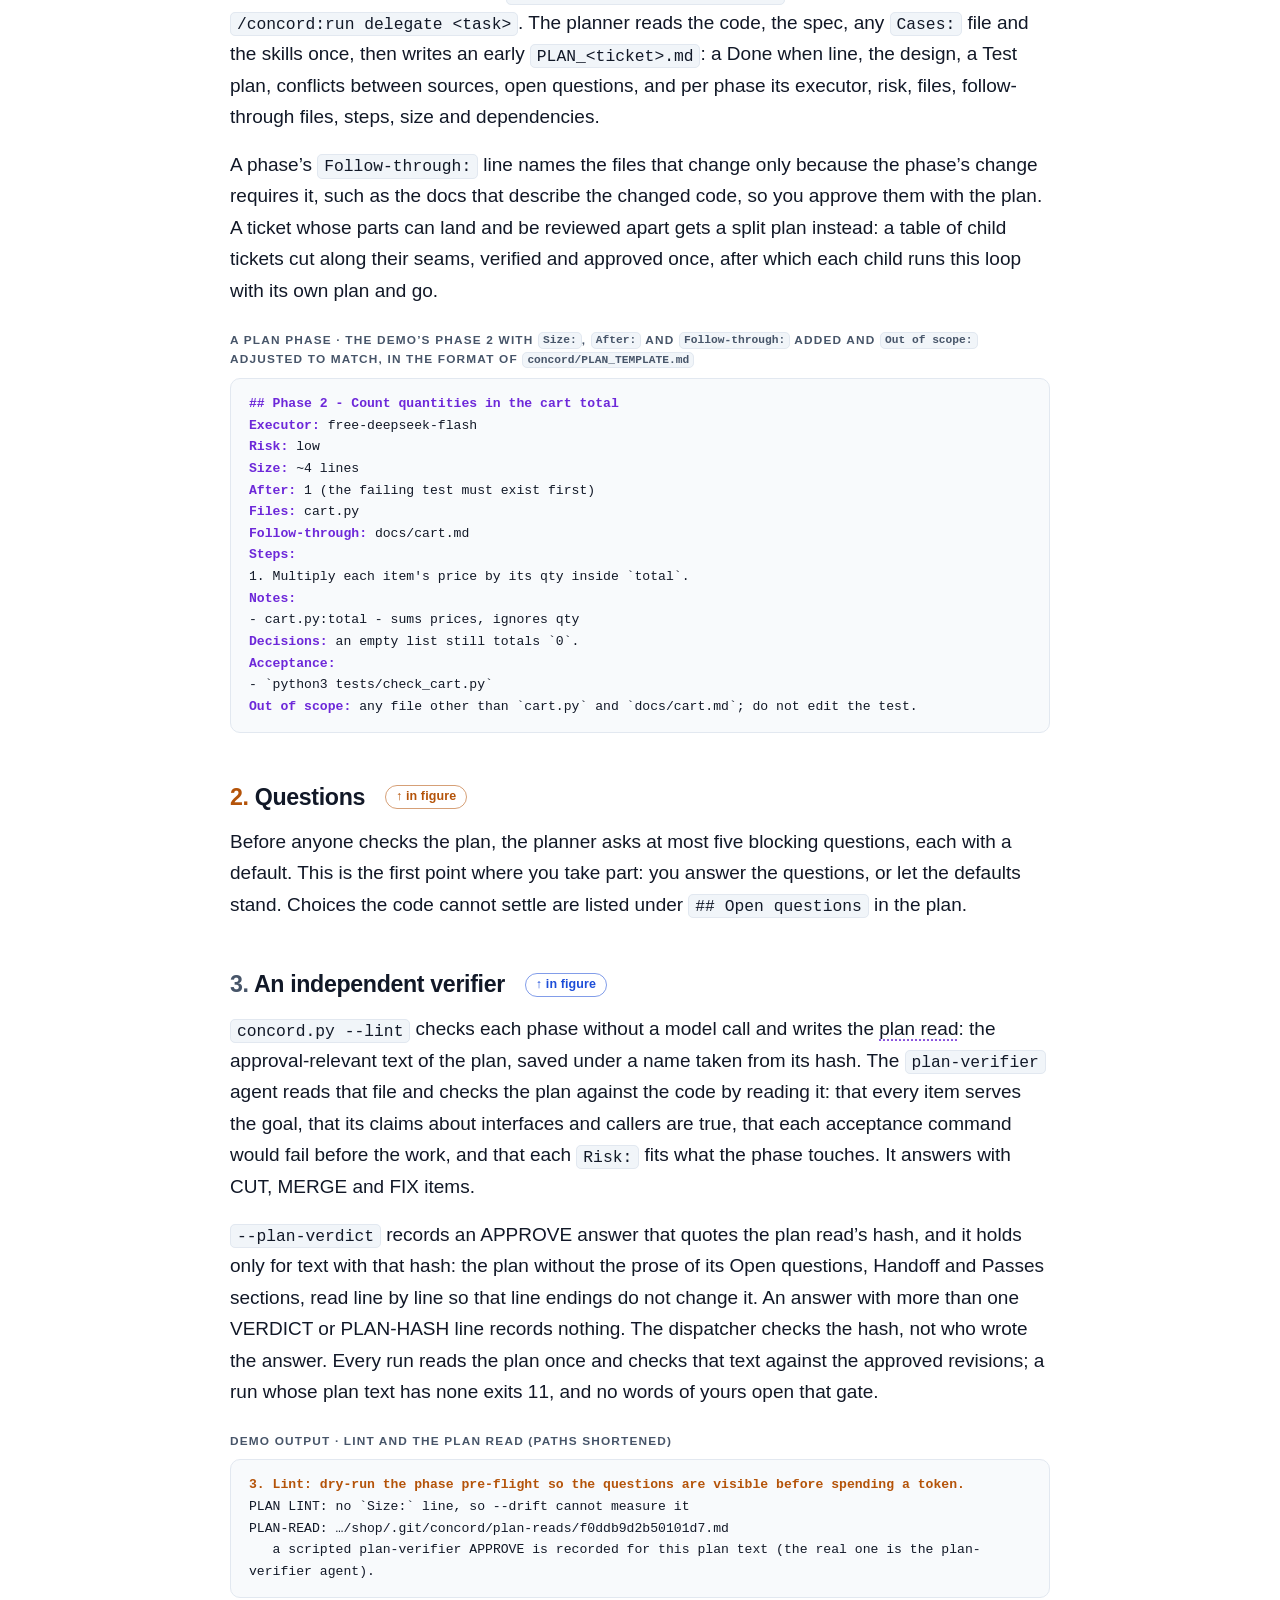
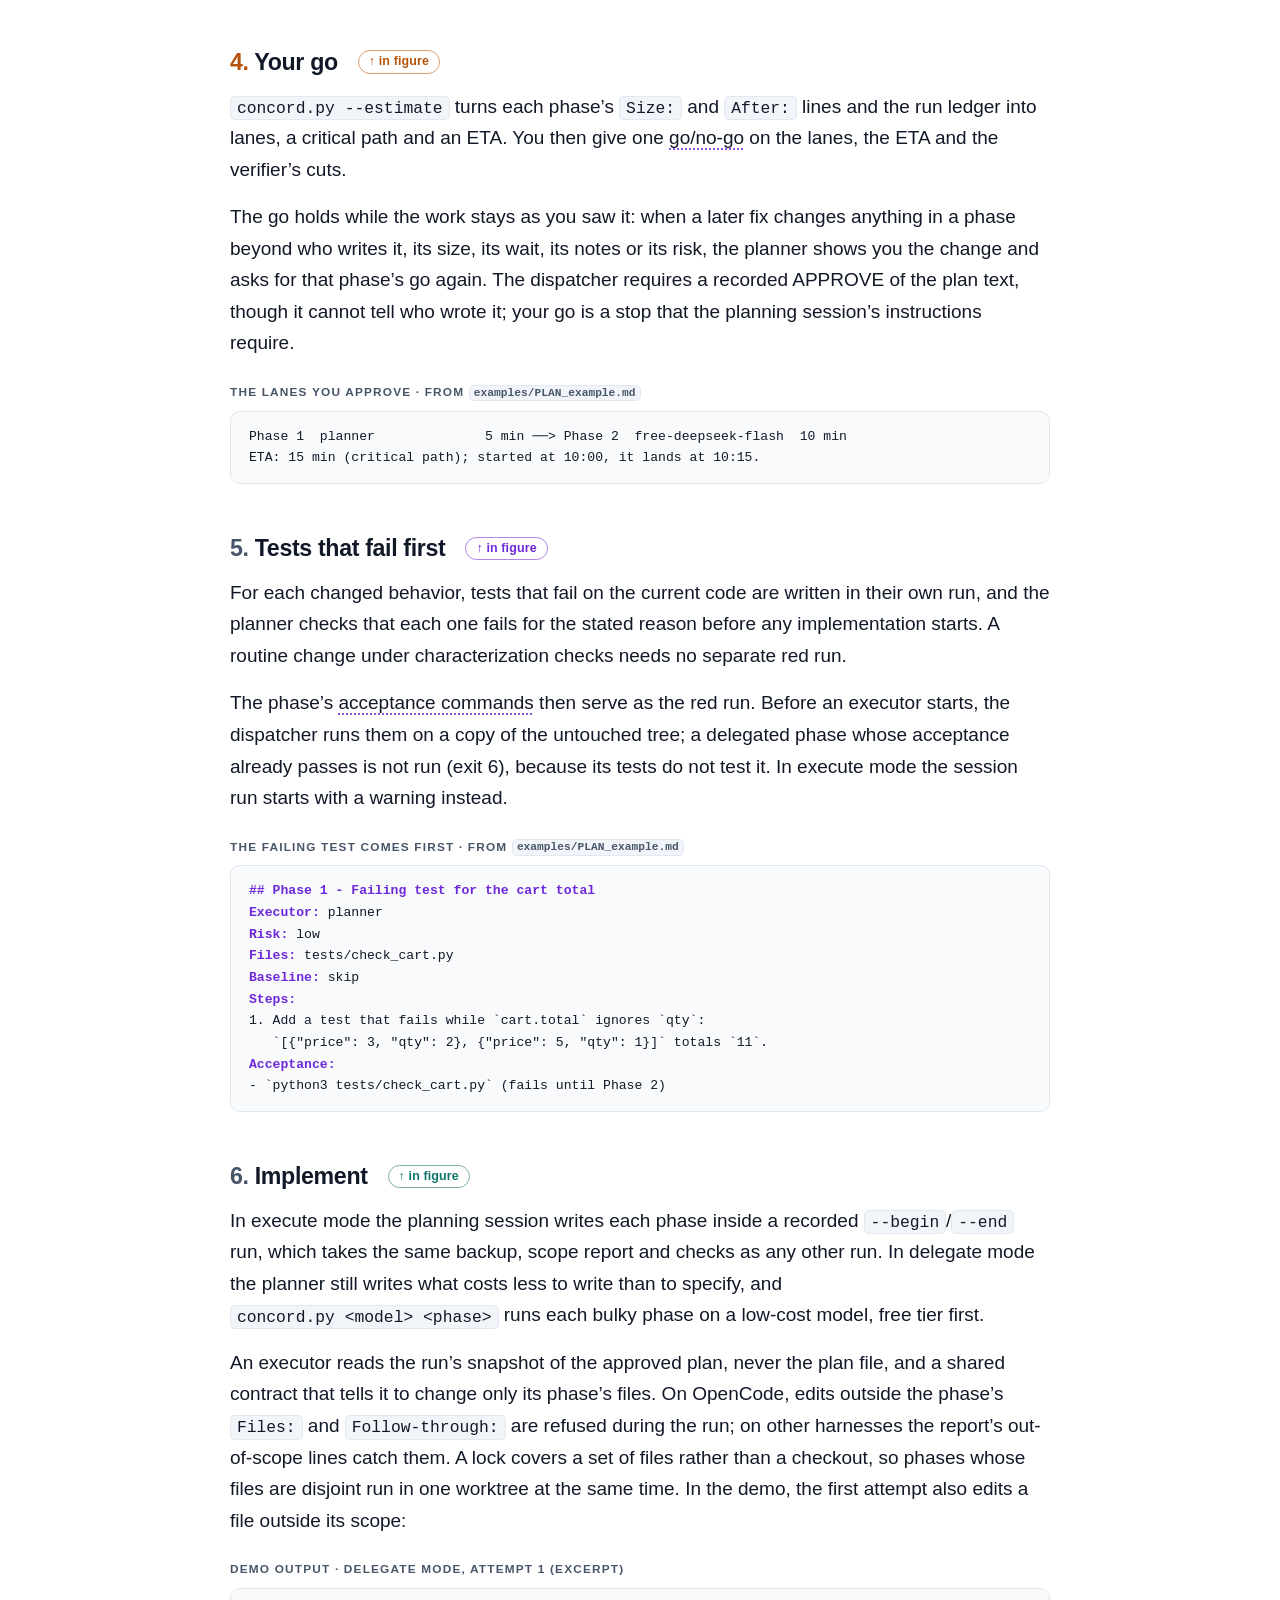
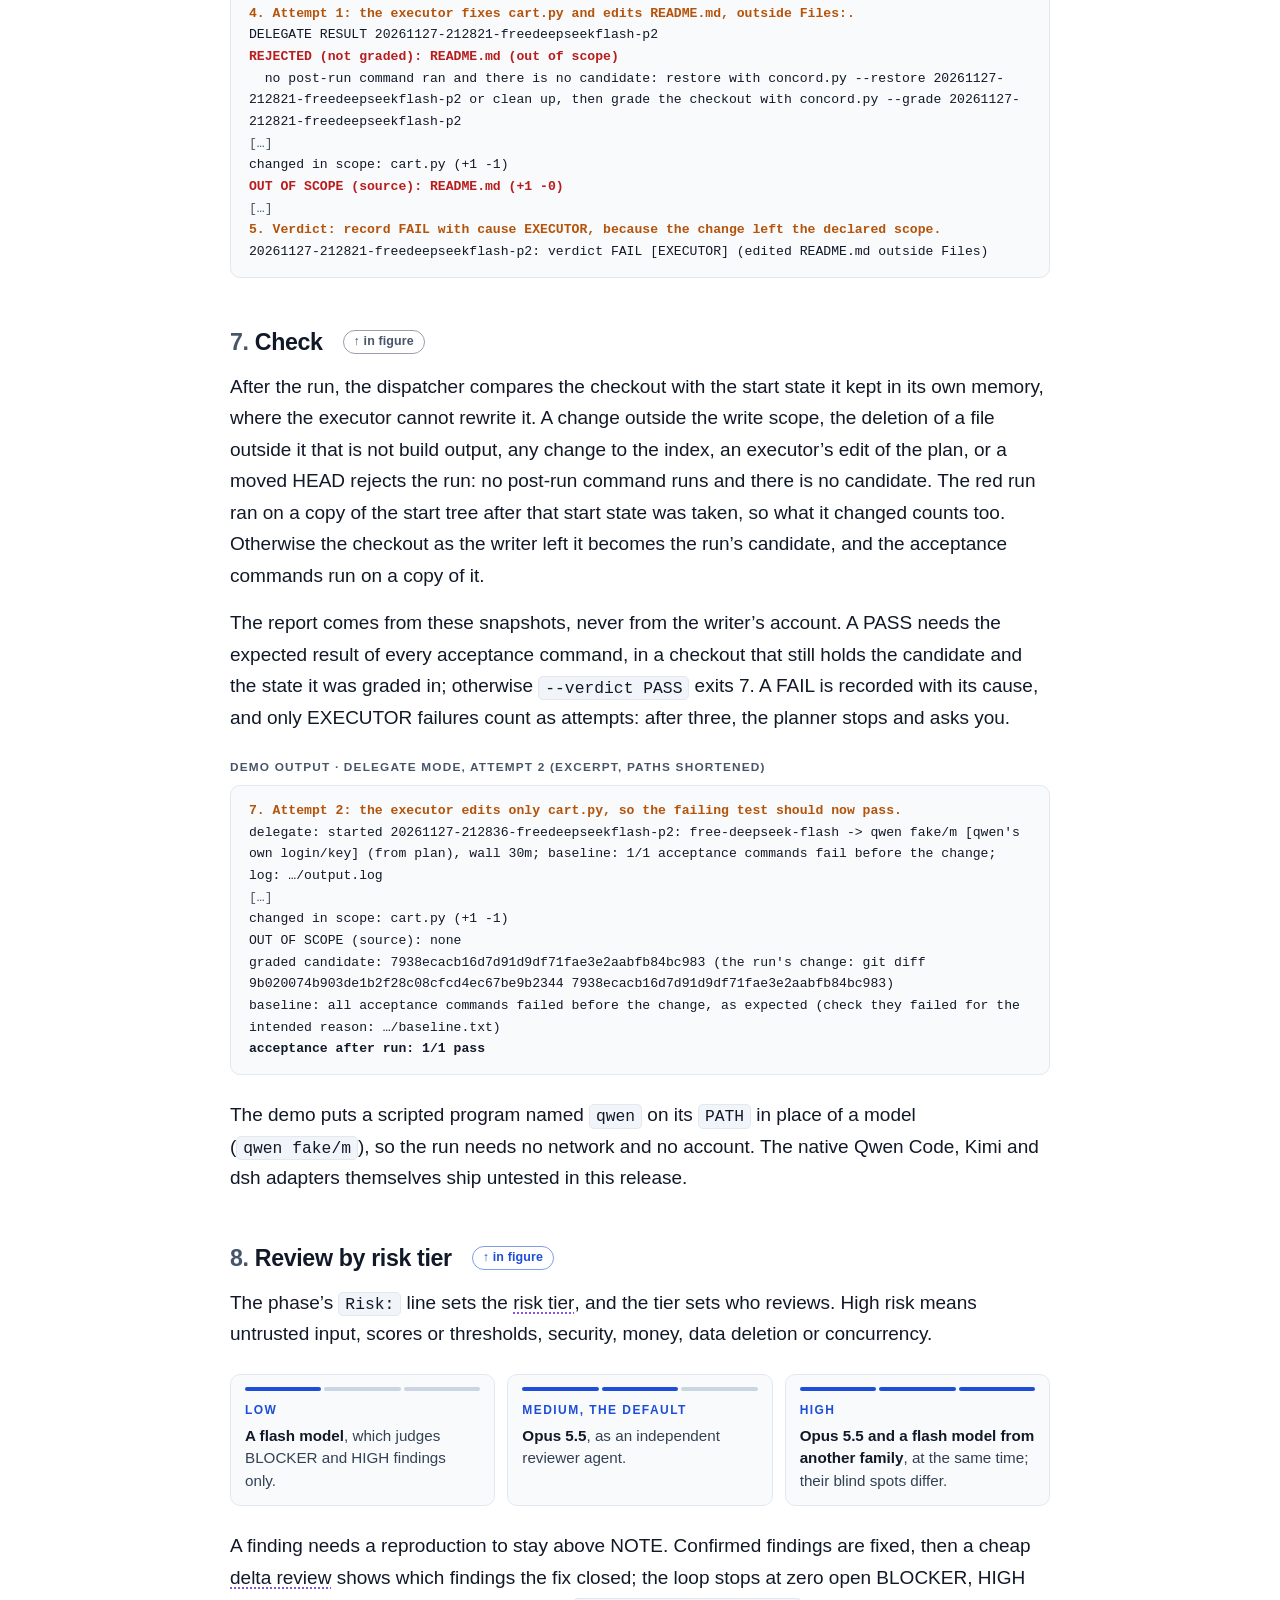
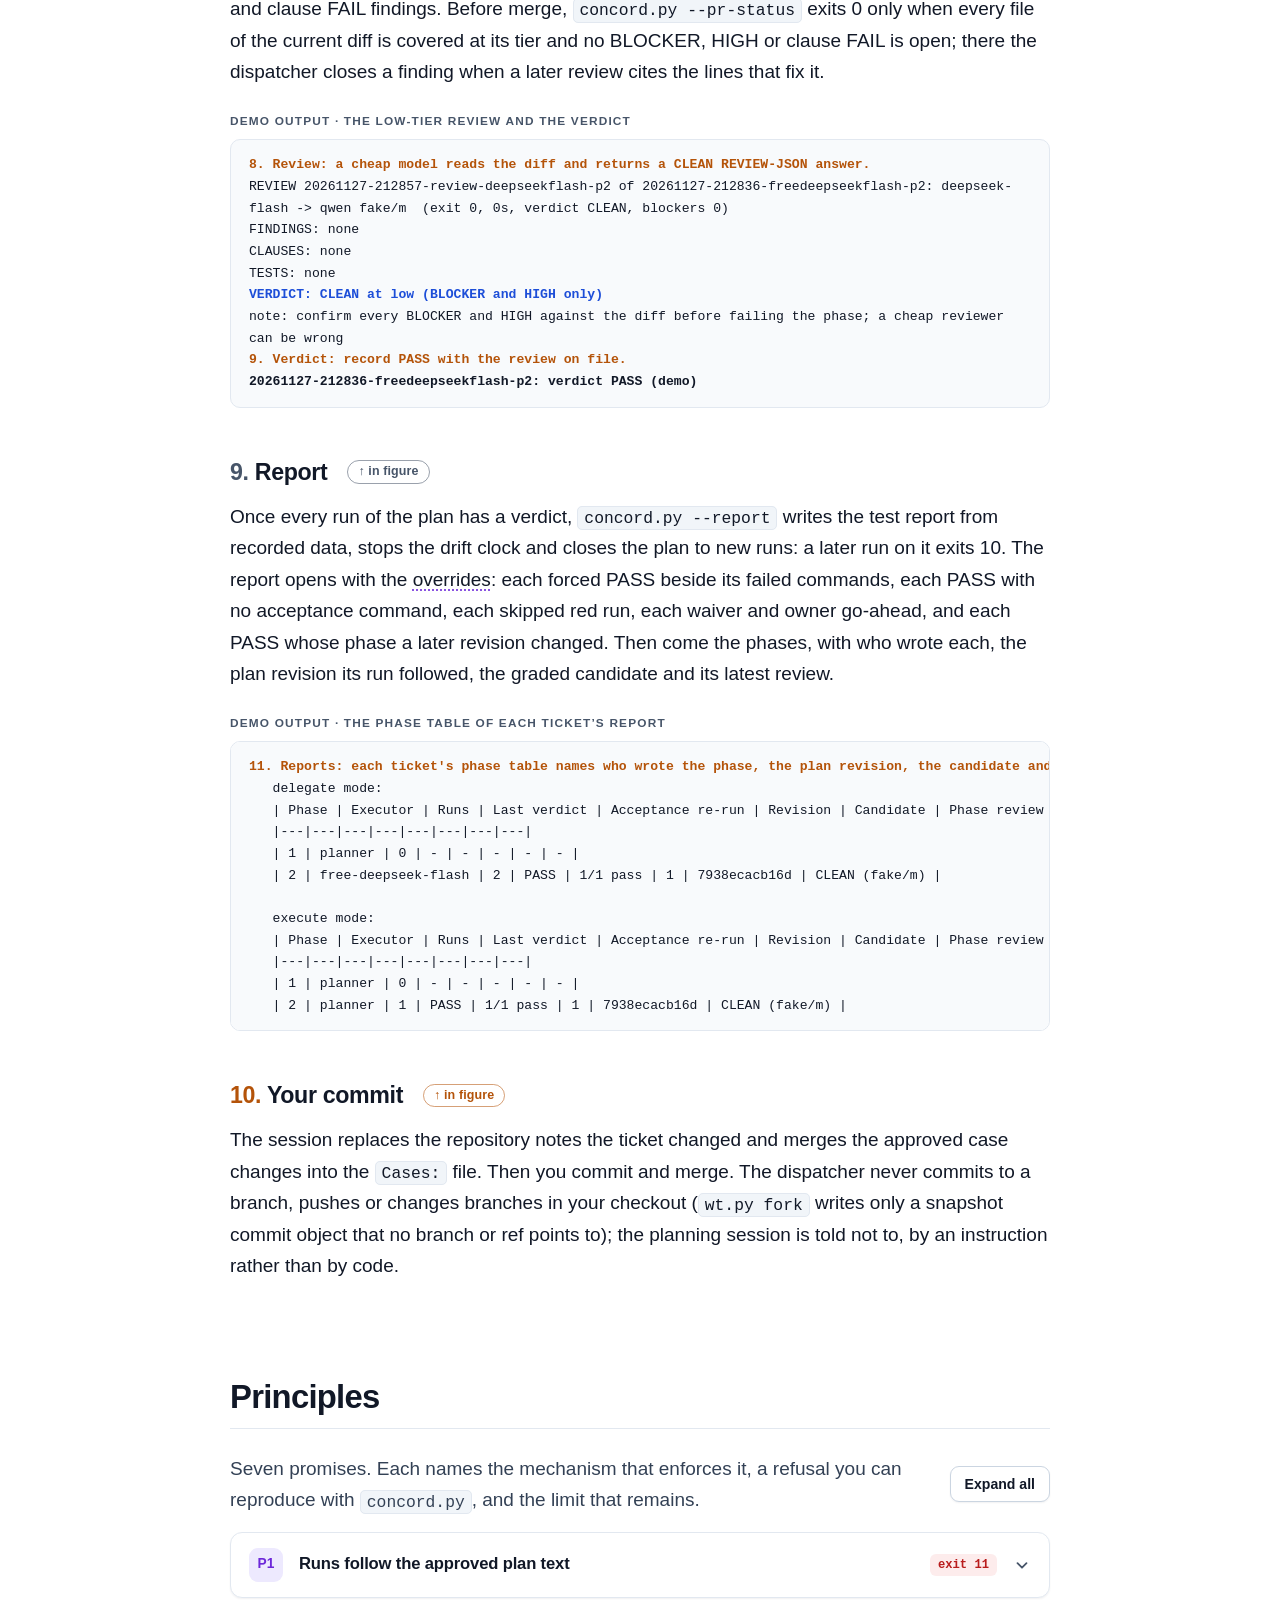
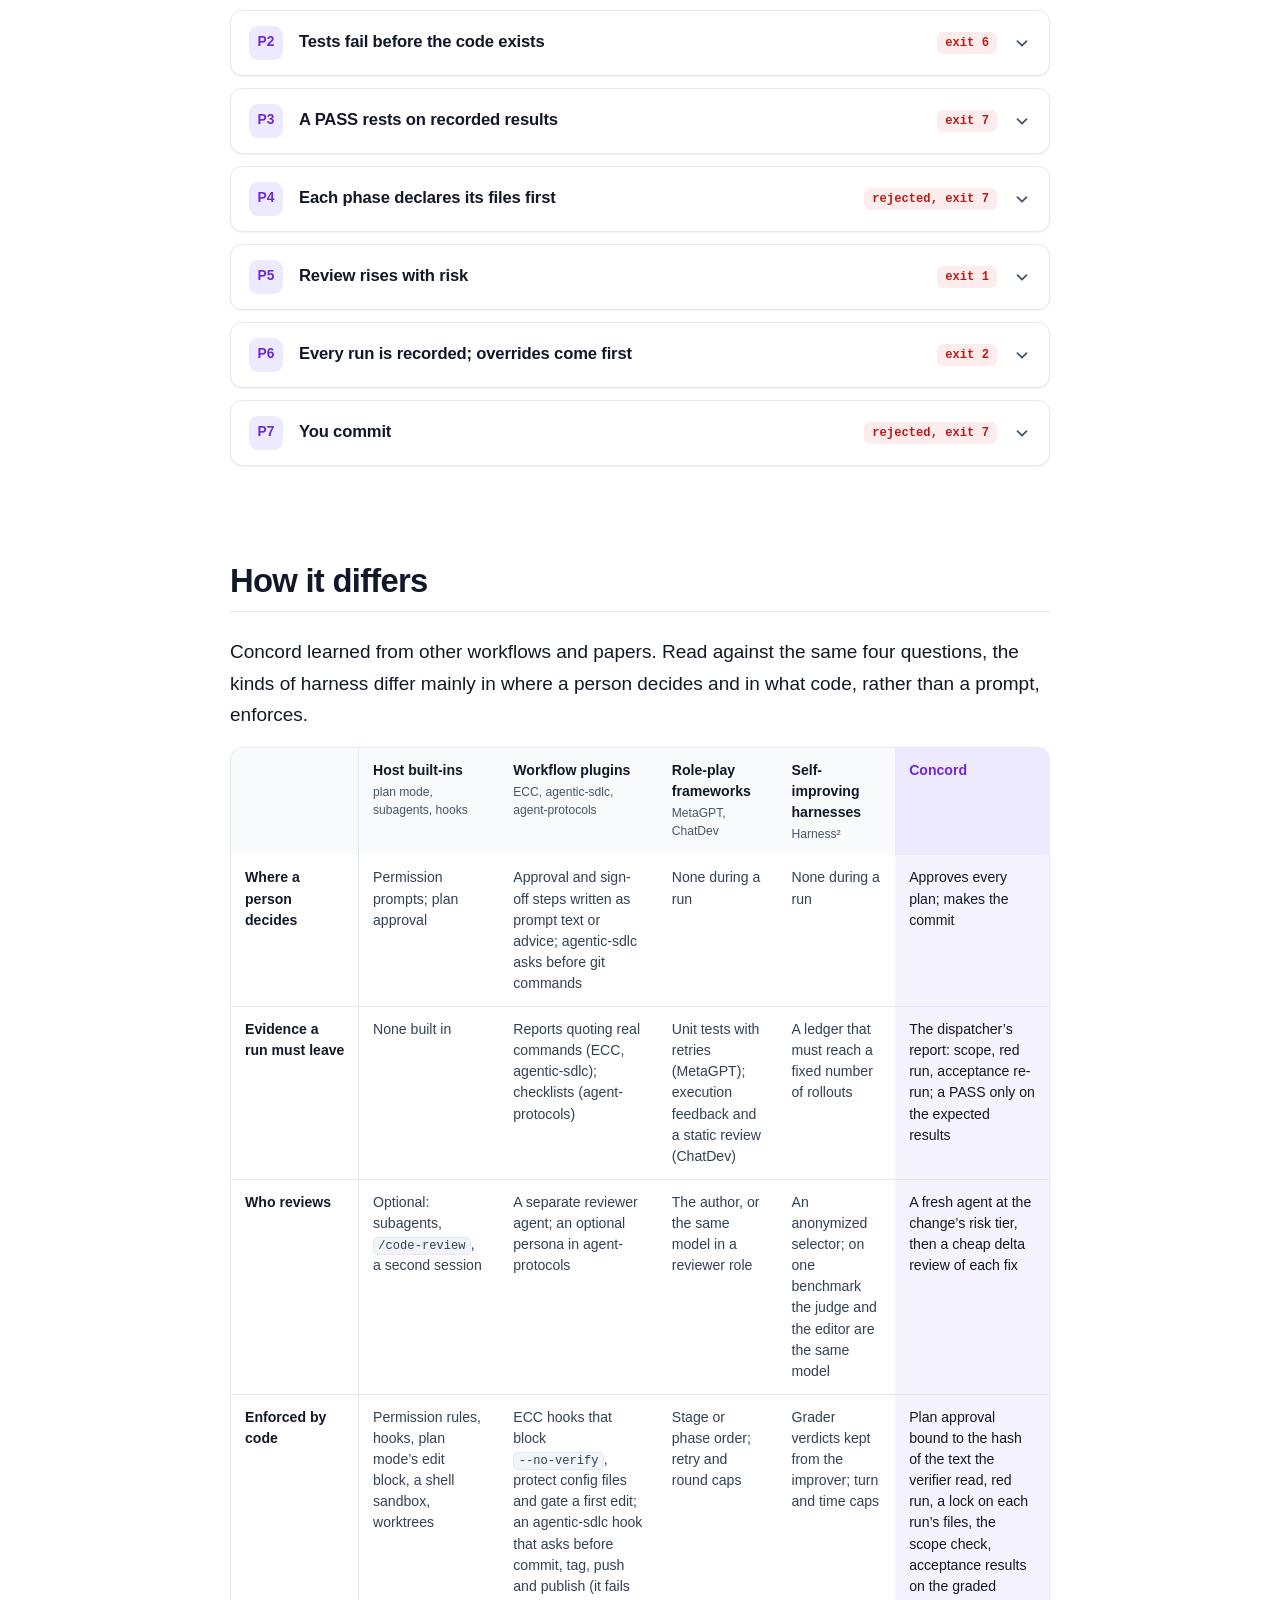
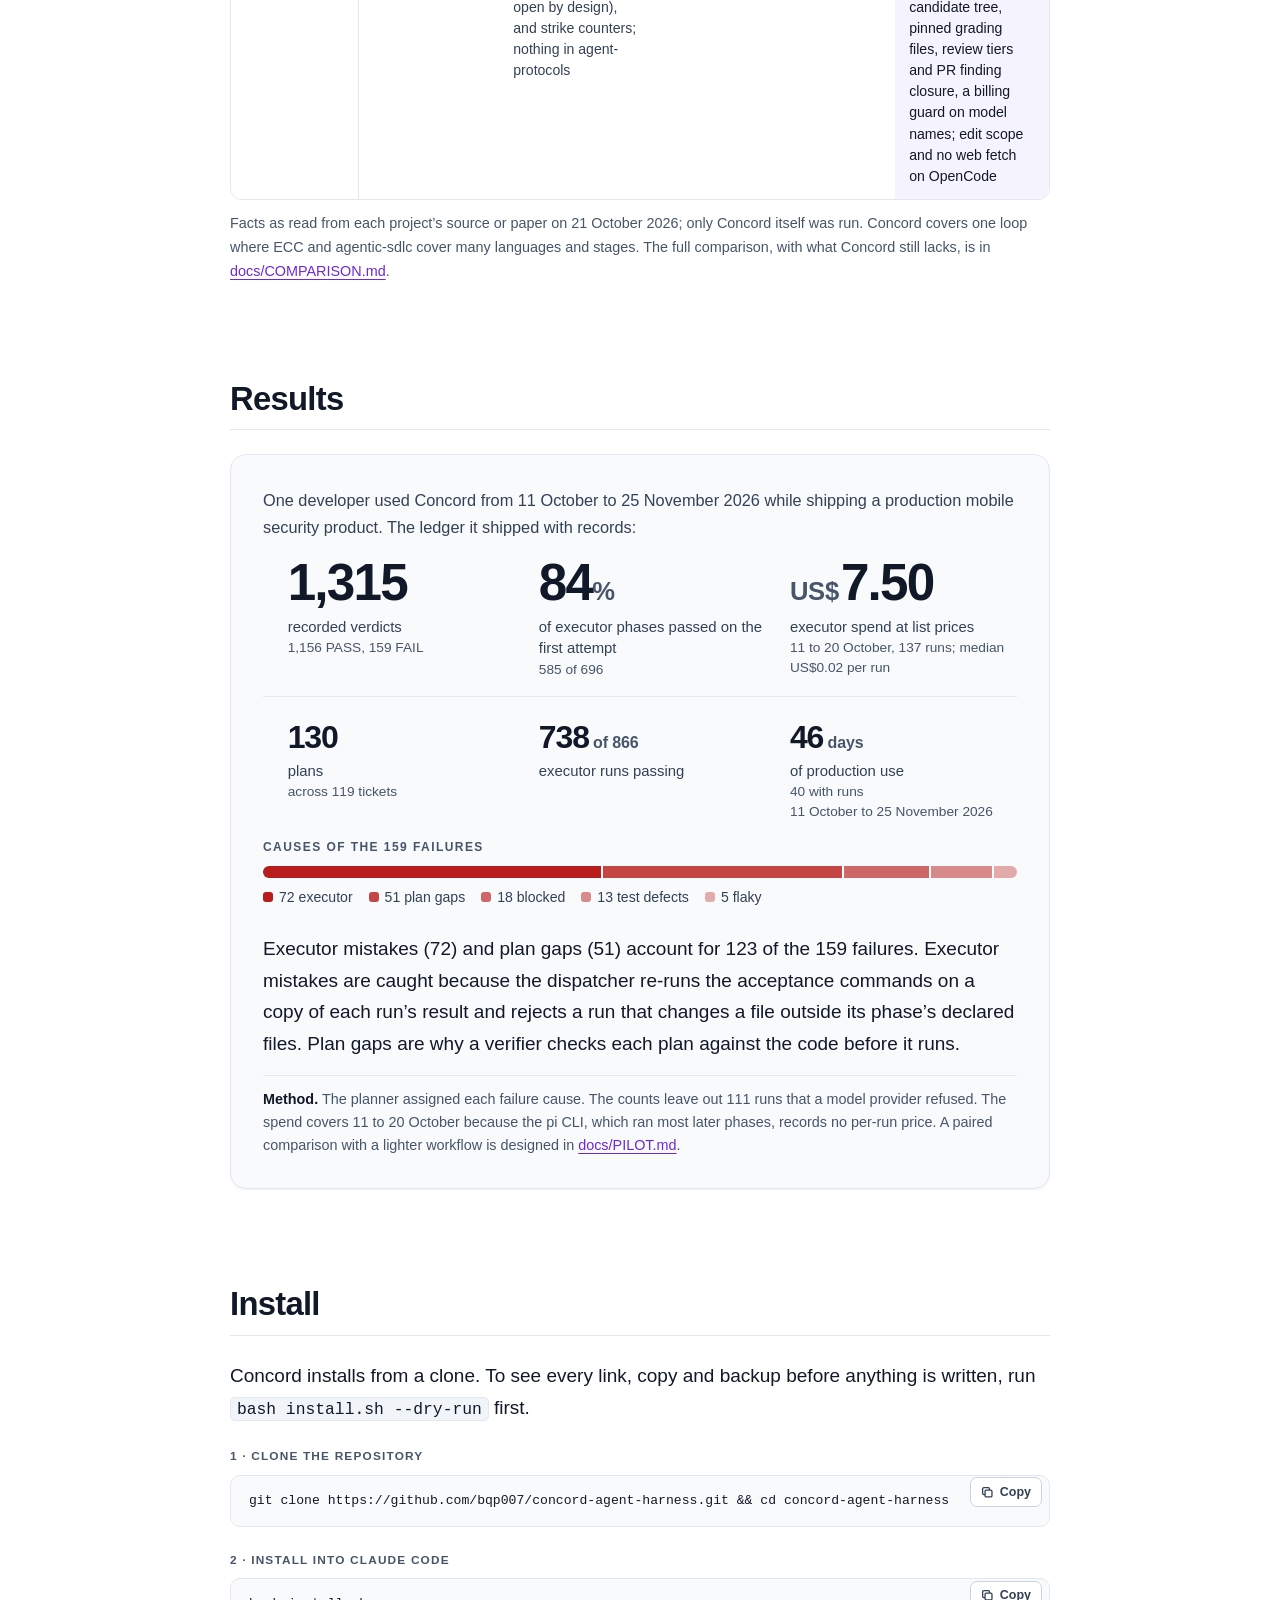
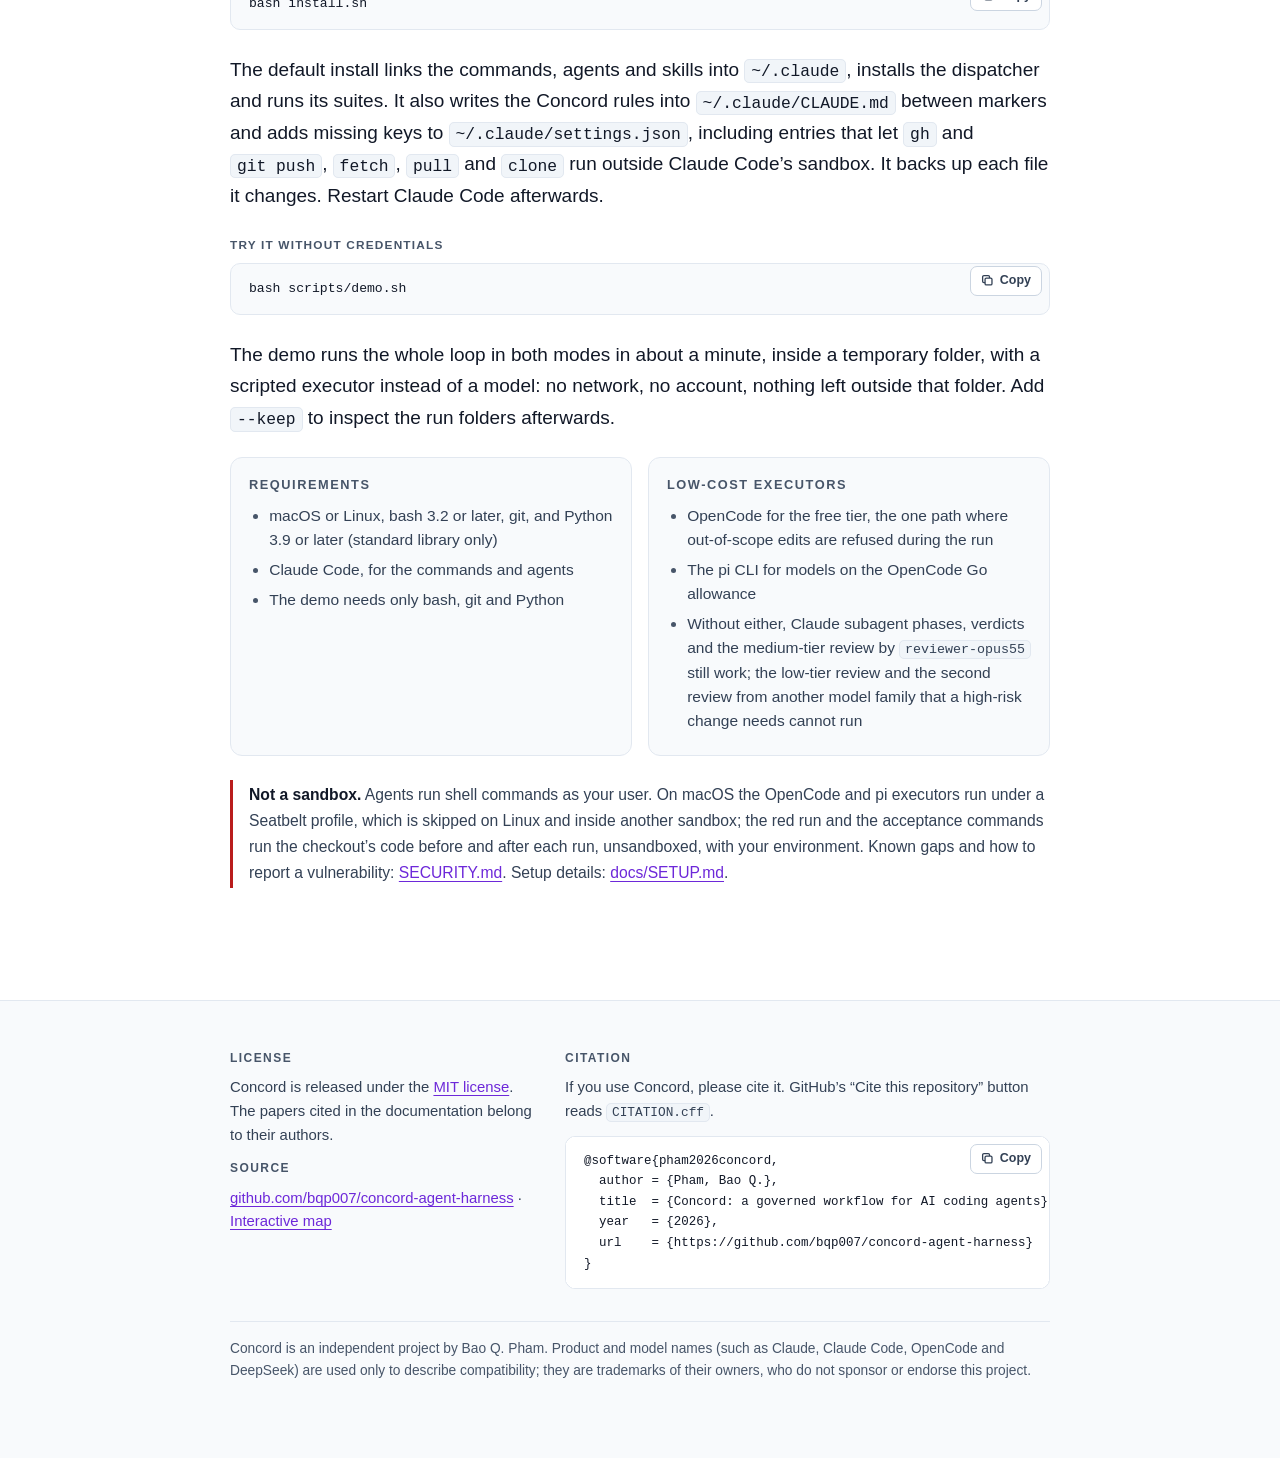
==== commit ea0685c3: "Merge branch 'fix/codex-docs' into fix/codex-review" ====
--- a/site/index.html
+++ b/site/index.html
@@ -53,7 +53,7 @@
       </div>
       <div>
         <span class="eyebrow">Version</span>
-        <p>3.3.0</p>
+        <p>3.4.0</p>
         <p class="note">Python 3.9+, standard library only</p>
       </div>
       <div>
@@ -98,7 +98,7 @@
       </article>
     </div>
 
-    <p>The <button type="button" class="term is-strong" data-term="dispatcher">dispatcher</button> is <code>concord.py</code>, a standard-library Python script. It enforces what a prompt alone cannot: a plan approval bound to the exact plan text the <button type="button" class="term" data-term="verifier">plan verifier</button> was asked to judge, a <button type="button" class="term" data-term="red-run">red run</button> before any code, a <button type="button" class="term" data-term="scope">write scope</button> checked against snapshots of the checkout, acceptance results taken on a copy of the <button type="button" class="term" data-term="candidate">candidate</button>, review tiers, and a <button type="button" class="term" data-term="ledger">ledger</button> of every verdict with its cause.</p>
+    <p>The <button type="button" class="term is-strong" data-term="dispatcher">dispatcher</button> is <code>concord.py</code>, a standard-library Python script. It enforces what a prompt alone cannot: a plan approval bound to the hash of the plan text the <button type="button" class="term" data-term="verifier">plan verifier</button> read, a <button type="button" class="term" data-term="red-run">red run</button> before any code, a <button type="button" class="term" data-term="scope">write scope</button> checked against snapshots of the checkout, acceptance results taken on a copy of the <button type="button" class="term" data-term="candidate">candidate</button>, review tiers, and a <button type="button" class="term" data-term="ledger">ledger</button> of every verdict with its cause.</p>
     <p>Each ticket runs in one of two modes. In <button type="button" class="term" data-term="execute-mode">execute mode</button> the planning session writes every phase; in <button type="button" class="term" data-term="delegate-mode">delegate mode</button> each phase goes to the <button type="button" class="term" data-term="executor">executor</button> the plan assigns, free tiers first for the bulky ones. The loop around the writing is the same in both.</p>
   </section>
 
@@ -204,8 +204,8 @@
         <h3 id="h-verifier"><span class="num">3.</span> An independent verifier</h3>
         <button type="button" class="fig-chip k-judge" data-fig-step="verifier" aria-label="Show step 3 in figure">&uarr; in figure</button>
       </div>
-      <p><code>concord.py --lint</code> checks each phase without a model call and writes the <button type="button" class="term" data-term="plan-read">plan read</button>: the approval-relevant text of the plan, saved under a name taken from its hash. The <code>plan-verifier</code> agent reads that file and checks the plan against the code: that every item serves the goal, that its claims about interfaces and callers are true, that each acceptance command fails before the work, and that each <code>Risk:</code> fits what the phase touches. It answers with CUT, MERGE and FIX items.</p>
-      <p><code>--plan-verdict</code> records an APPROVE answer that quotes the plan read&rsquo;s hash, and it holds only for that exact text. The dispatcher checks the hash, not who wrote the answer. Every run reads the plan once and checks that text against the approved revisions; a run whose plan text has none exits 11, and no words of yours open that gate.</p>
+      <p><code>concord.py --lint</code> checks each phase without a model call and writes the <button type="button" class="term" data-term="plan-read">plan read</button>: the approval-relevant text of the plan, saved under a name taken from its hash. The <code>plan-verifier</code> agent reads that file and checks the plan against the code by reading it: that every item serves the goal, that its claims about interfaces and callers are true, that each acceptance command would fail before the work, and that each <code>Risk:</code> fits what the phase touches. It answers with CUT, MERGE and FIX items.</p>
+      <p><code>--plan-verdict</code> records an APPROVE answer that quotes the plan read&rsquo;s hash, and it holds only for text with that hash: the plan without the prose of its Open questions, Handoff and Passes sections, read line by line so that line endings do not change it. An answer with more than one VERDICT or PLAN-HASH line records nothing. The dispatcher checks the hash, not who wrote the answer. Every run reads the plan once and checks that text against the approved revisions; a run whose plan text has none exits 11, and no words of yours open that gate.</p>
       <div class="codeblock">
         <span class="code-label">Demo output &middot; lint and the plan read (paths shortened)</span>
 <pre class="wrap"><code><span class="head">3. Lint: dry-run the phase pre-flight so the questions are visible before spending a token.</span>
@@ -278,8 +278,8 @@
         <h3 id="h-check"><span class="num">7.</span> Check</h3>
         <button type="button" class="fig-chip k-disp" data-fig-step="check" aria-label="Show step 7 in figure">&uarr; in figure</button>
       </div>
-      <p>After the run, the dispatcher compares the checkout with the start state it kept in its own memory, where the executor cannot rewrite it. A change outside the write scope, a deletion outside it, a staged path or a moved HEAD rejects the run: no post-run command runs and there is no candidate. Otherwise the checkout as the writer left it becomes the run&rsquo;s candidate, and the acceptance commands run on a copy of it.</p>
-      <p>The report comes from these snapshots, never from the writer&rsquo;s account. A PASS needs the expected result of every acceptance command, in a checkout that still holds the candidate; otherwise <code>--verdict PASS</code> exits 7. A FAIL is recorded with its cause, and only EXECUTOR failures count as attempts: after three, the planner stops and asks you.</p>
+      <p>After the run, the dispatcher compares the checkout with the start state it kept in its own memory, where the executor cannot rewrite it. A change outside the write scope, the deletion of a file outside it that is not build output, any change to the index, an executor&rsquo;s edit of the plan, or a moved HEAD rejects the run: no post-run command runs and there is no candidate. The red run ran on a copy of the start tree after that start state was taken, so what it changed counts too. Otherwise the checkout as the writer left it becomes the run&rsquo;s candidate, and the acceptance commands run on a copy of it.</p>
+      <p>The report comes from these snapshots, never from the writer&rsquo;s account. A PASS needs the expected result of every acceptance command, in a checkout that still holds the candidate and the state it was graded in; otherwise <code>--verdict PASS</code> exits 7. A FAIL is recorded with its cause, and only EXECUTOR failures count as attempts: after three, the planner stops and asks you.</p>
       <div class="codeblock">
         <span class="code-label">Demo output &middot; delegate mode, attempt 2 (excerpt, paths shortened)</span>
 <pre class="wrap"><code><span class="head">7. Attempt 2: the executor edits only cart.py, so the failing test should now pass.</span>
@@ -305,7 +305,7 @@
         <div class="tier"><div class="bar" aria-hidden="true"><i class="on"></i><i class="on"></i><i></i></div><span class="eyebrow">Medium, the default</span><p><strong>Opus 5.5</strong>, as an independent reviewer agent.</p></div>
         <div class="tier"><div class="bar" aria-hidden="true"><i class="on"></i><i class="on"></i><i class="on"></i></div><span class="eyebrow">High</span><p><strong>Opus 5.5 and a flash model from another family</strong>, at the same time; their blind spots differ.</p></div>
       </div>
-      <p>A finding needs a reproduction to stay above NOTE. Confirmed findings are fixed, then a cheap <button type="button" class="term" data-term="delta">delta review</button> closes each finding it shows fixed; the loop stops at zero open BLOCKER and HIGH findings. Before merge, <code>concord.py --pr-status</code> exits 0 only when every file of the current diff is covered at its tier and no finding is open.</p>
+      <p>A finding needs a reproduction to stay above NOTE. Confirmed findings are fixed, then a cheap <button type="button" class="term" data-term="delta">delta review</button> shows which findings the fix closed; the loop stops at zero open BLOCKER, HIGH and clause FAIL findings. Before merge, <code>concord.py --pr-status</code> exits 0 only when every file of the current diff is covered at its tier and no BLOCKER, HIGH or clause FAIL is open; there the dispatcher closes a finding when a later review cites the lines that fix it.</p>
       <div class="codeblock">
         <span class="code-label">Demo output &middot; the low-tier review and the verdict</span>
 <pre class="wrap"><code><span class="head">8. Review: a cheap model reads the diff and returns a CLEAN REVIEW-JSON answer.</span>
@@ -325,7 +325,7 @@
         <h3 id="h-report"><span class="num">9.</span> Report</h3>
         <button type="button" class="fig-chip k-disp" data-fig-step="report" aria-label="Show step 9 in figure">&uarr; in figure</button>
       </div>
-      <p>Once every run of the plan has a verdict, <code>concord.py --report</code> writes the test report from recorded data, stops the drift clock and closes the plan to new runs: a later run on it exits 10. The report opens with the <button type="button" class="term" data-term="overrides">overrides</button>: each forced PASS beside its failed commands, each waiver and owner go-ahead, and each PASS whose phase a later revision changed. Then come the phases, with who wrote each, the plan revision its run followed, the graded candidate and its latest review.</p>
+      <p>Once every run of the plan has a verdict, <code>concord.py --report</code> writes the test report from recorded data, stops the drift clock and closes the plan to new runs: a later run on it exits 10. The report opens with the <button type="button" class="term" data-term="overrides">overrides</button>: each forced PASS beside its failed commands, each PASS with no acceptance command, each skipped red run, each waiver and owner go-ahead, and each PASS whose phase a later revision changed. Then come the phases, with who wrote each, the plan revision its run followed, the graded candidate and its latest review.</p>
       <div class="codeblock">
         <span class="code-label">Demo output &middot; the phase table of each ticket&rsquo;s report</span>
 <pre><code><span class="head">11. Reports: each ticket's phase table names who wrote the phase, the plan revision, the candidate and its review.</span>
@@ -348,7 +348,7 @@
         <h3 id="h-commit"><span class="num">10.</span> Your commit</h3>
         <button type="button" class="fig-chip k-you" data-fig-step="commit" aria-label="Show step 10 in figure">&uarr; in figure</button>
       </div>
-      <p>The session replaces the repository notes the ticket changed and merges the approved case changes into the <code>Cases:</code> file. Then you commit and merge. The dispatcher never commits, pushes or changes branches in your checkout; the planning session is told not to, by an instruction rather than by code.</p>
+      <p>The session replaces the repository notes the ticket changed and merges the approved case changes into the <code>Cases:</code> file. Then you commit and merge. The dispatcher never commits to a branch, pushes or changes branches in your checkout (<code>wt.py fork</code> writes only a snapshot commit object that no branch or ref points to); the planning session is told not to, by an instruction rather than by code.</p>
     </section>
   </section>
 
@@ -383,15 +383,15 @@
         <summary><span class="p-num">P3</span><span class="p-title">A PASS rests on recorded results</span><span class="p-exit">exit 7</span><svg class="p-chev" viewBox="0 0 20 20" fill="none" stroke="currentColor" stroke-width="2" stroke-linecap="round" stroke-linejoin="round" aria-hidden="true"><path d="m5 8 5 5 5-5"/></svg></summary>
         <div class="p-body"><dl>
           <dt>Mechanism</dt><dd>The dispatcher takes the checkout the writer left as the run&rsquo;s candidate, runs the acceptance commands on a copy of it and writes the report from snapshots of the tree.</dd>
-          <dt class="refusal">Refusal you can reproduce</dt><dd><code>--verdict PASS</code> exits 7 when an acceptance result is missing or not the expected one, when a post-run command changed the tree, or when the checkout no longer holds the graded candidate.</dd>
-          <dt class="limit">Limit</dt><dd>The acceptance commands are only as strong as the tests the plan names. <code>--force</code> records a PASS (forced), and the report lists it first, under Overrides.</dd>
+          <dt class="refusal">Refusal you can reproduce</dt><dd><code>--verdict PASS</code> exits 7 when an acceptance result is missing or not the expected one, when a post-run command changed the tree, or when the checkout no longer holds the graded candidate and the state it was graded in.</dd>
+          <dt class="limit">Limit</dt><dd>The acceptance commands are only as strong as the tests the plan names. <code>--force</code> records a PASS (forced), and the report lists it first, under Overrides, as it does a PASS with no acceptance command.</dd>
         </dl></div>
       </details>
 
       <details class="principle">
         <summary><span class="p-num">P4</span><span class="p-title">Each phase declares its files first</span><span class="p-exit">rejected, exit 7</span><svg class="p-chev" viewBox="0 0 20 20" fill="none" stroke="currentColor" stroke-width="2" stroke-linecap="round" stroke-linejoin="round" aria-hidden="true"><path d="m5 8 5 5 5-5"/></svg></summary>
         <div class="p-body"><dl>
-          <dt>Mechanism</dt><dd>Each phase lists its <code>Files:</code> and <code>Follow-through:</code> in the approved plan. The run lock covers those files; after the run, a change outside them, a deletion outside them, a staged path or a moved HEAD rejects the run, which then has no candidate. On OpenCode, edits outside the scope are refused during the run.</dd>
+          <dt>Mechanism</dt><dd>Each phase lists its <code>Files:</code> and <code>Follow-through:</code> in the approved plan. The run lock covers those files; after the run, a change outside them, the deletion of a file outside them that is not build output, any change to the index, an executor&rsquo;s edit of the plan or a moved HEAD rejects the run, which then has no candidate. On OpenCode, edits outside the scope are refused during the run.</dd>
           <dt class="refusal">Refusal you can reproduce</dt><dd>The run report prints <code>REJECTED (not graded)</code>, and a PASS on that run exits 7. <code>bash scripts/demo.sh</code> shows it.</dd>
           <dt class="limit">Limit</dt><dd>During a run, scope is enforced only by OpenCode&rsquo;s edit tools, not shell redirection. On other executors an out-of-scope edit is caught after the run, and the backup of in-scope files is the safety net.</dd>
         </dl></div>
@@ -402,7 +402,7 @@
         <div class="p-body"><dl>
           <dt>Mechanism</dt><dd>The phase&rsquo;s <code>Risk:</code> picks the tier: a flash model at low, Opus 5.5 at medium, Opus 5.5 and a flash model from another family at high. At the merge gate every file needs a review at its tier, and a finding stays open until a review of a later head shows it fixed.</dd>
           <dt class="refusal">Refusal you can reproduce</dt><dd><code>concord.py --pr-status</code> exits 1 until the current diff is REVIEWED; <code>--review-pr --tier</code> below a file&rsquo;s needed tier is refused (exit 2).</dd>
-          <dt class="limit">Limit</dt><dd>A review covers only what its reviewer could read, and a binary file needs your words naming it. At the low tier the reviewer may run on the same low-cost model as the executor, in a fresh context.</dd>
+          <dt class="limit">Limit</dt><dd>A review covers only what its reviewer could read, at the rank of the reviewer name the planner records, and a binary file needs your words naming it. At the low tier the reviewer may run on the same low-cost model as the executor, in a fresh context.</dd>
         </dl></div>
       </details>
 
@@ -411,14 +411,14 @@
         <div class="p-body"><dl>
           <dt>Mechanism</dt><dd>Every run and verdict goes to a ledger, a FAIL with its cause: EXECUTOR, PLAN_GAP, TEST_DEFECT, FLAKY, PROVIDER or BLOCKED; only EXECUTOR counts as an attempt. <code>--report</code> writes the test report from recorded data and opens with the overrides: each forced PASS beside its failed commands, each waiver and owner go-ahead.</dd>
           <dt class="refusal">Refusal you can reproduce</dt><dd><code>--report</code> refuses while a run of the plan has no verdict (exit 2). Once the report is written, a new run or <code>--begin</code> on that plan exits 10.</dd>
-          <dt class="limit">Limit</dt><dd>The planner alone assigns the failure causes. A FAIL recorded without a cause gets only a reminder.</dd>
+          <dt class="limit">Limit</dt><dd>The planner alone assigns the failure causes. A FAIL recorded without a cause gets only a reminder. The report is a status export: it does not check that every phase passed.</dd>
         </dl></div>
       </details>
 
       <details class="principle">
         <summary><span class="p-num">P7</span><span class="p-title">You commit</span><span class="p-exit">rejected, exit 7</span><svg class="p-chev" viewBox="0 0 20 20" fill="none" stroke="currentColor" stroke-width="2" stroke-linecap="round" stroke-linejoin="round" aria-hidden="true"><path d="m5 8 5 5 5-5"/></svg></summary>
         <div class="p-body"><dl>
-          <dt>Mechanism</dt><dd>The dispatcher never commits, pushes or changes branches in your checkout, and the planning session is told not to. A run that stages a path, moves HEAD or changes the branch is rejected, and OpenCode&rsquo;s rules deny an executor <code>git commit</code>, <code>git push</code> and similar commands.</dd>
+          <dt>Mechanism</dt><dd>The dispatcher never commits to a branch, pushes or changes branches in your checkout (<code>wt.py fork</code> writes only a snapshot commit object that no branch or ref points to), and the planning session is told not to. A run that changes the index, moves HEAD or changes the branch is rejected, and OpenCode&rsquo;s rules deny an executor <code>git commit</code>, <code>git push</code> and similar commands.</dd>
           <dt class="refusal">Refusal you can reproduce</dt><dd>The run report lists the staged path or the moved HEAD as a rejection, and a PASS on that run exits 7.</dd>
           <dt class="limit">Limit</dt><dd>No code stops the planning session from committing outside a run: that rule is an instruction in Concord&rsquo;s Claude Code rules and the run command, and the dispatcher sees a moved HEAD only inside a run. Outside OpenCode, the git rules in the executor contract are instructions a model can ignore too: a commit during a run is caught after the run, not prevented. <code>wt.py new</code> creates a branch and a worktree per ticket when you ask.</dd>
         </dl></div>
@@ -457,7 +457,7 @@
             <td>None built in</td>
             <td>Reports quoting real commands (ECC, agentic-sdlc); checklists (agent-protocols)</td>
             <td>Unit tests with retries (MetaGPT); execution feedback and a static review (ChatDev)</td>
-            <td>A lesson enters the library only when execution contrasts support it</td>
+            <td>A ledger that must reach a fixed number of rollouts</td>
             <td class="us">The dispatcher&rsquo;s report: scope, red run, acceptance re-run; a PASS only on the expected results</td>
           </tr>
           <tr>
@@ -474,12 +474,12 @@
             <td>ECC hooks that block <code>--no-verify</code>, protect config files and gate a first edit; an agentic-sdlc hook that asks before commit, tag, push and publish (it fails open by design), and strike counters; nothing in agent-protocols</td>
             <td>Stage or phase order; retry and round caps</td>
             <td>Grader verdicts kept from the improver; turn and time caps</td>
-            <td class="us">Plan approval bound to the exact plan text, red run, acceptance results and file hashes, review tiers and finding closure, billing guard; edit scope and no web on OpenCode</td>
+            <td class="us">Plan approval bound to the hash of the text the verifier read, red run, a lock on each run&rsquo;s files, the scope check, acceptance results on the graded candidate tree, pinned grading files, review tiers and PR finding closure, a billing guard on model names; edit scope and no web fetch on OpenCode</td>
           </tr>
         </tbody>
       </table>
     </div>
-    <p class="table-note">Facts as read from each project&rsquo;s source or paper on 21 October 2026, with the Harness&sup2; evidence entry corrected on 28 November 2026; only Concord itself was run. Concord covers one loop where ECC and agentic-sdlc cover many languages and stages. The full comparison, with what Concord still lacks, is in <a href="https://github.com/bqp007/concord-agent-harness/blob/main/docs/COMPARISON.md">docs/COMPARISON.md</a>.</p>
+    <p class="table-note">Facts as read from each project&rsquo;s source or paper on 21 October 2026; only Concord itself was run. Concord covers one loop where ECC and agentic-sdlc cover many languages and stages. The full comparison, with what Concord still lacks, is in <a href="https://github.com/bqp007/concord-agent-harness/blob/main/docs/COMPARISON.md">docs/COMPARISON.md</a>.</p>
   </section>
 
   <!-- ============ Results ============ -->
@@ -489,28 +489,16 @@
       <p class="results-intro">One developer used Concord from 11 October to 25 November 2026 while shipping a production mobile security product. The ledger it shipped with records:</p>
       <ul class="stats">
         <li><span class="stat-value">1,315</span><span class="stat-label">recorded verdicts<span class="sub">1,156 PASS, 159 FAIL</span></span></li>
-        <li><span class="stat-value">84<span class="unit">%</span></span><span class="stat-label">of executor phases with a recorded PASS on the first attempt<span class="sub">95% by the second attempt; per checkout</span></span></li>
-        <li><span class="stat-value"><span class="unit">US$</span>0.10</span><span class="stat-label">executor list-price charges per phase with a recorded PASS<span class="sub">US$1.79 for the same tokens at Claude Opus 5.5 rates (price-only)</span></span></li>
+        <li><span class="stat-value">84<span class="unit">%</span></span><span class="stat-label">of executor phases passed on the first attempt<span class="sub">585 of 696</span></span></li>
+        <li><span class="stat-value"><span class="unit">US$</span>7.50</span><span class="stat-label">executor spend at list prices<span class="sub">11 to 20 October, 137 runs; median US$0.02 per run</span></span></li>
       </ul>
       <ul class="stats small">
-        <li><span class="stat-value">130</span><span class="stat-label">plans<span class="sub">across 119 checkout groups</span></span></li>
-        <li><span class="stat-value">696<span class="unit"> of 1,047</span></span><span class="stat-label">phases first attempted by low-cost executors<span class="sub">Claude models took the rest</span></span></li>
+        <li><span class="stat-value">130</span><span class="stat-label">plans<span class="sub">across 119 tickets</span></span></li>
+        <li><span class="stat-value">738<span class="unit"> of 866</span></span><span class="stat-label">executor runs passing</span></li>
         <li><span class="stat-value">46<span class="unit"> days</span></span><span class="stat-label">of production use<span class="sub">40 with runs</span><span class="sub">11 October to 25 November 2026</span></span></li>
       </ul>
-      <div class="attempts">
-        <span class="eyebrow">The 696 executor phases, by the attempt that received a recorded PASS in their checkout</span>
-        <div class="attempt-bar" role="img" aria-label="Of 696 executor phases, per checkout: 585 received a recorded PASS on the first attempt (84%), 79 more on the second (11 points), 7 more on a later attempt (1 point), and 25 had no PASS in the same checkout (4%; 13 of them passed in another checkout of the same ticket)">
-          <span style="flex: 585"></span><span style="flex: 79"></span><span style="flex: 7"></span><span style="flex: 25"></span>
-        </div>
-        <ul class="cause-keys attempt-keys">
-          <li><i aria-hidden="true"></i>84% first attempt</li>
-          <li><i aria-hidden="true"></i>+11 points on the second attempt</li>
-          <li><i aria-hidden="true"></i>+1 point later</li>
-          <li><i aria-hidden="true"></i>4% without a PASS in the same checkout</li>
-        </ul>
-      </div>
       <div class="causes">
-        <span class="eyebrow">Causes of the 159 failures, as the planner labeled them</span>
+        <span class="eyebrow">Causes of the 159 failures</span>
         <div class="cause-bar" role="img" aria-label="72 executor, 51 plan gaps, 18 blocked, 13 test defects, 5 flaky">
           <span style="flex: 72"></span><span style="flex: 51"></span><span style="flex: 18"></span><span style="flex: 13"></span><span style="flex: 5"></span>
         </div>
@@ -522,21 +510,8 @@
           <li><i aria-hidden="true"></i>5 flaky</li>
         </ul>
       </div>
-      <p>Executor mistakes (72) and plan gaps (51) account for 123 of the 159 failures as the planner labeled them; no second rater checked the labels. Plan gaps are why a verifier checks each plan against the code before it runs.</p>
-      <p class="run-size">A typical executor phase, as medians each over its own cases: 6.7 minutes of summed executor time (n = 696), about 190 changed lines (n = 497), 3 files in scope (n = 478), 2.1 million tokens processed (n = 692).</p>
-      <div class="cost">
-        <span class="eyebrow">Executor list-price charges per phase with a recorded PASS, repriced (price-only)</span>
-        <div class="cost-rows" role="img" aria-label="US$ per phase with a recorded PASS for the same executor tokens, attempts and cache reads at each list price: the models that ran 0.10, Claude Sonnet 5.5 rates 0.89, Claude Opus 5.5 rates 1.79">
-          <div class="cost-row is-ran"><span class="cost-name">Models that ran</span><span class="cost-track"><span class="cost-fill" style="width: 5.4%"></span></span><span class="cost-value">US$0.10</span></div>
-          <div class="cost-row"><span class="cost-name">Claude Sonnet 5.5</span><span class="cost-track"><span class="cost-fill" style="width: 50%"></span></span><span class="cost-value">US$0.89</span></div>
-          <div class="cost-row"><span class="cost-name">Claude Opus 5.5</span><span class="cost-track"><span class="cost-fill" style="width: 100%"></span></span><span class="cost-value">US$1.79</span></div>
-        </div>
-        <p class="cost-caption">The same executor tokens, attempts and cache reads at each model&rsquo;s list price, everything else fixed. Models that ran: US$64.27 for the 866 runs with a verdict, over 671 phases with a recorded PASS; US$0.12 with the 170 runs without a verdict. Planning, checks and reviews sit outside these charges.</p>
-      </div>
-      <div class="setting-note">
-        <p><strong>Method.</strong> The rates are per checkout. An attempt is a run with a verdict on a phase in one checkout, by any runner and after any cause of failure (81 of the 86 later passes were executor retries); a run a model provider refused (111 runs, left out of every count), a refusal at the red-run gate and a run without a verdict are not attempts. A later attempt starts with the evidence of the failed one; the workflow&rsquo;s own three-failure stop, an instruction in the plugin from 3.0, counts only EXECUTOR failures. 499 of the 696 phases (72%) received a PASS as their earliest recorded event of any kind; 41 began with a provider refusal and 30 with a refusal at the red-run gate. The record spans Concord from its pre-release versions to 3.2, and the checks described above took their present form in versions 3.0 to 3.3 (21 to 27 November 2026), so most recorded runs passed under earlier, looser checks; of the 585 first-attempt passes, 386 kept a run record, and 286 of those show every acceptance command with its expected result and no forced verdict. Of the 111 phases that failed their first attempt, the planner labeled 59 of those failures as the executor&rsquo;s work, 33 as a gap in the plan and 19 as a blocked run, a test defect or a flaky check.</p>
-        <p>The executor charges apply list prices read on 28 November 2026 to the recorded tokens (uncached input, cache reads, cache writes, which are zero in every measured executor run, and output) of the 866 executor runs with a verdict, failed attempts included, divided by the 671 executor phases with a recorded PASS; 5 of those 671 got their first PASS from a Claude run whose cost is not in the numerator. For 180 runs the split between token kinds is estimated from measured runs of the same executor and model family, and 12 verdict runs without a token record count as zero. The repriced rows do not model how another model would have done the work. A frontier model wrote the plan, the file scope and the failing tests before an executor started. Planning, checks and reviews by Claude models, and the phases Claude models wrote, ran on a flat-rate frontier subscription. Matched Claude Code activity plus executor verdict runs, at list prices from the session transcripts, comes to US$6 to US$9 per phase with a recorded PASS (1,016 phases, any runner) in three matching scenarios, and executors are 0.7 to 1.1% of these charges. Not in these charges: reviews on low-cost models (US$31.69 at list prices for those with a token record), executor runs without a verdict (US$15.16), provider-refused runs, human time and subscription spend. A paired comparison with a lighter workflow is designed in <a href="https://github.com/bqp007/concord-agent-harness/blob/main/docs/PILOT.md">docs/PILOT.md</a>.</p>
-      </div>
+      <p>Executor mistakes (72) and plan gaps (51) account for 123 of the 159 failures. Executor mistakes are caught because the dispatcher re-runs the acceptance commands on a copy of each run&rsquo;s result and rejects a run that changes a file outside its phase&rsquo;s declared files. Plan gaps are why a verifier checks each plan against the code before it runs.</p>
+      <p class="setting-note"><strong>Method.</strong> The planner assigned each failure cause. The counts leave out 111 runs that a model provider refused. The spend covers 11 to 20 October because the pi CLI, which ran most later phases, records no per-run price. A paired comparison with a lighter workflow is designed in <a href="https://github.com/bqp007/concord-agent-harness/blob/main/docs/PILOT.md">docs/PILOT.md</a>.</p>
     </div>
   </section>
 
@@ -581,7 +556,7 @@
         </ul>
       </div>
     </div>
-    <p class="notice"><strong>Not a sandbox.</strong> Agents run shell commands as your user. On macOS the OpenCode and pi executors run under a Seatbelt profile, which is skipped on Linux and inside another sandbox; the acceptance commands that run after an executor run its code unsandboxed. Known gaps and how to report a vulnerability: <a href="https://github.com/bqp007/concord-agent-harness/blob/main/SECURITY.md">SECURITY.md</a>. Setup details: <a href="https://github.com/bqp007/concord-agent-harness/blob/main/docs/SETUP.md">docs/SETUP.md</a>.</p>
+    <p class="notice"><strong>Not a sandbox.</strong> Agents run shell commands as your user. On macOS the OpenCode and pi executors run under a Seatbelt profile, which is skipped on Linux and inside another sandbox; the red run and the acceptance commands run the checkout&rsquo;s code before and after each run, unsandboxed, with your environment. Known gaps and how to report a vulnerability: <a href="https://github.com/bqp007/concord-agent-harness/blob/main/SECURITY.md">SECURITY.md</a>. Setup details: <a href="https://github.com/bqp007/concord-agent-harness/blob/main/docs/SETUP.md">docs/SETUP.md</a>.</p>
   </section>
 
 </main>
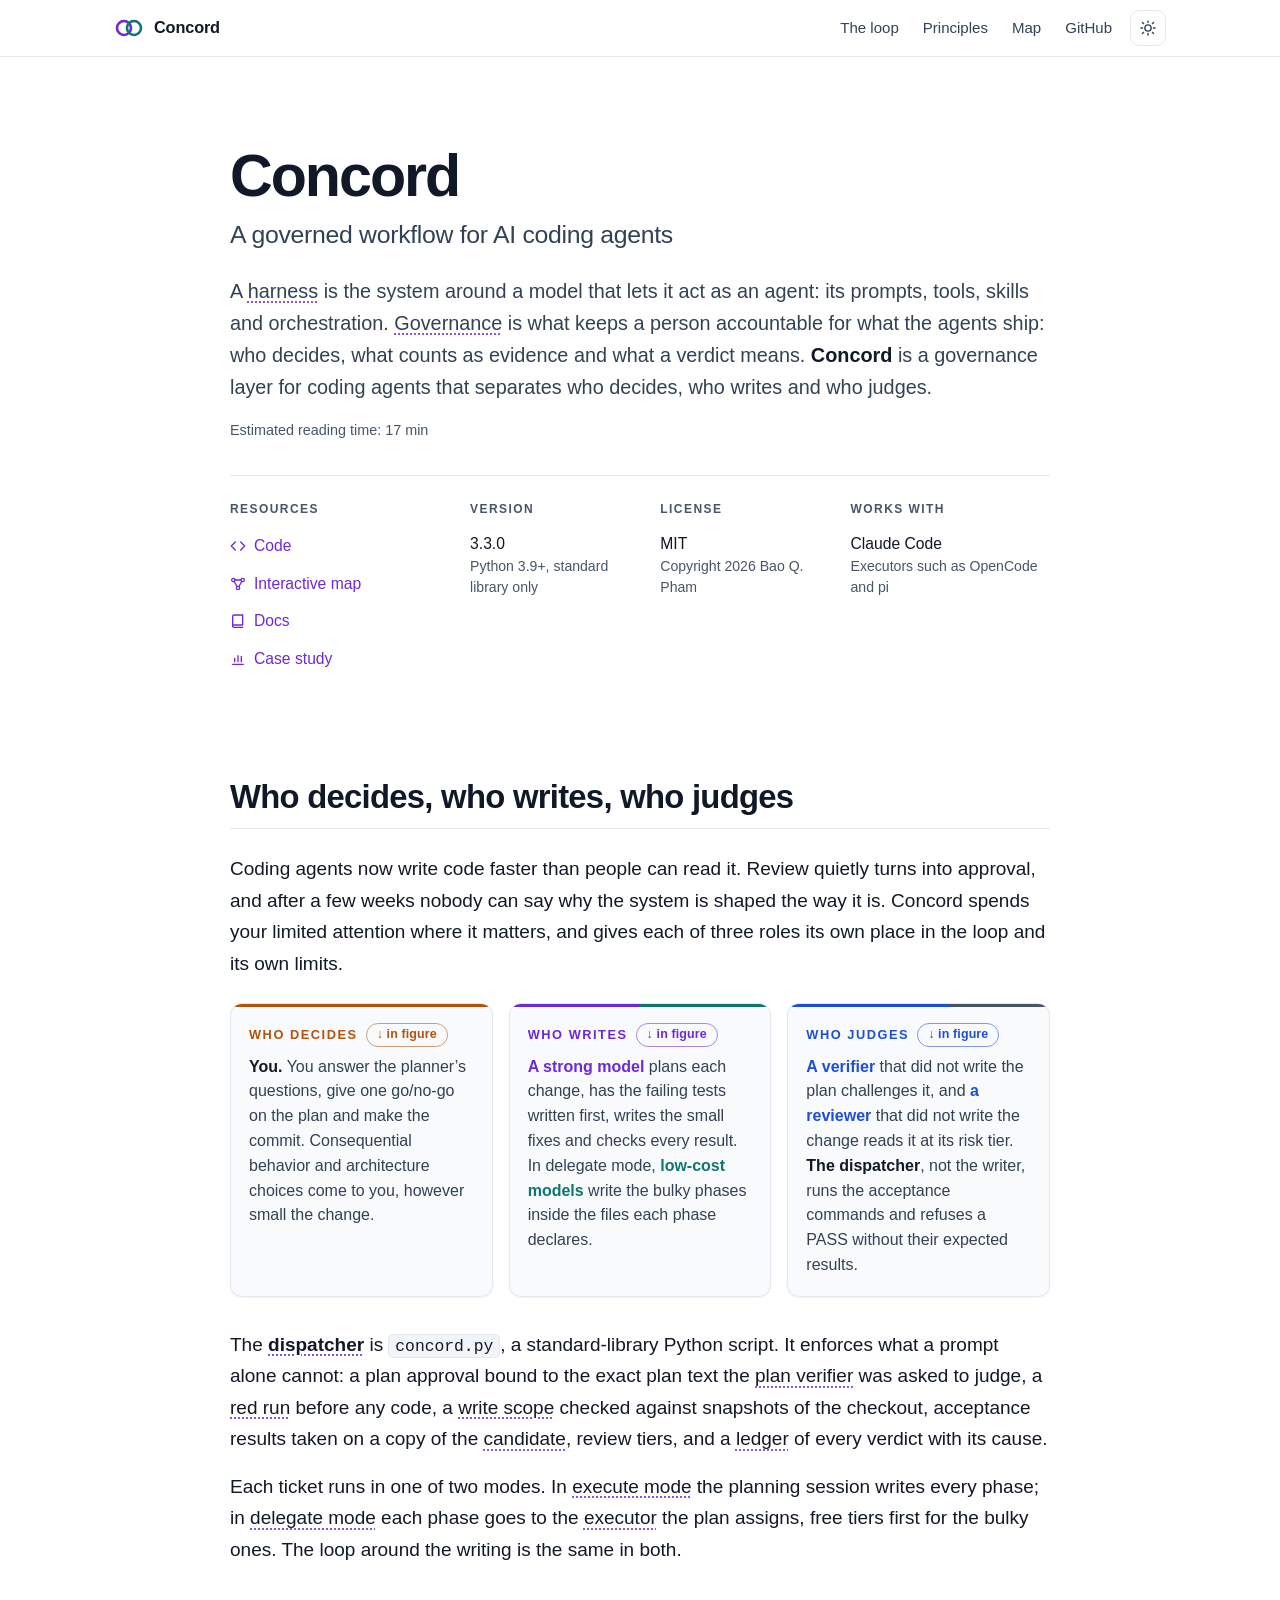
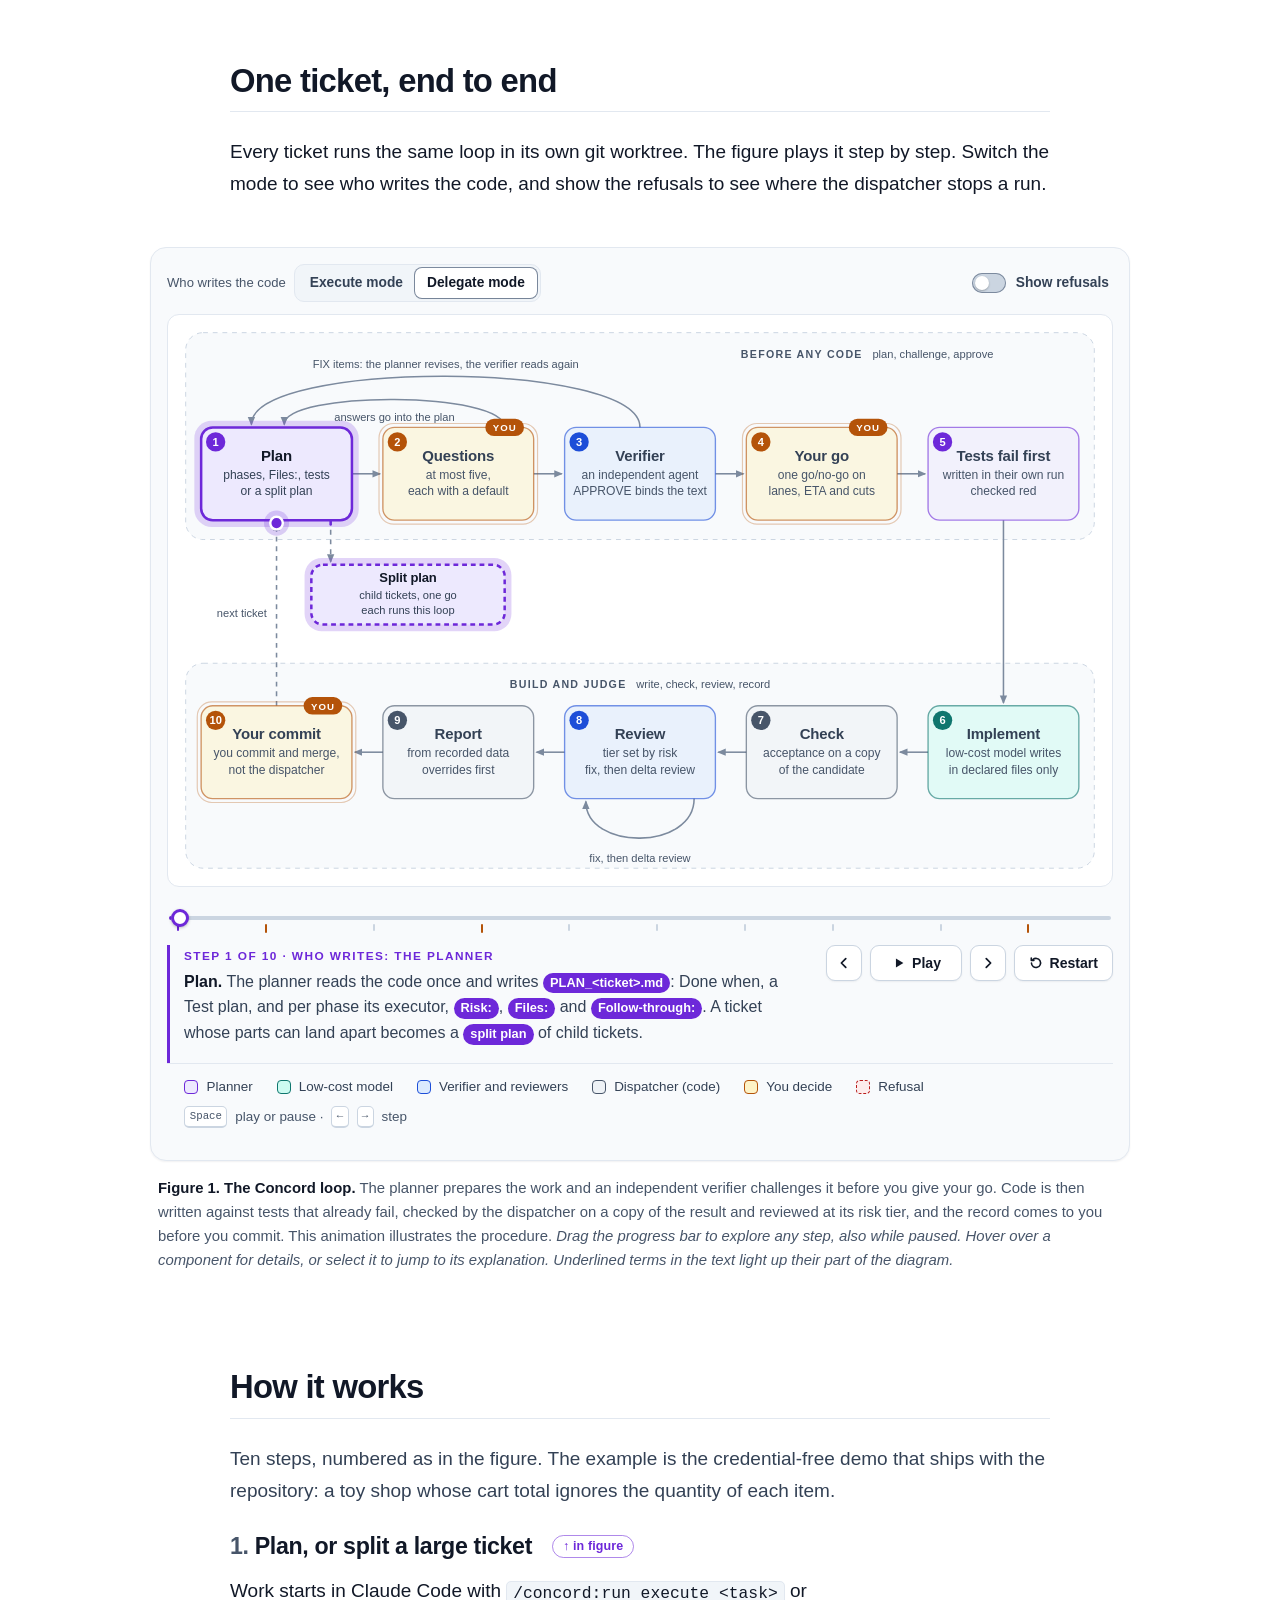
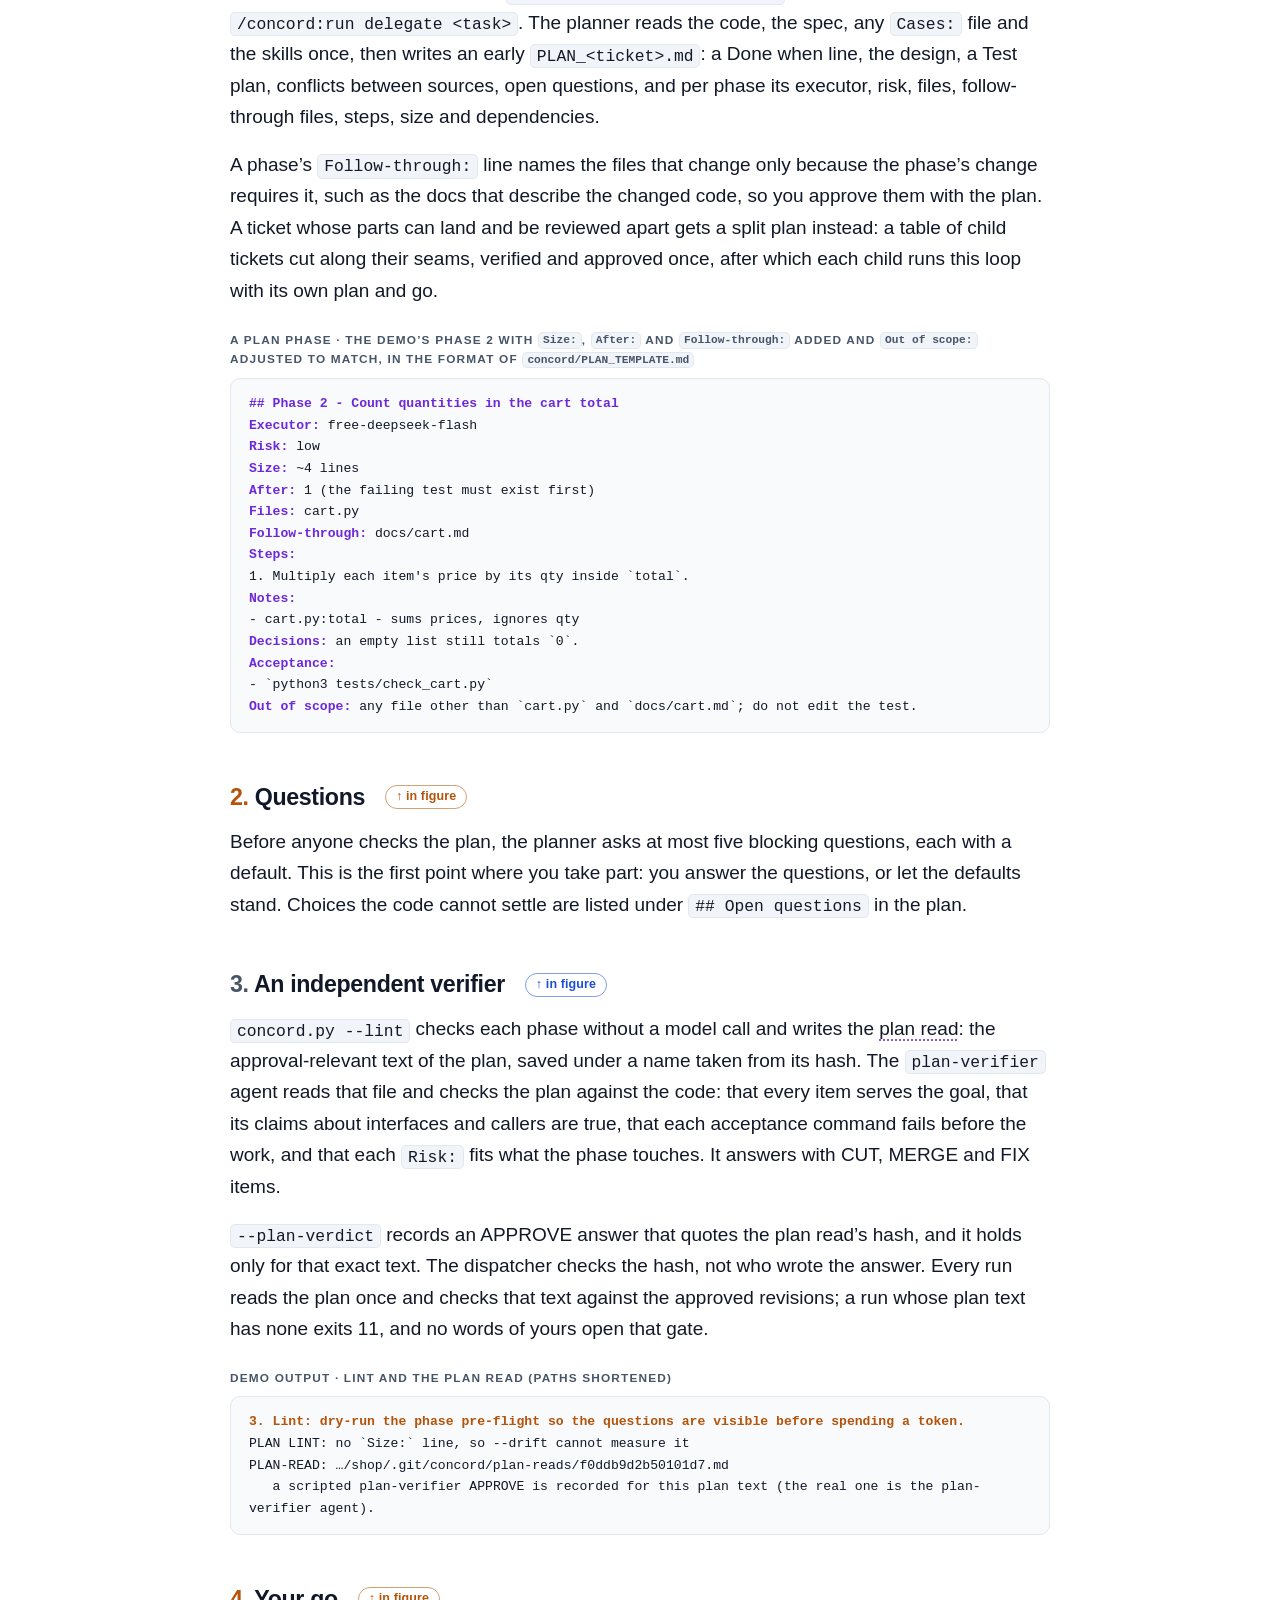
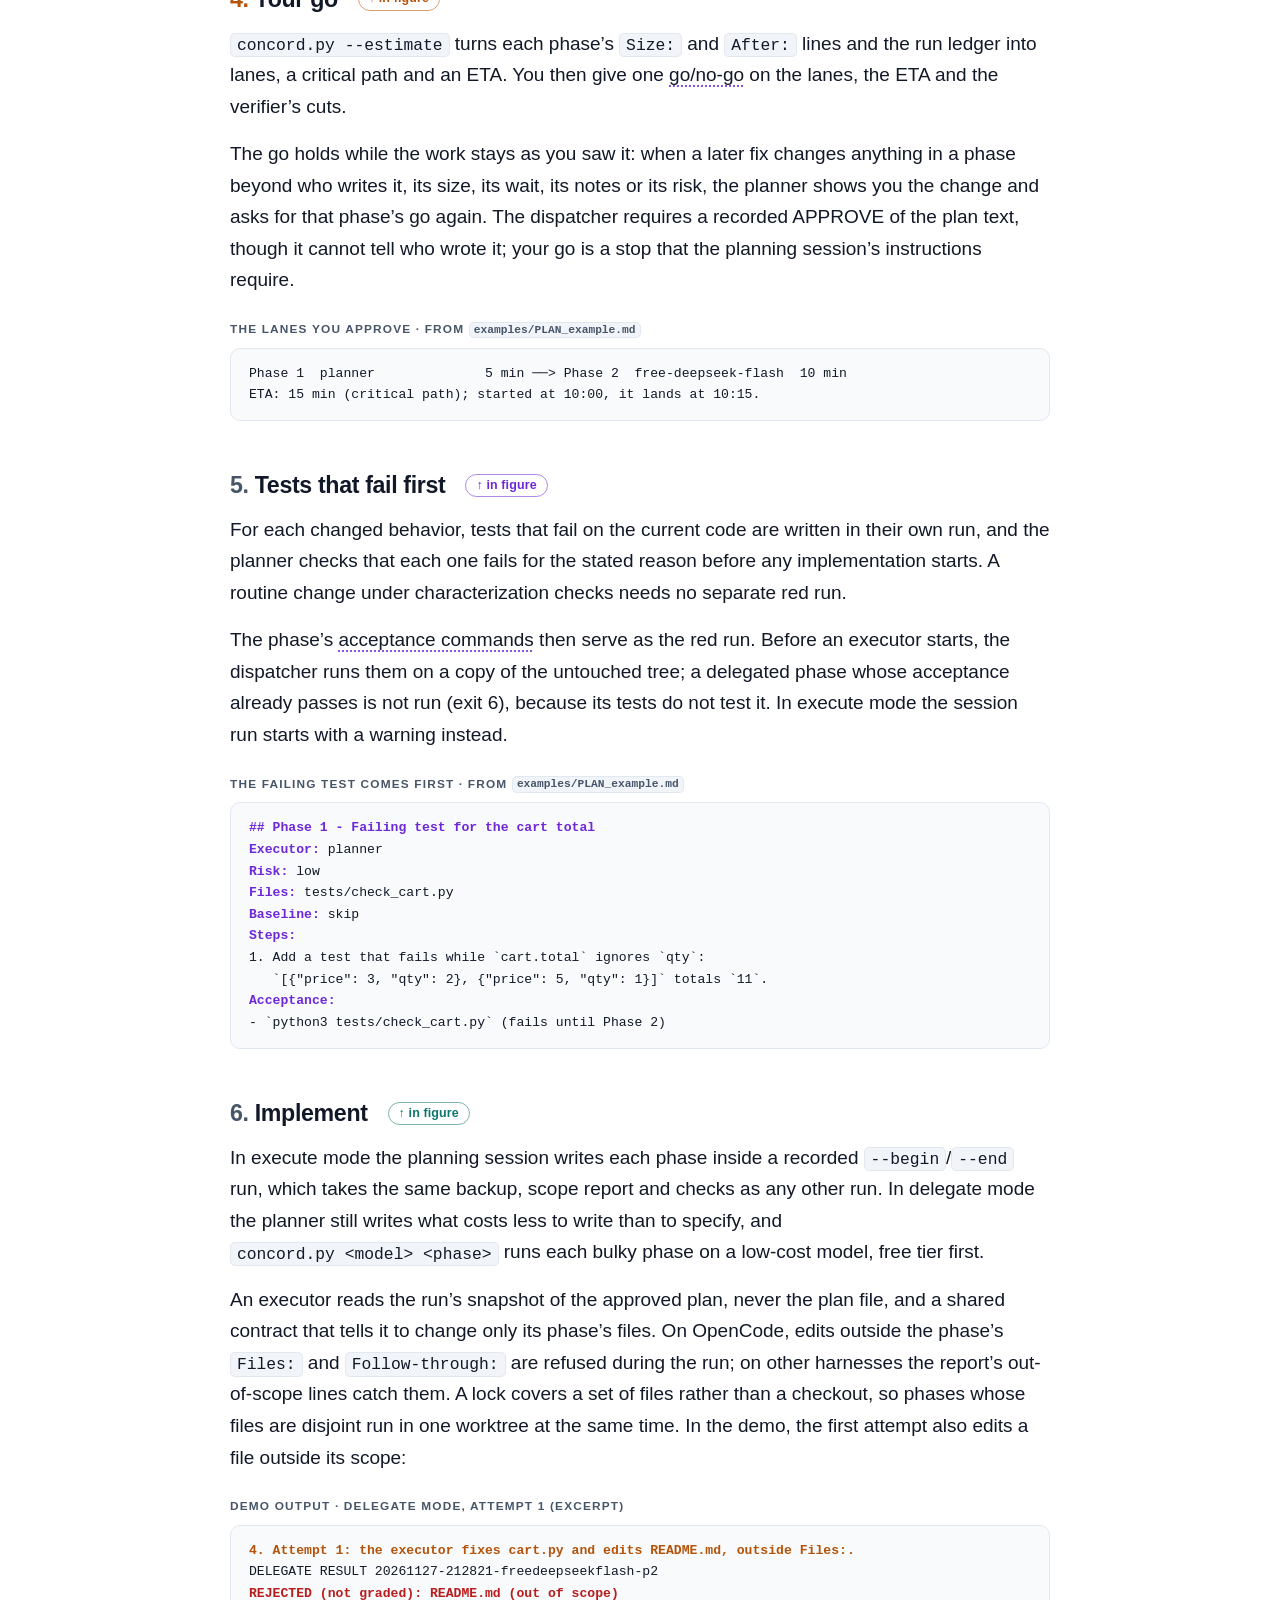
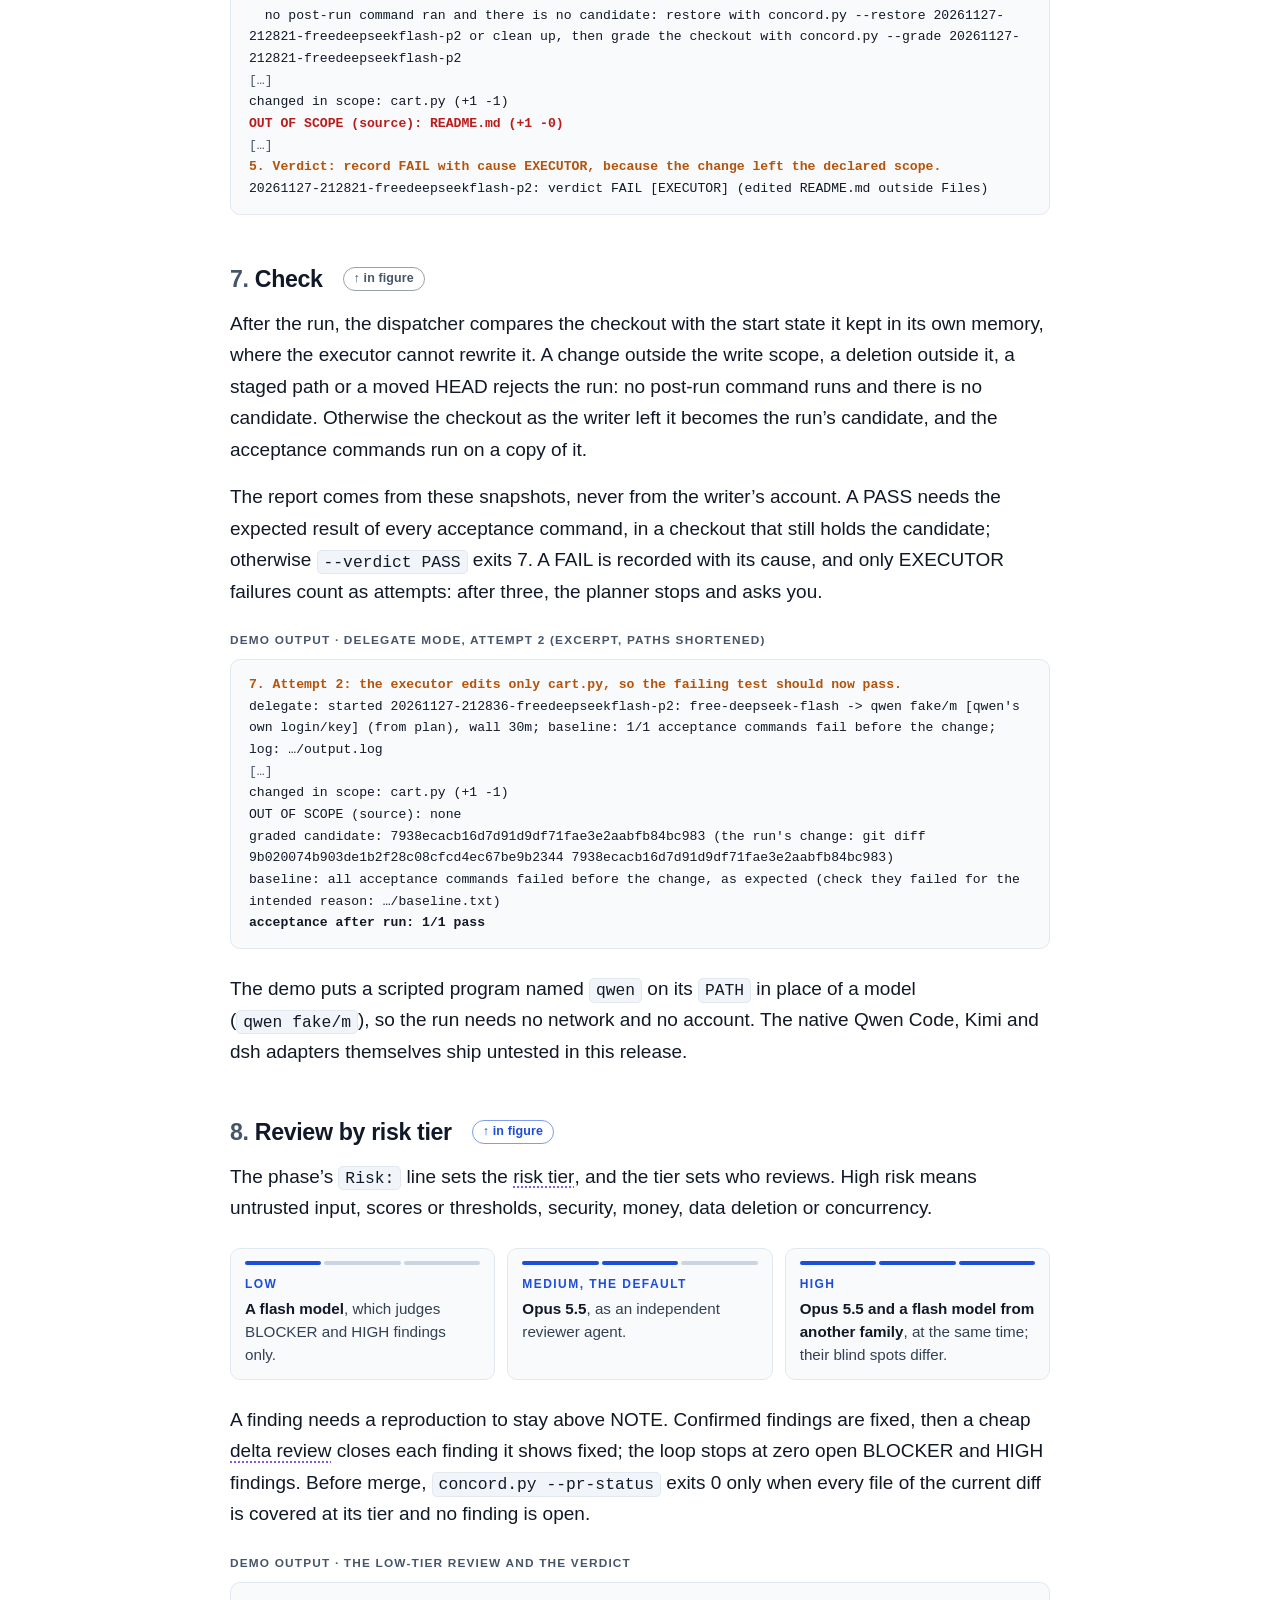
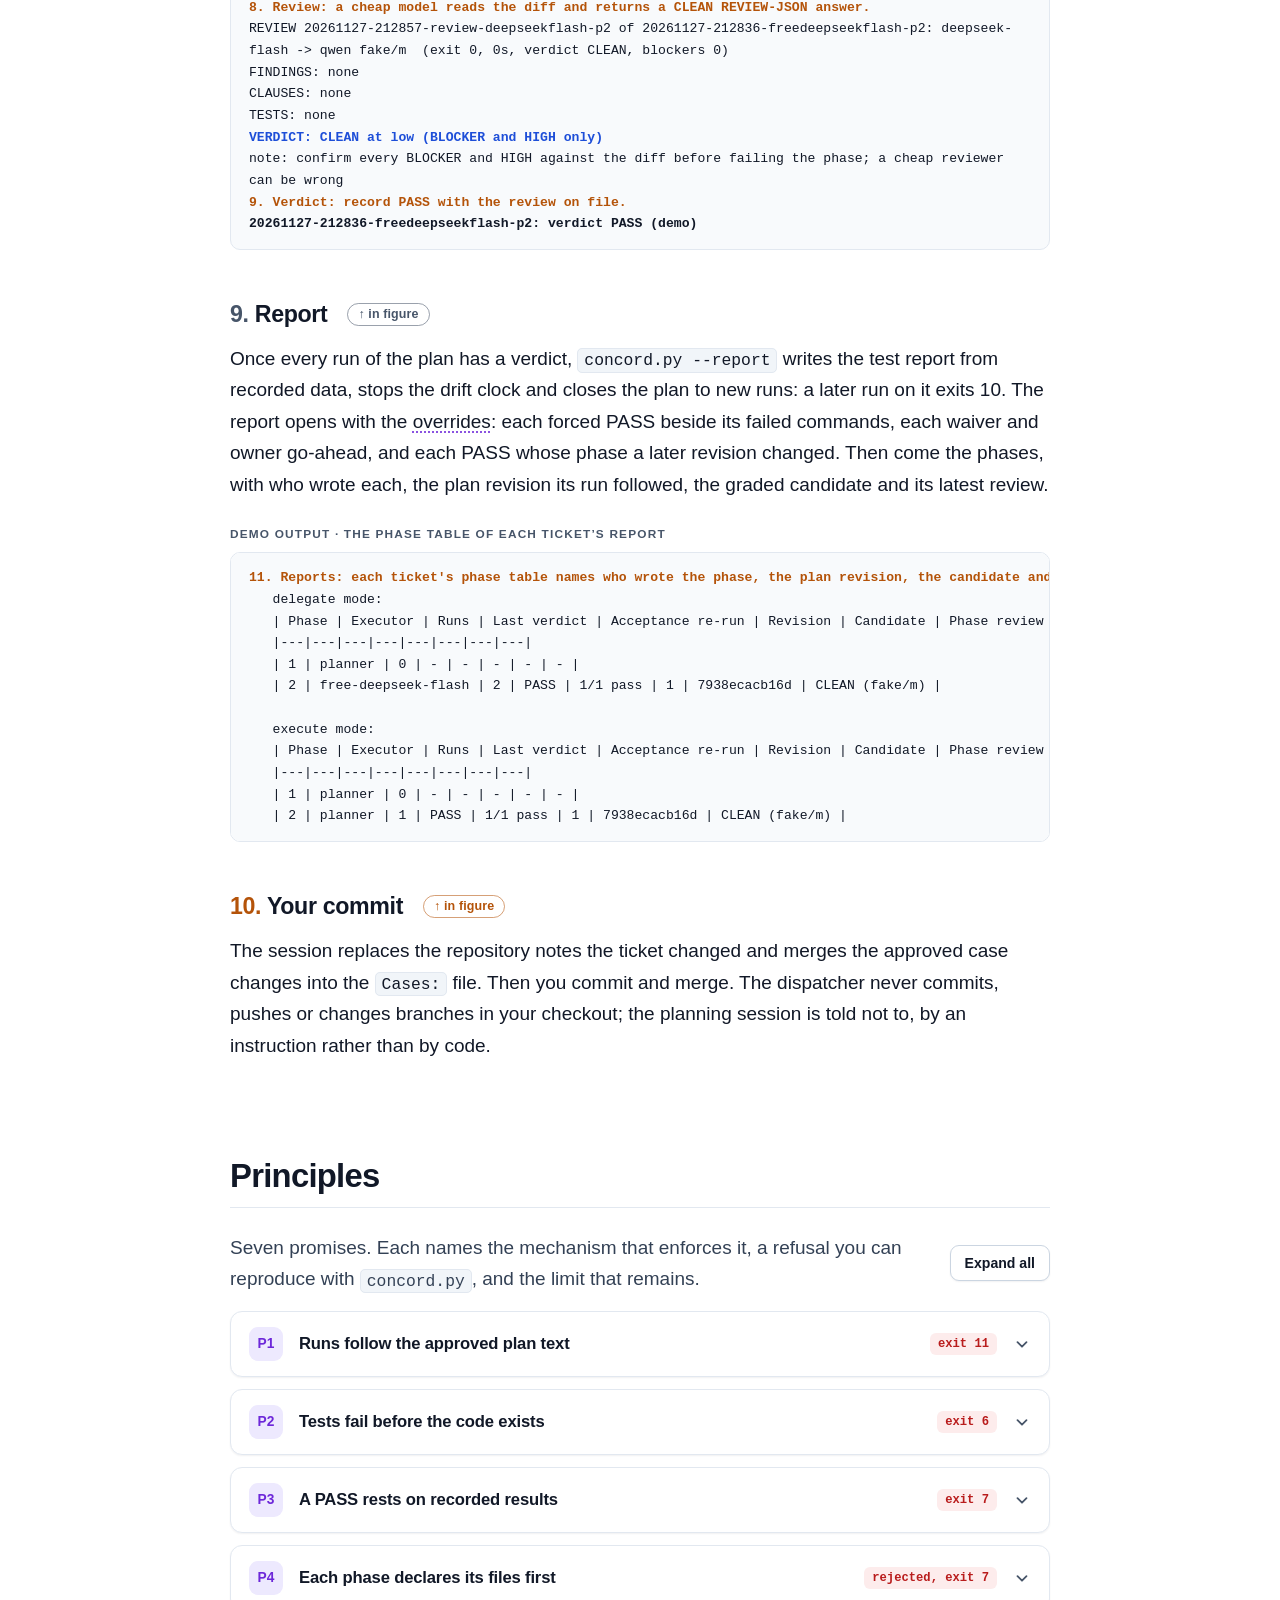
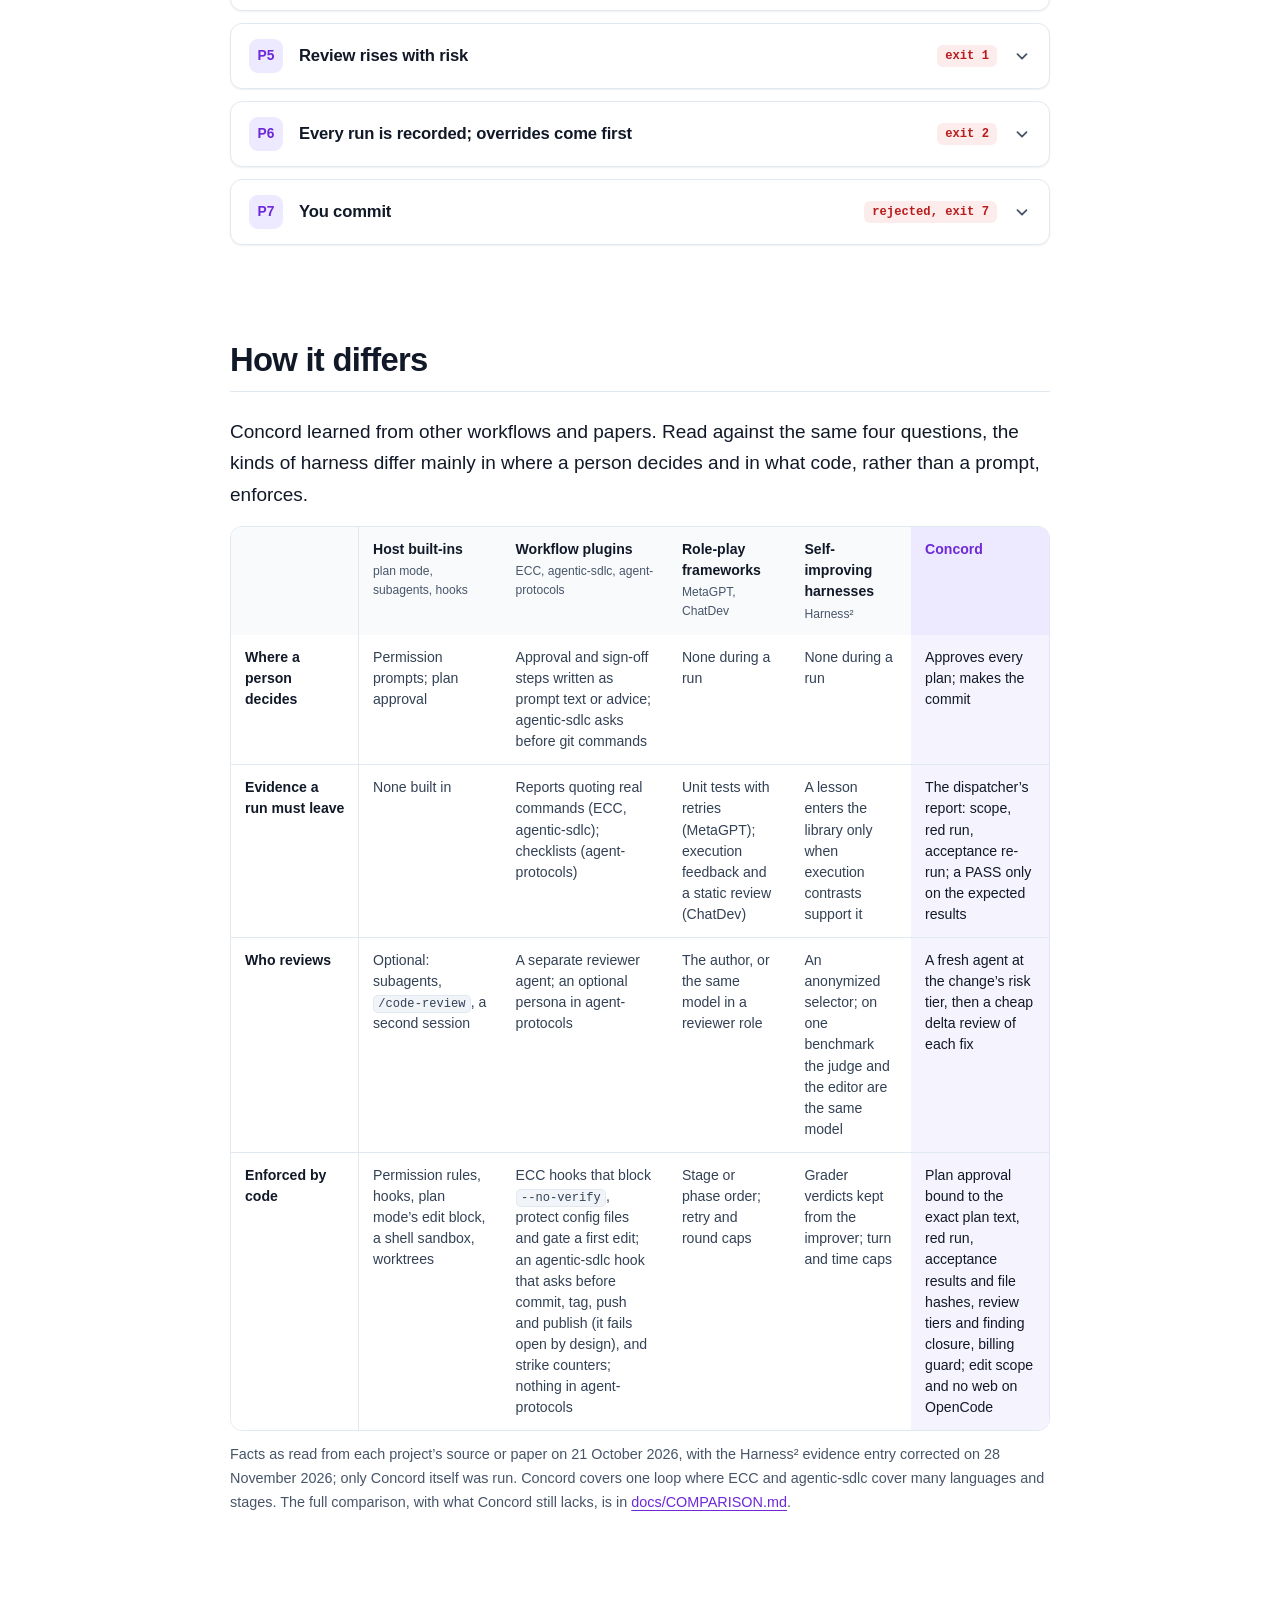
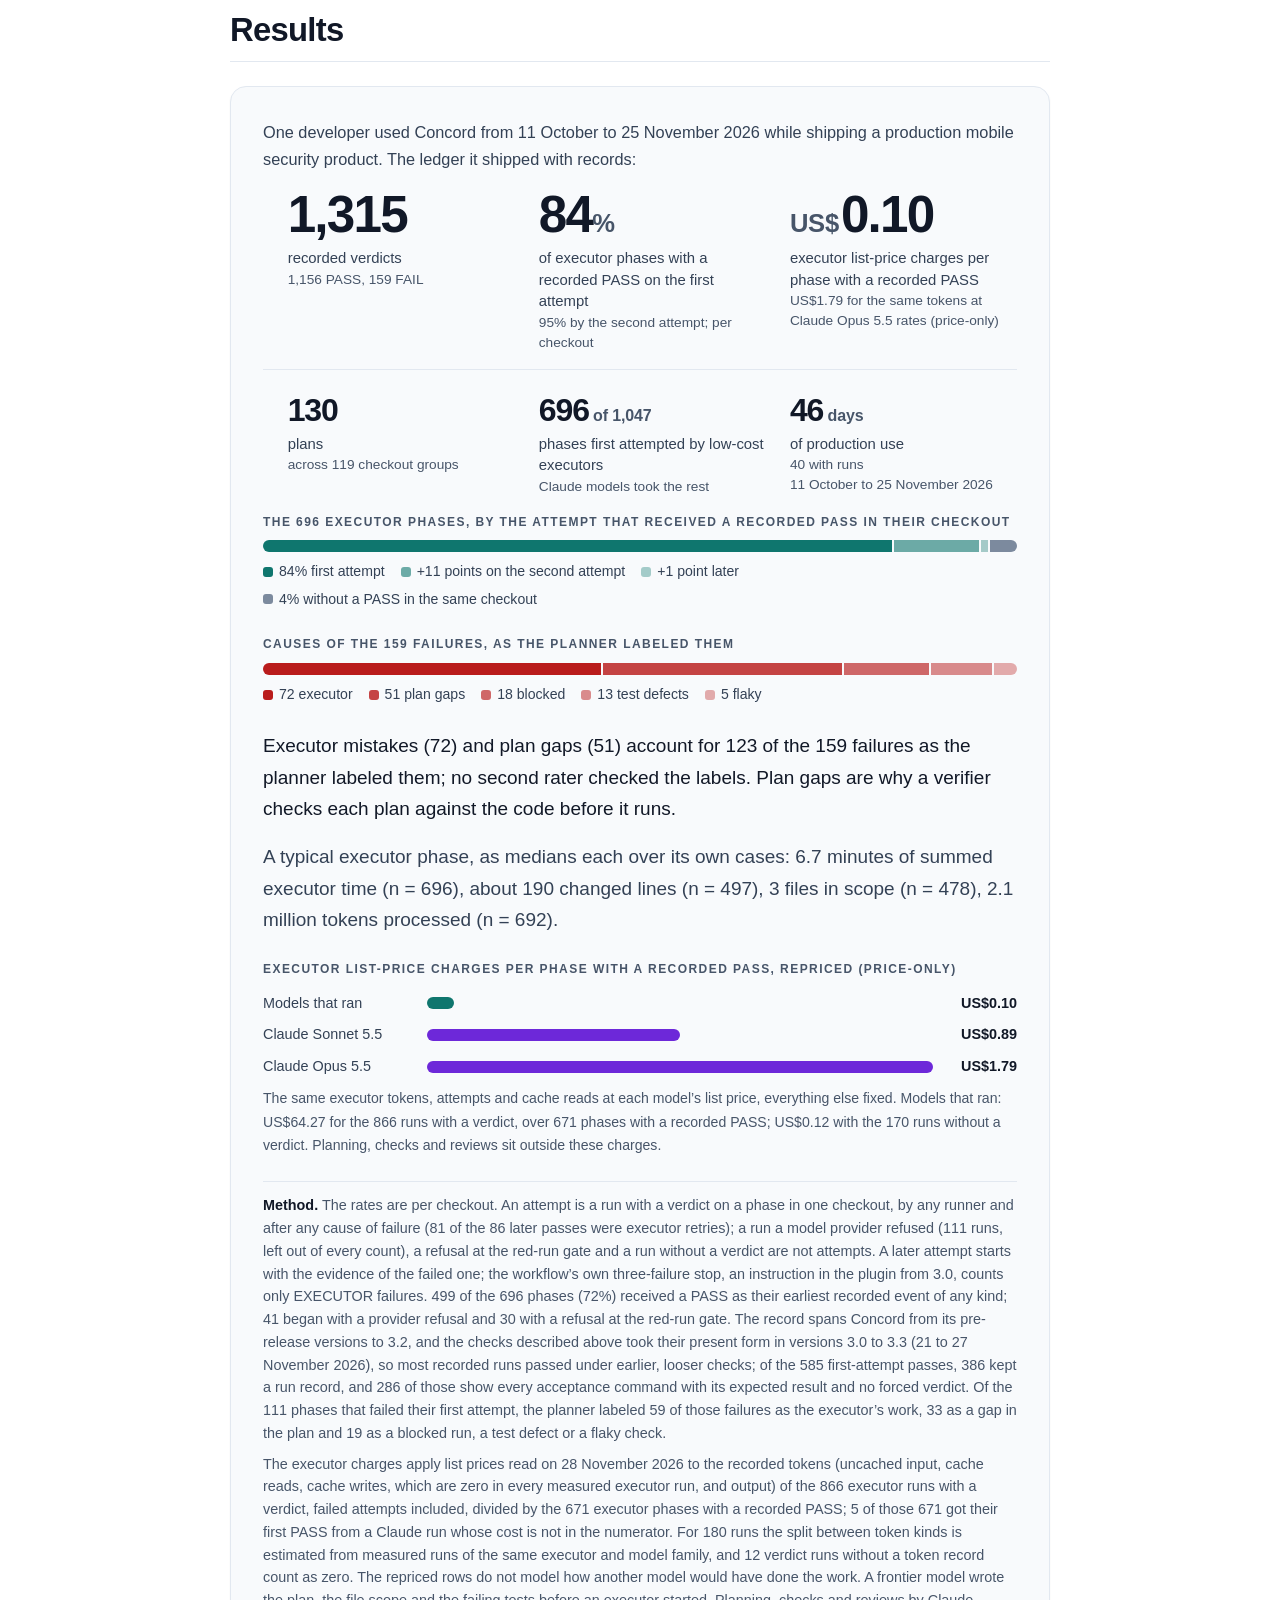
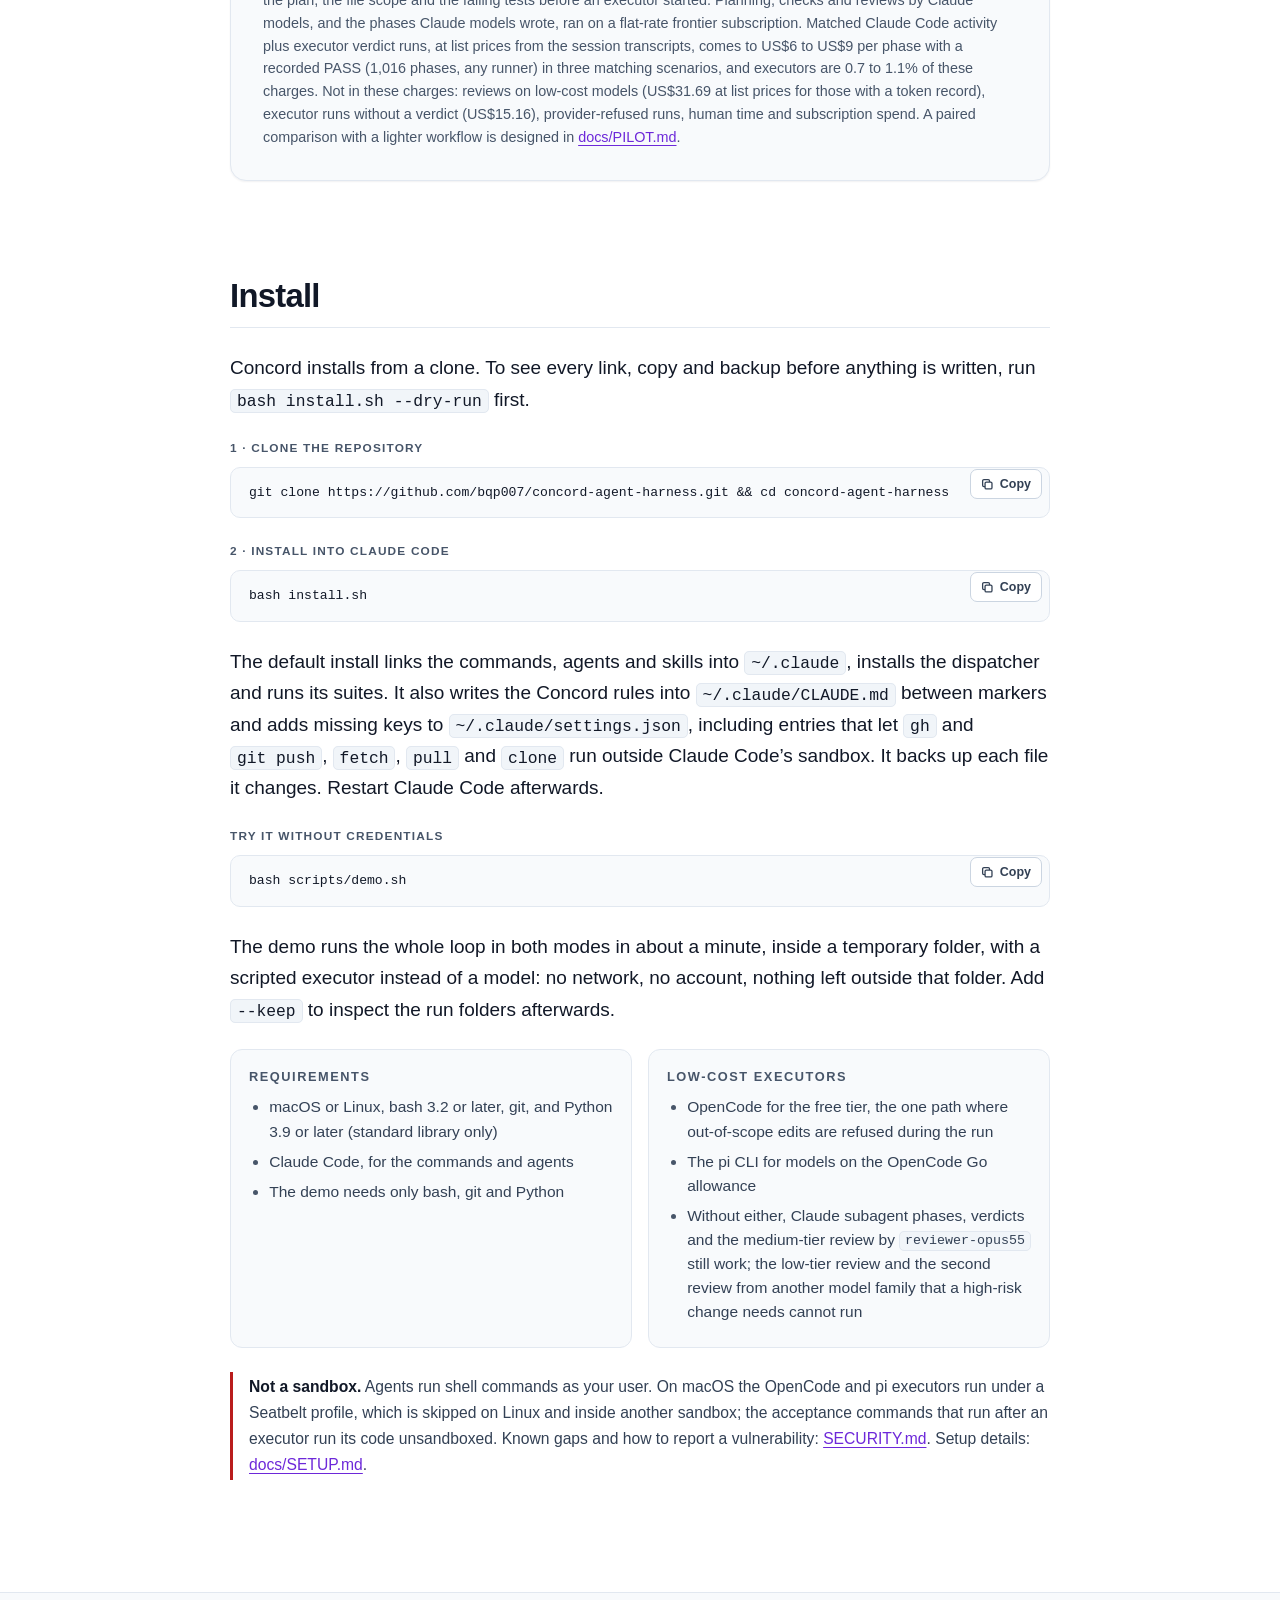
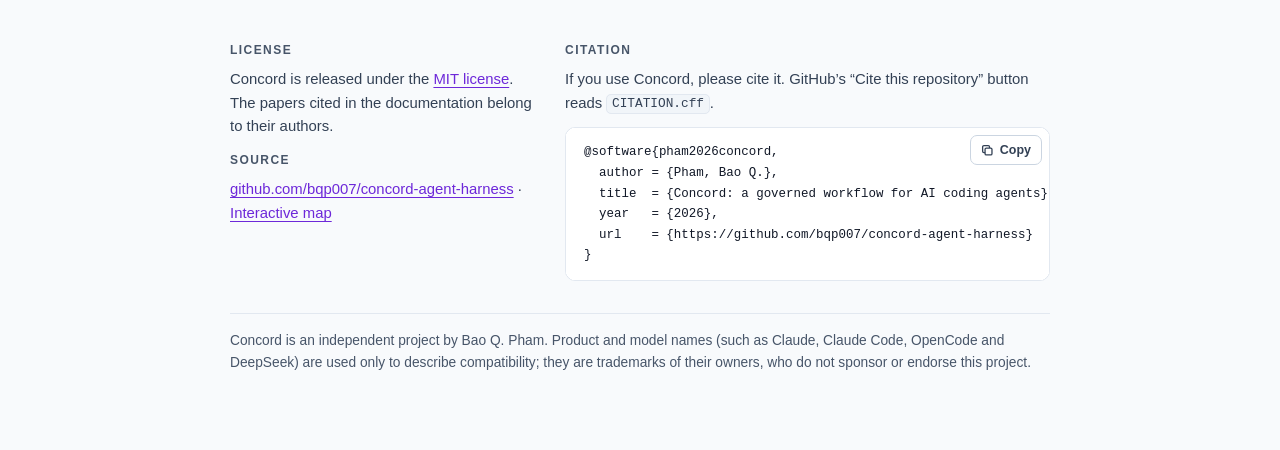
==== commit 1bbc1ee5: "Merge pull request #20 from bqp007/docs/results-economics Answer the reader's questions in Results: " ====
--- a/site/index.html
+++ b/site/index.html
@@ -53,7 +53,7 @@
       </div>
       <div>
         <span class="eyebrow">Version</span>
-        <p>3.4.0</p>
+        <p>3.3.0</p>
         <p class="note">Python 3.9+, standard library only</p>
       </div>
       <div>
@@ -98,7 +98,7 @@
       </article>
     </div>
 
-    <p>The <button type="button" class="term is-strong" data-term="dispatcher">dispatcher</button> is <code>concord.py</code>, a standard-library Python script. It enforces what a prompt alone cannot: a plan approval bound to the hash of the plan text the <button type="button" class="term" data-term="verifier">plan verifier</button> read, a <button type="button" class="term" data-term="red-run">red run</button> before any code, a <button type="button" class="term" data-term="scope">write scope</button> checked against snapshots of the checkout, acceptance results taken on a copy of the <button type="button" class="term" data-term="candidate">candidate</button>, review tiers, and a <button type="button" class="term" data-term="ledger">ledger</button> of every verdict with its cause.</p>
+    <p>The <button type="button" class="term is-strong" data-term="dispatcher">dispatcher</button> is <code>concord.py</code>, a standard-library Python script. It enforces what a prompt alone cannot: a plan approval bound to the exact plan text the <button type="button" class="term" data-term="verifier">plan verifier</button> was asked to judge, a <button type="button" class="term" data-term="red-run">red run</button> before any code, a <button type="button" class="term" data-term="scope">write scope</button> checked against snapshots of the checkout, acceptance results taken on a copy of the <button type="button" class="term" data-term="candidate">candidate</button>, review tiers, and a <button type="button" class="term" data-term="ledger">ledger</button> of every verdict with its cause.</p>
     <p>Each ticket runs in one of two modes. In <button type="button" class="term" data-term="execute-mode">execute mode</button> the planning session writes every phase; in <button type="button" class="term" data-term="delegate-mode">delegate mode</button> each phase goes to the <button type="button" class="term" data-term="executor">executor</button> the plan assigns, free tiers first for the bulky ones. The loop around the writing is the same in both.</p>
   </section>
 
@@ -204,8 +204,8 @@
         <h3 id="h-verifier"><span class="num">3.</span> An independent verifier</h3>
         <button type="button" class="fig-chip k-judge" data-fig-step="verifier" aria-label="Show step 3 in figure">&uarr; in figure</button>
       </div>
-      <p><code>concord.py --lint</code> checks each phase without a model call and writes the <button type="button" class="term" data-term="plan-read">plan read</button>: the approval-relevant text of the plan, saved under a name taken from its hash. The <code>plan-verifier</code> agent reads that file and checks the plan against the code by reading it: that every item serves the goal, that its claims about interfaces and callers are true, that each acceptance command would fail before the work, and that each <code>Risk:</code> fits what the phase touches. It answers with CUT, MERGE and FIX items.</p>
-      <p><code>--plan-verdict</code> records an APPROVE answer that quotes the plan read&rsquo;s hash, and it holds only for text with that hash: the plan without the prose of its Open questions, Handoff and Passes sections, read line by line so that line endings do not change it. An answer with more than one VERDICT or PLAN-HASH line records nothing. The dispatcher checks the hash, not who wrote the answer. Every run reads the plan once and checks that text against the approved revisions; a run whose plan text has none exits 11, and no words of yours open that gate.</p>
+      <p><code>concord.py --lint</code> checks each phase without a model call and writes the <button type="button" class="term" data-term="plan-read">plan read</button>: the approval-relevant text of the plan, saved under a name taken from its hash. The <code>plan-verifier</code> agent reads that file and checks the plan against the code: that every item serves the goal, that its claims about interfaces and callers are true, that each acceptance command fails before the work, and that each <code>Risk:</code> fits what the phase touches. It answers with CUT, MERGE and FIX items.</p>
+      <p><code>--plan-verdict</code> records an APPROVE answer that quotes the plan read&rsquo;s hash, and it holds only for that exact text. The dispatcher checks the hash, not who wrote the answer. Every run reads the plan once and checks that text against the approved revisions; a run whose plan text has none exits 11, and no words of yours open that gate.</p>
       <div class="codeblock">
         <span class="code-label">Demo output &middot; lint and the plan read (paths shortened)</span>
 <pre class="wrap"><code><span class="head">3. Lint: dry-run the phase pre-flight so the questions are visible before spending a token.</span>
@@ -278,8 +278,8 @@
         <h3 id="h-check"><span class="num">7.</span> Check</h3>
         <button type="button" class="fig-chip k-disp" data-fig-step="check" aria-label="Show step 7 in figure">&uarr; in figure</button>
       </div>
-      <p>After the run, the dispatcher compares the checkout with the start state it kept in its own memory, where the executor cannot rewrite it. A change outside the write scope, the deletion of a file outside it that is not build output, any change to the index, an executor&rsquo;s edit of the plan, or a moved HEAD rejects the run: no post-run command runs and there is no candidate. The red run ran on a copy of the start tree after that start state was taken, so what it changed counts too. Otherwise the checkout as the writer left it becomes the run&rsquo;s candidate, and the acceptance commands run on a copy of it.</p>
-      <p>The report comes from these snapshots, never from the writer&rsquo;s account. A PASS needs the expected result of every acceptance command, in a checkout that still holds the candidate and the state it was graded in; otherwise <code>--verdict PASS</code> exits 7. A FAIL is recorded with its cause, and only EXECUTOR failures count as attempts: after three, the planner stops and asks you.</p>
+      <p>After the run, the dispatcher compares the checkout with the start state it kept in its own memory, where the executor cannot rewrite it. A change outside the write scope, a deletion outside it, a staged path or a moved HEAD rejects the run: no post-run command runs and there is no candidate. Otherwise the checkout as the writer left it becomes the run&rsquo;s candidate, and the acceptance commands run on a copy of it.</p>
+      <p>The report comes from these snapshots, never from the writer&rsquo;s account. A PASS needs the expected result of every acceptance command, in a checkout that still holds the candidate; otherwise <code>--verdict PASS</code> exits 7. A FAIL is recorded with its cause, and only EXECUTOR failures count as attempts: after three, the planner stops and asks you.</p>
       <div class="codeblock">
         <span class="code-label">Demo output &middot; delegate mode, attempt 2 (excerpt, paths shortened)</span>
 <pre class="wrap"><code><span class="head">7. Attempt 2: the executor edits only cart.py, so the failing test should now pass.</span>
@@ -305,7 +305,7 @@
         <div class="tier"><div class="bar" aria-hidden="true"><i class="on"></i><i class="on"></i><i></i></div><span class="eyebrow">Medium, the default</span><p><strong>Opus 5.5</strong>, as an independent reviewer agent.</p></div>
         <div class="tier"><div class="bar" aria-hidden="true"><i class="on"></i><i class="on"></i><i class="on"></i></div><span class="eyebrow">High</span><p><strong>Opus 5.5 and a flash model from another family</strong>, at the same time; their blind spots differ.</p></div>
       </div>
-      <p>A finding needs a reproduction to stay above NOTE. Confirmed findings are fixed, then a cheap <button type="button" class="term" data-term="delta">delta review</button> shows which findings the fix closed; the loop stops at zero open BLOCKER, HIGH and clause FAIL findings. Before merge, <code>concord.py --pr-status</code> exits 0 only when every file of the current diff is covered at its tier and no BLOCKER, HIGH or clause FAIL is open; there the dispatcher closes a finding when a later review cites the lines that fix it.</p>
+      <p>A finding needs a reproduction to stay above NOTE. Confirmed findings are fixed, then a cheap <button type="button" class="term" data-term="delta">delta review</button> closes each finding it shows fixed; the loop stops at zero open BLOCKER and HIGH findings. Before merge, <code>concord.py --pr-status</code> exits 0 only when every file of the current diff is covered at its tier and no finding is open.</p>
       <div class="codeblock">
         <span class="code-label">Demo output &middot; the low-tier review and the verdict</span>
 <pre class="wrap"><code><span class="head">8. Review: a cheap model reads the diff and returns a CLEAN REVIEW-JSON answer.</span>
@@ -325,7 +325,7 @@
         <h3 id="h-report"><span class="num">9.</span> Report</h3>
         <button type="button" class="fig-chip k-disp" data-fig-step="report" aria-label="Show step 9 in figure">&uarr; in figure</button>
       </div>
-      <p>Once every run of the plan has a verdict, <code>concord.py --report</code> writes the test report from recorded data, stops the drift clock and closes the plan to new runs: a later run on it exits 10. The report opens with the <button type="button" class="term" data-term="overrides">overrides</button>: each forced PASS beside its failed commands, each PASS with no acceptance command, each skipped red run, each waiver and owner go-ahead, and each PASS whose phase a later revision changed. Then come the phases, with who wrote each, the plan revision its run followed, the graded candidate and its latest review.</p>
+      <p>Once every run of the plan has a verdict, <code>concord.py --report</code> writes the test report from recorded data, stops the drift clock and closes the plan to new runs: a later run on it exits 10. The report opens with the <button type="button" class="term" data-term="overrides">overrides</button>: each forced PASS beside its failed commands, each waiver and owner go-ahead, and each PASS whose phase a later revision changed. Then come the phases, with who wrote each, the plan revision its run followed, the graded candidate and its latest review.</p>
       <div class="codeblock">
         <span class="code-label">Demo output &middot; the phase table of each ticket&rsquo;s report</span>
 <pre><code><span class="head">11. Reports: each ticket's phase table names who wrote the phase, the plan revision, the candidate and its review.</span>
@@ -348,7 +348,7 @@
         <h3 id="h-commit"><span class="num">10.</span> Your commit</h3>
         <button type="button" class="fig-chip k-you" data-fig-step="commit" aria-label="Show step 10 in figure">&uarr; in figure</button>
       </div>
-      <p>The session replaces the repository notes the ticket changed and merges the approved case changes into the <code>Cases:</code> file. Then you commit and merge. The dispatcher never commits to a branch, pushes or changes branches in your checkout (<code>wt.py fork</code> writes only a snapshot commit object that no branch or ref points to); the planning session is told not to, by an instruction rather than by code.</p>
+      <p>The session replaces the repository notes the ticket changed and merges the approved case changes into the <code>Cases:</code> file. Then you commit and merge. The dispatcher never commits, pushes or changes branches in your checkout; the planning session is told not to, by an instruction rather than by code.</p>
     </section>
   </section>
 
@@ -383,15 +383,15 @@
         <summary><span class="p-num">P3</span><span class="p-title">A PASS rests on recorded results</span><span class="p-exit">exit 7</span><svg class="p-chev" viewBox="0 0 20 20" fill="none" stroke="currentColor" stroke-width="2" stroke-linecap="round" stroke-linejoin="round" aria-hidden="true"><path d="m5 8 5 5 5-5"/></svg></summary>
         <div class="p-body"><dl>
           <dt>Mechanism</dt><dd>The dispatcher takes the checkout the writer left as the run&rsquo;s candidate, runs the acceptance commands on a copy of it and writes the report from snapshots of the tree.</dd>
-          <dt class="refusal">Refusal you can reproduce</dt><dd><code>--verdict PASS</code> exits 7 when an acceptance result is missing or not the expected one, when a post-run command changed the tree, or when the checkout no longer holds the graded candidate and the state it was graded in.</dd>
-          <dt class="limit">Limit</dt><dd>The acceptance commands are only as strong as the tests the plan names. <code>--force</code> records a PASS (forced), and the report lists it first, under Overrides, as it does a PASS with no acceptance command.</dd>
+          <dt class="refusal">Refusal you can reproduce</dt><dd><code>--verdict PASS</code> exits 7 when an acceptance result is missing or not the expected one, when a post-run command changed the tree, or when the checkout no longer holds the graded candidate.</dd>
+          <dt class="limit">Limit</dt><dd>The acceptance commands are only as strong as the tests the plan names. <code>--force</code> records a PASS (forced), and the report lists it first, under Overrides.</dd>
         </dl></div>
       </details>
 
       <details class="principle">
         <summary><span class="p-num">P4</span><span class="p-title">Each phase declares its files first</span><span class="p-exit">rejected, exit 7</span><svg class="p-chev" viewBox="0 0 20 20" fill="none" stroke="currentColor" stroke-width="2" stroke-linecap="round" stroke-linejoin="round" aria-hidden="true"><path d="m5 8 5 5 5-5"/></svg></summary>
         <div class="p-body"><dl>
-          <dt>Mechanism</dt><dd>Each phase lists its <code>Files:</code> and <code>Follow-through:</code> in the approved plan. The run lock covers those files; after the run, a change outside them, the deletion of a file outside them that is not build output, any change to the index, an executor&rsquo;s edit of the plan or a moved HEAD rejects the run, which then has no candidate. On OpenCode, edits outside the scope are refused during the run.</dd>
+          <dt>Mechanism</dt><dd>Each phase lists its <code>Files:</code> and <code>Follow-through:</code> in the approved plan. The run lock covers those files; after the run, a change outside them, a deletion outside them, a staged path or a moved HEAD rejects the run, which then has no candidate. On OpenCode, edits outside the scope are refused during the run.</dd>
           <dt class="refusal">Refusal you can reproduce</dt><dd>The run report prints <code>REJECTED (not graded)</code>, and a PASS on that run exits 7. <code>bash scripts/demo.sh</code> shows it.</dd>
           <dt class="limit">Limit</dt><dd>During a run, scope is enforced only by OpenCode&rsquo;s edit tools, not shell redirection. On other executors an out-of-scope edit is caught after the run, and the backup of in-scope files is the safety net.</dd>
         </dl></div>
@@ -402,7 +402,7 @@
         <div class="p-body"><dl>
           <dt>Mechanism</dt><dd>The phase&rsquo;s <code>Risk:</code> picks the tier: a flash model at low, Opus 5.5 at medium, Opus 5.5 and a flash model from another family at high. At the merge gate every file needs a review at its tier, and a finding stays open until a review of a later head shows it fixed.</dd>
           <dt class="refusal">Refusal you can reproduce</dt><dd><code>concord.py --pr-status</code> exits 1 until the current diff is REVIEWED; <code>--review-pr --tier</code> below a file&rsquo;s needed tier is refused (exit 2).</dd>
-          <dt class="limit">Limit</dt><dd>A review covers only what its reviewer could read, at the rank of the reviewer name the planner records, and a binary file needs your words naming it. At the low tier the reviewer may run on the same low-cost model as the executor, in a fresh context.</dd>
+          <dt class="limit">Limit</dt><dd>A review covers only what its reviewer could read, and a binary file needs your words naming it. At the low tier the reviewer may run on the same low-cost model as the executor, in a fresh context.</dd>
         </dl></div>
       </details>
 
@@ -411,14 +411,14 @@
         <div class="p-body"><dl>
           <dt>Mechanism</dt><dd>Every run and verdict goes to a ledger, a FAIL with its cause: EXECUTOR, PLAN_GAP, TEST_DEFECT, FLAKY, PROVIDER or BLOCKED; only EXECUTOR counts as an attempt. <code>--report</code> writes the test report from recorded data and opens with the overrides: each forced PASS beside its failed commands, each waiver and owner go-ahead.</dd>
           <dt class="refusal">Refusal you can reproduce</dt><dd><code>--report</code> refuses while a run of the plan has no verdict (exit 2). Once the report is written, a new run or <code>--begin</code> on that plan exits 10.</dd>
-          <dt class="limit">Limit</dt><dd>The planner alone assigns the failure causes. A FAIL recorded without a cause gets only a reminder. The report is a status export: it does not check that every phase passed.</dd>
+          <dt class="limit">Limit</dt><dd>The planner alone assigns the failure causes. A FAIL recorded without a cause gets only a reminder.</dd>
         </dl></div>
       </details>
 
       <details class="principle">
         <summary><span class="p-num">P7</span><span class="p-title">You commit</span><span class="p-exit">rejected, exit 7</span><svg class="p-chev" viewBox="0 0 20 20" fill="none" stroke="currentColor" stroke-width="2" stroke-linecap="round" stroke-linejoin="round" aria-hidden="true"><path d="m5 8 5 5 5-5"/></svg></summary>
         <div class="p-body"><dl>
-          <dt>Mechanism</dt><dd>The dispatcher never commits to a branch, pushes or changes branches in your checkout (<code>wt.py fork</code> writes only a snapshot commit object that no branch or ref points to), and the planning session is told not to. A run that changes the index, moves HEAD or changes the branch is rejected, and OpenCode&rsquo;s rules deny an executor <code>git commit</code>, <code>git push</code> and similar commands.</dd>
+          <dt>Mechanism</dt><dd>The dispatcher never commits, pushes or changes branches in your checkout, and the planning session is told not to. A run that stages a path, moves HEAD or changes the branch is rejected, and OpenCode&rsquo;s rules deny an executor <code>git commit</code>, <code>git push</code> and similar commands.</dd>
           <dt class="refusal">Refusal you can reproduce</dt><dd>The run report lists the staged path or the moved HEAD as a rejection, and a PASS on that run exits 7.</dd>
           <dt class="limit">Limit</dt><dd>No code stops the planning session from committing outside a run: that rule is an instruction in Concord&rsquo;s Claude Code rules and the run command, and the dispatcher sees a moved HEAD only inside a run. Outside OpenCode, the git rules in the executor contract are instructions a model can ignore too: a commit during a run is caught after the run, not prevented. <code>wt.py new</code> creates a branch and a worktree per ticket when you ask.</dd>
         </dl></div>
@@ -457,7 +457,7 @@
             <td>None built in</td>
             <td>Reports quoting real commands (ECC, agentic-sdlc); checklists (agent-protocols)</td>
             <td>Unit tests with retries (MetaGPT); execution feedback and a static review (ChatDev)</td>
-            <td>A ledger that must reach a fixed number of rollouts</td>
+            <td>A lesson enters the library only when execution contrasts support it</td>
             <td class="us">The dispatcher&rsquo;s report: scope, red run, acceptance re-run; a PASS only on the expected results</td>
           </tr>
           <tr>
@@ -474,12 +474,12 @@
             <td>ECC hooks that block <code>--no-verify</code>, protect config files and gate a first edit; an agentic-sdlc hook that asks before commit, tag, push and publish (it fails open by design), and strike counters; nothing in agent-protocols</td>
             <td>Stage or phase order; retry and round caps</td>
             <td>Grader verdicts kept from the improver; turn and time caps</td>
-            <td class="us">Plan approval bound to the hash of the text the verifier read, red run, a lock on each run&rsquo;s files, the scope check, acceptance results on the graded candidate tree, pinned grading files, review tiers and PR finding closure, a billing guard on model names; edit scope and no web fetch on OpenCode</td>
+            <td class="us">Plan approval bound to the exact plan text, red run, acceptance results and file hashes, review tiers and finding closure, billing guard; edit scope and no web on OpenCode</td>
           </tr>
         </tbody>
       </table>
     </div>
-    <p class="table-note">Facts as read from each project&rsquo;s source or paper on 21 October 2026; only Concord itself was run. Concord covers one loop where ECC and agentic-sdlc cover many languages and stages. The full comparison, with what Concord still lacks, is in <a href="https://github.com/bqp007/concord-agent-harness/blob/main/docs/COMPARISON.md">docs/COMPARISON.md</a>.</p>
+    <p class="table-note">Facts as read from each project&rsquo;s source or paper on 21 October 2026, with the Harness&sup2; evidence entry corrected on 28 November 2026; only Concord itself was run. Concord covers one loop where ECC and agentic-sdlc cover many languages and stages. The full comparison, with what Concord still lacks, is in <a href="https://github.com/bqp007/concord-agent-harness/blob/main/docs/COMPARISON.md">docs/COMPARISON.md</a>.</p>
   </section>
 
   <!-- ============ Results ============ -->
@@ -489,16 +489,28 @@
       <p class="results-intro">One developer used Concord from 11 October to 25 November 2026 while shipping a production mobile security product. The ledger it shipped with records:</p>
       <ul class="stats">
         <li><span class="stat-value">1,315</span><span class="stat-label">recorded verdicts<span class="sub">1,156 PASS, 159 FAIL</span></span></li>
-        <li><span class="stat-value">84<span class="unit">%</span></span><span class="stat-label">of executor phases passed on the first attempt<span class="sub">585 of 696</span></span></li>
-        <li><span class="stat-value"><span class="unit">US$</span>7.50</span><span class="stat-label">executor spend at list prices<span class="sub">11 to 20 October, 137 runs; median US$0.02 per run</span></span></li>
+        <li><span class="stat-value">84<span class="unit">%</span></span><span class="stat-label">of executor phases with a recorded PASS on the first attempt<span class="sub">95% by the second attempt; per checkout</span></span></li>
+        <li><span class="stat-value"><span class="unit">US$</span>0.10</span><span class="stat-label">executor list-price charges per phase with a recorded PASS<span class="sub">US$1.79 for the same tokens at Claude Opus 5.5 rates (price-only)</span></span></li>
       </ul>
       <ul class="stats small">
-        <li><span class="stat-value">130</span><span class="stat-label">plans<span class="sub">across 119 tickets</span></span></li>
-        <li><span class="stat-value">738<span class="unit"> of 866</span></span><span class="stat-label">executor runs passing</span></li>
+        <li><span class="stat-value">130</span><span class="stat-label">plans<span class="sub">across 119 checkout groups</span></span></li>
+        <li><span class="stat-value">696<span class="unit"> of 1,047</span></span><span class="stat-label">phases first attempted by low-cost executors<span class="sub">Claude models took the rest</span></span></li>
         <li><span class="stat-value">46<span class="unit"> days</span></span><span class="stat-label">of production use<span class="sub">40 with runs</span><span class="sub">11 October to 25 November 2026</span></span></li>
       </ul>
+      <div class="attempts">
+        <span class="eyebrow">The 696 executor phases, by the attempt that received a recorded PASS in their checkout</span>
+        <div class="attempt-bar" role="img" aria-label="Of 696 executor phases, per checkout: 585 received a recorded PASS on the first attempt (84%), 79 more on the second (11 points), 7 more on a later attempt (1 point), and 25 had no PASS in the same checkout (4%; 13 of them passed in another checkout of the same ticket)">
+          <span style="flex: 585"></span><span style="flex: 79"></span><span style="flex: 7"></span><span style="flex: 25"></span>
+        </div>
+        <ul class="cause-keys attempt-keys">
+          <li><i aria-hidden="true"></i>84% first attempt</li>
+          <li><i aria-hidden="true"></i>+11 points on the second attempt</li>
+          <li><i aria-hidden="true"></i>+1 point later</li>
+          <li><i aria-hidden="true"></i>4% without a PASS in the same checkout</li>
+        </ul>
+      </div>
       <div class="causes">
-        <span class="eyebrow">Causes of the 159 failures</span>
+        <span class="eyebrow">Causes of the 159 failures, as the planner labeled them</span>
         <div class="cause-bar" role="img" aria-label="72 executor, 51 plan gaps, 18 blocked, 13 test defects, 5 flaky">
           <span style="flex: 72"></span><span style="flex: 51"></span><span style="flex: 18"></span><span style="flex: 13"></span><span style="flex: 5"></span>
         </div>
@@ -510,8 +522,21 @@
           <li><i aria-hidden="true"></i>5 flaky</li>
         </ul>
       </div>
-      <p>Executor mistakes (72) and plan gaps (51) account for 123 of the 159 failures. Executor mistakes are caught because the dispatcher re-runs the acceptance commands on a copy of each run&rsquo;s result and rejects a run that changes a file outside its phase&rsquo;s declared files. Plan gaps are why a verifier checks each plan against the code before it runs.</p>
-      <p class="setting-note"><strong>Method.</strong> The planner assigned each failure cause. The counts leave out 111 runs that a model provider refused. The spend covers 11 to 20 October because the pi CLI, which ran most later phases, records no per-run price. A paired comparison with a lighter workflow is designed in <a href="https://github.com/bqp007/concord-agent-harness/blob/main/docs/PILOT.md">docs/PILOT.md</a>.</p>
+      <p>Executor mistakes (72) and plan gaps (51) account for 123 of the 159 failures as the planner labeled them; no second rater checked the labels. Plan gaps are why a verifier checks each plan against the code before it runs.</p>
+      <p class="run-size">A typical executor phase, as medians each over its own cases: 6.7 minutes of summed executor time (n = 696), about 190 changed lines (n = 497), 3 files in scope (n = 478), 2.1 million tokens processed (n = 692).</p>
+      <div class="cost">
+        <span class="eyebrow">Executor list-price charges per phase with a recorded PASS, repriced (price-only)</span>
+        <div class="cost-rows" role="img" aria-label="US$ per phase with a recorded PASS for the same executor tokens, attempts and cache reads at each list price: the models that ran 0.10, Claude Sonnet 5.5 rates 0.89, Claude Opus 5.5 rates 1.79">
+          <div class="cost-row is-ran"><span class="cost-name">Models that ran</span><span class="cost-track"><span class="cost-fill" style="width: 5.4%"></span></span><span class="cost-value">US$0.10</span></div>
+          <div class="cost-row"><span class="cost-name">Claude Sonnet 5.5</span><span class="cost-track"><span class="cost-fill" style="width: 50%"></span></span><span class="cost-value">US$0.89</span></div>
+          <div class="cost-row"><span class="cost-name">Claude Opus 5.5</span><span class="cost-track"><span class="cost-fill" style="width: 100%"></span></span><span class="cost-value">US$1.79</span></div>
+        </div>
+        <p class="cost-caption">The same executor tokens, attempts and cache reads at each model&rsquo;s list price, everything else fixed. Models that ran: US$64.27 for the 866 runs with a verdict, over 671 phases with a recorded PASS; US$0.12 with the 170 runs without a verdict. Planning, checks and reviews sit outside these charges.</p>
+      </div>
+      <div class="setting-note">
+        <p><strong>Method.</strong> The rates are per checkout. An attempt is a run with a verdict on a phase in one checkout, by any runner and after any cause of failure (81 of the 86 later passes were executor retries); a run a model provider refused (111 runs, left out of every count), a refusal at the red-run gate and a run without a verdict are not attempts. A later attempt starts with the evidence of the failed one; the workflow&rsquo;s own three-failure stop, an instruction in the plugin from 3.0, counts only EXECUTOR failures. 499 of the 696 phases (72%) received a PASS as their earliest recorded event of any kind; 41 began with a provider refusal and 30 with a refusal at the red-run gate. The record spans Concord from its pre-release versions to 3.2, and the checks described above took their present form in versions 3.0 to 3.3 (21 to 27 November 2026), so most recorded runs passed under earlier, looser checks; of the 585 first-attempt passes, 386 kept a run record, and 286 of those show every acceptance command with its expected result and no forced verdict. Of the 111 phases that failed their first attempt, the planner labeled 59 of those failures as the executor&rsquo;s work, 33 as a gap in the plan and 19 as a blocked run, a test defect or a flaky check.</p>
+        <p>The executor charges apply list prices read on 28 November 2026 to the recorded tokens (uncached input, cache reads, cache writes, which are zero in every measured executor run, and output) of the 866 executor runs with a verdict, failed attempts included, divided by the 671 executor phases with a recorded PASS; 5 of those 671 got their first PASS from a Claude run whose cost is not in the numerator. For 180 runs the split between token kinds is estimated from measured runs of the same executor and model family, and 12 verdict runs without a token record count as zero. The repriced rows do not model how another model would have done the work. A frontier model wrote the plan, the file scope and the failing tests before an executor started. Planning, checks and reviews by Claude models, and the phases Claude models wrote, ran on a flat-rate frontier subscription. Matched Claude Code activity plus executor verdict runs, at list prices from the session transcripts, comes to US$6 to US$9 per phase with a recorded PASS (1,016 phases, any runner) in three matching scenarios, and executors are 0.7 to 1.1% of these charges. Not in these charges: reviews on low-cost models (US$31.69 at list prices for those with a token record), executor runs without a verdict (US$15.16), provider-refused runs, human time and subscription spend. A paired comparison with a lighter workflow is designed in <a href="https://github.com/bqp007/concord-agent-harness/blob/main/docs/PILOT.md">docs/PILOT.md</a>.</p>
+      </div>
     </div>
   </section>
 
@@ -556,7 +581,7 @@
         </ul>
       </div>
     </div>
-    <p class="notice"><strong>Not a sandbox.</strong> Agents run shell commands as your user. On macOS the OpenCode and pi executors run under a Seatbelt profile, which is skipped on Linux and inside another sandbox; the red run and the acceptance commands run the checkout&rsquo;s code before and after each run, unsandboxed, with your environment. Known gaps and how to report a vulnerability: <a href="https://github.com/bqp007/concord-agent-harness/blob/main/SECURITY.md">SECURITY.md</a>. Setup details: <a href="https://github.com/bqp007/concord-agent-harness/blob/main/docs/SETUP.md">docs/SETUP.md</a>.</p>
+    <p class="notice"><strong>Not a sandbox.</strong> Agents run shell commands as your user. On macOS the OpenCode and pi executors run under a Seatbelt profile, which is skipped on Linux and inside another sandbox; the acceptance commands that run after an executor run its code unsandboxed. Known gaps and how to report a vulnerability: <a href="https://github.com/bqp007/concord-agent-harness/blob/main/SECURITY.md">SECURITY.md</a>. Setup details: <a href="https://github.com/bqp007/concord-agent-harness/blob/main/docs/SETUP.md">docs/SETUP.md</a>.</p>
   </section>
 
 </main>
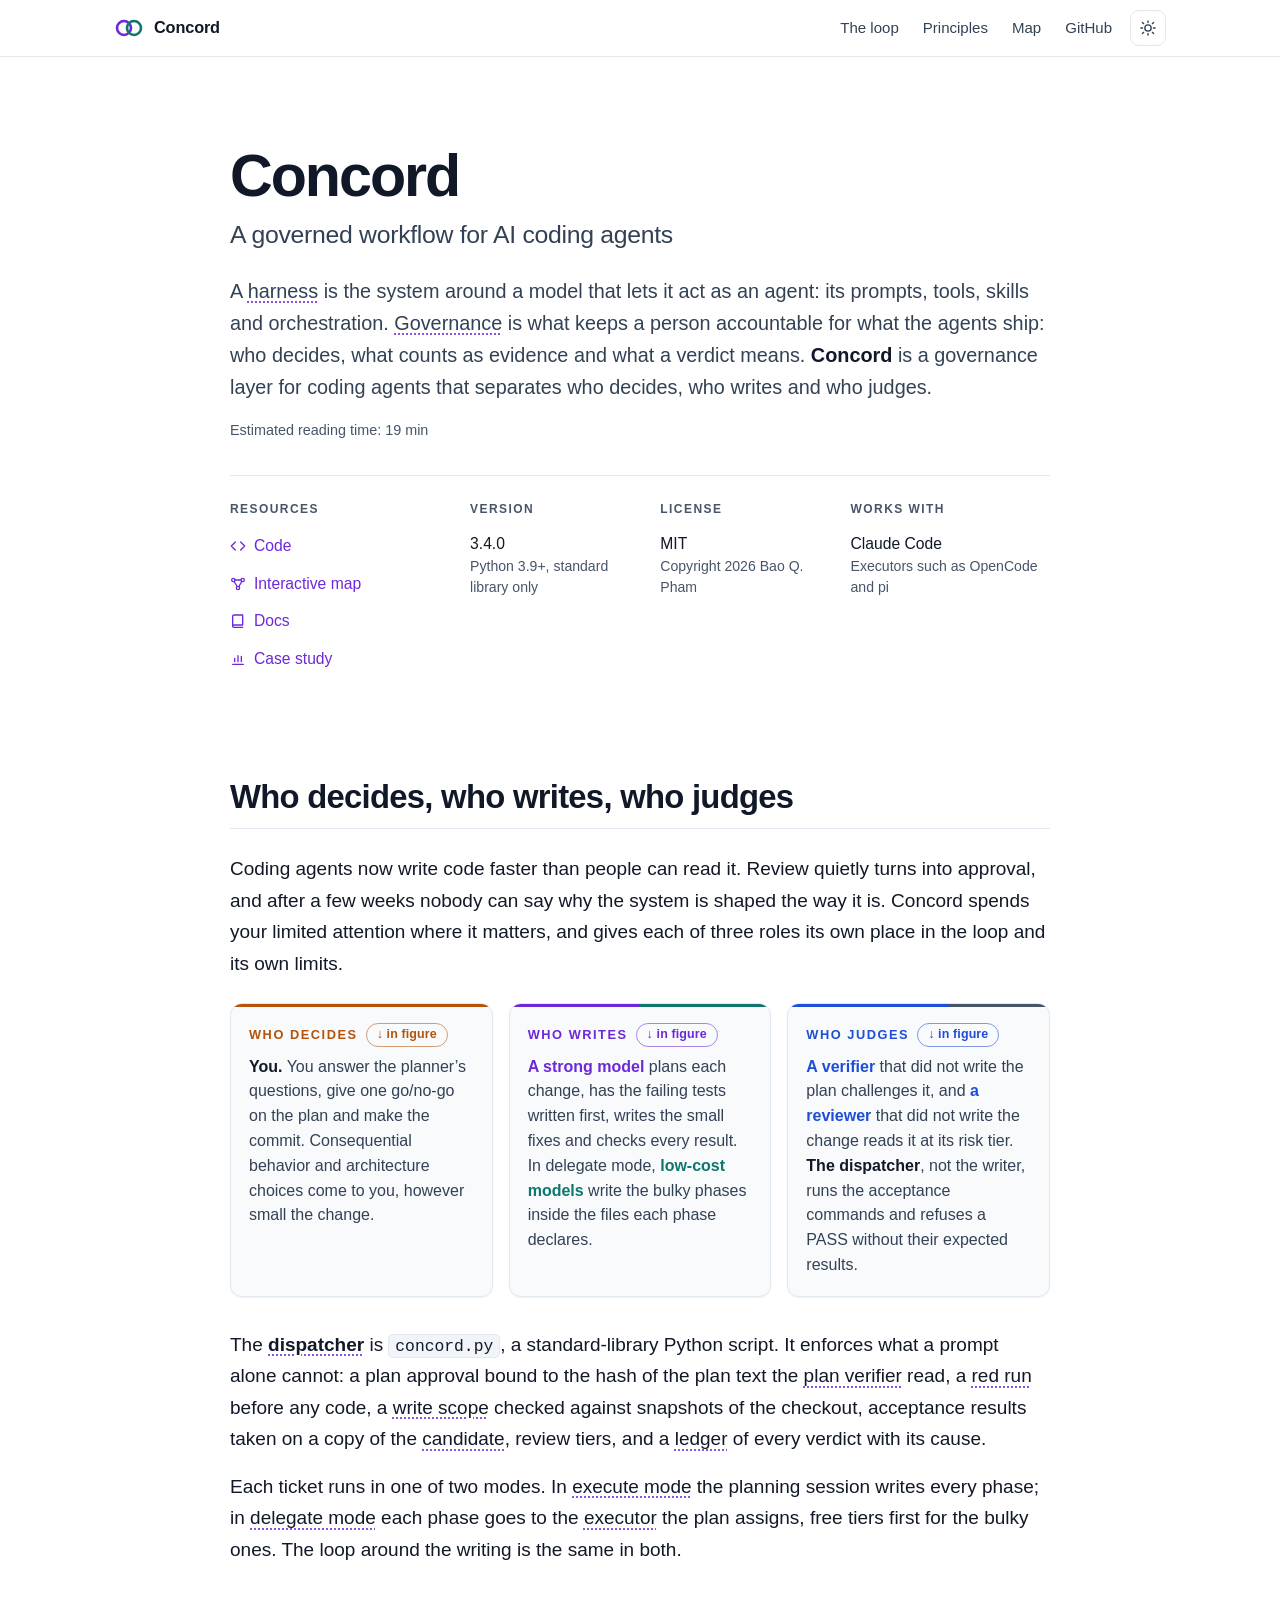
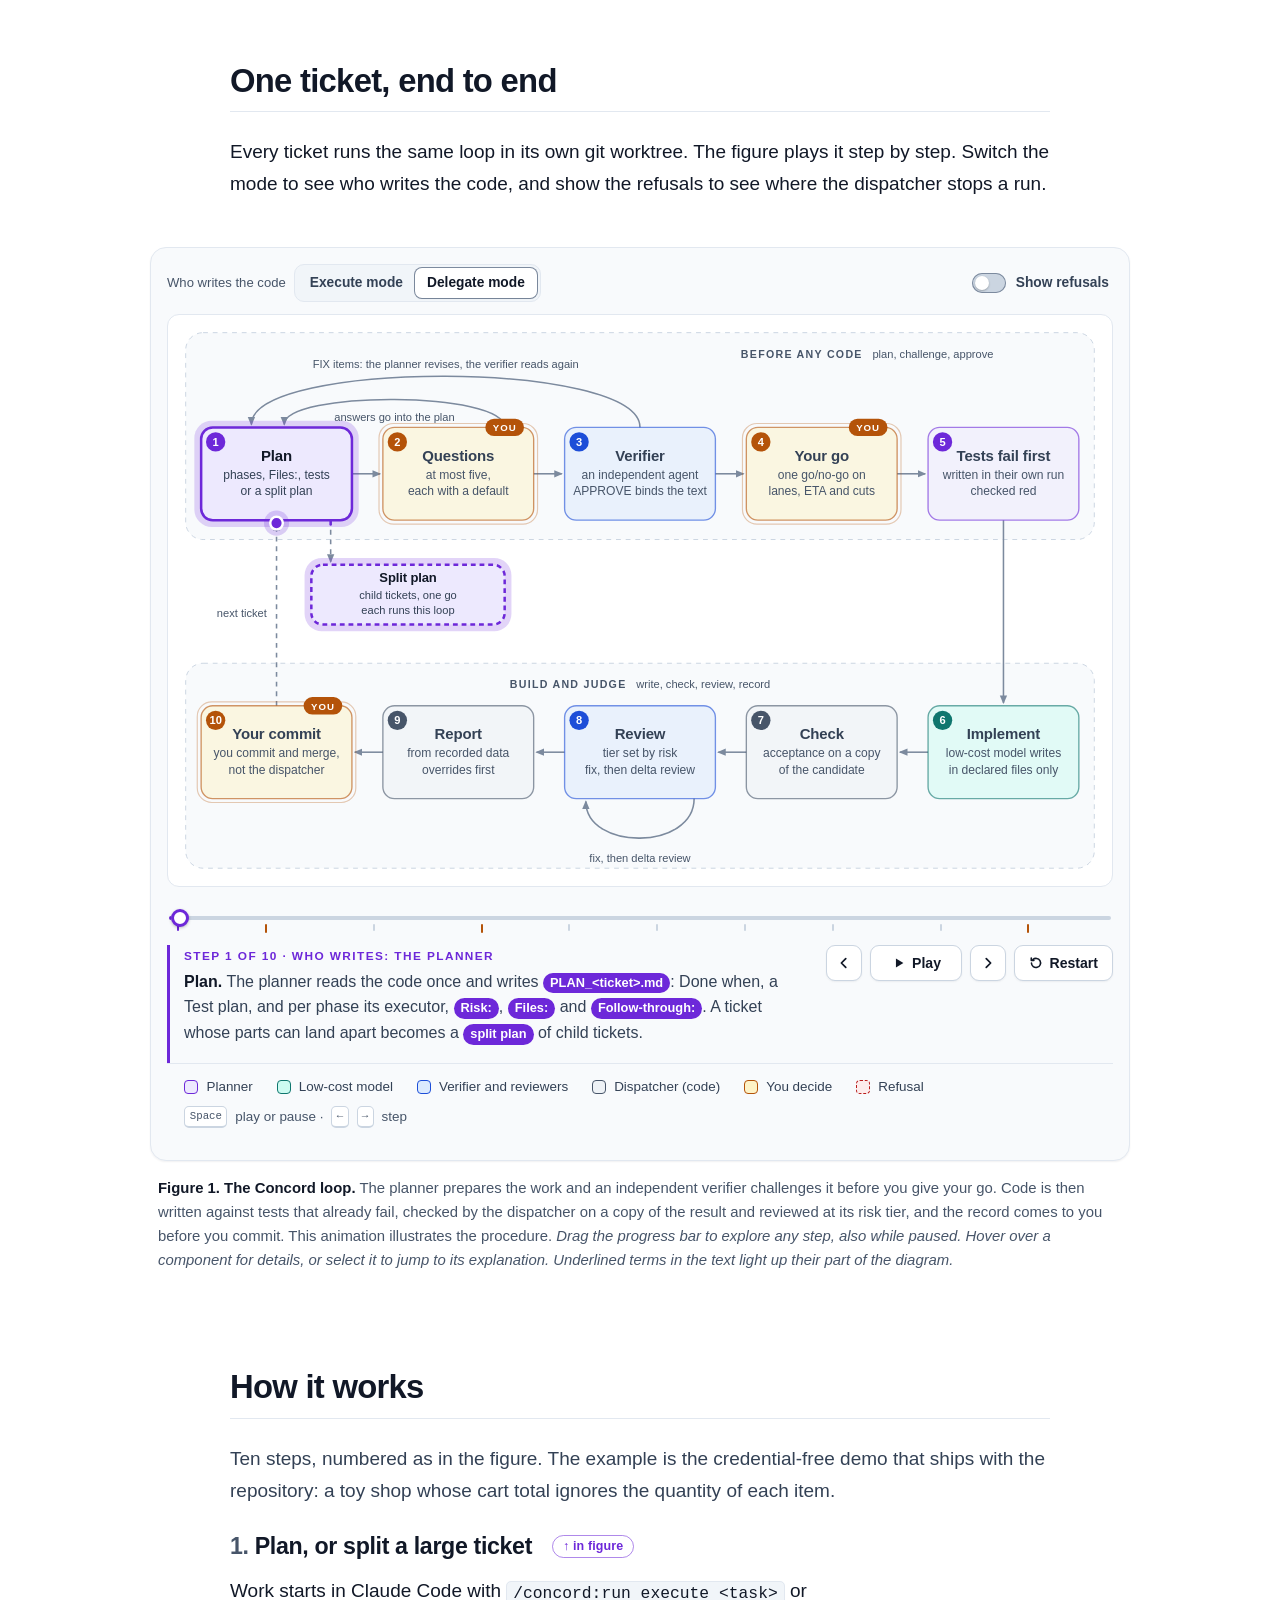
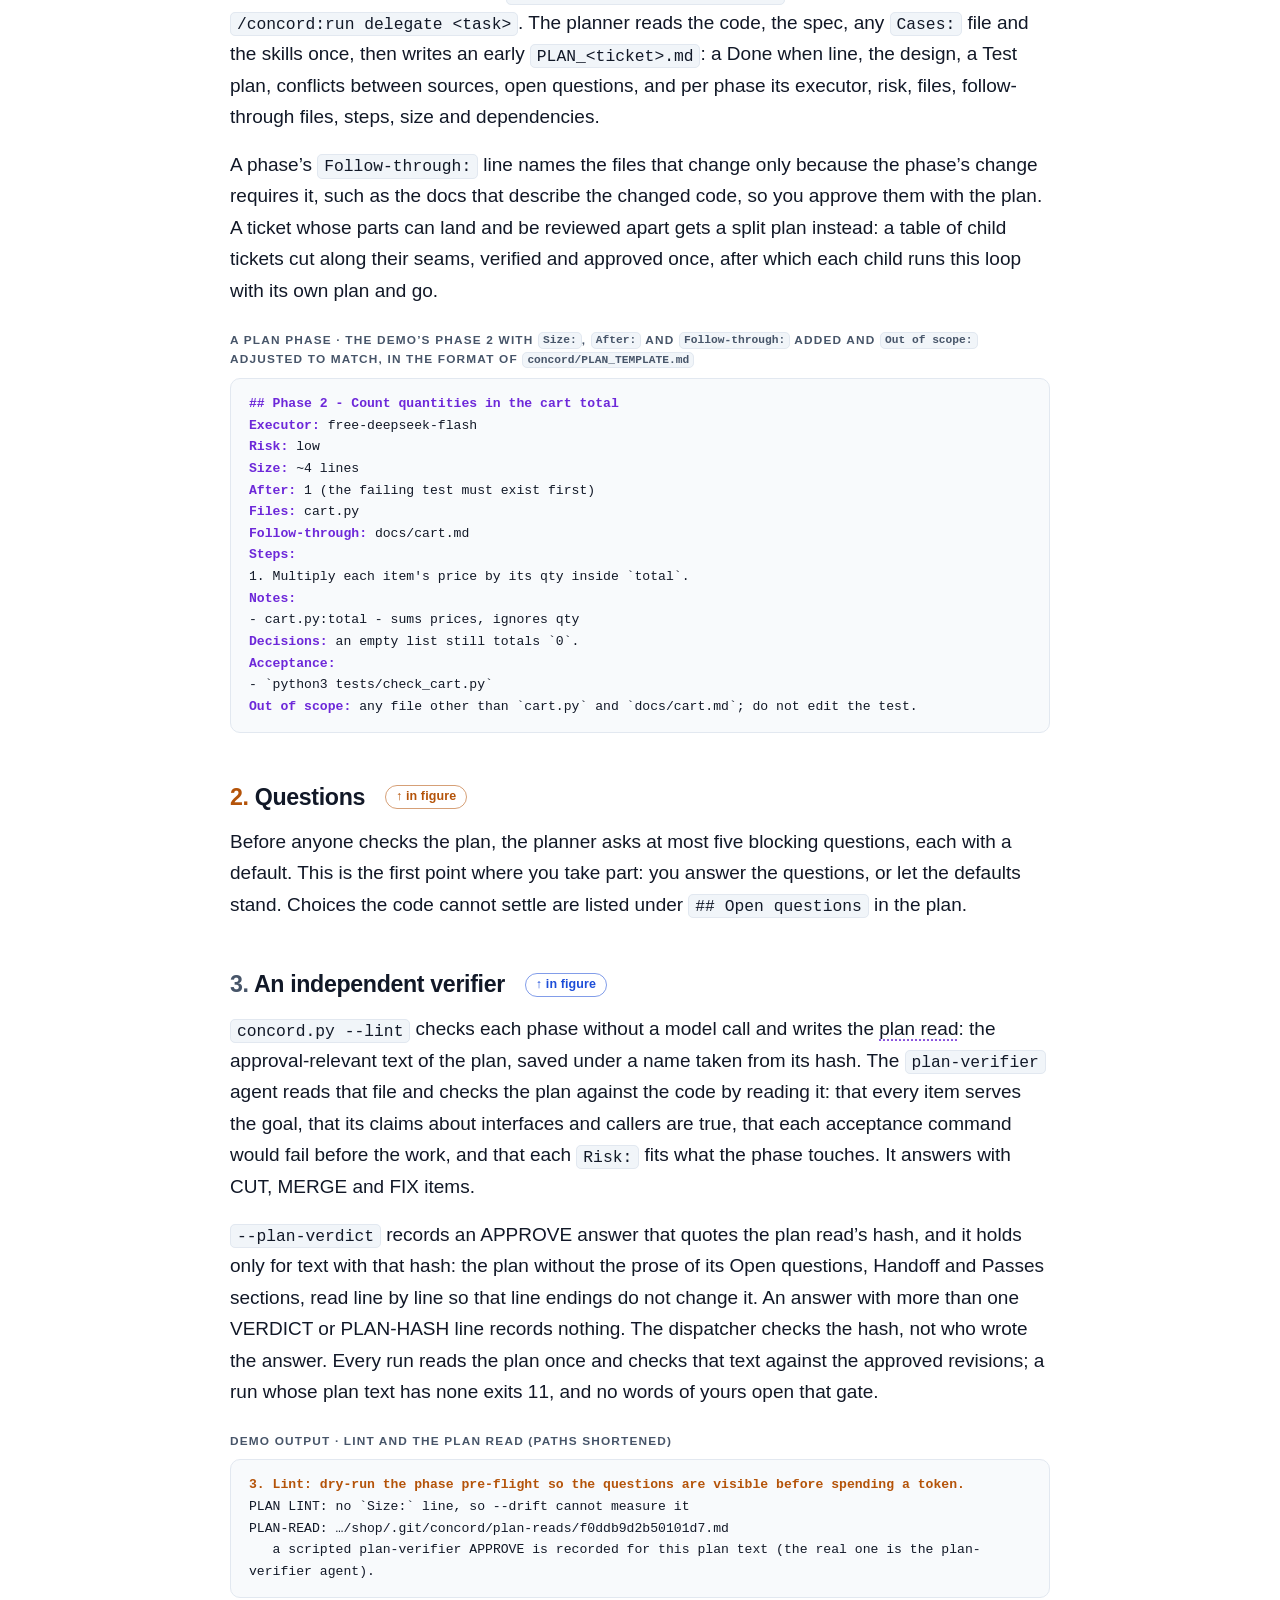
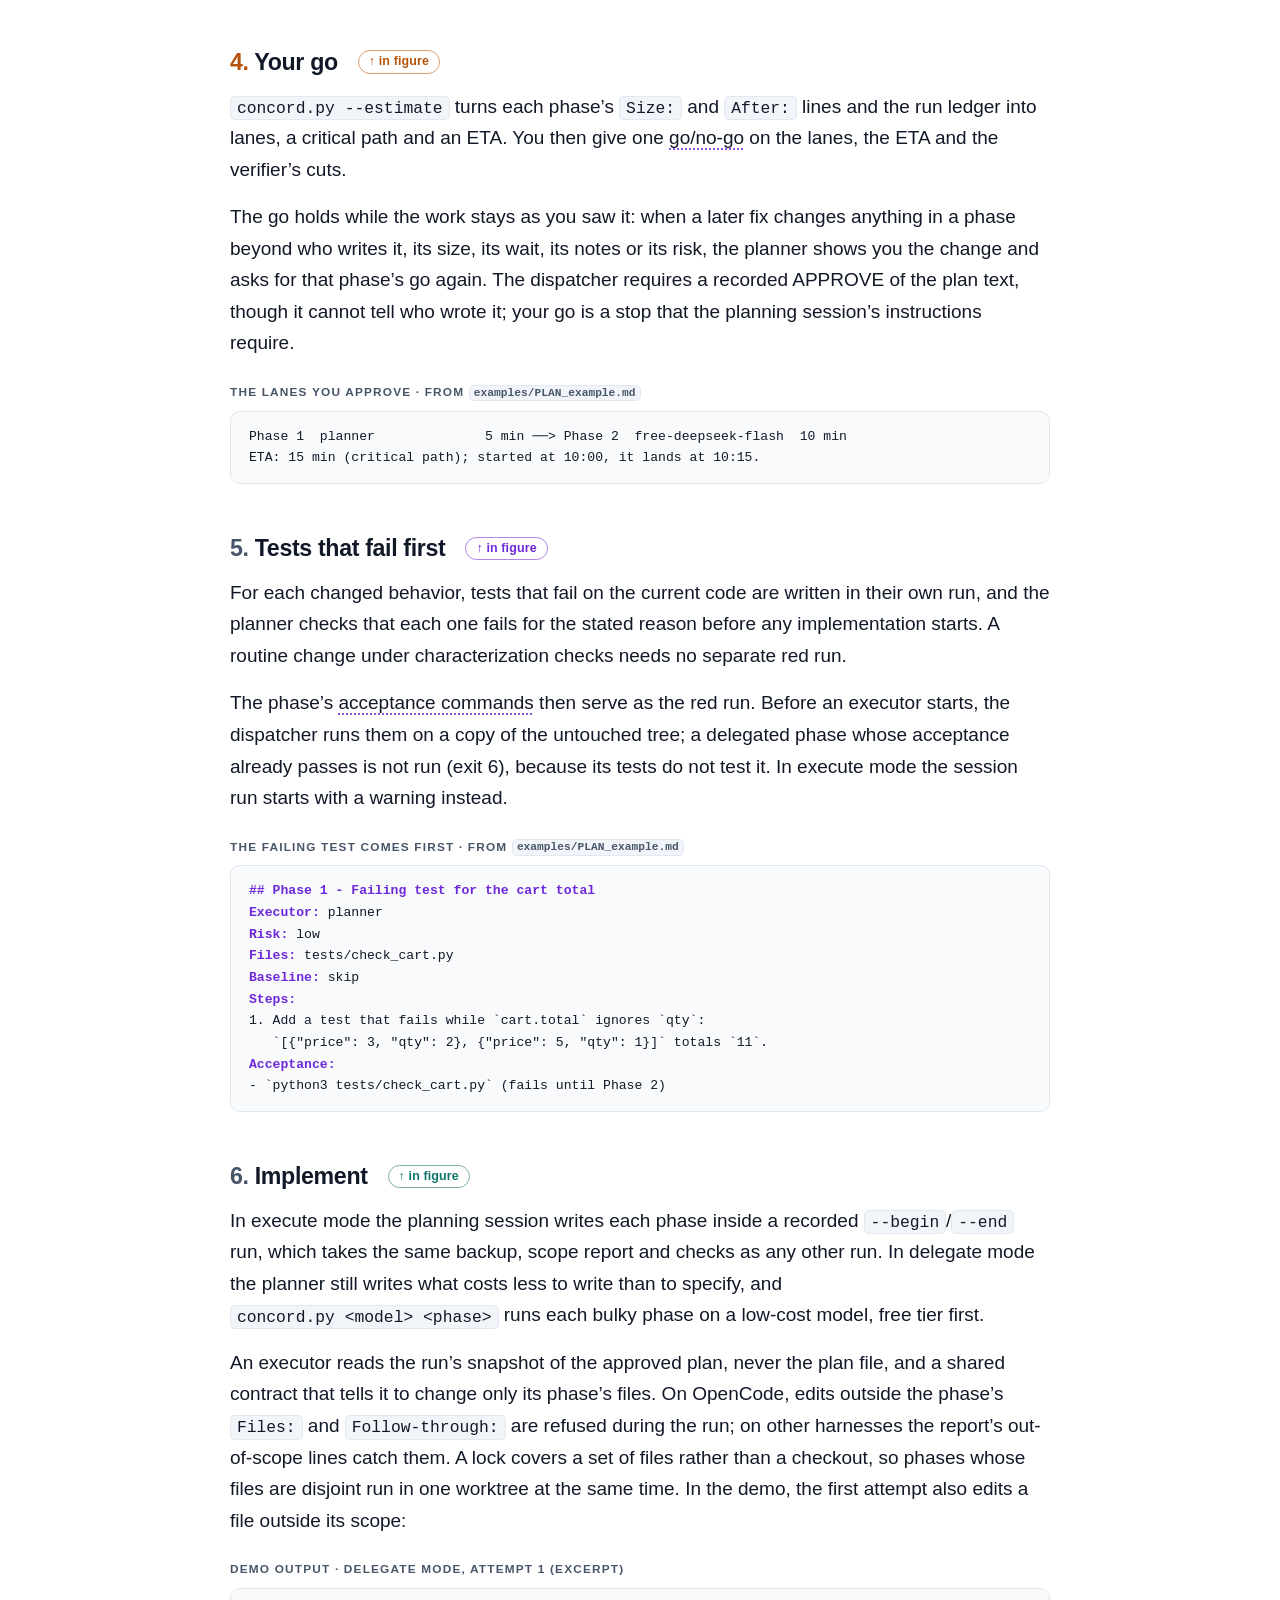
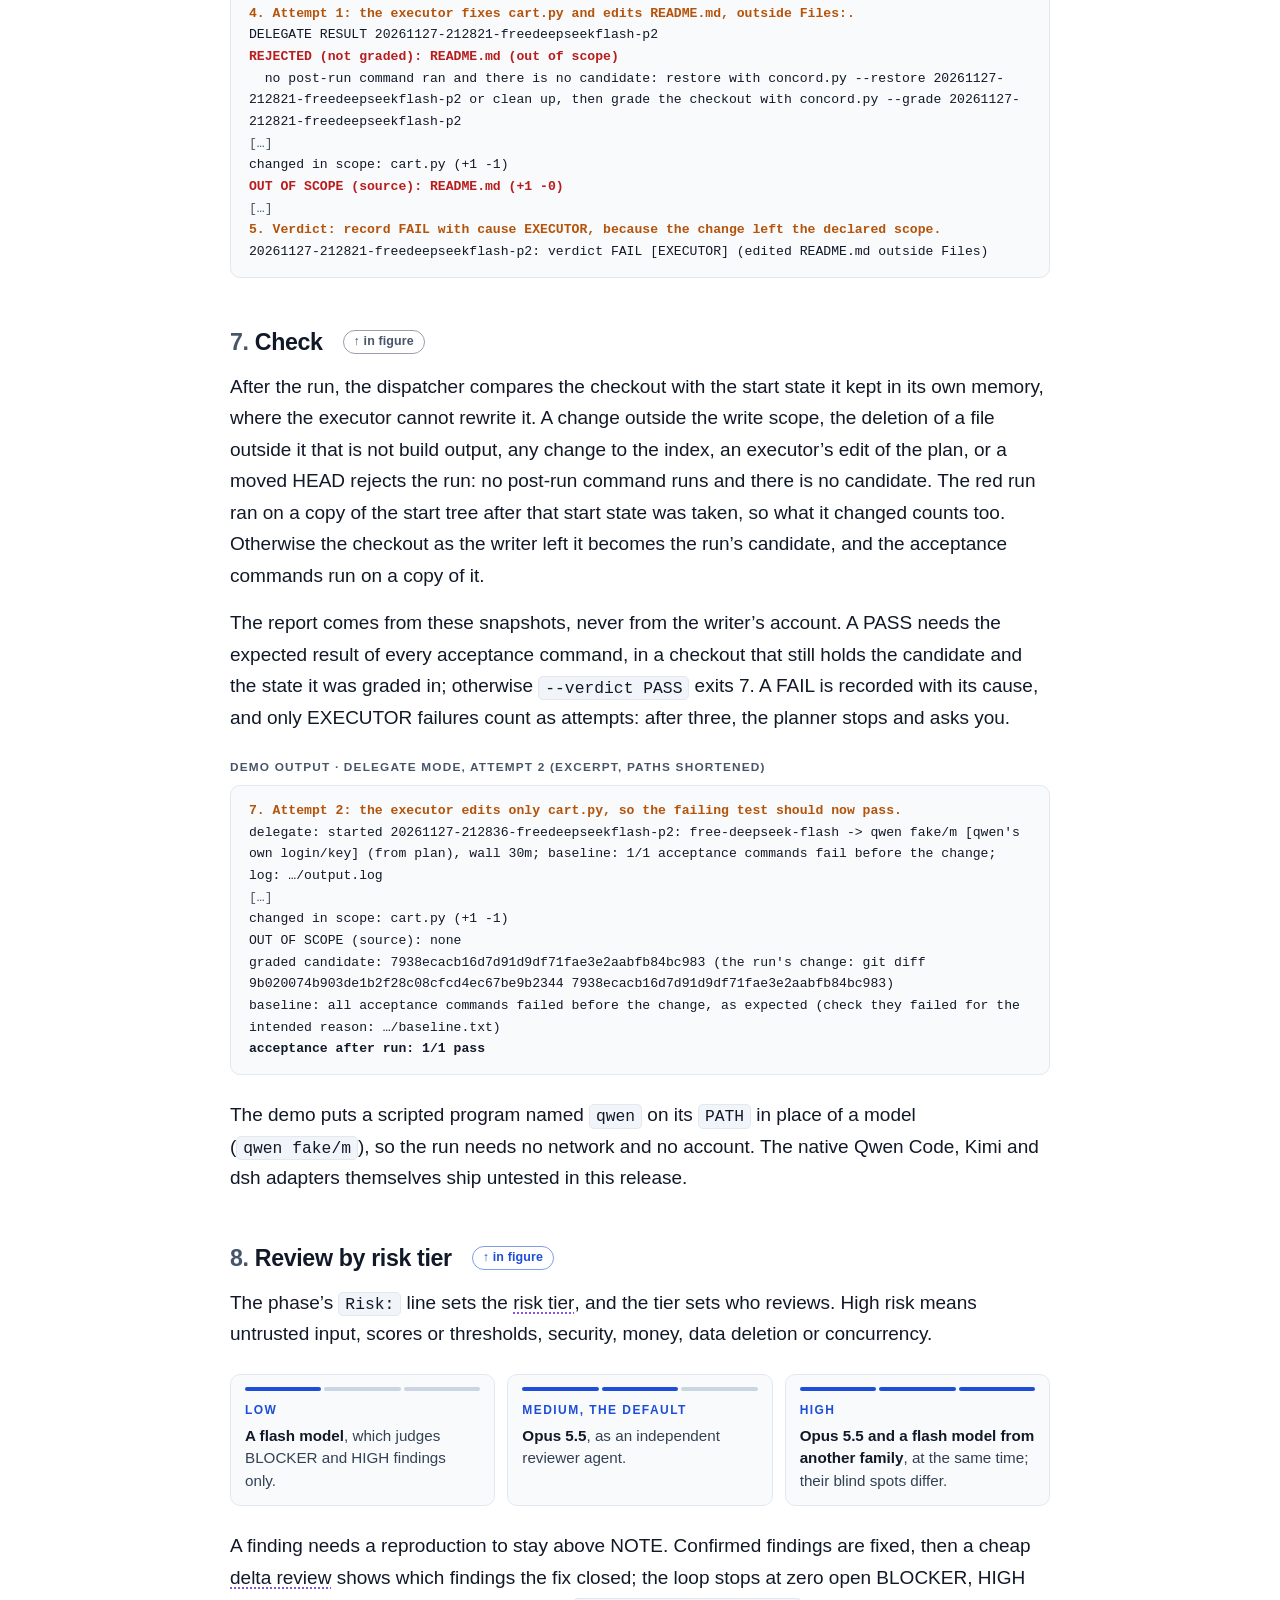
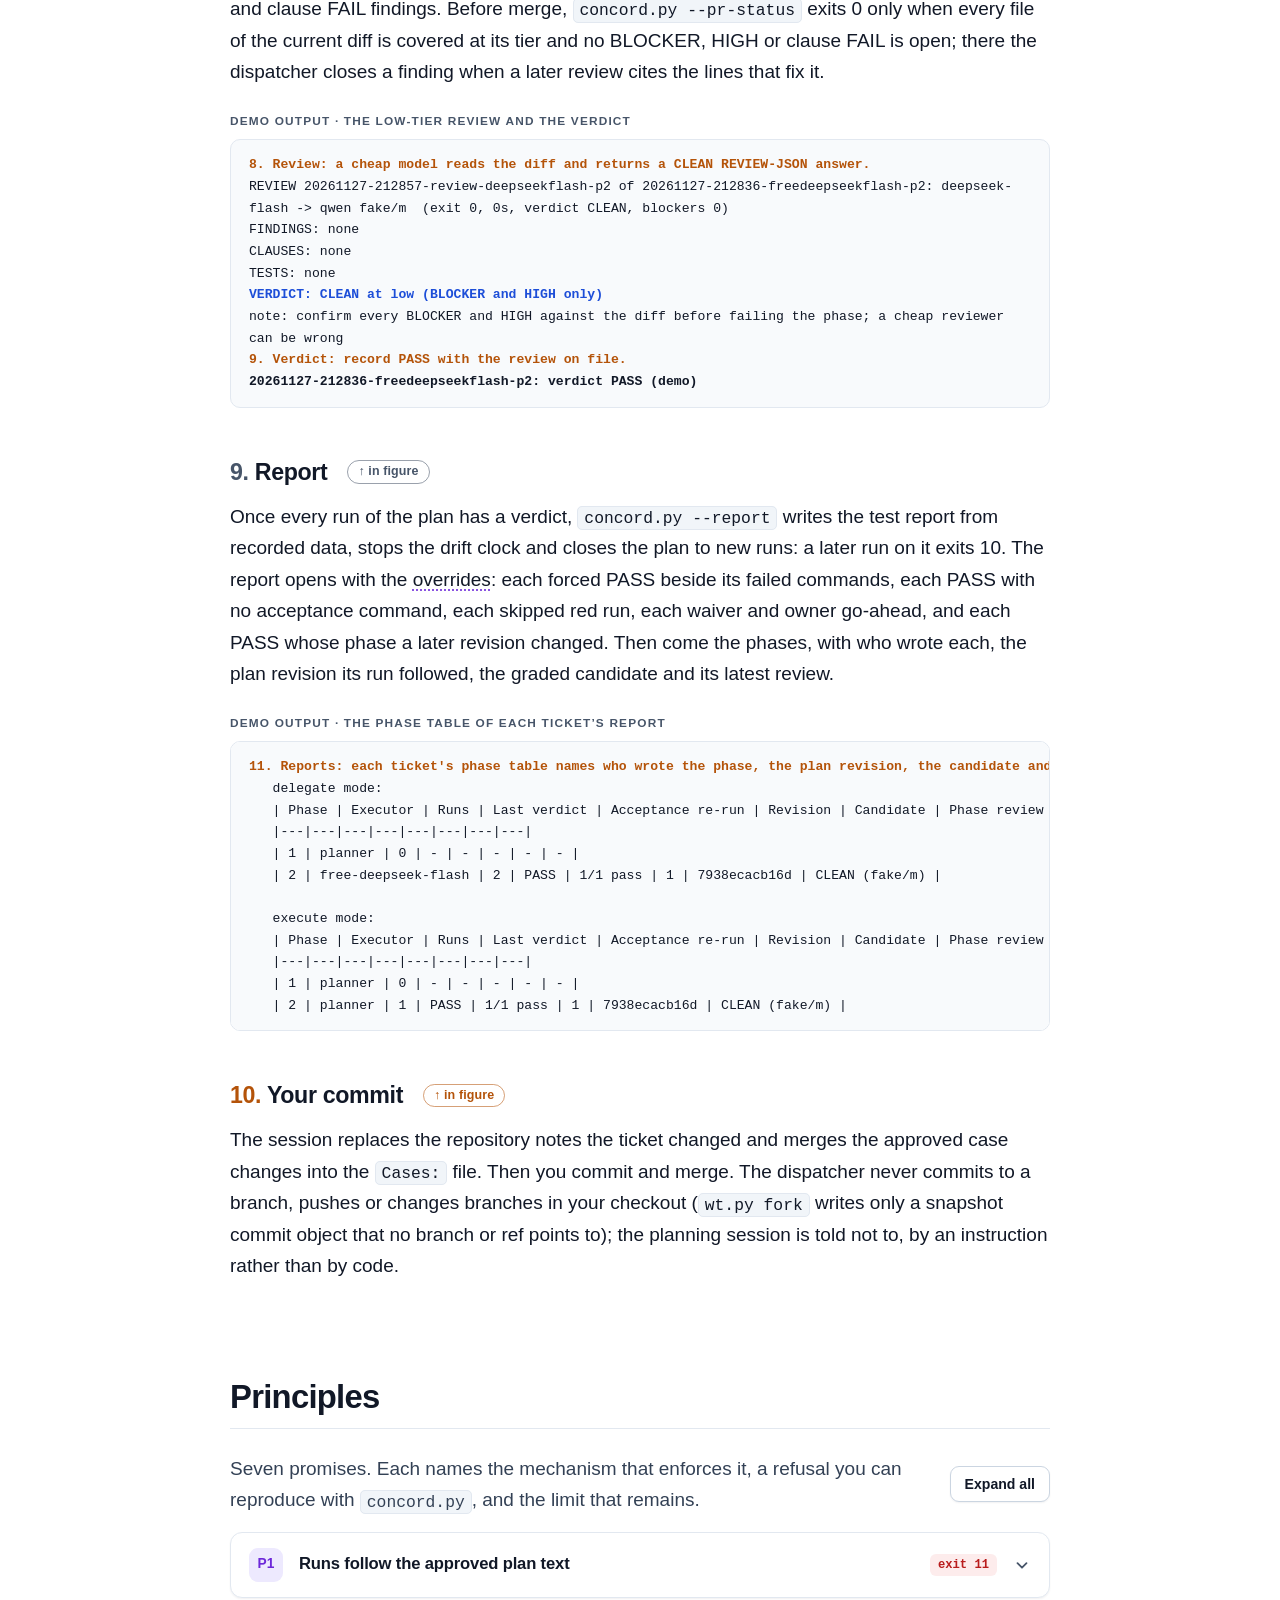
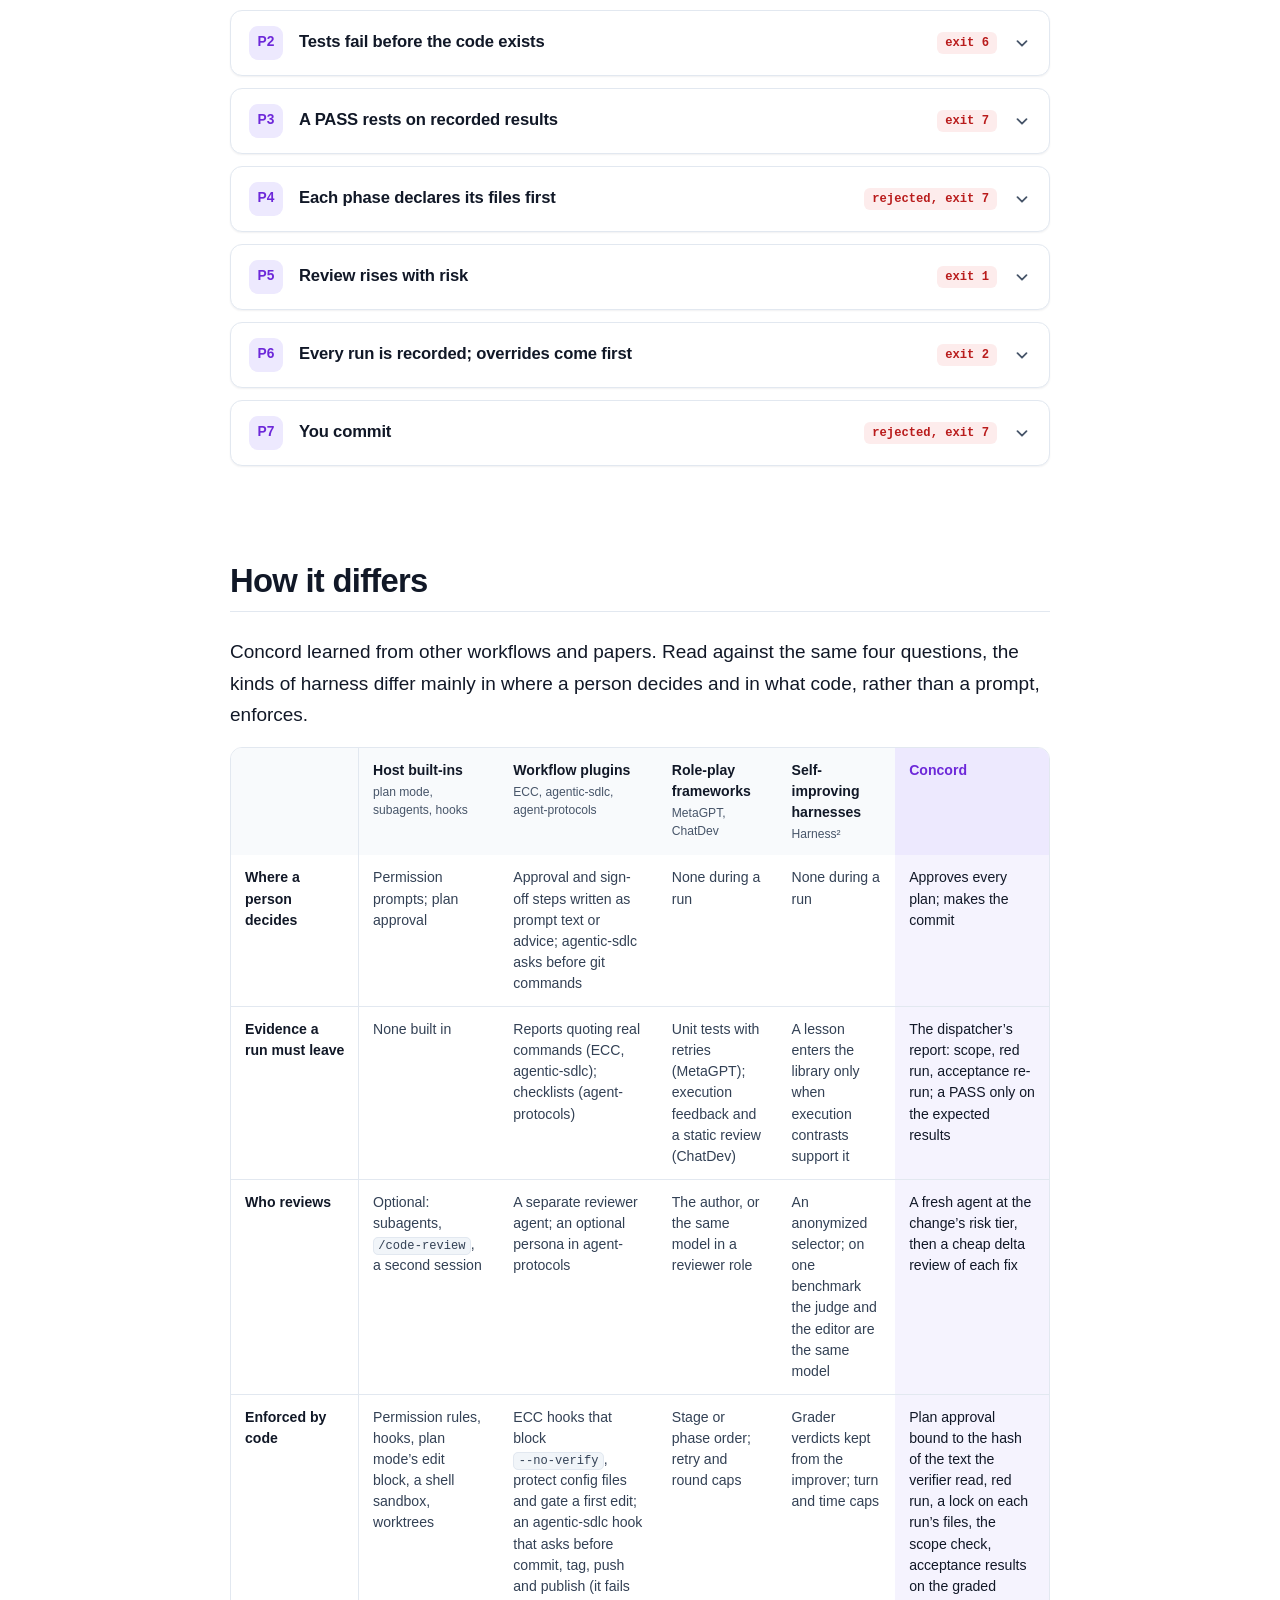
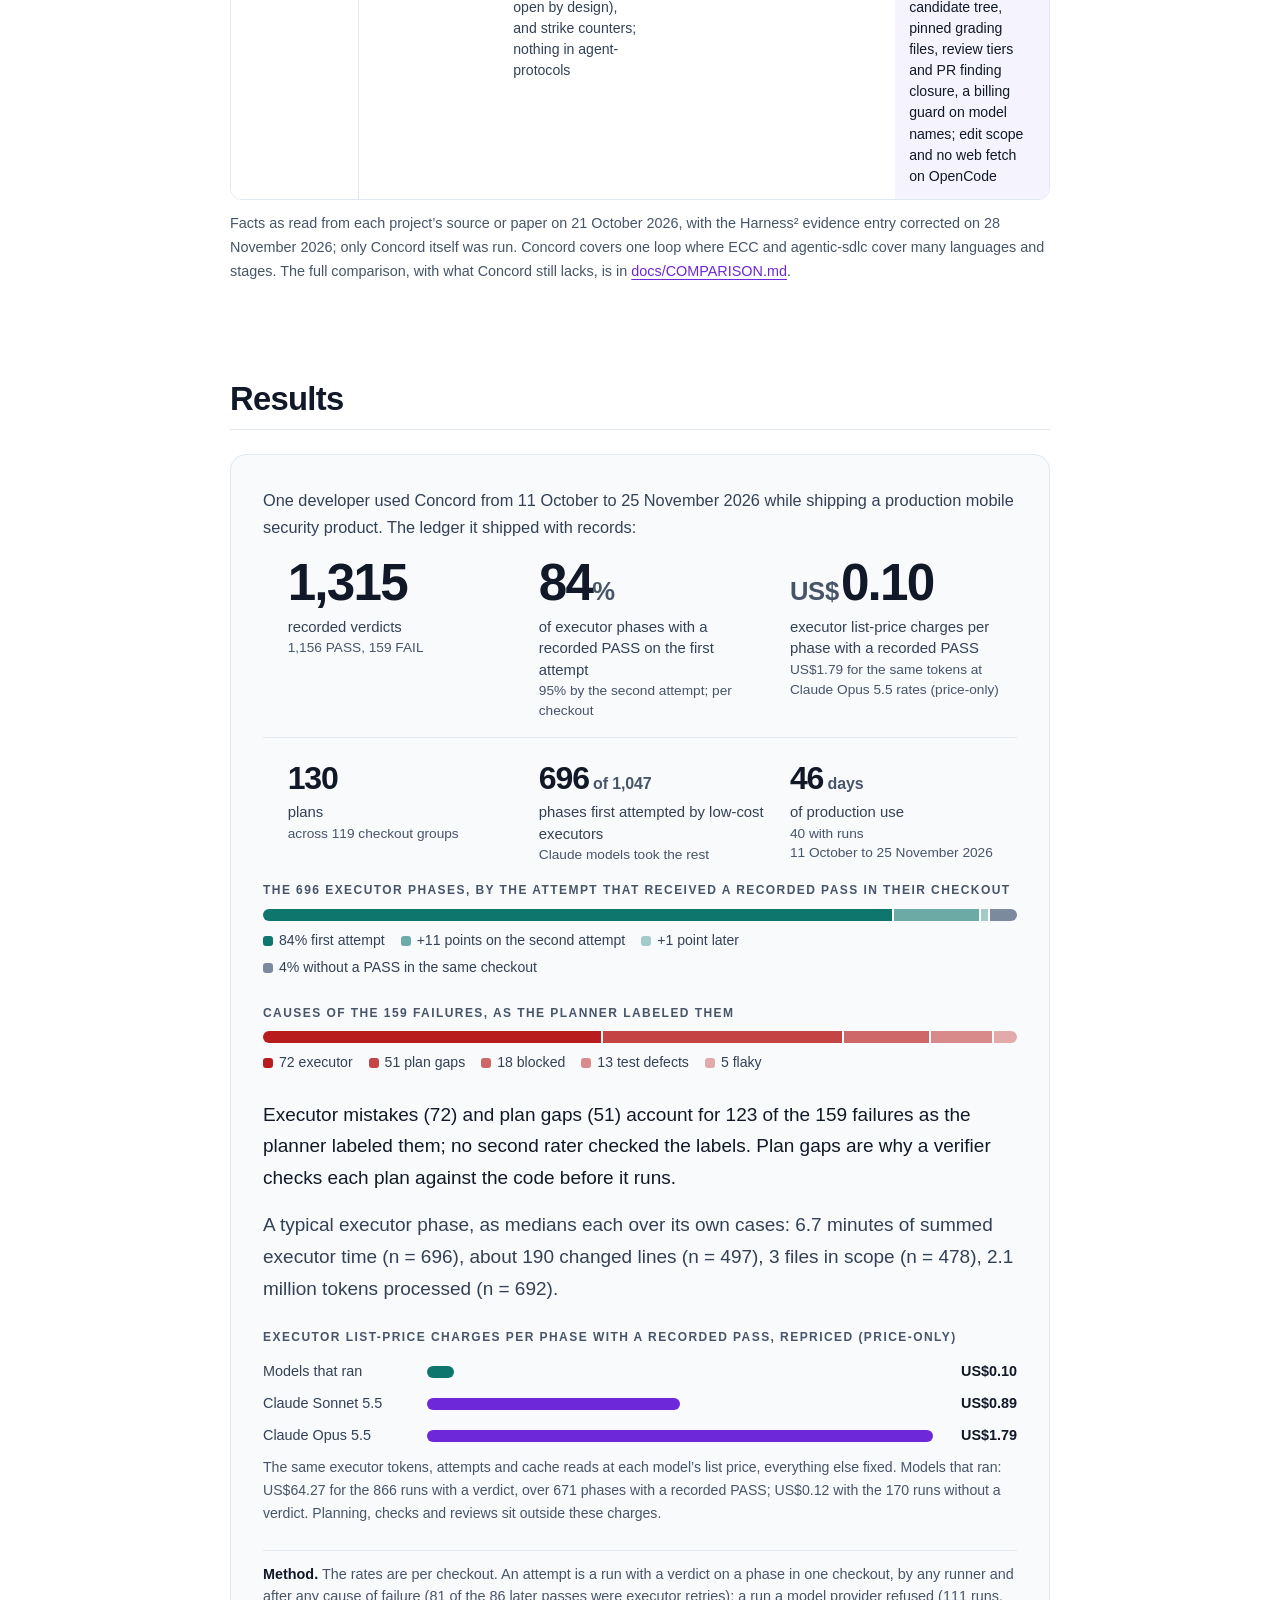
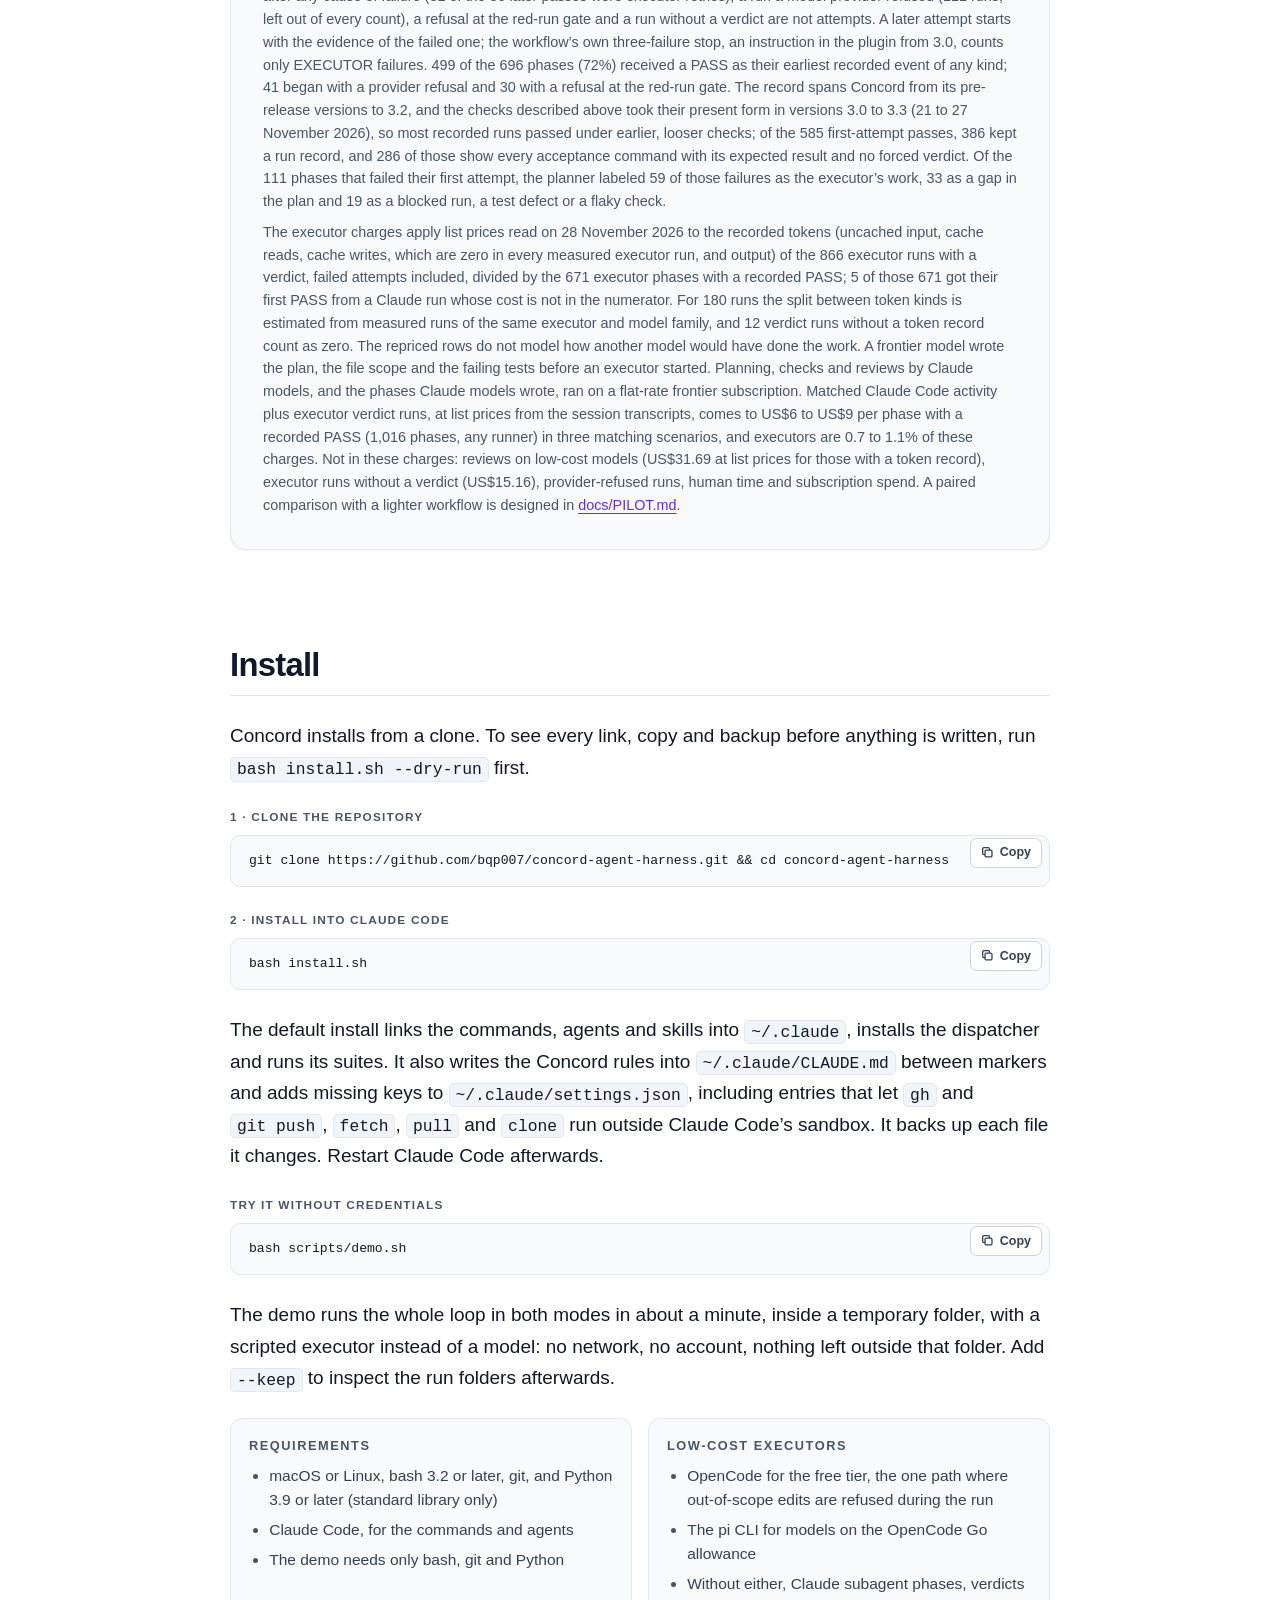
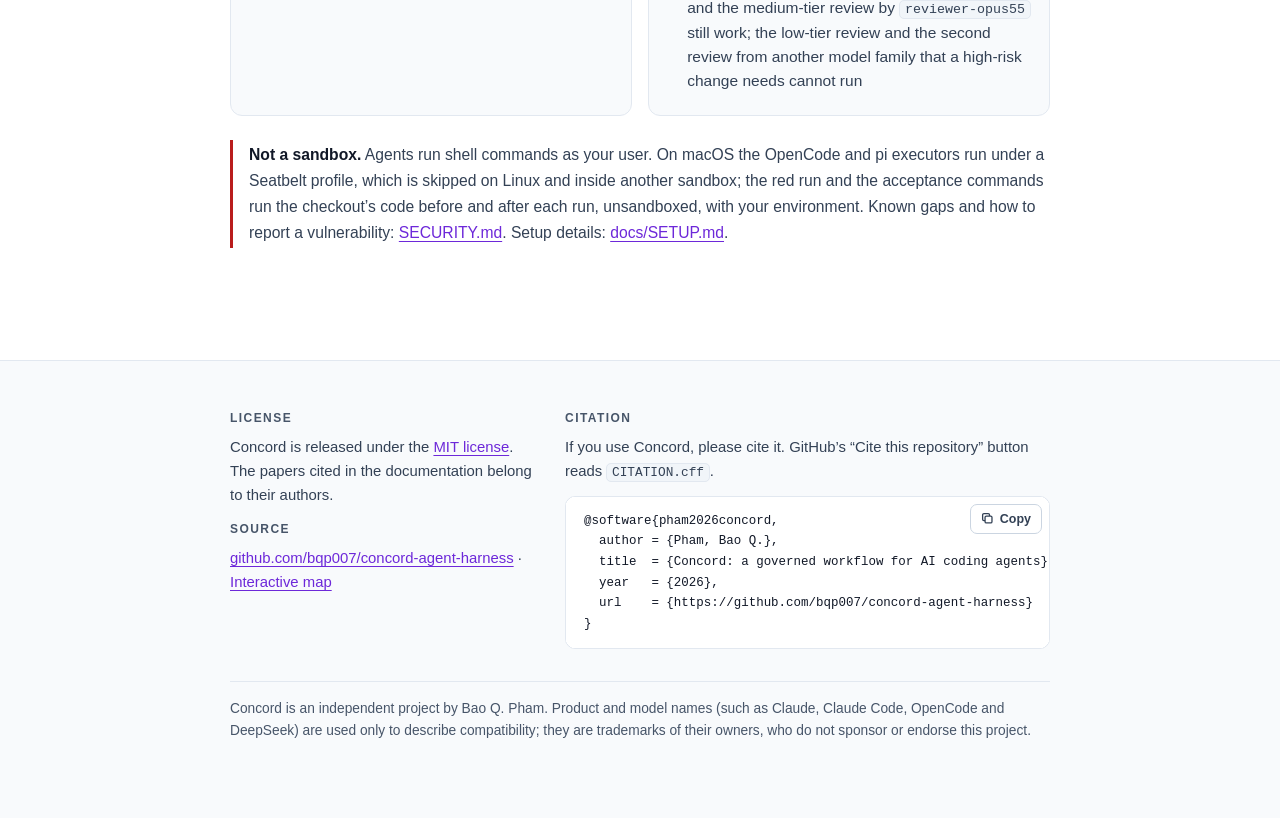
==== commit b67515fa: "Merge main (the Results update) into the review fixes" ====
--- a/site/index.html
+++ b/site/index.html
@@ -53,7 +53,7 @@
       </div>
       <div>
         <span class="eyebrow">Version</span>
-        <p>3.3.0</p>
+        <p>3.4.0</p>
         <p class="note">Python 3.9+, standard library only</p>
       </div>
       <div>
@@ -98,7 +98,7 @@
       </article>
     </div>
 
-    <p>The <button type="button" class="term is-strong" data-term="dispatcher">dispatcher</button> is <code>concord.py</code>, a standard-library Python script. It enforces what a prompt alone cannot: a plan approval bound to the exact plan text the <button type="button" class="term" data-term="verifier">plan verifier</button> was asked to judge, a <button type="button" class="term" data-term="red-run">red run</button> before any code, a <button type="button" class="term" data-term="scope">write scope</button> checked against snapshots of the checkout, acceptance results taken on a copy of the <button type="button" class="term" data-term="candidate">candidate</button>, review tiers, and a <button type="button" class="term" data-term="ledger">ledger</button> of every verdict with its cause.</p>
+    <p>The <button type="button" class="term is-strong" data-term="dispatcher">dispatcher</button> is <code>concord.py</code>, a standard-library Python script. It enforces what a prompt alone cannot: a plan approval bound to the hash of the plan text the <button type="button" class="term" data-term="verifier">plan verifier</button> read, a <button type="button" class="term" data-term="red-run">red run</button> before any code, a <button type="button" class="term" data-term="scope">write scope</button> checked against snapshots of the checkout, acceptance results taken on a copy of the <button type="button" class="term" data-term="candidate">candidate</button>, review tiers, and a <button type="button" class="term" data-term="ledger">ledger</button> of every verdict with its cause.</p>
     <p>Each ticket runs in one of two modes. In <button type="button" class="term" data-term="execute-mode">execute mode</button> the planning session writes every phase; in <button type="button" class="term" data-term="delegate-mode">delegate mode</button> each phase goes to the <button type="button" class="term" data-term="executor">executor</button> the plan assigns, free tiers first for the bulky ones. The loop around the writing is the same in both.</p>
   </section>
 
@@ -204,8 +204,8 @@
         <h3 id="h-verifier"><span class="num">3.</span> An independent verifier</h3>
         <button type="button" class="fig-chip k-judge" data-fig-step="verifier" aria-label="Show step 3 in figure">&uarr; in figure</button>
       </div>
-      <p><code>concord.py --lint</code> checks each phase without a model call and writes the <button type="button" class="term" data-term="plan-read">plan read</button>: the approval-relevant text of the plan, saved under a name taken from its hash. The <code>plan-verifier</code> agent reads that file and checks the plan against the code: that every item serves the goal, that its claims about interfaces and callers are true, that each acceptance command fails before the work, and that each <code>Risk:</code> fits what the phase touches. It answers with CUT, MERGE and FIX items.</p>
-      <p><code>--plan-verdict</code> records an APPROVE answer that quotes the plan read&rsquo;s hash, and it holds only for that exact text. The dispatcher checks the hash, not who wrote the answer. Every run reads the plan once and checks that text against the approved revisions; a run whose plan text has none exits 11, and no words of yours open that gate.</p>
+      <p><code>concord.py --lint</code> checks each phase without a model call and writes the <button type="button" class="term" data-term="plan-read">plan read</button>: the approval-relevant text of the plan, saved under a name taken from its hash. The <code>plan-verifier</code> agent reads that file and checks the plan against the code by reading it: that every item serves the goal, that its claims about interfaces and callers are true, that each acceptance command would fail before the work, and that each <code>Risk:</code> fits what the phase touches. It answers with CUT, MERGE and FIX items.</p>
+      <p><code>--plan-verdict</code> records an APPROVE answer that quotes the plan read&rsquo;s hash, and it holds only for text with that hash: the plan without the prose of its Open questions, Handoff and Passes sections, read line by line so that line endings do not change it. An answer with more than one VERDICT or PLAN-HASH line records nothing. The dispatcher checks the hash, not who wrote the answer. Every run reads the plan once and checks that text against the approved revisions; a run whose plan text has none exits 11, and no words of yours open that gate.</p>
       <div class="codeblock">
         <span class="code-label">Demo output &middot; lint and the plan read (paths shortened)</span>
 <pre class="wrap"><code><span class="head">3. Lint: dry-run the phase pre-flight so the questions are visible before spending a token.</span>
@@ -278,8 +278,8 @@
         <h3 id="h-check"><span class="num">7.</span> Check</h3>
         <button type="button" class="fig-chip k-disp" data-fig-step="check" aria-label="Show step 7 in figure">&uarr; in figure</button>
       </div>
-      <p>After the run, the dispatcher compares the checkout with the start state it kept in its own memory, where the executor cannot rewrite it. A change outside the write scope, a deletion outside it, a staged path or a moved HEAD rejects the run: no post-run command runs and there is no candidate. Otherwise the checkout as the writer left it becomes the run&rsquo;s candidate, and the acceptance commands run on a copy of it.</p>
-      <p>The report comes from these snapshots, never from the writer&rsquo;s account. A PASS needs the expected result of every acceptance command, in a checkout that still holds the candidate; otherwise <code>--verdict PASS</code> exits 7. A FAIL is recorded with its cause, and only EXECUTOR failures count as attempts: after three, the planner stops and asks you.</p>
+      <p>After the run, the dispatcher compares the checkout with the start state it kept in its own memory, where the executor cannot rewrite it. A change outside the write scope, the deletion of a file outside it that is not build output, any change to the index, an executor&rsquo;s edit of the plan, or a moved HEAD rejects the run: no post-run command runs and there is no candidate. The red run ran on a copy of the start tree after that start state was taken, so what it changed counts too. Otherwise the checkout as the writer left it becomes the run&rsquo;s candidate, and the acceptance commands run on a copy of it.</p>
+      <p>The report comes from these snapshots, never from the writer&rsquo;s account. A PASS needs the expected result of every acceptance command, in a checkout that still holds the candidate and the state it was graded in; otherwise <code>--verdict PASS</code> exits 7. A FAIL is recorded with its cause, and only EXECUTOR failures count as attempts: after three, the planner stops and asks you.</p>
       <div class="codeblock">
         <span class="code-label">Demo output &middot; delegate mode, attempt 2 (excerpt, paths shortened)</span>
 <pre class="wrap"><code><span class="head">7. Attempt 2: the executor edits only cart.py, so the failing test should now pass.</span>
@@ -305,7 +305,7 @@
         <div class="tier"><div class="bar" aria-hidden="true"><i class="on"></i><i class="on"></i><i></i></div><span class="eyebrow">Medium, the default</span><p><strong>Opus 5.5</strong>, as an independent reviewer agent.</p></div>
         <div class="tier"><div class="bar" aria-hidden="true"><i class="on"></i><i class="on"></i><i class="on"></i></div><span class="eyebrow">High</span><p><strong>Opus 5.5 and a flash model from another family</strong>, at the same time; their blind spots differ.</p></div>
       </div>
-      <p>A finding needs a reproduction to stay above NOTE. Confirmed findings are fixed, then a cheap <button type="button" class="term" data-term="delta">delta review</button> closes each finding it shows fixed; the loop stops at zero open BLOCKER and HIGH findings. Before merge, <code>concord.py --pr-status</code> exits 0 only when every file of the current diff is covered at its tier and no finding is open.</p>
+      <p>A finding needs a reproduction to stay above NOTE. Confirmed findings are fixed, then a cheap <button type="button" class="term" data-term="delta">delta review</button> shows which findings the fix closed; the loop stops at zero open BLOCKER, HIGH and clause FAIL findings. Before merge, <code>concord.py --pr-status</code> exits 0 only when every file of the current diff is covered at its tier and no BLOCKER, HIGH or clause FAIL is open; there the dispatcher closes a finding when a later review cites the lines that fix it.</p>
       <div class="codeblock">
         <span class="code-label">Demo output &middot; the low-tier review and the verdict</span>
 <pre class="wrap"><code><span class="head">8. Review: a cheap model reads the diff and returns a CLEAN REVIEW-JSON answer.</span>
@@ -325,7 +325,7 @@
         <h3 id="h-report"><span class="num">9.</span> Report</h3>
         <button type="button" class="fig-chip k-disp" data-fig-step="report" aria-label="Show step 9 in figure">&uarr; in figure</button>
       </div>
-      <p>Once every run of the plan has a verdict, <code>concord.py --report</code> writes the test report from recorded data, stops the drift clock and closes the plan to new runs: a later run on it exits 10. The report opens with the <button type="button" class="term" data-term="overrides">overrides</button>: each forced PASS beside its failed commands, each waiver and owner go-ahead, and each PASS whose phase a later revision changed. Then come the phases, with who wrote each, the plan revision its run followed, the graded candidate and its latest review.</p>
+      <p>Once every run of the plan has a verdict, <code>concord.py --report</code> writes the test report from recorded data, stops the drift clock and closes the plan to new runs: a later run on it exits 10. The report opens with the <button type="button" class="term" data-term="overrides">overrides</button>: each forced PASS beside its failed commands, each PASS with no acceptance command, each skipped red run, each waiver and owner go-ahead, and each PASS whose phase a later revision changed. Then come the phases, with who wrote each, the plan revision its run followed, the graded candidate and its latest review.</p>
       <div class="codeblock">
         <span class="code-label">Demo output &middot; the phase table of each ticket&rsquo;s report</span>
 <pre><code><span class="head">11. Reports: each ticket's phase table names who wrote the phase, the plan revision, the candidate and its review.</span>
@@ -348,7 +348,7 @@
         <h3 id="h-commit"><span class="num">10.</span> Your commit</h3>
         <button type="button" class="fig-chip k-you" data-fig-step="commit" aria-label="Show step 10 in figure">&uarr; in figure</button>
       </div>
-      <p>The session replaces the repository notes the ticket changed and merges the approved case changes into the <code>Cases:</code> file. Then you commit and merge. The dispatcher never commits, pushes or changes branches in your checkout; the planning session is told not to, by an instruction rather than by code.</p>
+      <p>The session replaces the repository notes the ticket changed and merges the approved case changes into the <code>Cases:</code> file. Then you commit and merge. The dispatcher never commits to a branch, pushes or changes branches in your checkout (<code>wt.py fork</code> writes only a snapshot commit object that no branch or ref points to); the planning session is told not to, by an instruction rather than by code.</p>
     </section>
   </section>
 
@@ -383,15 +383,15 @@
         <summary><span class="p-num">P3</span><span class="p-title">A PASS rests on recorded results</span><span class="p-exit">exit 7</span><svg class="p-chev" viewBox="0 0 20 20" fill="none" stroke="currentColor" stroke-width="2" stroke-linecap="round" stroke-linejoin="round" aria-hidden="true"><path d="m5 8 5 5 5-5"/></svg></summary>
         <div class="p-body"><dl>
           <dt>Mechanism</dt><dd>The dispatcher takes the checkout the writer left as the run&rsquo;s candidate, runs the acceptance commands on a copy of it and writes the report from snapshots of the tree.</dd>
-          <dt class="refusal">Refusal you can reproduce</dt><dd><code>--verdict PASS</code> exits 7 when an acceptance result is missing or not the expected one, when a post-run command changed the tree, or when the checkout no longer holds the graded candidate.</dd>
-          <dt class="limit">Limit</dt><dd>The acceptance commands are only as strong as the tests the plan names. <code>--force</code> records a PASS (forced), and the report lists it first, under Overrides.</dd>
+          <dt class="refusal">Refusal you can reproduce</dt><dd><code>--verdict PASS</code> exits 7 when an acceptance result is missing or not the expected one, when a post-run command changed the tree, or when the checkout no longer holds the graded candidate and the state it was graded in.</dd>
+          <dt class="limit">Limit</dt><dd>The acceptance commands are only as strong as the tests the plan names. <code>--force</code> records a PASS (forced), and the report lists it first, under Overrides, as it does a PASS with no acceptance command.</dd>
         </dl></div>
       </details>
 
       <details class="principle">
         <summary><span class="p-num">P4</span><span class="p-title">Each phase declares its files first</span><span class="p-exit">rejected, exit 7</span><svg class="p-chev" viewBox="0 0 20 20" fill="none" stroke="currentColor" stroke-width="2" stroke-linecap="round" stroke-linejoin="round" aria-hidden="true"><path d="m5 8 5 5 5-5"/></svg></summary>
         <div class="p-body"><dl>
-          <dt>Mechanism</dt><dd>Each phase lists its <code>Files:</code> and <code>Follow-through:</code> in the approved plan. The run lock covers those files; after the run, a change outside them, a deletion outside them, a staged path or a moved HEAD rejects the run, which then has no candidate. On OpenCode, edits outside the scope are refused during the run.</dd>
+          <dt>Mechanism</dt><dd>Each phase lists its <code>Files:</code> and <code>Follow-through:</code> in the approved plan. The run lock covers those files; after the run, a change outside them, the deletion of a file outside them that is not build output, any change to the index, an executor&rsquo;s edit of the plan or a moved HEAD rejects the run, which then has no candidate. On OpenCode, edits outside the scope are refused during the run.</dd>
           <dt class="refusal">Refusal you can reproduce</dt><dd>The run report prints <code>REJECTED (not graded)</code>, and a PASS on that run exits 7. <code>bash scripts/demo.sh</code> shows it.</dd>
           <dt class="limit">Limit</dt><dd>During a run, scope is enforced only by OpenCode&rsquo;s edit tools, not shell redirection. On other executors an out-of-scope edit is caught after the run, and the backup of in-scope files is the safety net.</dd>
         </dl></div>
@@ -402,7 +402,7 @@
         <div class="p-body"><dl>
           <dt>Mechanism</dt><dd>The phase&rsquo;s <code>Risk:</code> picks the tier: a flash model at low, Opus 5.5 at medium, Opus 5.5 and a flash model from another family at high. At the merge gate every file needs a review at its tier, and a finding stays open until a review of a later head shows it fixed.</dd>
           <dt class="refusal">Refusal you can reproduce</dt><dd><code>concord.py --pr-status</code> exits 1 until the current diff is REVIEWED; <code>--review-pr --tier</code> below a file&rsquo;s needed tier is refused (exit 2).</dd>
-          <dt class="limit">Limit</dt><dd>A review covers only what its reviewer could read, and a binary file needs your words naming it. At the low tier the reviewer may run on the same low-cost model as the executor, in a fresh context.</dd>
+          <dt class="limit">Limit</dt><dd>A review covers only what its reviewer could read, at the rank of the reviewer name the planner records, and a binary file needs your words naming it. At the low tier the reviewer may run on the same low-cost model as the executor, in a fresh context.</dd>
         </dl></div>
       </details>
 
@@ -411,14 +411,14 @@
         <div class="p-body"><dl>
           <dt>Mechanism</dt><dd>Every run and verdict goes to a ledger, a FAIL with its cause: EXECUTOR, PLAN_GAP, TEST_DEFECT, FLAKY, PROVIDER or BLOCKED; only EXECUTOR counts as an attempt. <code>--report</code> writes the test report from recorded data and opens with the overrides: each forced PASS beside its failed commands, each waiver and owner go-ahead.</dd>
           <dt class="refusal">Refusal you can reproduce</dt><dd><code>--report</code> refuses while a run of the plan has no verdict (exit 2). Once the report is written, a new run or <code>--begin</code> on that plan exits 10.</dd>
-          <dt class="limit">Limit</dt><dd>The planner alone assigns the failure causes. A FAIL recorded without a cause gets only a reminder.</dd>
+          <dt class="limit">Limit</dt><dd>The planner alone assigns the failure causes. A FAIL recorded without a cause gets only a reminder. The report is a status export: it does not check that every phase passed.</dd>
         </dl></div>
       </details>
 
       <details class="principle">
         <summary><span class="p-num">P7</span><span class="p-title">You commit</span><span class="p-exit">rejected, exit 7</span><svg class="p-chev" viewBox="0 0 20 20" fill="none" stroke="currentColor" stroke-width="2" stroke-linecap="round" stroke-linejoin="round" aria-hidden="true"><path d="m5 8 5 5 5-5"/></svg></summary>
         <div class="p-body"><dl>
-          <dt>Mechanism</dt><dd>The dispatcher never commits, pushes or changes branches in your checkout, and the planning session is told not to. A run that stages a path, moves HEAD or changes the branch is rejected, and OpenCode&rsquo;s rules deny an executor <code>git commit</code>, <code>git push</code> and similar commands.</dd>
+          <dt>Mechanism</dt><dd>The dispatcher never commits to a branch, pushes or changes branches in your checkout (<code>wt.py fork</code> writes only a snapshot commit object that no branch or ref points to), and the planning session is told not to. A run that changes the index, moves HEAD or changes the branch is rejected, and OpenCode&rsquo;s rules deny an executor <code>git commit</code>, <code>git push</code> and similar commands.</dd>
           <dt class="refusal">Refusal you can reproduce</dt><dd>The run report lists the staged path or the moved HEAD as a rejection, and a PASS on that run exits 7.</dd>
           <dt class="limit">Limit</dt><dd>No code stops the planning session from committing outside a run: that rule is an instruction in Concord&rsquo;s Claude Code rules and the run command, and the dispatcher sees a moved HEAD only inside a run. Outside OpenCode, the git rules in the executor contract are instructions a model can ignore too: a commit during a run is caught after the run, not prevented. <code>wt.py new</code> creates a branch and a worktree per ticket when you ask.</dd>
         </dl></div>
@@ -474,7 +474,7 @@
             <td>ECC hooks that block <code>--no-verify</code>, protect config files and gate a first edit; an agentic-sdlc hook that asks before commit, tag, push and publish (it fails open by design), and strike counters; nothing in agent-protocols</td>
             <td>Stage or phase order; retry and round caps</td>
             <td>Grader verdicts kept from the improver; turn and time caps</td>
-            <td class="us">Plan approval bound to the exact plan text, red run, acceptance results and file hashes, review tiers and finding closure, billing guard; edit scope and no web on OpenCode</td>
+            <td class="us">Plan approval bound to the hash of the text the verifier read, red run, a lock on each run&rsquo;s files, the scope check, acceptance results on the graded candidate tree, pinned grading files, review tiers and PR finding closure, a billing guard on model names; edit scope and no web fetch on OpenCode</td>
           </tr>
         </tbody>
       </table>
@@ -581,7 +581,7 @@
         </ul>
       </div>
     </div>
-    <p class="notice"><strong>Not a sandbox.</strong> Agents run shell commands as your user. On macOS the OpenCode and pi executors run under a Seatbelt profile, which is skipped on Linux and inside another sandbox; the acceptance commands that run after an executor run its code unsandboxed. Known gaps and how to report a vulnerability: <a href="https://github.com/bqp007/concord-agent-harness/blob/main/SECURITY.md">SECURITY.md</a>. Setup details: <a href="https://github.com/bqp007/concord-agent-harness/blob/main/docs/SETUP.md">docs/SETUP.md</a>.</p>
+    <p class="notice"><strong>Not a sandbox.</strong> Agents run shell commands as your user. On macOS the OpenCode and pi executors run under a Seatbelt profile, which is skipped on Linux and inside another sandbox; the red run and the acceptance commands run the checkout&rsquo;s code before and after each run, unsandboxed, with your environment. Known gaps and how to report a vulnerability: <a href="https://github.com/bqp007/concord-agent-harness/blob/main/SECURITY.md">SECURITY.md</a>. Setup details: <a href="https://github.com/bqp007/concord-agent-harness/blob/main/docs/SETUP.md">docs/SETUP.md</a>.</p>
   </section>
 
 </main>
